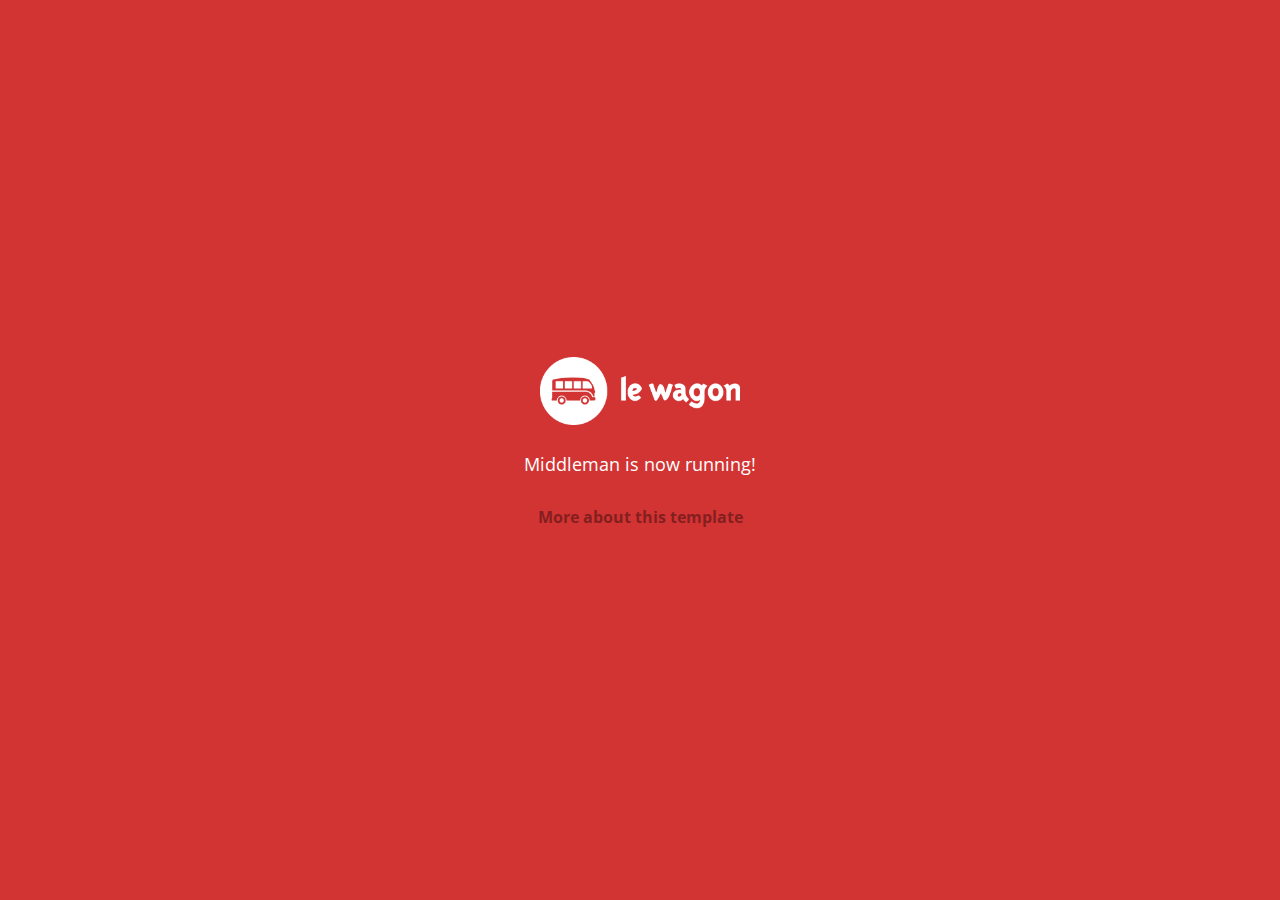
==== index.html @ ccd08929 "Automated commit at 2018-02-05 14:22:04 UTC by middleman-deploy 2.0.0-alpha" ====
<!doctype html>
<html>
  <head>
    <meta charset="utf-8">
    <meta http-equiv="x-ua-compatible" content="ie=edge">
    <meta name="viewport"
          content="width=device-width, initial-scale=1, shrink-to-fit=no">
    <!-- Use the title from a page's frontmatter if it has one -->
    <title>Le Wagon - Middleman</title>
    <link href="stylesheets/application-3c48b980.css" rel="stylesheet" />
    <script src="javascripts/application-93de88c9.js"></script>
    <link href="images/favicon-f15af148.png" rel="icon" type="image/png" />
  </head>
  <body>
    <div id="home">
  <div class="home-content">
    <img src="images/logo-acc9c0ec.png" width="200" alt="Logo" />
    <p>
      Middleman is now running!
    </p>
    <p class="about">
      <a href="about.html">More about this template</a>
    </p>
  </div>
</div>

  </body>
</html>
---- stylesheets/application-3c48b980.css ----
@import url("https://fonts.googleapis.com/css?family=Open+Sans:400,300,700|Raleway:400,100,300,700,500");/*!
 * Bootstrap v3.3.7 (http://getbootstrap.com)
 * Copyright 2011-2016 Twitter, Inc.
 * Licensed under MIT (https://github.com/twbs/bootstrap/blob/master/LICENSE)
 *//*! normalize.css v3.0.3 | MIT License | github.com/necolas/normalize.css */html{font-family:sans-serif;-ms-text-size-adjust:100%;-webkit-text-size-adjust:100%}body{margin:0}article,aside,details,figcaption,figure,footer,header,hgroup,main,menu,nav,section,summary{display:block}audio,canvas,progress,video{display:inline-block;vertical-align:baseline}audio:not([controls]){display:none;height:0}[hidden],template{display:none}a{background-color:transparent}a:active,a:hover{outline:0}abbr[title]{border-bottom:1px dotted}b,strong{font-weight:bold}dfn{font-style:italic}h1{font-size:2em;margin:0.67em 0}mark{background:#ff0;color:#000}small{font-size:80%}sub,sup{font-size:75%;line-height:0;position:relative;vertical-align:baseline}sup{top:-0.5em}sub{bottom:-0.25em}img{border:0}svg:not(:root){overflow:hidden}figure{margin:1em 40px}hr{-webkit-box-sizing:content-box;box-sizing:content-box;height:0}pre{overflow:auto}code,kbd,pre,samp{font-family:monospace, monospace;font-size:1em}button,input,optgroup,select,textarea{color:inherit;font:inherit;margin:0}button{overflow:visible}button,select{text-transform:none}button,html input[type="button"],input[type="reset"],input[type="submit"]{-webkit-appearance:button;cursor:pointer}button[disabled],html input[disabled]{cursor:default}button::-moz-focus-inner,input::-moz-focus-inner{border:0;padding:0}input{line-height:normal}input[type="checkbox"],input[type="radio"]{-webkit-box-sizing:border-box;box-sizing:border-box;padding:0}input[type="number"]::-webkit-inner-spin-button,input[type="number"]::-webkit-outer-spin-button{height:auto}input[type="search"]{-webkit-appearance:textfield;-webkit-box-sizing:content-box;box-sizing:content-box}input[type="search"]::-webkit-search-cancel-button,input[type="search"]::-webkit-search-decoration{-webkit-appearance:none}fieldset{border:1px solid #c0c0c0;margin:0 2px;padding:0.35em 0.625em 0.75em}legend{border:0;padding:0}textarea{overflow:auto}optgroup{font-weight:bold}table{border-collapse:collapse;border-spacing:0}td,th{padding:0}/*! Source: https://github.com/h5bp/html5-boilerplate/blob/master/src/css/main.css */@media print{*,*:before,*:after{background:transparent !important;color:#000 !important;-webkit-box-shadow:none !important;box-shadow:none !important;text-shadow:none !important}a,a:visited{text-decoration:underline}a[href]:after{content:" (" attr(href) ")"}abbr[title]:after{content:" (" attr(title) ")"}a[href^="#"]:after,a[href^="javascript:"]:after{content:""}pre,blockquote{border:1px solid #999;page-break-inside:avoid}thead{display:table-header-group}tr,img{page-break-inside:avoid}img{max-width:100% !important}p,h2,h3{orphans:3;widows:3}h2,h3{page-break-after:avoid}.navbar{display:none}.btn>.caret,.dropup>.btn>.caret{border-top-color:#000 !important}.label{border:1px solid #000}.table{border-collapse:collapse !important}.table td,.table th{background-color:#fff !important}.table-bordered th,.table-bordered td{border:1px solid #ddd !important}}@font-face{font-family:'Glyphicons Halflings';src:url("../assets/bootstrap/glyphicons-halflings-regular-86b6f62b.eot");src:url("../assets/bootstrap/glyphicons-halflings-regular-86b6f62b.eot?#iefix") format("embedded-opentype"),url("../assets/bootstrap/glyphicons-halflings-regular-ca35b697.woff2") format("woff2"),url("../assets/bootstrap/glyphicons-halflings-regular-278e49a8.woff") format("woff"),url("../assets/bootstrap/glyphicons-halflings-regular-44bc1850.ttf") format("truetype"),url("../assets/bootstrap/glyphicons-halflings-regular-de51a849.svg#glyphicons_halflingsregular") format("svg")}.glyphicon{position:relative;top:1px;display:inline-block;font-family:'Glyphicons Halflings';font-style:normal;font-weight:normal;line-height:1;-webkit-font-smoothing:antialiased;-moz-osx-font-smoothing:grayscale}.glyphicon-asterisk:before{content:"\002a"}.glyphicon-plus:before{content:"\002b"}.glyphicon-euro:before,.glyphicon-eur:before{content:"\20ac"}.glyphicon-minus:before{content:"\2212"}.glyphicon-cloud:before{content:"\2601"}.glyphicon-envelope:before{content:"\2709"}.glyphicon-pencil:before{content:"\270f"}.glyphicon-glass:before{content:"\e001"}.glyphicon-music:before{content:"\e002"}.glyphicon-search:before{content:"\e003"}.glyphicon-heart:before{content:"\e005"}.glyphicon-star:before{content:"\e006"}.glyphicon-star-empty:before{content:"\e007"}.glyphicon-user:before{content:"\e008"}.glyphicon-film:before{content:"\e009"}.glyphicon-th-large:before{content:"\e010"}.glyphicon-th:before{content:"\e011"}.glyphicon-th-list:before{content:"\e012"}.glyphicon-ok:before{content:"\e013"}.glyphicon-remove:before{content:"\e014"}.glyphicon-zoom-in:before{content:"\e015"}.glyphicon-zoom-out:before{content:"\e016"}.glyphicon-off:before{content:"\e017"}.glyphicon-signal:before{content:"\e018"}.glyphicon-cog:before{content:"\e019"}.glyphicon-trash:before{content:"\e020"}.glyphicon-home:before{content:"\e021"}.glyphicon-file:before{content:"\e022"}.glyphicon-time:before{content:"\e023"}.glyphicon-road:before{content:"\e024"}.glyphicon-download-alt:before{content:"\e025"}.glyphicon-download:before{content:"\e026"}.glyphicon-upload:before{content:"\e027"}.glyphicon-inbox:before{content:"\e028"}.glyphicon-play-circle:before{content:"\e029"}.glyphicon-repeat:before{content:"\e030"}.glyphicon-refresh:before{content:"\e031"}.glyphicon-list-alt:before{content:"\e032"}.glyphicon-lock:before{content:"\e033"}.glyphicon-flag:before{content:"\e034"}.glyphicon-headphones:before{content:"\e035"}.glyphicon-volume-off:before{content:"\e036"}.glyphicon-volume-down:before{content:"\e037"}.glyphicon-volume-up:before{content:"\e038"}.glyphicon-qrcode:before{content:"\e039"}.glyphicon-barcode:before{content:"\e040"}.glyphicon-tag:before{content:"\e041"}.glyphicon-tags:before{content:"\e042"}.glyphicon-book:before{content:"\e043"}.glyphicon-bookmark:before{content:"\e044"}.glyphicon-print:before{content:"\e045"}.glyphicon-camera:before{content:"\e046"}.glyphicon-font:before{content:"\e047"}.glyphicon-bold:before{content:"\e048"}.glyphicon-italic:before{content:"\e049"}.glyphicon-text-height:before{content:"\e050"}.glyphicon-text-width:before{content:"\e051"}.glyphicon-align-left:before{content:"\e052"}.glyphicon-align-center:before{content:"\e053"}.glyphicon-align-right:before{content:"\e054"}.glyphicon-align-justify:before{content:"\e055"}.glyphicon-list:before{content:"\e056"}.glyphicon-indent-left:before{content:"\e057"}.glyphicon-indent-right:before{content:"\e058"}.glyphicon-facetime-video:before{content:"\e059"}.glyphicon-picture:before{content:"\e060"}.glyphicon-map-marker:before{content:"\e062"}.glyphicon-adjust:before{content:"\e063"}.glyphicon-tint:before{content:"\e064"}.glyphicon-edit:before{content:"\e065"}.glyphicon-share:before{content:"\e066"}.glyphicon-check:before{content:"\e067"}.glyphicon-move:before{content:"\e068"}.glyphicon-step-backward:before{content:"\e069"}.glyphicon-fast-backward:before{content:"\e070"}.glyphicon-backward:before{content:"\e071"}.glyphicon-play:before{content:"\e072"}.glyphicon-pause:before{content:"\e073"}.glyphicon-stop:before{content:"\e074"}.glyphicon-forward:before{content:"\e075"}.glyphicon-fast-forward:before{content:"\e076"}.glyphicon-step-forward:before{content:"\e077"}.glyphicon-eject:before{content:"\e078"}.glyphicon-chevron-left:before{content:"\e079"}.glyphicon-chevron-right:before{content:"\e080"}.glyphicon-plus-sign:before{content:"\e081"}.glyphicon-minus-sign:before{content:"\e082"}.glyphicon-remove-sign:before{content:"\e083"}.glyphicon-ok-sign:before{content:"\e084"}.glyphicon-question-sign:before{content:"\e085"}.glyphicon-info-sign:before{content:"\e086"}.glyphicon-screenshot:before{content:"\e087"}.glyphicon-remove-circle:before{content:"\e088"}.glyphicon-ok-circle:before{content:"\e089"}.glyphicon-ban-circle:before{content:"\e090"}.glyphicon-arrow-left:before{content:"\e091"}.glyphicon-arrow-right:before{content:"\e092"}.glyphicon-arrow-up:before{content:"\e093"}.glyphicon-arrow-down:before{content:"\e094"}.glyphicon-share-alt:before{content:"\e095"}.glyphicon-resize-full:before{content:"\e096"}.glyphicon-resize-small:before{content:"\e097"}.glyphicon-exclamation-sign:before{content:"\e101"}.glyphicon-gift:before{content:"\e102"}.glyphicon-leaf:before{content:"\e103"}.glyphicon-fire:before{content:"\e104"}.glyphicon-eye-open:before{content:"\e105"}.glyphicon-eye-close:before{content:"\e106"}.glyphicon-warning-sign:before{content:"\e107"}.glyphicon-plane:before{content:"\e108"}.glyphicon-calendar:before{content:"\e109"}.glyphicon-random:before{content:"\e110"}.glyphicon-comment:before{content:"\e111"}.glyphicon-magnet:before{content:"\e112"}.glyphicon-chevron-up:before{content:"\e113"}.glyphicon-chevron-down:before{content:"\e114"}.glyphicon-retweet:before{content:"\e115"}.glyphicon-shopping-cart:before{content:"\e116"}.glyphicon-folder-close:before{content:"\e117"}.glyphicon-folder-open:before{content:"\e118"}.glyphicon-resize-vertical:before{content:"\e119"}.glyphicon-resize-horizontal:before{content:"\e120"}.glyphicon-hdd:before{content:"\e121"}.glyphicon-bullhorn:before{content:"\e122"}.glyphicon-bell:before{content:"\e123"}.glyphicon-certificate:before{content:"\e124"}.glyphicon-thumbs-up:before{content:"\e125"}.glyphicon-thumbs-down:before{content:"\e126"}.glyphicon-hand-right:before{content:"\e127"}.glyphicon-hand-left:before{content:"\e128"}.glyphicon-hand-up:before{content:"\e129"}.glyphicon-hand-down:before{content:"\e130"}.glyphicon-circle-arrow-right:before{content:"\e131"}.glyphicon-circle-arrow-left:before{content:"\e132"}.glyphicon-circle-arrow-up:before{content:"\e133"}.glyphicon-circle-arrow-down:before{content:"\e134"}.glyphicon-globe:before{content:"\e135"}.glyphicon-wrench:before{content:"\e136"}.glyphicon-tasks:before{content:"\e137"}.glyphicon-filter:before{content:"\e138"}.glyphicon-briefcase:before{content:"\e139"}.glyphicon-fullscreen:before{content:"\e140"}.glyphicon-dashboard:before{content:"\e141"}.glyphicon-paperclip:before{content:"\e142"}.glyphicon-heart-empty:before{content:"\e143"}.glyphicon-link:before{content:"\e144"}.glyphicon-phone:before{content:"\e145"}.glyphicon-pushpin:before{content:"\e146"}.glyphicon-usd:before{content:"\e148"}.glyphicon-gbp:before{content:"\e149"}.glyphicon-sort:before{content:"\e150"}.glyphicon-sort-by-alphabet:before{content:"\e151"}.glyphicon-sort-by-alphabet-alt:before{content:"\e152"}.glyphicon-sort-by-order:before{content:"\e153"}.glyphicon-sort-by-order-alt:before{content:"\e154"}.glyphicon-sort-by-attributes:before{content:"\e155"}.glyphicon-sort-by-attributes-alt:before{content:"\e156"}.glyphicon-unchecked:before{content:"\e157"}.glyphicon-expand:before{content:"\e158"}.glyphicon-collapse-down:before{content:"\e159"}.glyphicon-collapse-up:before{content:"\e160"}.glyphicon-log-in:before{content:"\e161"}.glyphicon-flash:before{content:"\e162"}.glyphicon-log-out:before{content:"\e163"}.glyphicon-new-window:before{content:"\e164"}.glyphicon-record:before{content:"\e165"}.glyphicon-save:before{content:"\e166"}.glyphicon-open:before{content:"\e167"}.glyphicon-saved:before{content:"\e168"}.glyphicon-import:before{content:"\e169"}.glyphicon-export:before{content:"\e170"}.glyphicon-send:before{content:"\e171"}.glyphicon-floppy-disk:before{content:"\e172"}.glyphicon-floppy-saved:before{content:"\e173"}.glyphicon-floppy-remove:before{content:"\e174"}.glyphicon-floppy-save:before{content:"\e175"}.glyphicon-floppy-open:before{content:"\e176"}.glyphicon-credit-card:before{content:"\e177"}.glyphicon-transfer:before{content:"\e178"}.glyphicon-cutlery:before{content:"\e179"}.glyphicon-header:before{content:"\e180"}.glyphicon-compressed:before{content:"\e181"}.glyphicon-earphone:before{content:"\e182"}.glyphicon-phone-alt:before{content:"\e183"}.glyphicon-tower:before{content:"\e184"}.glyphicon-stats:before{content:"\e185"}.glyphicon-sd-video:before{content:"\e186"}.glyphicon-hd-video:before{content:"\e187"}.glyphicon-subtitles:before{content:"\e188"}.glyphicon-sound-stereo:before{content:"\e189"}.glyphicon-sound-dolby:before{content:"\e190"}.glyphicon-sound-5-1:before{content:"\e191"}.glyphicon-sound-6-1:before{content:"\e192"}.glyphicon-sound-7-1:before{content:"\e193"}.glyphicon-copyright-mark:before{content:"\e194"}.glyphicon-registration-mark:before{content:"\e195"}.glyphicon-cloud-download:before{content:"\e197"}.glyphicon-cloud-upload:before{content:"\e198"}.glyphicon-tree-conifer:before{content:"\e199"}.glyphicon-tree-deciduous:before{content:"\e200"}.glyphicon-cd:before{content:"\e201"}.glyphicon-save-file:before{content:"\e202"}.glyphicon-open-file:before{content:"\e203"}.glyphicon-level-up:before{content:"\e204"}.glyphicon-copy:before{content:"\e205"}.glyphicon-paste:before{content:"\e206"}.glyphicon-alert:before{content:"\e209"}.glyphicon-equalizer:before{content:"\e210"}.glyphicon-king:before{content:"\e211"}.glyphicon-queen:before{content:"\e212"}.glyphicon-pawn:before{content:"\e213"}.glyphicon-bishop:before{content:"\e214"}.glyphicon-knight:before{content:"\e215"}.glyphicon-baby-formula:before{content:"\e216"}.glyphicon-tent:before{content:"\26fa"}.glyphicon-blackboard:before{content:"\e218"}.glyphicon-bed:before{content:"\e219"}.glyphicon-apple:before{content:"\f8ff"}.glyphicon-erase:before{content:"\e221"}.glyphicon-hourglass:before{content:"\231b"}.glyphicon-lamp:before{content:"\e223"}.glyphicon-duplicate:before{content:"\e224"}.glyphicon-piggy-bank:before{content:"\e225"}.glyphicon-scissors:before{content:"\e226"}.glyphicon-bitcoin:before{content:"\e227"}.glyphicon-btc:before{content:"\e227"}.glyphicon-xbt:before{content:"\e227"}.glyphicon-yen:before{content:"\00a5"}.glyphicon-jpy:before{content:"\00a5"}.glyphicon-ruble:before{content:"\20bd"}.glyphicon-rub:before{content:"\20bd"}.glyphicon-scale:before{content:"\e230"}.glyphicon-ice-lolly:before{content:"\e231"}.glyphicon-ice-lolly-tasted:before{content:"\e232"}.glyphicon-education:before{content:"\e233"}.glyphicon-option-horizontal:before{content:"\e234"}.glyphicon-option-vertical:before{content:"\e235"}.glyphicon-menu-hamburger:before{content:"\e236"}.glyphicon-modal-window:before{content:"\e237"}.glyphicon-oil:before{content:"\e238"}.glyphicon-grain:before{content:"\e239"}.glyphicon-sunglasses:before{content:"\e240"}.glyphicon-text-size:before{content:"\e241"}.glyphicon-text-color:before{content:"\e242"}.glyphicon-text-background:before{content:"\e243"}.glyphicon-object-align-top:before{content:"\e244"}.glyphicon-object-align-bottom:before{content:"\e245"}.glyphicon-object-align-horizontal:before{content:"\e246"}.glyphicon-object-align-left:before{content:"\e247"}.glyphicon-object-align-vertical:before{content:"\e248"}.glyphicon-object-align-right:before{content:"\e249"}.glyphicon-triangle-right:before{content:"\e250"}.glyphicon-triangle-left:before{content:"\e251"}.glyphicon-triangle-bottom:before{content:"\e252"}.glyphicon-triangle-top:before{content:"\e253"}.glyphicon-console:before{content:"\e254"}.glyphicon-superscript:before{content:"\e255"}.glyphicon-subscript:before{content:"\e256"}.glyphicon-menu-left:before{content:"\e257"}.glyphicon-menu-right:before{content:"\e258"}.glyphicon-menu-down:before{content:"\e259"}.glyphicon-menu-up:before{content:"\e260"}*{-webkit-box-sizing:border-box;box-sizing:border-box}*:before,*:after{-webkit-box-sizing:border-box;box-sizing:border-box}html{font-size:10px;-webkit-tap-highlight-color:transparent}body{font-family:"Open Sans", "Helvetica", "sans-serif";font-size:18px;line-height:1.42857143;color:#333333;background-color:#F4F4F4}input,button,select,textarea{font-family:inherit;font-size:inherit;line-height:inherit}a{color:#469AE0;text-decoration:none}a:hover,a:focus{color:#1f74ba;text-decoration:underline}a:focus{outline:5px auto -webkit-focus-ring-color;outline-offset:-2px}figure{margin:0}img{vertical-align:middle}.img-responsive{display:block;max-width:100%;height:auto}.img-rounded{border-radius:2px}.img-thumbnail{padding:4px;line-height:1.42857143;background-color:#F4F4F4;border:1px solid #ddd;border-radius:2px;-webkit-transition:all 0.2s ease-in-out;transition:all 0.2s ease-in-out;display:inline-block;max-width:100%;height:auto}.img-circle{border-radius:50%}hr{margin-top:25px;margin-bottom:25px;border:0;border-top:1px solid #eeeeee}.sr-only{position:absolute;width:1px;height:1px;margin:-1px;padding:0;overflow:hidden;clip:rect(0, 0, 0, 0);border:0}.sr-only-focusable:active,.sr-only-focusable:focus{position:static;width:auto;height:auto;margin:0;overflow:visible;clip:auto}[role="button"]{cursor:pointer}h1,h2,h3,h4,h5,h6,.h1,.h2,.h3,.h4,.h5,.h6{font-family:"Raleway", "Helvetica", "sans-serif";font-weight:500;line-height:1.1;color:inherit}h1 small,h1 .small,h2 small,h2 .small,h3 small,h3 .small,h4 small,h4 .small,h5 small,h5 .small,h6 small,h6 .small,.h1 small,.h1 .small,.h2 small,.h2 .small,.h3 small,.h3 .small,.h4 small,.h4 .small,.h5 small,.h5 .small,.h6 small,.h6 .small{font-weight:normal;line-height:1;color:#777777}h1,.h1,h2,.h2,h3,.h3{margin-top:25px;margin-bottom:12.5px}h1 small,h1 .small,.h1 small,.h1 .small,h2 small,h2 .small,.h2 small,.h2 .small,h3 small,h3 .small,.h3 small,.h3 .small{font-size:65%}h4,.h4,h5,.h5,h6,.h6{margin-top:12.5px;margin-bottom:12.5px}h4 small,h4 .small,.h4 small,.h4 .small,h5 small,h5 .small,.h5 small,.h5 .small,h6 small,h6 .small,.h6 small,.h6 .small{font-size:75%}h1,.h1{font-size:46px}h2,.h2{font-size:38px}h3,.h3{font-size:31px}h4,.h4{font-size:23px}h5,.h5{font-size:18px}h6,.h6{font-size:16px}p{margin:0 0 12.5px}.lead{margin-bottom:25px;font-size:20px;font-weight:300;line-height:1.4}@media (min-width: 768px){.lead{font-size:27px}}small,.small{font-size:88%}mark,.mark{background-color:#fcf8e3;padding:.2em}.text-left{text-align:left}.text-right{text-align:right}.text-center{text-align:center}.text-justify{text-align:justify}.text-nowrap{white-space:nowrap}.text-lowercase{text-transform:lowercase}.text-uppercase,.initialism{text-transform:uppercase}.text-capitalize{text-transform:capitalize}.text-muted{color:#777777}.text-primary{color:#469AE0}a.text-primary:hover,a.text-primary:focus{color:#2381d0}.text-success{color:#3c763d}a.text-success:hover,a.text-success:focus{color:#2b542c}.text-info{color:#31708f}a.text-info:hover,a.text-info:focus{color:#245269}.text-warning{color:#8a6d3b}a.text-warning:hover,a.text-warning:focus{color:#66512c}.text-danger{color:#a94442}a.text-danger:hover,a.text-danger:focus{color:#843534}.bg-primary{color:#fff}.bg-primary{background-color:#469AE0}a.bg-primary:hover,a.bg-primary:focus{background-color:#2381d0}.bg-success{background-color:#dff0d8}a.bg-success:hover,a.bg-success:focus{background-color:#c1e2b3}.bg-info{background-color:#d9edf7}a.bg-info:hover,a.bg-info:focus{background-color:#afd9ee}.bg-warning{background-color:#fcf8e3}a.bg-warning:hover,a.bg-warning:focus{background-color:#f7ecb5}.bg-danger{background-color:#f2dede}a.bg-danger:hover,a.bg-danger:focus{background-color:#e4b9b9}.page-header{padding-bottom:11.5px;margin:50px 0 25px;border-bottom:1px solid #eeeeee}ul,ol{margin-top:0;margin-bottom:12.5px}ul ul,ul ol,ol ul,ol ol{margin-bottom:0}.list-unstyled{padding-left:0;list-style:none}.list-inline{padding-left:0;list-style:none;margin-left:-5px}.list-inline>li{display:inline-block;padding-left:5px;padding-right:5px}dl{margin-top:0;margin-bottom:25px}dt,dd{line-height:1.42857143}dt{font-weight:bold}dd{margin-left:0}.dl-horizontal dd:before,.dl-horizontal dd:after{content:" ";display:table}.dl-horizontal dd:after{clear:both}@media (min-width: 768px){.dl-horizontal dt{float:left;width:160px;clear:left;text-align:right;overflow:hidden;text-overflow:ellipsis;white-space:nowrap}.dl-horizontal dd{margin-left:180px}}abbr[title],abbr[data-original-title]{cursor:help;border-bottom:1px dotted #777777}.initialism{font-size:90%}blockquote{padding:12.5px 25px;margin:0 0 25px;font-size:22.5px;border-left:5px solid #eeeeee}blockquote p:last-child,blockquote ul:last-child,blockquote ol:last-child{margin-bottom:0}blockquote footer,blockquote small,blockquote .small{display:block;font-size:80%;line-height:1.42857143;color:#777777}blockquote footer:before,blockquote small:before,blockquote .small:before{content:'\2014 \00A0'}.blockquote-reverse,blockquote.pull-right{padding-right:15px;padding-left:0;border-right:5px solid #eeeeee;border-left:0;text-align:right}.blockquote-reverse footer:before,.blockquote-reverse small:before,.blockquote-reverse .small:before,blockquote.pull-right footer:before,blockquote.pull-right small:before,blockquote.pull-right .small:before{content:''}.blockquote-reverse footer:after,.blockquote-reverse small:after,.blockquote-reverse .small:after,blockquote.pull-right footer:after,blockquote.pull-right small:after,blockquote.pull-right .small:after{content:'\00A0 \2014'}address{margin-bottom:25px;font-style:normal;line-height:1.42857143}code,kbd,pre,samp{font-family:Menlo, Monaco, Consolas, "Courier New", monospace}code{padding:2px 4px;font-size:90%;color:#c7254e;background-color:#f9f2f4;border-radius:2px}kbd{padding:2px 4px;font-size:90%;color:#fff;background-color:#333;border-radius:2px;-webkit-box-shadow:inset 0 -1px 0 rgba(0,0,0,0.25);box-shadow:inset 0 -1px 0 rgba(0,0,0,0.25)}kbd kbd{padding:0;font-size:100%;font-weight:bold;-webkit-box-shadow:none;box-shadow:none}pre{display:block;padding:12px;margin:0 0 12.5px;font-size:17px;line-height:1.42857143;word-break:break-all;word-wrap:break-word;color:#333333;background-color:#f5f5f5;border:1px solid #ccc;border-radius:2px}pre code{padding:0;font-size:inherit;color:inherit;white-space:pre-wrap;background-color:transparent;border-radius:0}.pre-scrollable{max-height:340px;overflow-y:scroll}.container{margin-right:auto;margin-left:auto;padding-left:15px;padding-right:15px}.container:before,.container:after{content:" ";display:table}.container:after{clear:both}@media (min-width: 768px){.container{width:750px}}@media (min-width: 992px){.container{width:970px}}@media (min-width: 1200px){.container{width:1170px}}.container-fluid{margin-right:auto;margin-left:auto;padding-left:15px;padding-right:15px}.container-fluid:before,.container-fluid:after{content:" ";display:table}.container-fluid:after{clear:both}.row{margin-left:-15px;margin-right:-15px}.row:before,.row:after{content:" ";display:table}.row:after{clear:both}.col-xs-1,.col-sm-1,.col-md-1,.col-lg-1,.col-xs-2,.col-sm-2,.col-md-2,.col-lg-2,.col-xs-3,.col-sm-3,.col-md-3,.col-lg-3,.col-xs-4,.col-sm-4,.col-md-4,.col-lg-4,.col-xs-5,.col-sm-5,.col-md-5,.col-lg-5,.col-xs-6,.col-sm-6,.col-md-6,.col-lg-6,.col-xs-7,.col-sm-7,.col-md-7,.col-lg-7,.col-xs-8,.col-sm-8,.col-md-8,.col-lg-8,.col-xs-9,.col-sm-9,.col-md-9,.col-lg-9,.col-xs-10,.col-sm-10,.col-md-10,.col-lg-10,.col-xs-11,.col-sm-11,.col-md-11,.col-lg-11,.col-xs-12,.col-sm-12,.col-md-12,.col-lg-12{position:relative;min-height:1px;padding-left:15px;padding-right:15px}.col-xs-1,.col-xs-2,.col-xs-3,.col-xs-4,.col-xs-5,.col-xs-6,.col-xs-7,.col-xs-8,.col-xs-9,.col-xs-10,.col-xs-11,.col-xs-12{float:left}.col-xs-1{width:8.33333333%}.col-xs-2{width:16.66666667%}.col-xs-3{width:25%}.col-xs-4{width:33.33333333%}.col-xs-5{width:41.66666667%}.col-xs-6{width:50%}.col-xs-7{width:58.33333333%}.col-xs-8{width:66.66666667%}.col-xs-9{width:75%}.col-xs-10{width:83.33333333%}.col-xs-11{width:91.66666667%}.col-xs-12{width:100%}.col-xs-pull-0{right:auto}.col-xs-pull-1{right:8.33333333%}.col-xs-pull-2{right:16.66666667%}.col-xs-pull-3{right:25%}.col-xs-pull-4{right:33.33333333%}.col-xs-pull-5{right:41.66666667%}.col-xs-pull-6{right:50%}.col-xs-pull-7{right:58.33333333%}.col-xs-pull-8{right:66.66666667%}.col-xs-pull-9{right:75%}.col-xs-pull-10{right:83.33333333%}.col-xs-pull-11{right:91.66666667%}.col-xs-pull-12{right:100%}.col-xs-push-0{left:auto}.col-xs-push-1{left:8.33333333%}.col-xs-push-2{left:16.66666667%}.col-xs-push-3{left:25%}.col-xs-push-4{left:33.33333333%}.col-xs-push-5{left:41.66666667%}.col-xs-push-6{left:50%}.col-xs-push-7{left:58.33333333%}.col-xs-push-8{left:66.66666667%}.col-xs-push-9{left:75%}.col-xs-push-10{left:83.33333333%}.col-xs-push-11{left:91.66666667%}.col-xs-push-12{left:100%}.col-xs-offset-0{margin-left:0%}.col-xs-offset-1{margin-left:8.33333333%}.col-xs-offset-2{margin-left:16.66666667%}.col-xs-offset-3{margin-left:25%}.col-xs-offset-4{margin-left:33.33333333%}.col-xs-offset-5{margin-left:41.66666667%}.col-xs-offset-6{margin-left:50%}.col-xs-offset-7{margin-left:58.33333333%}.col-xs-offset-8{margin-left:66.66666667%}.col-xs-offset-9{margin-left:75%}.col-xs-offset-10{margin-left:83.33333333%}.col-xs-offset-11{margin-left:91.66666667%}.col-xs-offset-12{margin-left:100%}@media (min-width: 768px){.col-sm-1,.col-sm-2,.col-sm-3,.col-sm-4,.col-sm-5,.col-sm-6,.col-sm-7,.col-sm-8,.col-sm-9,.col-sm-10,.col-sm-11,.col-sm-12{float:left}.col-sm-1{width:8.33333333%}.col-sm-2{width:16.66666667%}.col-sm-3{width:25%}.col-sm-4{width:33.33333333%}.col-sm-5{width:41.66666667%}.col-sm-6{width:50%}.col-sm-7{width:58.33333333%}.col-sm-8{width:66.66666667%}.col-sm-9{width:75%}.col-sm-10{width:83.33333333%}.col-sm-11{width:91.66666667%}.col-sm-12{width:100%}.col-sm-pull-0{right:auto}.col-sm-pull-1{right:8.33333333%}.col-sm-pull-2{right:16.66666667%}.col-sm-pull-3{right:25%}.col-sm-pull-4{right:33.33333333%}.col-sm-pull-5{right:41.66666667%}.col-sm-pull-6{right:50%}.col-sm-pull-7{right:58.33333333%}.col-sm-pull-8{right:66.66666667%}.col-sm-pull-9{right:75%}.col-sm-pull-10{right:83.33333333%}.col-sm-pull-11{right:91.66666667%}.col-sm-pull-12{right:100%}.col-sm-push-0{left:auto}.col-sm-push-1{left:8.33333333%}.col-sm-push-2{left:16.66666667%}.col-sm-push-3{left:25%}.col-sm-push-4{left:33.33333333%}.col-sm-push-5{left:41.66666667%}.col-sm-push-6{left:50%}.col-sm-push-7{left:58.33333333%}.col-sm-push-8{left:66.66666667%}.col-sm-push-9{left:75%}.col-sm-push-10{left:83.33333333%}.col-sm-push-11{left:91.66666667%}.col-sm-push-12{left:100%}.col-sm-offset-0{margin-left:0%}.col-sm-offset-1{margin-left:8.33333333%}.col-sm-offset-2{margin-left:16.66666667%}.col-sm-offset-3{margin-left:25%}.col-sm-offset-4{margin-left:33.33333333%}.col-sm-offset-5{margin-left:41.66666667%}.col-sm-offset-6{margin-left:50%}.col-sm-offset-7{margin-left:58.33333333%}.col-sm-offset-8{margin-left:66.66666667%}.col-sm-offset-9{margin-left:75%}.col-sm-offset-10{margin-left:83.33333333%}.col-sm-offset-11{margin-left:91.66666667%}.col-sm-offset-12{margin-left:100%}}@media (min-width: 992px){.col-md-1,.col-md-2,.col-md-3,.col-md-4,.col-md-5,.col-md-6,.col-md-7,.col-md-8,.col-md-9,.col-md-10,.col-md-11,.col-md-12{float:left}.col-md-1{width:8.33333333%}.col-md-2{width:16.66666667%}.col-md-3{width:25%}.col-md-4{width:33.33333333%}.col-md-5{width:41.66666667%}.col-md-6{width:50%}.col-md-7{width:58.33333333%}.col-md-8{width:66.66666667%}.col-md-9{width:75%}.col-md-10{width:83.33333333%}.col-md-11{width:91.66666667%}.col-md-12{width:100%}.col-md-pull-0{right:auto}.col-md-pull-1{right:8.33333333%}.col-md-pull-2{right:16.66666667%}.col-md-pull-3{right:25%}.col-md-pull-4{right:33.33333333%}.col-md-pull-5{right:41.66666667%}.col-md-pull-6{right:50%}.col-md-pull-7{right:58.33333333%}.col-md-pull-8{right:66.66666667%}.col-md-pull-9{right:75%}.col-md-pull-10{right:83.33333333%}.col-md-pull-11{right:91.66666667%}.col-md-pull-12{right:100%}.col-md-push-0{left:auto}.col-md-push-1{left:8.33333333%}.col-md-push-2{left:16.66666667%}.col-md-push-3{left:25%}.col-md-push-4{left:33.33333333%}.col-md-push-5{left:41.66666667%}.col-md-push-6{left:50%}.col-md-push-7{left:58.33333333%}.col-md-push-8{left:66.66666667%}.col-md-push-9{left:75%}.col-md-push-10{left:83.33333333%}.col-md-push-11{left:91.66666667%}.col-md-push-12{left:100%}.col-md-offset-0{margin-left:0%}.col-md-offset-1{margin-left:8.33333333%}.col-md-offset-2{margin-left:16.66666667%}.col-md-offset-3{margin-left:25%}.col-md-offset-4{margin-left:33.33333333%}.col-md-offset-5{margin-left:41.66666667%}.col-md-offset-6{margin-left:50%}.col-md-offset-7{margin-left:58.33333333%}.col-md-offset-8{margin-left:66.66666667%}.col-md-offset-9{margin-left:75%}.col-md-offset-10{margin-left:83.33333333%}.col-md-offset-11{margin-left:91.66666667%}.col-md-offset-12{margin-left:100%}}@media (min-width: 1200px){.col-lg-1,.col-lg-2,.col-lg-3,.col-lg-4,.col-lg-5,.col-lg-6,.col-lg-7,.col-lg-8,.col-lg-9,.col-lg-10,.col-lg-11,.col-lg-12{float:left}.col-lg-1{width:8.33333333%}.col-lg-2{width:16.66666667%}.col-lg-3{width:25%}.col-lg-4{width:33.33333333%}.col-lg-5{width:41.66666667%}.col-lg-6{width:50%}.col-lg-7{width:58.33333333%}.col-lg-8{width:66.66666667%}.col-lg-9{width:75%}.col-lg-10{width:83.33333333%}.col-lg-11{width:91.66666667%}.col-lg-12{width:100%}.col-lg-pull-0{right:auto}.col-lg-pull-1{right:8.33333333%}.col-lg-pull-2{right:16.66666667%}.col-lg-pull-3{right:25%}.col-lg-pull-4{right:33.33333333%}.col-lg-pull-5{right:41.66666667%}.col-lg-pull-6{right:50%}.col-lg-pull-7{right:58.33333333%}.col-lg-pull-8{right:66.66666667%}.col-lg-pull-9{right:75%}.col-lg-pull-10{right:83.33333333%}.col-lg-pull-11{right:91.66666667%}.col-lg-pull-12{right:100%}.col-lg-push-0{left:auto}.col-lg-push-1{left:8.33333333%}.col-lg-push-2{left:16.66666667%}.col-lg-push-3{left:25%}.col-lg-push-4{left:33.33333333%}.col-lg-push-5{left:41.66666667%}.col-lg-push-6{left:50%}.col-lg-push-7{left:58.33333333%}.col-lg-push-8{left:66.66666667%}.col-lg-push-9{left:75%}.col-lg-push-10{left:83.33333333%}.col-lg-push-11{left:91.66666667%}.col-lg-push-12{left:100%}.col-lg-offset-0{margin-left:0%}.col-lg-offset-1{margin-left:8.33333333%}.col-lg-offset-2{margin-left:16.66666667%}.col-lg-offset-3{margin-left:25%}.col-lg-offset-4{margin-left:33.33333333%}.col-lg-offset-5{margin-left:41.66666667%}.col-lg-offset-6{margin-left:50%}.col-lg-offset-7{margin-left:58.33333333%}.col-lg-offset-8{margin-left:66.66666667%}.col-lg-offset-9{margin-left:75%}.col-lg-offset-10{margin-left:83.33333333%}.col-lg-offset-11{margin-left:91.66666667%}.col-lg-offset-12{margin-left:100%}}table{background-color:transparent}caption{padding-top:8px;padding-bottom:8px;color:#777777;text-align:left}th{text-align:left}.table{width:100%;max-width:100%;margin-bottom:25px}.table>thead>tr>th,.table>thead>tr>td,.table>tbody>tr>th,.table>tbody>tr>td,.table>tfoot>tr>th,.table>tfoot>tr>td{padding:8px;line-height:1.42857143;vertical-align:top;border-top:1px solid #ddd}.table>thead>tr>th{vertical-align:bottom;border-bottom:2px solid #ddd}.table>caption+thead>tr:first-child>th,.table>caption+thead>tr:first-child>td,.table>colgroup+thead>tr:first-child>th,.table>colgroup+thead>tr:first-child>td,.table>thead:first-child>tr:first-child>th,.table>thead:first-child>tr:first-child>td{border-top:0}.table>tbody+tbody{border-top:2px solid #ddd}.table .table{background-color:#F4F4F4}.table-condensed>thead>tr>th,.table-condensed>thead>tr>td,.table-condensed>tbody>tr>th,.table-condensed>tbody>tr>td,.table-condensed>tfoot>tr>th,.table-condensed>tfoot>tr>td{padding:5px}.table-bordered{border:1px solid #ddd}.table-bordered>thead>tr>th,.table-bordered>thead>tr>td,.table-bordered>tbody>tr>th,.table-bordered>tbody>tr>td,.table-bordered>tfoot>tr>th,.table-bordered>tfoot>tr>td{border:1px solid #ddd}.table-bordered>thead>tr>th,.table-bordered>thead>tr>td{border-bottom-width:2px}.table-striped>tbody>tr:nth-of-type(odd){background-color:#f9f9f9}.table-hover>tbody>tr:hover{background-color:#f5f5f5}table col[class*="col-"]{position:static;float:none;display:table-column}table td[class*="col-"],table th[class*="col-"]{position:static;float:none;display:table-cell}.table>thead>tr>td.active,.table>thead>tr>th.active,.table>thead>tr.active>td,.table>thead>tr.active>th,.table>tbody>tr>td.active,.table>tbody>tr>th.active,.table>tbody>tr.active>td,.table>tbody>tr.active>th,.table>tfoot>tr>td.active,.table>tfoot>tr>th.active,.table>tfoot>tr.active>td,.table>tfoot>tr.active>th{background-color:#f5f5f5}.table-hover>tbody>tr>td.active:hover,.table-hover>tbody>tr>th.active:hover,.table-hover>tbody>tr.active:hover>td,.table-hover>tbody>tr:hover>.active,.table-hover>tbody>tr.active:hover>th{background-color:#e8e8e8}.table>thead>tr>td.success,.table>thead>tr>th.success,.table>thead>tr.success>td,.table>thead>tr.success>th,.table>tbody>tr>td.success,.table>tbody>tr>th.success,.table>tbody>tr.success>td,.table>tbody>tr.success>th,.table>tfoot>tr>td.success,.table>tfoot>tr>th.success,.table>tfoot>tr.success>td,.table>tfoot>tr.success>th{background-color:#dff0d8}.table-hover>tbody>tr>td.success:hover,.table-hover>tbody>tr>th.success:hover,.table-hover>tbody>tr.success:hover>td,.table-hover>tbody>tr:hover>.success,.table-hover>tbody>tr.success:hover>th{background-color:#d0e9c6}.table>thead>tr>td.info,.table>thead>tr>th.info,.table>thead>tr.info>td,.table>thead>tr.info>th,.table>tbody>tr>td.info,.table>tbody>tr>th.info,.table>tbody>tr.info>td,.table>tbody>tr.info>th,.table>tfoot>tr>td.info,.table>tfoot>tr>th.info,.table>tfoot>tr.info>td,.table>tfoot>tr.info>th{background-color:#d9edf7}.table-hover>tbody>tr>td.info:hover,.table-hover>tbody>tr>th.info:hover,.table-hover>tbody>tr.info:hover>td,.table-hover>tbody>tr:hover>.info,.table-hover>tbody>tr.info:hover>th{background-color:#c4e3f3}.table>thead>tr>td.warning,.table>thead>tr>th.warning,.table>thead>tr.warning>td,.table>thead>tr.warning>th,.table>tbody>tr>td.warning,.table>tbody>tr>th.warning,.table>tbody>tr.warning>td,.table>tbody>tr.warning>th,.table>tfoot>tr>td.warning,.table>tfoot>tr>th.warning,.table>tfoot>tr.warning>td,.table>tfoot>tr.warning>th{background-color:#fcf8e3}.table-hover>tbody>tr>td.warning:hover,.table-hover>tbody>tr>th.warning:hover,.table-hover>tbody>tr.warning:hover>td,.table-hover>tbody>tr:hover>.warning,.table-hover>tbody>tr.warning:hover>th{background-color:#faf2cc}.table>thead>tr>td.danger,.table>thead>tr>th.danger,.table>thead>tr.danger>td,.table>thead>tr.danger>th,.table>tbody>tr>td.danger,.table>tbody>tr>th.danger,.table>tbody>tr.danger>td,.table>tbody>tr.danger>th,.table>tfoot>tr>td.danger,.table>tfoot>tr>th.danger,.table>tfoot>tr.danger>td,.table>tfoot>tr.danger>th{background-color:#f2dede}.table-hover>tbody>tr>td.danger:hover,.table-hover>tbody>tr>th.danger:hover,.table-hover>tbody>tr.danger:hover>td,.table-hover>tbody>tr:hover>.danger,.table-hover>tbody>tr.danger:hover>th{background-color:#ebcccc}.table-responsive{overflow-x:auto;min-height:0.01%}@media screen and (max-width: 767px){.table-responsive{width:100%;margin-bottom:18.75px;overflow-y:hidden;-ms-overflow-style:-ms-autohiding-scrollbar;border:1px solid #ddd}.table-responsive>.table{margin-bottom:0}.table-responsive>.table>thead>tr>th,.table-responsive>.table>thead>tr>td,.table-responsive>.table>tbody>tr>th,.table-responsive>.table>tbody>tr>td,.table-responsive>.table>tfoot>tr>th,.table-responsive>.table>tfoot>tr>td{white-space:nowrap}.table-responsive>.table-bordered{border:0}.table-responsive>.table-bordered>thead>tr>th:first-child,.table-responsive>.table-bordered>thead>tr>td:first-child,.table-responsive>.table-bordered>tbody>tr>th:first-child,.table-responsive>.table-bordered>tbody>tr>td:first-child,.table-responsive>.table-bordered>tfoot>tr>th:first-child,.table-responsive>.table-bordered>tfoot>tr>td:first-child{border-left:0}.table-responsive>.table-bordered>thead>tr>th:last-child,.table-responsive>.table-bordered>thead>tr>td:last-child,.table-responsive>.table-bordered>tbody>tr>th:last-child,.table-responsive>.table-bordered>tbody>tr>td:last-child,.table-responsive>.table-bordered>tfoot>tr>th:last-child,.table-responsive>.table-bordered>tfoot>tr>td:last-child{border-right:0}.table-responsive>.table-bordered>tbody>tr:last-child>th,.table-responsive>.table-bordered>tbody>tr:last-child>td,.table-responsive>.table-bordered>tfoot>tr:last-child>th,.table-responsive>.table-bordered>tfoot>tr:last-child>td{border-bottom:0}}fieldset{padding:0;margin:0;border:0;min-width:0}legend{display:block;width:100%;padding:0;margin-bottom:25px;font-size:27px;line-height:inherit;color:#333333;border:0;border-bottom:1px solid #e5e5e5}label{display:inline-block;max-width:100%;margin-bottom:5px;font-weight:bold}input[type="search"]{-webkit-box-sizing:border-box;box-sizing:border-box}input[type="radio"],input[type="checkbox"]{margin:4px 0 0;margin-top:1px \9;line-height:normal}input[type="file"]{display:block}input[type="range"]{display:block;width:100%}select[multiple],select[size]{height:auto}input[type="file"]:focus,input[type="radio"]:focus,input[type="checkbox"]:focus{outline:5px auto -webkit-focus-ring-color;outline-offset:-2px}output{display:block;padding-top:7px;font-size:18px;line-height:1.42857143;color:#000000}.form-control{display:block;width:100%;height:39px;padding:6px 12px;font-size:18px;line-height:1.42857143;color:#000000;background-color:#fff;background-image:none;border:1px solid #ccc;border-radius:2px;-webkit-box-shadow:inset 0 1px 1px rgba(0,0,0,0.075);box-shadow:inset 0 1px 1px rgba(0,0,0,0.075);-webkit-transition:border-color ease-in-out 0.15s, box-shadow ease-in-out 0.15s;-webkit-transition:border-color ease-in-out 0.15s, -webkit-box-shadow ease-in-out 0.15s;transition:border-color ease-in-out 0.15s, -webkit-box-shadow ease-in-out 0.15s;transition:border-color ease-in-out 0.15s, box-shadow ease-in-out 0.15s;transition:border-color ease-in-out 0.15s, box-shadow ease-in-out 0.15s, -webkit-box-shadow ease-in-out 0.15s}.form-control:focus{border-color:#66afe9;outline:0;-webkit-box-shadow:inset 0 1px 1px rgba(0,0,0,0.075),0 0 8px rgba(102,175,233,0.6);box-shadow:inset 0 1px 1px rgba(0,0,0,0.075),0 0 8px rgba(102,175,233,0.6)}.form-control::-moz-placeholder{color:#999;opacity:1}.form-control:-ms-input-placeholder{color:#999}.form-control::-webkit-input-placeholder{color:#999}.form-control::-ms-expand{border:0;background-color:transparent}.form-control[disabled],.form-control[readonly],fieldset[disabled] .form-control{background-color:#eeeeee;opacity:1}.form-control[disabled],fieldset[disabled] .form-control{cursor:not-allowed}textarea.form-control{height:auto}input[type="search"]{-webkit-appearance:none}@media screen and (-webkit-min-device-pixel-ratio: 0){input[type="date"].form-control,input[type="time"].form-control,input[type="datetime-local"].form-control,input[type="month"].form-control{line-height:39px}input[type="date"].input-sm,.input-group-sm>input[type="date"].form-control,.input-group-sm>input[type="date"].input-group-addon,.input-group-sm>.input-group-btn>input[type="date"].btn,.input-group-sm input[type="date"],input[type="time"].input-sm,.input-group-sm>input[type="time"].form-control,.input-group-sm>input[type="time"].input-group-addon,.input-group-sm>.input-group-btn>input[type="time"].btn,.input-group-sm input[type="time"],input[type="datetime-local"].input-sm,.input-group-sm>input[type="datetime-local"].form-control,.input-group-sm>input[type="datetime-local"].input-group-addon,.input-group-sm>.input-group-btn>input[type="datetime-local"].btn,.input-group-sm input[type="datetime-local"],input[type="month"].input-sm,.input-group-sm>input[type="month"].form-control,.input-group-sm>input[type="month"].input-group-addon,.input-group-sm>.input-group-btn>input[type="month"].btn,.input-group-sm input[type="month"]{line-height:36px}input[type="date"].input-lg,.input-group-lg>input[type="date"].form-control,.input-group-lg>input[type="date"].input-group-addon,.input-group-lg>.input-group-btn>input[type="date"].btn,.input-group-lg input[type="date"],input[type="time"].input-lg,.input-group-lg>input[type="time"].form-control,.input-group-lg>input[type="time"].input-group-addon,.input-group-lg>.input-group-btn>input[type="time"].btn,.input-group-lg input[type="time"],input[type="datetime-local"].input-lg,.input-group-lg>input[type="datetime-local"].form-control,.input-group-lg>input[type="datetime-local"].input-group-addon,.input-group-lg>.input-group-btn>input[type="datetime-local"].btn,.input-group-lg input[type="datetime-local"],input[type="month"].input-lg,.input-group-lg>input[type="month"].form-control,.input-group-lg>input[type="month"].input-group-addon,.input-group-lg>.input-group-btn>input[type="month"].btn,.input-group-lg input[type="month"]{line-height:53px}}.form-group{margin-bottom:15px}.radio,.checkbox{position:relative;display:block;margin-top:10px;margin-bottom:10px}.radio label,.checkbox label{min-height:25px;padding-left:20px;margin-bottom:0;font-weight:normal;cursor:pointer}.radio input[type="radio"],.radio-inline input[type="radio"],.checkbox input[type="checkbox"],.checkbox-inline input[type="checkbox"]{position:absolute;margin-left:-20px;margin-top:4px \9}.radio+.radio,.checkbox+.checkbox{margin-top:-5px}.radio-inline,.checkbox-inline{position:relative;display:inline-block;padding-left:20px;margin-bottom:0;vertical-align:middle;font-weight:normal;cursor:pointer}.radio-inline+.radio-inline,.checkbox-inline+.checkbox-inline{margin-top:0;margin-left:10px}input[type="radio"][disabled],input[type="radio"].disabled,fieldset[disabled] input[type="radio"],input[type="checkbox"][disabled],input[type="checkbox"].disabled,fieldset[disabled] input[type="checkbox"]{cursor:not-allowed}.radio-inline.disabled,fieldset[disabled] .radio-inline,.checkbox-inline.disabled,fieldset[disabled] .checkbox-inline{cursor:not-allowed}.radio.disabled label,fieldset[disabled] .radio label,.checkbox.disabled label,fieldset[disabled] .checkbox label{cursor:not-allowed}.form-control-static{padding-top:7px;padding-bottom:7px;margin-bottom:0;min-height:43px}.form-control-static.input-lg,.input-group-lg>.form-control-static.form-control,.input-group-lg>.form-control-static.input-group-addon,.input-group-lg>.input-group-btn>.form-control-static.btn,.form-control-static.input-sm,.input-group-sm>.form-control-static.form-control,.input-group-sm>.form-control-static.input-group-addon,.input-group-sm>.input-group-btn>.form-control-static.btn{padding-left:0;padding-right:0}.input-sm,.input-group-sm>.form-control,.input-group-sm>.input-group-addon,.input-group-sm>.input-group-btn>.btn{height:36px;padding:5px 10px;font-size:16px;line-height:1.5;border-radius:2px}select.input-sm,.input-group-sm>select.form-control,.input-group-sm>select.input-group-addon,.input-group-sm>.input-group-btn>select.btn{height:36px;line-height:36px}textarea.input-sm,.input-group-sm>textarea.form-control,.input-group-sm>textarea.input-group-addon,.input-group-sm>.input-group-btn>textarea.btn,select[multiple].input-sm,.input-group-sm>select[multiple].form-control,.input-group-sm>select[multiple].input-group-addon,.input-group-sm>.input-group-btn>select[multiple].btn{height:auto}.form-group-sm .form-control{height:36px;padding:5px 10px;font-size:16px;line-height:1.5;border-radius:2px}.form-group-sm select.form-control{height:36px;line-height:36px}.form-group-sm textarea.form-control,.form-group-sm select[multiple].form-control{height:auto}.form-group-sm .form-control-static{height:36px;min-height:41px;padding:6px 10px;font-size:16px;line-height:1.5}.input-lg,.input-group-lg>.form-control,.input-group-lg>.input-group-addon,.input-group-lg>.input-group-btn>.btn{height:53px;padding:10px 16px;font-size:23px;line-height:1.3333333;border-radius:2px}select.input-lg,.input-group-lg>select.form-control,.input-group-lg>select.input-group-addon,.input-group-lg>.input-group-btn>select.btn{height:53px;line-height:53px}textarea.input-lg,.input-group-lg>textarea.form-control,.input-group-lg>textarea.input-group-addon,.input-group-lg>.input-group-btn>textarea.btn,select[multiple].input-lg,.input-group-lg>select[multiple].form-control,.input-group-lg>select[multiple].input-group-addon,.input-group-lg>.input-group-btn>select[multiple].btn{height:auto}.form-group-lg .form-control{height:53px;padding:10px 16px;font-size:23px;line-height:1.3333333;border-radius:2px}.form-group-lg select.form-control{height:53px;line-height:53px}.form-group-lg textarea.form-control,.form-group-lg select[multiple].form-control{height:auto}.form-group-lg .form-control-static{height:53px;min-height:48px;padding:11px 16px;font-size:23px;line-height:1.3333333}.has-feedback{position:relative}.has-feedback .form-control{padding-right:48.75px}.form-control-feedback{position:absolute;top:0;right:0;z-index:2;display:block;width:39px;height:39px;line-height:39px;text-align:center;pointer-events:none}.input-lg+.form-control-feedback,.input-group-lg>.form-control+.form-control-feedback,.input-group-lg>.input-group-addon+.form-control-feedback,.input-group-lg>.input-group-btn>.btn+.form-control-feedback,.input-group-lg+.form-control-feedback,.form-group-lg .form-control+.form-control-feedback{width:53px;height:53px;line-height:53px}.input-sm+.form-control-feedback,.input-group-sm>.form-control+.form-control-feedback,.input-group-sm>.input-group-addon+.form-control-feedback,.input-group-sm>.input-group-btn>.btn+.form-control-feedback,.input-group-sm+.form-control-feedback,.form-group-sm .form-control+.form-control-feedback{width:36px;height:36px;line-height:36px}.has-success .help-block,.has-success .control-label,.has-success .radio,.has-success .checkbox,.has-success .radio-inline,.has-success .checkbox-inline,.has-success.radio label,.has-success.checkbox label,.has-success.radio-inline label,.has-success.checkbox-inline label{color:#3c763d}.has-success .form-control{border-color:#3c763d;-webkit-box-shadow:inset 0 1px 1px rgba(0,0,0,0.075);box-shadow:inset 0 1px 1px rgba(0,0,0,0.075)}.has-success .form-control:focus{border-color:#2b542c;-webkit-box-shadow:inset 0 1px 1px rgba(0,0,0,0.075),0 0 6px #67b168;box-shadow:inset 0 1px 1px rgba(0,0,0,0.075),0 0 6px #67b168}.has-success .input-group-addon{color:#3c763d;border-color:#3c763d;background-color:#dff0d8}.has-success .form-control-feedback{color:#3c763d}.has-warning .help-block,.has-warning .control-label,.has-warning .radio,.has-warning .checkbox,.has-warning .radio-inline,.has-warning .checkbox-inline,.has-warning.radio label,.has-warning.checkbox label,.has-warning.radio-inline label,.has-warning.checkbox-inline label{color:#8a6d3b}.has-warning .form-control{border-color:#8a6d3b;-webkit-box-shadow:inset 0 1px 1px rgba(0,0,0,0.075);box-shadow:inset 0 1px 1px rgba(0,0,0,0.075)}.has-warning .form-control:focus{border-color:#66512c;-webkit-box-shadow:inset 0 1px 1px rgba(0,0,0,0.075),0 0 6px #c0a16b;box-shadow:inset 0 1px 1px rgba(0,0,0,0.075),0 0 6px #c0a16b}.has-warning .input-group-addon{color:#8a6d3b;border-color:#8a6d3b;background-color:#fcf8e3}.has-warning .form-control-feedback{color:#8a6d3b}.has-error .help-block,.has-error .control-label,.has-error .radio,.has-error .checkbox,.has-error .radio-inline,.has-error .checkbox-inline,.has-error.radio label,.has-error.checkbox label,.has-error.radio-inline label,.has-error.checkbox-inline label{color:#a94442}.has-error .form-control{border-color:#a94442;-webkit-box-shadow:inset 0 1px 1px rgba(0,0,0,0.075);box-shadow:inset 0 1px 1px rgba(0,0,0,0.075)}.has-error .form-control:focus{border-color:#843534;-webkit-box-shadow:inset 0 1px 1px rgba(0,0,0,0.075),0 0 6px #ce8483;box-shadow:inset 0 1px 1px rgba(0,0,0,0.075),0 0 6px #ce8483}.has-error .input-group-addon{color:#a94442;border-color:#a94442;background-color:#f2dede}.has-error .form-control-feedback{color:#a94442}.has-feedback label ~ .form-control-feedback{top:30px}.has-feedback label.sr-only ~ .form-control-feedback{top:0}.help-block{display:block;margin-top:5px;margin-bottom:10px;color:#737373}@media (min-width: 768px){.form-inline .form-group{display:inline-block;margin-bottom:0;vertical-align:middle}.form-inline .form-control{display:inline-block;width:auto;vertical-align:middle}.form-inline .form-control-static{display:inline-block}.form-inline .input-group{display:inline-table;vertical-align:middle}.form-inline .input-group .input-group-addon,.form-inline .input-group .input-group-btn,.form-inline .input-group .form-control{width:auto}.form-inline .input-group>.form-control{width:100%}.form-inline .control-label{margin-bottom:0;vertical-align:middle}.form-inline .radio,.form-inline .checkbox{display:inline-block;margin-top:0;margin-bottom:0;vertical-align:middle}.form-inline .radio label,.form-inline .checkbox label{padding-left:0}.form-inline .radio input[type="radio"],.form-inline .checkbox input[type="checkbox"]{position:relative;margin-left:0}.form-inline .has-feedback .form-control-feedback{top:0}}.form-horizontal .radio,.form-horizontal .checkbox,.form-horizontal .radio-inline,.form-horizontal .checkbox-inline{margin-top:0;margin-bottom:0;padding-top:7px}.form-horizontal .radio,.form-horizontal .checkbox{min-height:32px}.form-horizontal .form-group{margin-left:-15px;margin-right:-15px}.form-horizontal .form-group:before,.form-horizontal .form-group:after{content:" ";display:table}.form-horizontal .form-group:after{clear:both}@media (min-width: 768px){.form-horizontal .control-label{text-align:right;margin-bottom:0;padding-top:7px}}.form-horizontal .has-feedback .form-control-feedback{right:15px}@media (min-width: 768px){.form-horizontal .form-group-lg .control-label{padding-top:11px;font-size:23px}}@media (min-width: 768px){.form-horizontal .form-group-sm .control-label{padding-top:6px;font-size:16px}}.btn{display:inline-block;margin-bottom:0;font-weight:normal;text-align:center;vertical-align:middle;-ms-touch-action:manipulation;touch-action:manipulation;cursor:pointer;background-image:none;border:1px solid transparent;white-space:nowrap;padding:6px 12px;font-size:18px;line-height:1.42857143;border-radius:2px;-webkit-user-select:none;-moz-user-select:none;-ms-user-select:none;user-select:none}.btn:focus,.btn.focus,.btn:active:focus,.btn:active.focus,.btn.active:focus,.btn.active.focus{outline:5px auto -webkit-focus-ring-color;outline-offset:-2px}.btn:hover,.btn:focus,.btn.focus{color:#333;text-decoration:none}.btn:active,.btn.active{outline:0;background-image:none;-webkit-box-shadow:inset 0 3px 5px rgba(0,0,0,0.125);box-shadow:inset 0 3px 5px rgba(0,0,0,0.125)}.btn.disabled,.btn[disabled],fieldset[disabled] .btn{cursor:not-allowed;opacity:0.65;filter:alpha(opacity=65);-webkit-box-shadow:none;box-shadow:none}a.btn.disabled,fieldset[disabled] a.btn{pointer-events:none}.btn-default{color:#333;background-color:#fff;border-color:#ccc}.btn-default:focus,.btn-default.focus{color:#333;background-color:#e6e6e6;border-color:#8c8c8c}.btn-default:hover{color:#333;background-color:#e6e6e6;border-color:#adadad}.btn-default:active,.btn-default.active,.open>.btn-default.dropdown-toggle{color:#333;background-color:#e6e6e6;border-color:#adadad}.btn-default:active:hover,.btn-default:active:focus,.btn-default:active.focus,.btn-default.active:hover,.btn-default.active:focus,.btn-default.active.focus,.open>.btn-default.dropdown-toggle:hover,.open>.btn-default.dropdown-toggle:focus,.open>.btn-default.dropdown-toggle.focus{color:#333;background-color:#d4d4d4;border-color:#8c8c8c}.btn-default:active,.btn-default.active,.open>.btn-default.dropdown-toggle{background-image:none}.btn-default.disabled:hover,.btn-default.disabled:focus,.btn-default.disabled.focus,.btn-default[disabled]:hover,.btn-default[disabled]:focus,.btn-default[disabled].focus,fieldset[disabled] .btn-default:hover,fieldset[disabled] .btn-default:focus,fieldset[disabled] .btn-default.focus{background-color:#fff;border-color:#ccc}.btn-default .badge{color:#fff;background-color:#333}.btn-primary{color:#fff;background-color:#469AE0;border-color:#308edc}.btn-primary:focus,.btn-primary.focus{color:#fff;background-color:#2381d0;border-color:#144b79}.btn-primary:hover{color:#fff;background-color:#2381d0;border-color:#1e6eb2}.btn-primary:active,.btn-primary.active,.open>.btn-primary.dropdown-toggle{color:#fff;background-color:#2381d0;border-color:#1e6eb2}.btn-primary:active:hover,.btn-primary:active:focus,.btn-primary:active.focus,.btn-primary.active:hover,.btn-primary.active:focus,.btn-primary.active.focus,.open>.btn-primary.dropdown-toggle:hover,.open>.btn-primary.dropdown-toggle:focus,.open>.btn-primary.dropdown-toggle.focus{color:#fff;background-color:#1e6eb2;border-color:#144b79}.btn-primary:active,.btn-primary.active,.open>.btn-primary.dropdown-toggle{background-image:none}.btn-primary.disabled:hover,.btn-primary.disabled:focus,.btn-primary.disabled.focus,.btn-primary[disabled]:hover,.btn-primary[disabled]:focus,.btn-primary[disabled].focus,fieldset[disabled] .btn-primary:hover,fieldset[disabled] .btn-primary:focus,fieldset[disabled] .btn-primary.focus{background-color:#469AE0;border-color:#308edc}.btn-primary .badge{color:#469AE0;background-color:#fff}.btn-success{color:#fff;background-color:#32B796;border-color:#2da386}.btn-success:focus,.btn-success.focus{color:#fff;background-color:#278f75;border-color:#113f34}.btn-success:hover{color:#fff;background-color:#278f75;border-color:#1f735e}.btn-success:active,.btn-success.active,.open>.btn-success.dropdown-toggle{color:#fff;background-color:#278f75;border-color:#1f735e}.btn-success:active:hover,.btn-success:active:focus,.btn-success:active.focus,.btn-success.active:hover,.btn-success.active:focus,.btn-success.active.focus,.open>.btn-success.dropdown-toggle:hover,.open>.btn-success.dropdown-toggle:focus,.open>.btn-success.dropdown-toggle.focus{color:#fff;background-color:#1f735e;border-color:#113f34}.btn-success:active,.btn-success.active,.open>.btn-success.dropdown-toggle{background-image:none}.btn-success.disabled:hover,.btn-success.disabled:focus,.btn-success.disabled.focus,.btn-success[disabled]:hover,.btn-success[disabled]:focus,.btn-success[disabled].focus,fieldset[disabled] .btn-success:hover,fieldset[disabled] .btn-success:focus,fieldset[disabled] .btn-success.focus{background-color:#32B796;border-color:#2da386}.btn-success .badge{color:#32B796;background-color:#fff}.btn-info{color:#fff;background-color:#FDB631;border-color:#fdad18}.btn-info:focus,.btn-info.focus{color:#fff;background-color:#f9a302;border-color:#946101}.btn-info:hover{color:#fff;background-color:#f9a302;border-color:#d58c02}.btn-info:active,.btn-info.active,.open>.btn-info.dropdown-toggle{color:#fff;background-color:#f9a302;border-color:#d58c02}.btn-info:active:hover,.btn-info:active:focus,.btn-info:active.focus,.btn-info.active:hover,.btn-info.active:focus,.btn-info.active.focus,.open>.btn-info.dropdown-toggle:hover,.open>.btn-info.dropdown-toggle:focus,.open>.btn-info.dropdown-toggle.focus{color:#fff;background-color:#d58c02;border-color:#946101}.btn-info:active,.btn-info.active,.open>.btn-info.dropdown-toggle{background-image:none}.btn-info.disabled:hover,.btn-info.disabled:focus,.btn-info.disabled.focus,.btn-info[disabled]:hover,.btn-info[disabled]:focus,.btn-info[disabled].focus,fieldset[disabled] .btn-info:hover,fieldset[disabled] .btn-info:focus,fieldset[disabled] .btn-info.focus{background-color:#FDB631;border-color:#fdad18}.btn-info .badge{color:#FDB631;background-color:#fff}.btn-warning{color:#fff;background-color:#E67E22;border-color:#d67118}.btn-warning:focus,.btn-warning.focus{color:#fff;background-color:#bf6516;border-color:#64350b}.btn-warning:hover{color:#fff;background-color:#bf6516;border-color:#9f5412}.btn-warning:active,.btn-warning.active,.open>.btn-warning.dropdown-toggle{color:#fff;background-color:#bf6516;border-color:#9f5412}.btn-warning:active:hover,.btn-warning:active:focus,.btn-warning:active.focus,.btn-warning.active:hover,.btn-warning.active:focus,.btn-warning.active.focus,.open>.btn-warning.dropdown-toggle:hover,.open>.btn-warning.dropdown-toggle:focus,.open>.btn-warning.dropdown-toggle.focus{color:#fff;background-color:#9f5412;border-color:#64350b}.btn-warning:active,.btn-warning.active,.open>.btn-warning.dropdown-toggle{background-image:none}.btn-warning.disabled:hover,.btn-warning.disabled:focus,.btn-warning.disabled.focus,.btn-warning[disabled]:hover,.btn-warning[disabled]:focus,.btn-warning[disabled].focus,fieldset[disabled] .btn-warning:hover,fieldset[disabled] .btn-warning:focus,fieldset[disabled] .btn-warning.focus{background-color:#E67E22;border-color:#d67118}.btn-warning .badge{color:#E67E22;background-color:#fff}.btn-danger{color:#fff;background-color:#EE5F5B;border-color:#ec4844}.btn-danger:focus,.btn-danger.focus{color:#fff;background-color:#e9322d;border-color:#9f1411}.btn-danger:hover{color:#fff;background-color:#e9322d;border-color:#dc1c17}.btn-danger:active,.btn-danger.active,.open>.btn-danger.dropdown-toggle{color:#fff;background-color:#e9322d;border-color:#dc1c17}.btn-danger:active:hover,.btn-danger:active:focus,.btn-danger:active.focus,.btn-danger.active:hover,.btn-danger.active:focus,.btn-danger.active.focus,.open>.btn-danger.dropdown-toggle:hover,.open>.btn-danger.dropdown-toggle:focus,.open>.btn-danger.dropdown-toggle.focus{color:#fff;background-color:#dc1c17;border-color:#9f1411}.btn-danger:active,.btn-danger.active,.open>.btn-danger.dropdown-toggle{background-image:none}.btn-danger.disabled:hover,.btn-danger.disabled:focus,.btn-danger.disabled.focus,.btn-danger[disabled]:hover,.btn-danger[disabled]:focus,.btn-danger[disabled].focus,fieldset[disabled] .btn-danger:hover,fieldset[disabled] .btn-danger:focus,fieldset[disabled] .btn-danger.focus{background-color:#EE5F5B;border-color:#ec4844}.btn-danger .badge{color:#EE5F5B;background-color:#fff}.btn-link{color:#469AE0;font-weight:normal;border-radius:0}.btn-link,.btn-link:active,.btn-link.active,.btn-link[disabled],fieldset[disabled] .btn-link{background-color:transparent;-webkit-box-shadow:none;box-shadow:none}.btn-link,.btn-link:hover,.btn-link:focus,.btn-link:active{border-color:transparent}.btn-link:hover,.btn-link:focus{color:#1f74ba;text-decoration:underline;background-color:transparent}.btn-link[disabled]:hover,.btn-link[disabled]:focus,fieldset[disabled] .btn-link:hover,fieldset[disabled] .btn-link:focus{color:#777777;text-decoration:none}.btn-lg,.btn-group-lg>.btn{padding:10px 16px;font-size:23px;line-height:1.3333333;border-radius:2px}.btn-sm,.btn-group-sm>.btn{padding:5px 10px;font-size:16px;line-height:1.5;border-radius:2px}.btn-xs,.btn-group-xs>.btn{padding:1px 5px;font-size:16px;line-height:1.5;border-radius:2px}.btn-block{display:block;width:100%}.btn-block+.btn-block{margin-top:5px}input[type="submit"].btn-block,input[type="reset"].btn-block,input[type="button"].btn-block{width:100%}.fade{opacity:0;-webkit-transition:opacity 0.15s linear;transition:opacity 0.15s linear}.fade.in{opacity:1}.collapse{display:none}.collapse.in{display:block}tr.collapse.in{display:table-row}tbody.collapse.in{display:table-row-group}.collapsing{position:relative;height:0;overflow:hidden;-webkit-transition-property:height, visibility;transition-property:height, visibility;-webkit-transition-duration:0.35s;transition-duration:0.35s;-webkit-transition-timing-function:ease;transition-timing-function:ease}.caret{display:inline-block;width:0;height:0;margin-left:2px;vertical-align:middle;border-top:4px dashed;border-top:4px solid \9;border-right:4px solid transparent;border-left:4px solid transparent}.dropup,.dropdown{position:relative}.dropdown-toggle:focus{outline:0}.dropdown-menu{position:absolute;top:100%;left:0;z-index:1000;display:none;float:left;min-width:160px;padding:5px 0;margin:2px 0 0;list-style:none;font-size:18px;text-align:left;background-color:#fff;border:1px solid #ccc;border:1px solid rgba(0,0,0,0.15);border-radius:2px;-webkit-box-shadow:0 6px 12px rgba(0,0,0,0.175);box-shadow:0 6px 12px rgba(0,0,0,0.175);background-clip:padding-box}.dropdown-menu.pull-right{right:0;left:auto}.dropdown-menu .divider{height:1px;margin:11.5px 0;overflow:hidden;background-color:#e5e5e5}.dropdown-menu>li>a{display:block;padding:3px 20px;clear:both;font-weight:normal;line-height:1.42857143;color:#333333;white-space:nowrap}.dropdown-menu>li>a:hover,.dropdown-menu>li>a:focus{text-decoration:none;color:#262626;background-color:#f5f5f5}.dropdown-menu>.active>a,.dropdown-menu>.active>a:hover,.dropdown-menu>.active>a:focus{color:#fff;text-decoration:none;outline:0;background-color:#469AE0}.dropdown-menu>.disabled>a,.dropdown-menu>.disabled>a:hover,.dropdown-menu>.disabled>a:focus{color:#777777}.dropdown-menu>.disabled>a:hover,.dropdown-menu>.disabled>a:focus{text-decoration:none;background-color:transparent;background-image:none;filter:progid:DXImageTransform.Microsoft.gradient(enabled = false);cursor:not-allowed}.open>.dropdown-menu{display:block}.open>a{outline:0}.dropdown-menu-right{left:auto;right:0}.dropdown-menu-left{left:0;right:auto}.dropdown-header{display:block;padding:3px 20px;font-size:16px;line-height:1.42857143;color:#777777;white-space:nowrap}.dropdown-backdrop{position:fixed;left:0;right:0;bottom:0;top:0;z-index:990}.pull-right>.dropdown-menu{right:0;left:auto}.dropup .caret,.navbar-fixed-bottom .dropdown .caret{border-top:0;border-bottom:4px dashed;border-bottom:4px solid \9;content:""}.dropup .dropdown-menu,.navbar-fixed-bottom .dropdown .dropdown-menu{top:auto;bottom:100%;margin-bottom:2px}@media (min-width: 768px){.navbar-right .dropdown-menu{right:0;left:auto}.navbar-right .dropdown-menu-left{left:0;right:auto}}.btn-group,.btn-group-vertical{position:relative;display:inline-block;vertical-align:middle}.btn-group>.btn,.btn-group-vertical>.btn{position:relative;float:left}.btn-group>.btn:hover,.btn-group>.btn:focus,.btn-group>.btn:active,.btn-group>.btn.active,.btn-group-vertical>.btn:hover,.btn-group-vertical>.btn:focus,.btn-group-vertical>.btn:active,.btn-group-vertical>.btn.active{z-index:2}.btn-group .btn+.btn,.btn-group .btn+.btn-group,.btn-group .btn-group+.btn,.btn-group .btn-group+.btn-group{margin-left:-1px}.btn-toolbar{margin-left:-5px}.btn-toolbar:before,.btn-toolbar:after{content:" ";display:table}.btn-toolbar:after{clear:both}.btn-toolbar .btn,.btn-toolbar .btn-group,.btn-toolbar .input-group{float:left}.btn-toolbar>.btn,.btn-toolbar>.btn-group,.btn-toolbar>.input-group{margin-left:5px}.btn-group>.btn:not(:first-child):not(:last-child):not(.dropdown-toggle){border-radius:0}.btn-group>.btn:first-child{margin-left:0}.btn-group>.btn:first-child:not(:last-child):not(.dropdown-toggle){border-bottom-right-radius:0;border-top-right-radius:0}.btn-group>.btn:last-child:not(:first-child),.btn-group>.dropdown-toggle:not(:first-child){border-bottom-left-radius:0;border-top-left-radius:0}.btn-group>.btn-group{float:left}.btn-group>.btn-group:not(:first-child):not(:last-child)>.btn{border-radius:0}.btn-group>.btn-group:first-child:not(:last-child)>.btn:last-child,.btn-group>.btn-group:first-child:not(:last-child)>.dropdown-toggle{border-bottom-right-radius:0;border-top-right-radius:0}.btn-group>.btn-group:last-child:not(:first-child)>.btn:first-child{border-bottom-left-radius:0;border-top-left-radius:0}.btn-group .dropdown-toggle:active,.btn-group.open .dropdown-toggle{outline:0}.btn-group>.btn+.dropdown-toggle{padding-left:8px;padding-right:8px}.btn-group>.btn-lg+.dropdown-toggle,.btn-group-lg.btn-group>.btn+.dropdown-toggle{padding-left:12px;padding-right:12px}.btn-group.open .dropdown-toggle{-webkit-box-shadow:inset 0 3px 5px rgba(0,0,0,0.125);box-shadow:inset 0 3px 5px rgba(0,0,0,0.125)}.btn-group.open .dropdown-toggle.btn-link{-webkit-box-shadow:none;box-shadow:none}.btn .caret{margin-left:0}.btn-lg .caret,.btn-group-lg>.btn .caret{border-width:5px 5px 0;border-bottom-width:0}.dropup .btn-lg .caret,.dropup .btn-group-lg>.btn .caret{border-width:0 5px 5px}.btn-group-vertical>.btn,.btn-group-vertical>.btn-group,.btn-group-vertical>.btn-group>.btn{display:block;float:none;width:100%;max-width:100%}.btn-group-vertical>.btn-group:before,.btn-group-vertical>.btn-group:after{content:" ";display:table}.btn-group-vertical>.btn-group:after{clear:both}.btn-group-vertical>.btn-group>.btn{float:none}.btn-group-vertical>.btn+.btn,.btn-group-vertical>.btn+.btn-group,.btn-group-vertical>.btn-group+.btn,.btn-group-vertical>.btn-group+.btn-group{margin-top:-1px;margin-left:0}.btn-group-vertical>.btn:not(:first-child):not(:last-child){border-radius:0}.btn-group-vertical>.btn:first-child:not(:last-child){border-top-right-radius:2px;border-top-left-radius:2px;border-bottom-right-radius:0;border-bottom-left-radius:0}.btn-group-vertical>.btn:last-child:not(:first-child){border-top-right-radius:0;border-top-left-radius:0;border-bottom-right-radius:2px;border-bottom-left-radius:2px}.btn-group-vertical>.btn-group:not(:first-child):not(:last-child)>.btn{border-radius:0}.btn-group-vertical>.btn-group:first-child:not(:last-child)>.btn:last-child,.btn-group-vertical>.btn-group:first-child:not(:last-child)>.dropdown-toggle{border-bottom-right-radius:0;border-bottom-left-radius:0}.btn-group-vertical>.btn-group:last-child:not(:first-child)>.btn:first-child{border-top-right-radius:0;border-top-left-radius:0}.btn-group-justified{display:table;width:100%;table-layout:fixed;border-collapse:separate}.btn-group-justified>.btn,.btn-group-justified>.btn-group{float:none;display:table-cell;width:1%}.btn-group-justified>.btn-group .btn{width:100%}.btn-group-justified>.btn-group .dropdown-menu{left:auto}[data-toggle="buttons"]>.btn input[type="radio"],[data-toggle="buttons"]>.btn input[type="checkbox"],[data-toggle="buttons"]>.btn-group>.btn input[type="radio"],[data-toggle="buttons"]>.btn-group>.btn input[type="checkbox"]{position:absolute;clip:rect(0, 0, 0, 0);pointer-events:none}.input-group{position:relative;display:table;border-collapse:separate}.input-group[class*="col-"]{float:none;padding-left:0;padding-right:0}.input-group .form-control{position:relative;z-index:2;float:left;width:100%;margin-bottom:0}.input-group .form-control:focus{z-index:3}.input-group-addon,.input-group-btn,.input-group .form-control{display:table-cell}.input-group-addon:not(:first-child):not(:last-child),.input-group-btn:not(:first-child):not(:last-child),.input-group .form-control:not(:first-child):not(:last-child){border-radius:0}.input-group-addon,.input-group-btn{width:1%;white-space:nowrap;vertical-align:middle}.input-group-addon{padding:6px 12px;font-size:18px;font-weight:normal;line-height:1;color:#000000;text-align:center;background-color:#eeeeee;border:1px solid #ccc;border-radius:2px}.input-group-addon.input-sm,.input-group-sm>.input-group-addon,.input-group-sm>.input-group-btn>.input-group-addon.btn{padding:5px 10px;font-size:16px;border-radius:2px}.input-group-addon.input-lg,.input-group-lg>.input-group-addon,.input-group-lg>.input-group-btn>.input-group-addon.btn{padding:10px 16px;font-size:23px;border-radius:2px}.input-group-addon input[type="radio"],.input-group-addon input[type="checkbox"]{margin-top:0}.input-group .form-control:first-child,.input-group-addon:first-child,.input-group-btn:first-child>.btn,.input-group-btn:first-child>.btn-group>.btn,.input-group-btn:first-child>.dropdown-toggle,.input-group-btn:last-child>.btn:not(:last-child):not(.dropdown-toggle),.input-group-btn:last-child>.btn-group:not(:last-child)>.btn{border-bottom-right-radius:0;border-top-right-radius:0}.input-group-addon:first-child{border-right:0}.input-group .form-control:last-child,.input-group-addon:last-child,.input-group-btn:last-child>.btn,.input-group-btn:last-child>.btn-group>.btn,.input-group-btn:last-child>.dropdown-toggle,.input-group-btn:first-child>.btn:not(:first-child),.input-group-btn:first-child>.btn-group:not(:first-child)>.btn{border-bottom-left-radius:0;border-top-left-radius:0}.input-group-addon:last-child{border-left:0}.input-group-btn{position:relative;font-size:0;white-space:nowrap}.input-group-btn>.btn{position:relative}.input-group-btn>.btn+.btn{margin-left:-1px}.input-group-btn>.btn:hover,.input-group-btn>.btn:focus,.input-group-btn>.btn:active{z-index:2}.input-group-btn:first-child>.btn,.input-group-btn:first-child>.btn-group{margin-right:-1px}.input-group-btn:last-child>.btn,.input-group-btn:last-child>.btn-group{z-index:2;margin-left:-1px}.nav{margin-bottom:0;padding-left:0;list-style:none}.nav:before,.nav:after{content:" ";display:table}.nav:after{clear:both}.nav>li{position:relative;display:block}.nav>li>a{position:relative;display:block;padding:10px 15px}.nav>li>a:hover,.nav>li>a:focus{text-decoration:none;background-color:#eeeeee}.nav>li.disabled>a{color:#777777}.nav>li.disabled>a:hover,.nav>li.disabled>a:focus{color:#777777;text-decoration:none;background-color:transparent;cursor:not-allowed}.nav .open>a,.nav .open>a:hover,.nav .open>a:focus{background-color:#eeeeee;border-color:#469AE0}.nav .nav-divider{height:1px;margin:11.5px 0;overflow:hidden;background-color:#e5e5e5}.nav>li>a>img{max-width:none}.nav-tabs{border-bottom:1px solid #ddd}.nav-tabs>li{float:left;margin-bottom:-1px}.nav-tabs>li>a{margin-right:2px;line-height:1.42857143;border:1px solid transparent;border-radius:2px 2px 0 0}.nav-tabs>li>a:hover{border-color:#eeeeee #eeeeee #ddd}.nav-tabs>li.active>a,.nav-tabs>li.active>a:hover,.nav-tabs>li.active>a:focus{color:#000000;background-color:#F4F4F4;border:1px solid #ddd;border-bottom-color:transparent;cursor:default}.nav-pills>li{float:left}.nav-pills>li>a{border-radius:2px}.nav-pills>li+li{margin-left:2px}.nav-pills>li.active>a,.nav-pills>li.active>a:hover,.nav-pills>li.active>a:focus{color:#fff;background-color:#469AE0}.nav-stacked>li{float:none}.nav-stacked>li+li{margin-top:2px;margin-left:0}.nav-justified,.nav-tabs.nav-justified{width:100%}.nav-justified>li,.nav-tabs.nav-justified>li{float:none}.nav-justified>li>a,.nav-tabs.nav-justified>li>a{text-align:center;margin-bottom:5px}.nav-justified>.dropdown .dropdown-menu{top:auto;left:auto}@media (min-width: 768px){.nav-justified>li,.nav-tabs.nav-justified>li{display:table-cell;width:1%}.nav-justified>li>a,.nav-tabs.nav-justified>li>a{margin-bottom:0}}.nav-tabs-justified,.nav-tabs.nav-justified{border-bottom:0}.nav-tabs-justified>li>a,.nav-tabs.nav-justified>li>a{margin-right:0;border-radius:2px}.nav-tabs-justified>.active>a,.nav-tabs.nav-justified>.active>a,.nav-tabs-justified>.active>a:hover,.nav-tabs.nav-justified>.active>a:hover,.nav-tabs-justified>.active>a:focus,.nav-tabs.nav-justified>.active>a:focus{border:1px solid #ddd}@media (min-width: 768px){.nav-tabs-justified>li>a,.nav-tabs.nav-justified>li>a{border-bottom:1px solid #ddd;border-radius:2px 2px 0 0}.nav-tabs-justified>.active>a,.nav-tabs.nav-justified>.active>a,.nav-tabs-justified>.active>a:hover,.nav-tabs.nav-justified>.active>a:hover,.nav-tabs-justified>.active>a:focus,.nav-tabs.nav-justified>.active>a:focus{border-bottom-color:#F4F4F4}}.tab-content>.tab-pane{display:none}.tab-content>.active{display:block}.nav-tabs .dropdown-menu{margin-top:-1px;border-top-right-radius:0;border-top-left-radius:0}.navbar{position:relative;min-height:50px;margin-bottom:25px;border:1px solid transparent}.navbar:before,.navbar:after{content:" ";display:table}.navbar:after{clear:both}@media (min-width: 768px){.navbar{border-radius:2px}}.navbar-header:before,.navbar-header:after{content:" ";display:table}.navbar-header:after{clear:both}@media (min-width: 768px){.navbar-header{float:left}}.navbar-collapse{overflow-x:visible;padding-right:15px;padding-left:15px;border-top:1px solid transparent;-webkit-box-shadow:inset 0 1px 0 rgba(255,255,255,0.1);box-shadow:inset 0 1px 0 rgba(255,255,255,0.1);-webkit-overflow-scrolling:touch}.navbar-collapse:before,.navbar-collapse:after{content:" ";display:table}.navbar-collapse:after{clear:both}.navbar-collapse.in{overflow-y:auto}@media (min-width: 768px){.navbar-collapse{width:auto;border-top:0;-webkit-box-shadow:none;box-shadow:none}.navbar-collapse.collapse{display:block !important;height:auto !important;padding-bottom:0;overflow:visible !important}.navbar-collapse.in{overflow-y:visible}.navbar-fixed-top .navbar-collapse,.navbar-static-top .navbar-collapse,.navbar-fixed-bottom .navbar-collapse{padding-left:0;padding-right:0}}.navbar-fixed-top .navbar-collapse,.navbar-fixed-bottom .navbar-collapse{max-height:340px}@media (max-device-width: 480px) and (orientation: landscape){.navbar-fixed-top .navbar-collapse,.navbar-fixed-bottom .navbar-collapse{max-height:200px}}.container>.navbar-header,.container>.navbar-collapse,.container-fluid>.navbar-header,.container-fluid>.navbar-collapse{margin-right:-15px;margin-left:-15px}@media (min-width: 768px){.container>.navbar-header,.container>.navbar-collapse,.container-fluid>.navbar-header,.container-fluid>.navbar-collapse{margin-right:0;margin-left:0}}.navbar-static-top{z-index:1000;border-width:0 0 1px}@media (min-width: 768px){.navbar-static-top{border-radius:0}}.navbar-fixed-top,.navbar-fixed-bottom{position:fixed;right:0;left:0;z-index:1030}@media (min-width: 768px){.navbar-fixed-top,.navbar-fixed-bottom{border-radius:0}}.navbar-fixed-top{top:0;border-width:0 0 1px}.navbar-fixed-bottom{bottom:0;margin-bottom:0;border-width:1px 0 0}.navbar-brand{float:left;padding:12.5px 15px;font-size:23px;line-height:25px;height:50px}.navbar-brand:hover,.navbar-brand:focus{text-decoration:none}.navbar-brand>img{display:block}@media (min-width: 768px){.navbar>.container .navbar-brand,.navbar>.container-fluid .navbar-brand{margin-left:-15px}}.navbar-toggle{position:relative;float:right;margin-right:15px;padding:9px 10px;margin-top:8px;margin-bottom:8px;background-color:transparent;background-image:none;border:1px solid transparent;border-radius:2px}.navbar-toggle:focus{outline:0}.navbar-toggle .icon-bar{display:block;width:22px;height:2px;border-radius:1px}.navbar-toggle .icon-bar+.icon-bar{margin-top:4px}@media (min-width: 768px){.navbar-toggle{display:none}}.navbar-nav{margin:6.25px -15px}.navbar-nav>li>a{padding-top:10px;padding-bottom:10px;line-height:25px}@media (max-width: 767px){.navbar-nav .open .dropdown-menu{position:static;float:none;width:auto;margin-top:0;background-color:transparent;border:0;-webkit-box-shadow:none;box-shadow:none}.navbar-nav .open .dropdown-menu>li>a,.navbar-nav .open .dropdown-menu .dropdown-header{padding:5px 15px 5px 25px}.navbar-nav .open .dropdown-menu>li>a{line-height:25px}.navbar-nav .open .dropdown-menu>li>a:hover,.navbar-nav .open .dropdown-menu>li>a:focus{background-image:none}}@media (min-width: 768px){.navbar-nav{float:left;margin:0}.navbar-nav>li{float:left}.navbar-nav>li>a{padding-top:12.5px;padding-bottom:12.5px}}.navbar-form{margin-left:-15px;margin-right:-15px;padding:10px 15px;border-top:1px solid transparent;border-bottom:1px solid transparent;-webkit-box-shadow:inset 0 1px 0 rgba(255,255,255,0.1),0 1px 0 rgba(255,255,255,0.1);box-shadow:inset 0 1px 0 rgba(255,255,255,0.1),0 1px 0 rgba(255,255,255,0.1);margin-top:5.5px;margin-bottom:5.5px}@media (min-width: 768px){.navbar-form .form-group{display:inline-block;margin-bottom:0;vertical-align:middle}.navbar-form .form-control{display:inline-block;width:auto;vertical-align:middle}.navbar-form .form-control-static{display:inline-block}.navbar-form .input-group{display:inline-table;vertical-align:middle}.navbar-form .input-group .input-group-addon,.navbar-form .input-group .input-group-btn,.navbar-form .input-group .form-control{width:auto}.navbar-form .input-group>.form-control{width:100%}.navbar-form .control-label{margin-bottom:0;vertical-align:middle}.navbar-form .radio,.navbar-form .checkbox{display:inline-block;margin-top:0;margin-bottom:0;vertical-align:middle}.navbar-form .radio label,.navbar-form .checkbox label{padding-left:0}.navbar-form .radio input[type="radio"],.navbar-form .checkbox input[type="checkbox"]{position:relative;margin-left:0}.navbar-form .has-feedback .form-control-feedback{top:0}}@media (max-width: 767px){.navbar-form .form-group{margin-bottom:5px}.navbar-form .form-group:last-child{margin-bottom:0}}@media (min-width: 768px){.navbar-form{width:auto;border:0;margin-left:0;margin-right:0;padding-top:0;padding-bottom:0;-webkit-box-shadow:none;box-shadow:none}}.navbar-nav>li>.dropdown-menu{margin-top:0;border-top-right-radius:0;border-top-left-radius:0}.navbar-fixed-bottom .navbar-nav>li>.dropdown-menu{margin-bottom:0;border-top-right-radius:2px;border-top-left-radius:2px;border-bottom-right-radius:0;border-bottom-left-radius:0}.navbar-btn{margin-top:5.5px;margin-bottom:5.5px}.navbar-btn.btn-sm,.btn-group-sm>.navbar-btn.btn{margin-top:7px;margin-bottom:7px}.navbar-btn.btn-xs,.btn-group-xs>.navbar-btn.btn{margin-top:14px;margin-bottom:14px}.navbar-text{margin-top:12.5px;margin-bottom:12.5px}@media (min-width: 768px){.navbar-text{float:left;margin-left:15px;margin-right:15px}}@media (min-width: 768px){.navbar-left{float:left !important}.navbar-right{float:right !important;margin-right:-15px}.navbar-right ~ .navbar-right{margin-right:0}}.navbar-default{background-color:#f8f8f8;border-color:#e7e7e7}.navbar-default .navbar-brand{color:#777}.navbar-default .navbar-brand:hover,.navbar-default .navbar-brand:focus{color:#5e5e5e;background-color:transparent}.navbar-default .navbar-text{color:#777}.navbar-default .navbar-nav>li>a{color:#777}.navbar-default .navbar-nav>li>a:hover,.navbar-default .navbar-nav>li>a:focus{color:#333;background-color:transparent}.navbar-default .navbar-nav>.active>a,.navbar-default .navbar-nav>.active>a:hover,.navbar-default .navbar-nav>.active>a:focus{color:#555;background-color:#e7e7e7}.navbar-default .navbar-nav>.disabled>a,.navbar-default .navbar-nav>.disabled>a:hover,.navbar-default .navbar-nav>.disabled>a:focus{color:#ccc;background-color:transparent}.navbar-default .navbar-toggle{border-color:#ddd}.navbar-default .navbar-toggle:hover,.navbar-default .navbar-toggle:focus{background-color:#ddd}.navbar-default .navbar-toggle .icon-bar{background-color:#888}.navbar-default .navbar-collapse,.navbar-default .navbar-form{border-color:#e7e7e7}.navbar-default .navbar-nav>.open>a,.navbar-default .navbar-nav>.open>a:hover,.navbar-default .navbar-nav>.open>a:focus{background-color:#e7e7e7;color:#555}@media (max-width: 767px){.navbar-default .navbar-nav .open .dropdown-menu>li>a{color:#777}.navbar-default .navbar-nav .open .dropdown-menu>li>a:hover,.navbar-default .navbar-nav .open .dropdown-menu>li>a:focus{color:#333;background-color:transparent}.navbar-default .navbar-nav .open .dropdown-menu>.active>a,.navbar-default .navbar-nav .open .dropdown-menu>.active>a:hover,.navbar-default .navbar-nav .open .dropdown-menu>.active>a:focus{color:#555;background-color:#e7e7e7}.navbar-default .navbar-nav .open .dropdown-menu>.disabled>a,.navbar-default .navbar-nav .open .dropdown-menu>.disabled>a:hover,.navbar-default .navbar-nav .open .dropdown-menu>.disabled>a:focus{color:#ccc;background-color:transparent}}.navbar-default .navbar-link{color:#777}.navbar-default .navbar-link:hover{color:#333}.navbar-default .btn-link{color:#777}.navbar-default .btn-link:hover,.navbar-default .btn-link:focus{color:#333}.navbar-default .btn-link[disabled]:hover,.navbar-default .btn-link[disabled]:focus,fieldset[disabled] .navbar-default .btn-link:hover,fieldset[disabled] .navbar-default .btn-link:focus{color:#ccc}.navbar-inverse{background-color:#222;border-color:#090909}.navbar-inverse .navbar-brand{color:#9d9d9d}.navbar-inverse .navbar-brand:hover,.navbar-inverse .navbar-brand:focus{color:#fff;background-color:transparent}.navbar-inverse .navbar-text{color:#9d9d9d}.navbar-inverse .navbar-nav>li>a{color:#9d9d9d}.navbar-inverse .navbar-nav>li>a:hover,.navbar-inverse .navbar-nav>li>a:focus{color:#fff;background-color:transparent}.navbar-inverse .navbar-nav>.active>a,.navbar-inverse .navbar-nav>.active>a:hover,.navbar-inverse .navbar-nav>.active>a:focus{color:#fff;background-color:#090909}.navbar-inverse .navbar-nav>.disabled>a,.navbar-inverse .navbar-nav>.disabled>a:hover,.navbar-inverse .navbar-nav>.disabled>a:focus{color:#444;background-color:transparent}.navbar-inverse .navbar-toggle{border-color:#333}.navbar-inverse .navbar-toggle:hover,.navbar-inverse .navbar-toggle:focus{background-color:#333}.navbar-inverse .navbar-toggle .icon-bar{background-color:#fff}.navbar-inverse .navbar-collapse,.navbar-inverse .navbar-form{border-color:#101010}.navbar-inverse .navbar-nav>.open>a,.navbar-inverse .navbar-nav>.open>a:hover,.navbar-inverse .navbar-nav>.open>a:focus{background-color:#090909;color:#fff}@media (max-width: 767px){.navbar-inverse .navbar-nav .open .dropdown-menu>.dropdown-header{border-color:#090909}.navbar-inverse .navbar-nav .open .dropdown-menu .divider{background-color:#090909}.navbar-inverse .navbar-nav .open .dropdown-menu>li>a{color:#9d9d9d}.navbar-inverse .navbar-nav .open .dropdown-menu>li>a:hover,.navbar-inverse .navbar-nav .open .dropdown-menu>li>a:focus{color:#fff;background-color:transparent}.navbar-inverse .navbar-nav .open .dropdown-menu>.active>a,.navbar-inverse .navbar-nav .open .dropdown-menu>.active>a:hover,.navbar-inverse .navbar-nav .open .dropdown-menu>.active>a:focus{color:#fff;background-color:#090909}.navbar-inverse .navbar-nav .open .dropdown-menu>.disabled>a,.navbar-inverse .navbar-nav .open .dropdown-menu>.disabled>a:hover,.navbar-inverse .navbar-nav .open .dropdown-menu>.disabled>a:focus{color:#444;background-color:transparent}}.navbar-inverse .navbar-link{color:#9d9d9d}.navbar-inverse .navbar-link:hover{color:#fff}.navbar-inverse .btn-link{color:#9d9d9d}.navbar-inverse .btn-link:hover,.navbar-inverse .btn-link:focus{color:#fff}.navbar-inverse .btn-link[disabled]:hover,.navbar-inverse .btn-link[disabled]:focus,fieldset[disabled] .navbar-inverse .btn-link:hover,fieldset[disabled] .navbar-inverse .btn-link:focus{color:#444}.breadcrumb{padding:8px 15px;margin-bottom:25px;list-style:none;background-color:#f5f5f5;border-radius:2px}.breadcrumb>li{display:inline-block}.breadcrumb>li+li:before{content:"/ ";padding:0 5px;color:#ccc}.breadcrumb>.active{color:#777777}.pagination{display:inline-block;padding-left:0;margin:25px 0;border-radius:2px}.pagination>li{display:inline}.pagination>li>a,.pagination>li>span{position:relative;float:left;padding:6px 12px;line-height:1.42857143;text-decoration:none;color:#469AE0;background-color:#fff;border:1px solid #ddd;margin-left:-1px}.pagination>li:first-child>a,.pagination>li:first-child>span{margin-left:0;border-bottom-left-radius:2px;border-top-left-radius:2px}.pagination>li:last-child>a,.pagination>li:last-child>span{border-bottom-right-radius:2px;border-top-right-radius:2px}.pagination>li>a:hover,.pagination>li>a:focus,.pagination>li>span:hover,.pagination>li>span:focus{z-index:2;color:#1f74ba;background-color:#eeeeee;border-color:#ddd}.pagination>.active>a,.pagination>.active>a:hover,.pagination>.active>a:focus,.pagination>.active>span,.pagination>.active>span:hover,.pagination>.active>span:focus{z-index:3;color:#fff;background-color:#469AE0;border-color:#469AE0;cursor:default}.pagination>.disabled>span,.pagination>.disabled>span:hover,.pagination>.disabled>span:focus,.pagination>.disabled>a,.pagination>.disabled>a:hover,.pagination>.disabled>a:focus{color:#777777;background-color:#fff;border-color:#ddd;cursor:not-allowed}.pagination-lg>li>a,.pagination-lg>li>span{padding:10px 16px;font-size:23px;line-height:1.3333333}.pagination-lg>li:first-child>a,.pagination-lg>li:first-child>span{border-bottom-left-radius:2px;border-top-left-radius:2px}.pagination-lg>li:last-child>a,.pagination-lg>li:last-child>span{border-bottom-right-radius:2px;border-top-right-radius:2px}.pagination-sm>li>a,.pagination-sm>li>span{padding:5px 10px;font-size:16px;line-height:1.5}.pagination-sm>li:first-child>a,.pagination-sm>li:first-child>span{border-bottom-left-radius:2px;border-top-left-radius:2px}.pagination-sm>li:last-child>a,.pagination-sm>li:last-child>span{border-bottom-right-radius:2px;border-top-right-radius:2px}.pager{padding-left:0;margin:25px 0;list-style:none;text-align:center}.pager:before,.pager:after{content:" ";display:table}.pager:after{clear:both}.pager li{display:inline}.pager li>a,.pager li>span{display:inline-block;padding:5px 14px;background-color:#fff;border:1px solid #ddd;border-radius:15px}.pager li>a:hover,.pager li>a:focus{text-decoration:none;background-color:#eeeeee}.pager .next>a,.pager .next>span{float:right}.pager .previous>a,.pager .previous>span{float:left}.pager .disabled>a,.pager .disabled>a:hover,.pager .disabled>a:focus,.pager .disabled>span{color:#777777;background-color:#fff;cursor:not-allowed}.label{display:inline;padding:.2em .6em .3em;font-size:75%;font-weight:bold;line-height:1;color:#fff;text-align:center;white-space:nowrap;vertical-align:baseline;border-radius:.25em}.label:empty{display:none}.btn .label{position:relative;top:-1px}a.label:hover,a.label:focus{color:#fff;text-decoration:none;cursor:pointer}.label-default{background-color:#777777}.label-default[href]:hover,.label-default[href]:focus{background-color:#5e5e5e}.label-primary{background-color:#469AE0}.label-primary[href]:hover,.label-primary[href]:focus{background-color:#2381d0}.label-success{background-color:#32B796}.label-success[href]:hover,.label-success[href]:focus{background-color:#278f75}.label-info{background-color:#FDB631}.label-info[href]:hover,.label-info[href]:focus{background-color:#f9a302}.label-warning{background-color:#E67E22}.label-warning[href]:hover,.label-warning[href]:focus{background-color:#bf6516}.label-danger{background-color:#EE5F5B}.label-danger[href]:hover,.label-danger[href]:focus{background-color:#e9322d}.badge{display:inline-block;min-width:10px;padding:3px 7px;font-size:16px;font-weight:bold;color:#fff;line-height:1;vertical-align:middle;white-space:nowrap;text-align:center;background-color:#777777;border-radius:10px}.badge:empty{display:none}.btn .badge{position:relative;top:-1px}.btn-xs .badge,.btn-group-xs>.btn .badge,.btn-group-xs>.btn .badge{top:0;padding:1px 5px}.list-group-item.active>.badge,.nav-pills>.active>a>.badge{color:#469AE0;background-color:#fff}.list-group-item>.badge{float:right}.list-group-item>.badge+.badge{margin-right:5px}.nav-pills>li>a>.badge{margin-left:3px}a.badge:hover,a.badge:focus{color:#fff;text-decoration:none;cursor:pointer}.jumbotron{padding-top:30px;padding-bottom:30px;margin-bottom:30px;color:inherit;background-color:#eeeeee}.jumbotron h1,.jumbotron .h1{color:inherit}.jumbotron p{margin-bottom:15px;font-size:27px;font-weight:200}.jumbotron>hr{border-top-color:#d5d5d5}.container .jumbotron,.container-fluid .jumbotron{border-radius:2px;padding-left:15px;padding-right:15px}.jumbotron .container{max-width:100%}@media screen and (min-width: 768px){.jumbotron{padding-top:48px;padding-bottom:48px}.container .jumbotron,.container-fluid .jumbotron{padding-left:60px;padding-right:60px}.jumbotron h1,.jumbotron .h1{font-size:81px}}.thumbnail{display:block;padding:4px;margin-bottom:25px;line-height:1.42857143;background-color:#F4F4F4;border:1px solid #ddd;border-radius:2px;-webkit-transition:border 0.2s ease-in-out;transition:border 0.2s ease-in-out}.thumbnail>img,.thumbnail a>img{display:block;max-width:100%;height:auto;margin-left:auto;margin-right:auto}.thumbnail .caption{padding:9px;color:#333333}a.thumbnail:hover,a.thumbnail:focus,a.thumbnail.active{border-color:#469AE0}.alert{padding:15px;margin-bottom:25px;border:1px solid transparent;border-radius:2px}.alert h4{margin-top:0;color:inherit}.alert .alert-link{font-weight:bold}.alert>p,.alert>ul{margin-bottom:0}.alert>p+p{margin-top:5px}.alert-dismissable,.alert-dismissible{padding-right:35px}.alert-dismissable .close,.alert-dismissible .close{position:relative;top:-2px;right:-21px;color:inherit}.alert-success{background-color:#dff0d8;border-color:#d6e9c6;color:#3c763d}.alert-success hr{border-top-color:#c9e2b3}.alert-success .alert-link{color:#2b542c}.alert-info{background-color:#d9edf7;border-color:#bce8f1;color:#31708f}.alert-info hr{border-top-color:#a6e1ec}.alert-info .alert-link{color:#245269}.alert-warning{background-color:#fcf8e3;border-color:#faebcc;color:#8a6d3b}.alert-warning hr{border-top-color:#f7e1b5}.alert-warning .alert-link{color:#66512c}.alert-danger{background-color:#f2dede;border-color:#ebccd1;color:#a94442}.alert-danger hr{border-top-color:#e4b9c0}.alert-danger .alert-link{color:#843534}@-webkit-keyframes progress-bar-stripes{from{background-position:40px 0}to{background-position:0 0}}@keyframes progress-bar-stripes{from{background-position:40px 0}to{background-position:0 0}}.progress{overflow:hidden;height:25px;margin-bottom:25px;background-color:#f5f5f5;border-radius:2px;-webkit-box-shadow:inset 0 1px 2px rgba(0,0,0,0.1);box-shadow:inset 0 1px 2px rgba(0,0,0,0.1)}.progress-bar{float:left;width:0%;height:100%;font-size:16px;line-height:25px;color:#fff;text-align:center;background-color:#469AE0;-webkit-box-shadow:inset 0 -1px 0 rgba(0,0,0,0.15);box-shadow:inset 0 -1px 0 rgba(0,0,0,0.15);-webkit-transition:width 0.6s ease;transition:width 0.6s ease}.progress-striped .progress-bar,.progress-bar-striped{background-image:linear-gradient(45deg, rgba(255,255,255,0.15) 25%, transparent 25%, transparent 50%, rgba(255,255,255,0.15) 50%, rgba(255,255,255,0.15) 75%, transparent 75%, transparent);background-size:40px 40px}.progress.active .progress-bar,.progress-bar.active{-webkit-animation:progress-bar-stripes 2s linear infinite;animation:progress-bar-stripes 2s linear infinite}.progress-bar-success{background-color:#32B796}.progress-striped .progress-bar-success{background-image:linear-gradient(45deg, rgba(255,255,255,0.15) 25%, transparent 25%, transparent 50%, rgba(255,255,255,0.15) 50%, rgba(255,255,255,0.15) 75%, transparent 75%, transparent)}.progress-bar-info{background-color:#FDB631}.progress-striped .progress-bar-info{background-image:linear-gradient(45deg, rgba(255,255,255,0.15) 25%, transparent 25%, transparent 50%, rgba(255,255,255,0.15) 50%, rgba(255,255,255,0.15) 75%, transparent 75%, transparent)}.progress-bar-warning{background-color:#E67E22}.progress-striped .progress-bar-warning{background-image:linear-gradient(45deg, rgba(255,255,255,0.15) 25%, transparent 25%, transparent 50%, rgba(255,255,255,0.15) 50%, rgba(255,255,255,0.15) 75%, transparent 75%, transparent)}.progress-bar-danger{background-color:#EE5F5B}.progress-striped .progress-bar-danger{background-image:linear-gradient(45deg, rgba(255,255,255,0.15) 25%, transparent 25%, transparent 50%, rgba(255,255,255,0.15) 50%, rgba(255,255,255,0.15) 75%, transparent 75%, transparent)}.media{margin-top:15px}.media:first-child{margin-top:0}.media,.media-body{zoom:1;overflow:hidden}.media-body{width:10000px}.media-object{display:block}.media-object.img-thumbnail{max-width:none}.media-right,.media>.pull-right{padding-left:10px}.media-left,.media>.pull-left{padding-right:10px}.media-left,.media-right,.media-body{display:table-cell;vertical-align:top}.media-middle{vertical-align:middle}.media-bottom{vertical-align:bottom}.media-heading{margin-top:0;margin-bottom:5px}.media-list{padding-left:0;list-style:none}.list-group{margin-bottom:20px;padding-left:0}.list-group-item{position:relative;display:block;padding:10px 15px;margin-bottom:-1px;background-color:#fff;border:1px solid #ddd}.list-group-item:first-child{border-top-right-radius:2px;border-top-left-radius:2px}.list-group-item:last-child{margin-bottom:0;border-bottom-right-radius:2px;border-bottom-left-radius:2px}a.list-group-item,button.list-group-item{color:#555}a.list-group-item .list-group-item-heading,button.list-group-item .list-group-item-heading{color:#333}a.list-group-item:hover,a.list-group-item:focus,button.list-group-item:hover,button.list-group-item:focus{text-decoration:none;color:#555;background-color:#f5f5f5}button.list-group-item{width:100%;text-align:left}.list-group-item.disabled,.list-group-item.disabled:hover,.list-group-item.disabled:focus{background-color:#eeeeee;color:#777777;cursor:not-allowed}.list-group-item.disabled .list-group-item-heading,.list-group-item.disabled:hover .list-group-item-heading,.list-group-item.disabled:focus .list-group-item-heading{color:inherit}.list-group-item.disabled .list-group-item-text,.list-group-item.disabled:hover .list-group-item-text,.list-group-item.disabled:focus .list-group-item-text{color:#777777}.list-group-item.active,.list-group-item.active:hover,.list-group-item.active:focus{z-index:2;color:#fff;background-color:#469AE0;border-color:#469AE0}.list-group-item.active .list-group-item-heading,.list-group-item.active .list-group-item-heading>small,.list-group-item.active .list-group-item-heading>.small,.list-group-item.active:hover .list-group-item-heading,.list-group-item.active:hover .list-group-item-heading>small,.list-group-item.active:hover .list-group-item-heading>.small,.list-group-item.active:focus .list-group-item-heading,.list-group-item.active:focus .list-group-item-heading>small,.list-group-item.active:focus .list-group-item-heading>.small{color:inherit}.list-group-item.active .list-group-item-text,.list-group-item.active:hover .list-group-item-text,.list-group-item.active:focus .list-group-item-text{color:#f5f9fd}.list-group-item-success{color:#3c763d;background-color:#dff0d8}a.list-group-item-success,button.list-group-item-success{color:#3c763d}a.list-group-item-success .list-group-item-heading,button.list-group-item-success .list-group-item-heading{color:inherit}a.list-group-item-success:hover,a.list-group-item-success:focus,button.list-group-item-success:hover,button.list-group-item-success:focus{color:#3c763d;background-color:#d0e9c6}a.list-group-item-success.active,a.list-group-item-success.active:hover,a.list-group-item-success.active:focus,button.list-group-item-success.active,button.list-group-item-success.active:hover,button.list-group-item-success.active:focus{color:#fff;background-color:#3c763d;border-color:#3c763d}.list-group-item-info{color:#31708f;background-color:#d9edf7}a.list-group-item-info,button.list-group-item-info{color:#31708f}a.list-group-item-info .list-group-item-heading,button.list-group-item-info .list-group-item-heading{color:inherit}a.list-group-item-info:hover,a.list-group-item-info:focus,button.list-group-item-info:hover,button.list-group-item-info:focus{color:#31708f;background-color:#c4e3f3}a.list-group-item-info.active,a.list-group-item-info.active:hover,a.list-group-item-info.active:focus,button.list-group-item-info.active,button.list-group-item-info.active:hover,button.list-group-item-info.active:focus{color:#fff;background-color:#31708f;border-color:#31708f}.list-group-item-warning{color:#8a6d3b;background-color:#fcf8e3}a.list-group-item-warning,button.list-group-item-warning{color:#8a6d3b}a.list-group-item-warning .list-group-item-heading,button.list-group-item-warning .list-group-item-heading{color:inherit}a.list-group-item-warning:hover,a.list-group-item-warning:focus,button.list-group-item-warning:hover,button.list-group-item-warning:focus{color:#8a6d3b;background-color:#faf2cc}a.list-group-item-warning.active,a.list-group-item-warning.active:hover,a.list-group-item-warning.active:focus,button.list-group-item-warning.active,button.list-group-item-warning.active:hover,button.list-group-item-warning.active:focus{color:#fff;background-color:#8a6d3b;border-color:#8a6d3b}.list-group-item-danger{color:#a94442;background-color:#f2dede}a.list-group-item-danger,button.list-group-item-danger{color:#a94442}a.list-group-item-danger .list-group-item-heading,button.list-group-item-danger .list-group-item-heading{color:inherit}a.list-group-item-danger:hover,a.list-group-item-danger:focus,button.list-group-item-danger:hover,button.list-group-item-danger:focus{color:#a94442;background-color:#ebcccc}a.list-group-item-danger.active,a.list-group-item-danger.active:hover,a.list-group-item-danger.active:focus,button.list-group-item-danger.active,button.list-group-item-danger.active:hover,button.list-group-item-danger.active:focus{color:#fff;background-color:#a94442;border-color:#a94442}.list-group-item-heading{margin-top:0;margin-bottom:5px}.list-group-item-text{margin-bottom:0;line-height:1.3}.panel{margin-bottom:25px;background-color:#fff;border:1px solid transparent;border-radius:2px;-webkit-box-shadow:0 1px 1px rgba(0,0,0,0.05);box-shadow:0 1px 1px rgba(0,0,0,0.05)}.panel-body{padding:15px}.panel-body:before,.panel-body:after{content:" ";display:table}.panel-body:after{clear:both}.panel-heading{padding:10px 15px;border-bottom:1px solid transparent;border-top-right-radius:1px;border-top-left-radius:1px}.panel-heading>.dropdown .dropdown-toggle{color:inherit}.panel-title{margin-top:0;margin-bottom:0;font-size:21px;color:inherit}.panel-title>a,.panel-title>small,.panel-title>.small,.panel-title>small>a,.panel-title>.small>a{color:inherit}.panel-footer{padding:10px 15px;background-color:#f5f5f5;border-top:1px solid #ddd;border-bottom-right-radius:1px;border-bottom-left-radius:1px}.panel>.list-group,.panel>.panel-collapse>.list-group{margin-bottom:0}.panel>.list-group .list-group-item,.panel>.panel-collapse>.list-group .list-group-item{border-width:1px 0;border-radius:0}.panel>.list-group:first-child .list-group-item:first-child,.panel>.panel-collapse>.list-group:first-child .list-group-item:first-child{border-top:0;border-top-right-radius:1px;border-top-left-radius:1px}.panel>.list-group:last-child .list-group-item:last-child,.panel>.panel-collapse>.list-group:last-child .list-group-item:last-child{border-bottom:0;border-bottom-right-radius:1px;border-bottom-left-radius:1px}.panel>.panel-heading+.panel-collapse>.list-group .list-group-item:first-child{border-top-right-radius:0;border-top-left-radius:0}.panel-heading+.list-group .list-group-item:first-child{border-top-width:0}.list-group+.panel-footer{border-top-width:0}.panel>.table,.panel>.table-responsive>.table,.panel>.panel-collapse>.table{margin-bottom:0}.panel>.table caption,.panel>.table-responsive>.table caption,.panel>.panel-collapse>.table caption{padding-left:15px;padding-right:15px}.panel>.table:first-child,.panel>.table-responsive:first-child>.table:first-child{border-top-right-radius:1px;border-top-left-radius:1px}.panel>.table:first-child>thead:first-child>tr:first-child,.panel>.table:first-child>tbody:first-child>tr:first-child,.panel>.table-responsive:first-child>.table:first-child>thead:first-child>tr:first-child,.panel>.table-responsive:first-child>.table:first-child>tbody:first-child>tr:first-child{border-top-left-radius:1px;border-top-right-radius:1px}.panel>.table:first-child>thead:first-child>tr:first-child td:first-child,.panel>.table:first-child>thead:first-child>tr:first-child th:first-child,.panel>.table:first-child>tbody:first-child>tr:first-child td:first-child,.panel>.table:first-child>tbody:first-child>tr:first-child th:first-child,.panel>.table-responsive:first-child>.table:first-child>thead:first-child>tr:first-child td:first-child,.panel>.table-responsive:first-child>.table:first-child>thead:first-child>tr:first-child th:first-child,.panel>.table-responsive:first-child>.table:first-child>tbody:first-child>tr:first-child td:first-child,.panel>.table-responsive:first-child>.table:first-child>tbody:first-child>tr:first-child th:first-child{border-top-left-radius:1px}.panel>.table:first-child>thead:first-child>tr:first-child td:last-child,.panel>.table:first-child>thead:first-child>tr:first-child th:last-child,.panel>.table:first-child>tbody:first-child>tr:first-child td:last-child,.panel>.table:first-child>tbody:first-child>tr:first-child th:last-child,.panel>.table-responsive:first-child>.table:first-child>thead:first-child>tr:first-child td:last-child,.panel>.table-responsive:first-child>.table:first-child>thead:first-child>tr:first-child th:last-child,.panel>.table-responsive:first-child>.table:first-child>tbody:first-child>tr:first-child td:last-child,.panel>.table-responsive:first-child>.table:first-child>tbody:first-child>tr:first-child th:last-child{border-top-right-radius:1px}.panel>.table:last-child,.panel>.table-responsive:last-child>.table:last-child{border-bottom-right-radius:1px;border-bottom-left-radius:1px}.panel>.table:last-child>tbody:last-child>tr:last-child,.panel>.table:last-child>tfoot:last-child>tr:last-child,.panel>.table-responsive:last-child>.table:last-child>tbody:last-child>tr:last-child,.panel>.table-responsive:last-child>.table:last-child>tfoot:last-child>tr:last-child{border-bottom-left-radius:1px;border-bottom-right-radius:1px}.panel>.table:last-child>tbody:last-child>tr:last-child td:first-child,.panel>.table:last-child>tbody:last-child>tr:last-child th:first-child,.panel>.table:last-child>tfoot:last-child>tr:last-child td:first-child,.panel>.table:last-child>tfoot:last-child>tr:last-child th:first-child,.panel>.table-responsive:last-child>.table:last-child>tbody:last-child>tr:last-child td:first-child,.panel>.table-responsive:last-child>.table:last-child>tbody:last-child>tr:last-child th:first-child,.panel>.table-responsive:last-child>.table:last-child>tfoot:last-child>tr:last-child td:first-child,.panel>.table-responsive:last-child>.table:last-child>tfoot:last-child>tr:last-child th:first-child{border-bottom-left-radius:1px}.panel>.table:last-child>tbody:last-child>tr:last-child td:last-child,.panel>.table:last-child>tbody:last-child>tr:last-child th:last-child,.panel>.table:last-child>tfoot:last-child>tr:last-child td:last-child,.panel>.table:last-child>tfoot:last-child>tr:last-child th:last-child,.panel>.table-responsive:last-child>.table:last-child>tbody:last-child>tr:last-child td:last-child,.panel>.table-responsive:last-child>.table:last-child>tbody:last-child>tr:last-child th:last-child,.panel>.table-responsive:last-child>.table:last-child>tfoot:last-child>tr:last-child td:last-child,.panel>.table-responsive:last-child>.table:last-child>tfoot:last-child>tr:last-child th:last-child{border-bottom-right-radius:1px}.panel>.panel-body+.table,.panel>.panel-body+.table-responsive,.panel>.table+.panel-body,.panel>.table-responsive+.panel-body{border-top:1px solid #ddd}.panel>.table>tbody:first-child>tr:first-child th,.panel>.table>tbody:first-child>tr:first-child td{border-top:0}.panel>.table-bordered,.panel>.table-responsive>.table-bordered{border:0}.panel>.table-bordered>thead>tr>th:first-child,.panel>.table-bordered>thead>tr>td:first-child,.panel>.table-bordered>tbody>tr>th:first-child,.panel>.table-bordered>tbody>tr>td:first-child,.panel>.table-bordered>tfoot>tr>th:first-child,.panel>.table-bordered>tfoot>tr>td:first-child,.panel>.table-responsive>.table-bordered>thead>tr>th:first-child,.panel>.table-responsive>.table-bordered>thead>tr>td:first-child,.panel>.table-responsive>.table-bordered>tbody>tr>th:first-child,.panel>.table-responsive>.table-bordered>tbody>tr>td:first-child,.panel>.table-responsive>.table-bordered>tfoot>tr>th:first-child,.panel>.table-responsive>.table-bordered>tfoot>tr>td:first-child{border-left:0}.panel>.table-bordered>thead>tr>th:last-child,.panel>.table-bordered>thead>tr>td:last-child,.panel>.table-bordered>tbody>tr>th:last-child,.panel>.table-bordered>tbody>tr>td:last-child,.panel>.table-bordered>tfoot>tr>th:last-child,.panel>.table-bordered>tfoot>tr>td:last-child,.panel>.table-responsive>.table-bordered>thead>tr>th:last-child,.panel>.table-responsive>.table-bordered>thead>tr>td:last-child,.panel>.table-responsive>.table-bordered>tbody>tr>th:last-child,.panel>.table-responsive>.table-bordered>tbody>tr>td:last-child,.panel>.table-responsive>.table-bordered>tfoot>tr>th:last-child,.panel>.table-responsive>.table-bordered>tfoot>tr>td:last-child{border-right:0}.panel>.table-bordered>thead>tr:first-child>td,.panel>.table-bordered>thead>tr:first-child>th,.panel>.table-bordered>tbody>tr:first-child>td,.panel>.table-bordered>tbody>tr:first-child>th,.panel>.table-responsive>.table-bordered>thead>tr:first-child>td,.panel>.table-responsive>.table-bordered>thead>tr:first-child>th,.panel>.table-responsive>.table-bordered>tbody>tr:first-child>td,.panel>.table-responsive>.table-bordered>tbody>tr:first-child>th{border-bottom:0}.panel>.table-bordered>tbody>tr:last-child>td,.panel>.table-bordered>tbody>tr:last-child>th,.panel>.table-bordered>tfoot>tr:last-child>td,.panel>.table-bordered>tfoot>tr:last-child>th,.panel>.table-responsive>.table-bordered>tbody>tr:last-child>td,.panel>.table-responsive>.table-bordered>tbody>tr:last-child>th,.panel>.table-responsive>.table-bordered>tfoot>tr:last-child>td,.panel>.table-responsive>.table-bordered>tfoot>tr:last-child>th{border-bottom:0}.panel>.table-responsive{border:0;margin-bottom:0}.panel-group{margin-bottom:25px}.panel-group .panel{margin-bottom:0;border-radius:2px}.panel-group .panel+.panel{margin-top:5px}.panel-group .panel-heading{border-bottom:0}.panel-group .panel-heading+.panel-collapse>.panel-body,.panel-group .panel-heading+.panel-collapse>.list-group{border-top:1px solid #ddd}.panel-group .panel-footer{border-top:0}.panel-group .panel-footer+.panel-collapse .panel-body{border-bottom:1px solid #ddd}.panel-default{border-color:#ddd}.panel-default>.panel-heading{color:#333333;background-color:#f5f5f5;border-color:#ddd}.panel-default>.panel-heading+.panel-collapse>.panel-body{border-top-color:#ddd}.panel-default>.panel-heading .badge{color:#f5f5f5;background-color:#333333}.panel-default>.panel-footer+.panel-collapse>.panel-body{border-bottom-color:#ddd}.panel-primary{border-color:#469AE0}.panel-primary>.panel-heading{color:#fff;background-color:#469AE0;border-color:#469AE0}.panel-primary>.panel-heading+.panel-collapse>.panel-body{border-top-color:#469AE0}.panel-primary>.panel-heading .badge{color:#469AE0;background-color:#fff}.panel-primary>.panel-footer+.panel-collapse>.panel-body{border-bottom-color:#469AE0}.panel-success{border-color:#d6e9c6}.panel-success>.panel-heading{color:#3c763d;background-color:#dff0d8;border-color:#d6e9c6}.panel-success>.panel-heading+.panel-collapse>.panel-body{border-top-color:#d6e9c6}.panel-success>.panel-heading .badge{color:#dff0d8;background-color:#3c763d}.panel-success>.panel-footer+.panel-collapse>.panel-body{border-bottom-color:#d6e9c6}.panel-info{border-color:#bce8f1}.panel-info>.panel-heading{color:#31708f;background-color:#d9edf7;border-color:#bce8f1}.panel-info>.panel-heading+.panel-collapse>.panel-body{border-top-color:#bce8f1}.panel-info>.panel-heading .badge{color:#d9edf7;background-color:#31708f}.panel-info>.panel-footer+.panel-collapse>.panel-body{border-bottom-color:#bce8f1}.panel-warning{border-color:#faebcc}.panel-warning>.panel-heading{color:#8a6d3b;background-color:#fcf8e3;border-color:#faebcc}.panel-warning>.panel-heading+.panel-collapse>.panel-body{border-top-color:#faebcc}.panel-warning>.panel-heading .badge{color:#fcf8e3;background-color:#8a6d3b}.panel-warning>.panel-footer+.panel-collapse>.panel-body{border-bottom-color:#faebcc}.panel-danger{border-color:#ebccd1}.panel-danger>.panel-heading{color:#a94442;background-color:#f2dede;border-color:#ebccd1}.panel-danger>.panel-heading+.panel-collapse>.panel-body{border-top-color:#ebccd1}.panel-danger>.panel-heading .badge{color:#f2dede;background-color:#a94442}.panel-danger>.panel-footer+.panel-collapse>.panel-body{border-bottom-color:#ebccd1}.embed-responsive{position:relative;display:block;height:0;padding:0;overflow:hidden}.embed-responsive .embed-responsive-item,.embed-responsive iframe,.embed-responsive embed,.embed-responsive object,.embed-responsive video{position:absolute;top:0;left:0;bottom:0;height:100%;width:100%;border:0}.embed-responsive-16by9{padding-bottom:56.25%}.embed-responsive-4by3{padding-bottom:75%}.well{min-height:20px;padding:19px;margin-bottom:20px;background-color:#f5f5f5;border:1px solid #e3e3e3;border-radius:2px;-webkit-box-shadow:inset 0 1px 1px rgba(0,0,0,0.05);box-shadow:inset 0 1px 1px rgba(0,0,0,0.05)}.well blockquote{border-color:#ddd;border-color:rgba(0,0,0,0.15)}.well-lg{padding:24px;border-radius:2px}.well-sm{padding:9px;border-radius:2px}.close{float:right;font-size:27px;font-weight:bold;line-height:1;color:#000;text-shadow:0 1px 0 #fff;opacity:0.2;filter:alpha(opacity=20)}.close:hover,.close:focus{color:#000;text-decoration:none;cursor:pointer;opacity:0.5;filter:alpha(opacity=50)}button.close{padding:0;cursor:pointer;background:transparent;border:0;-webkit-appearance:none}.modal-open{overflow:hidden}.modal{display:none;overflow:hidden;position:fixed;top:0;right:0;bottom:0;left:0;z-index:1050;-webkit-overflow-scrolling:touch;outline:0}.modal.fade .modal-dialog{-webkit-transform:translate(0, -25%);transform:translate(0, -25%);-webkit-transition:-webkit-transform 0.3s ease-out;transition:-webkit-transform 0.3s ease-out;transition:transform 0.3s ease-out;transition:transform 0.3s ease-out, -webkit-transform 0.3s ease-out}.modal.in .modal-dialog{-webkit-transform:translate(0, 0);transform:translate(0, 0)}.modal-open .modal{overflow-x:hidden;overflow-y:auto}.modal-dialog{position:relative;width:auto;margin:10px}.modal-content{position:relative;background-color:#fff;border:1px solid #999;border:1px solid rgba(0,0,0,0.2);border-radius:2px;-webkit-box-shadow:0 3px 9px rgba(0,0,0,0.5);box-shadow:0 3px 9px rgba(0,0,0,0.5);background-clip:padding-box;outline:0}.modal-backdrop{position:fixed;top:0;right:0;bottom:0;left:0;z-index:1040;background-color:#000}.modal-backdrop.fade{opacity:0;filter:alpha(opacity=0)}.modal-backdrop.in{opacity:0.5;filter:alpha(opacity=50)}.modal-header{padding:15px;border-bottom:1px solid #e5e5e5}.modal-header:before,.modal-header:after{content:" ";display:table}.modal-header:after{clear:both}.modal-header .close{margin-top:-2px}.modal-title{margin:0;line-height:1.42857143}.modal-body{position:relative;padding:15px}.modal-footer{padding:15px;text-align:right;border-top:1px solid #e5e5e5}.modal-footer:before,.modal-footer:after{content:" ";display:table}.modal-footer:after{clear:both}.modal-footer .btn+.btn{margin-left:5px;margin-bottom:0}.modal-footer .btn-group .btn+.btn{margin-left:-1px}.modal-footer .btn-block+.btn-block{margin-left:0}.modal-scrollbar-measure{position:absolute;top:-9999px;width:50px;height:50px;overflow:scroll}@media (min-width: 768px){.modal-dialog{width:600px;margin:30px auto}.modal-content{-webkit-box-shadow:0 5px 15px rgba(0,0,0,0.5);box-shadow:0 5px 15px rgba(0,0,0,0.5)}.modal-sm{width:300px}}@media (min-width: 992px){.modal-lg{width:900px}}.tooltip{position:absolute;z-index:1070;display:block;font-family:"Open Sans", "Helvetica", "sans-serif";font-style:normal;font-weight:normal;letter-spacing:normal;line-break:auto;line-height:1.42857143;text-align:left;text-align:start;text-decoration:none;text-shadow:none;text-transform:none;white-space:normal;word-break:normal;word-spacing:normal;word-wrap:normal;font-size:16px;opacity:0;filter:alpha(opacity=0)}.tooltip.in{opacity:0.9;filter:alpha(opacity=90)}.tooltip.top{margin-top:-3px;padding:5px 0}.tooltip.right{margin-left:3px;padding:0 5px}.tooltip.bottom{margin-top:3px;padding:5px 0}.tooltip.left{margin-left:-3px;padding:0 5px}.tooltip-inner{max-width:200px;padding:3px 8px;color:#fff;text-align:center;background-color:#000;border-radius:2px}.tooltip-arrow{position:absolute;width:0;height:0;border-color:transparent;border-style:solid}.tooltip.top .tooltip-arrow{bottom:0;left:50%;margin-left:-5px;border-width:5px 5px 0;border-top-color:#000}.tooltip.top-left .tooltip-arrow{bottom:0;right:5px;margin-bottom:-5px;border-width:5px 5px 0;border-top-color:#000}.tooltip.top-right .tooltip-arrow{bottom:0;left:5px;margin-bottom:-5px;border-width:5px 5px 0;border-top-color:#000}.tooltip.right .tooltip-arrow{top:50%;left:0;margin-top:-5px;border-width:5px 5px 5px 0;border-right-color:#000}.tooltip.left .tooltip-arrow{top:50%;right:0;margin-top:-5px;border-width:5px 0 5px 5px;border-left-color:#000}.tooltip.bottom .tooltip-arrow{top:0;left:50%;margin-left:-5px;border-width:0 5px 5px;border-bottom-color:#000}.tooltip.bottom-left .tooltip-arrow{top:0;right:5px;margin-top:-5px;border-width:0 5px 5px;border-bottom-color:#000}.tooltip.bottom-right .tooltip-arrow{top:0;left:5px;margin-top:-5px;border-width:0 5px 5px;border-bottom-color:#000}.popover{position:absolute;top:0;left:0;z-index:1060;display:none;max-width:276px;padding:1px;font-family:"Open Sans", "Helvetica", "sans-serif";font-style:normal;font-weight:normal;letter-spacing:normal;line-break:auto;line-height:1.42857143;text-align:left;text-align:start;text-decoration:none;text-shadow:none;text-transform:none;white-space:normal;word-break:normal;word-spacing:normal;word-wrap:normal;font-size:18px;background-color:#fff;background-clip:padding-box;border:1px solid #ccc;border:1px solid rgba(0,0,0,0.2);border-radius:2px;-webkit-box-shadow:0 5px 10px rgba(0,0,0,0.2);box-shadow:0 5px 10px rgba(0,0,0,0.2)}.popover.top{margin-top:-10px}.popover.right{margin-left:10px}.popover.bottom{margin-top:10px}.popover.left{margin-left:-10px}.popover-title{margin:0;padding:8px 14px;font-size:18px;background-color:#f7f7f7;border-bottom:1px solid #ebebeb;border-radius:1px 1px 0 0}.popover-content{padding:9px 14px}.popover>.arrow,.popover>.arrow:after{position:absolute;display:block;width:0;height:0;border-color:transparent;border-style:solid}.popover>.arrow{border-width:11px}.popover>.arrow:after{border-width:10px;content:""}.popover.top>.arrow{left:50%;margin-left:-11px;border-bottom-width:0;border-top-color:#999999;border-top-color:rgba(0,0,0,0.25);bottom:-11px}.popover.top>.arrow:after{content:" ";bottom:1px;margin-left:-10px;border-bottom-width:0;border-top-color:#fff}.popover.right>.arrow{top:50%;left:-11px;margin-top:-11px;border-left-width:0;border-right-color:#999999;border-right-color:rgba(0,0,0,0.25)}.popover.right>.arrow:after{content:" ";left:1px;bottom:-10px;border-left-width:0;border-right-color:#fff}.popover.bottom>.arrow{left:50%;margin-left:-11px;border-top-width:0;border-bottom-color:#999999;border-bottom-color:rgba(0,0,0,0.25);top:-11px}.popover.bottom>.arrow:after{content:" ";top:1px;margin-left:-10px;border-top-width:0;border-bottom-color:#fff}.popover.left>.arrow{top:50%;right:-11px;margin-top:-11px;border-right-width:0;border-left-color:#999999;border-left-color:rgba(0,0,0,0.25)}.popover.left>.arrow:after{content:" ";right:1px;border-right-width:0;border-left-color:#fff;bottom:-10px}.carousel{position:relative}.carousel-inner{position:relative;overflow:hidden;width:100%}.carousel-inner>.item{display:none;position:relative;-webkit-transition:0.6s ease-in-out left;transition:0.6s ease-in-out left}.carousel-inner>.item>img,.carousel-inner>.item>a>img{display:block;max-width:100%;height:auto;line-height:1}@media all and (transform-3d), (-webkit-transform-3d){.carousel-inner>.item{-webkit-transition:-webkit-transform 0.6s ease-in-out;transition:-webkit-transform 0.6s ease-in-out;transition:transform 0.6s ease-in-out;transition:transform 0.6s ease-in-out, -webkit-transform 0.6s ease-in-out;-webkit-backface-visibility:hidden;backface-visibility:hidden;-webkit-perspective:1000px;perspective:1000px}.carousel-inner>.item.next,.carousel-inner>.item.active.right{-webkit-transform:translate3d(100%, 0, 0);transform:translate3d(100%, 0, 0);left:0}.carousel-inner>.item.prev,.carousel-inner>.item.active.left{-webkit-transform:translate3d(-100%, 0, 0);transform:translate3d(-100%, 0, 0);left:0}.carousel-inner>.item.next.left,.carousel-inner>.item.prev.right,.carousel-inner>.item.active{-webkit-transform:translate3d(0, 0, 0);transform:translate3d(0, 0, 0);left:0}}.carousel-inner>.active,.carousel-inner>.next,.carousel-inner>.prev{display:block}.carousel-inner>.active{left:0}.carousel-inner>.next,.carousel-inner>.prev{position:absolute;top:0;width:100%}.carousel-inner>.next{left:100%}.carousel-inner>.prev{left:-100%}.carousel-inner>.next.left,.carousel-inner>.prev.right{left:0}.carousel-inner>.active.left{left:-100%}.carousel-inner>.active.right{left:100%}.carousel-control{position:absolute;top:0;left:0;bottom:0;width:15%;opacity:0.5;filter:alpha(opacity=50);font-size:20px;color:#fff;text-align:center;text-shadow:0 1px 2px rgba(0,0,0,0.6);background-color:transparent}.carousel-control.left{background-image:-webkit-gradient(linear, left top, right top, from(rgba(0,0,0,0.5)), to(rgba(0,0,0,0.0001)));background-image:linear-gradient(to right, rgba(0,0,0,0.5) 0%, rgba(0,0,0,0.0001) 100%);background-repeat:repeat-x;filter:progid:DXImageTransform.Microsoft.gradient(startColorstr='#80000000', endColorstr='#00000000', GradientType=1)}.carousel-control.right{left:auto;right:0;background-image:-webkit-gradient(linear, left top, right top, from(rgba(0,0,0,0.0001)), to(rgba(0,0,0,0.5)));background-image:linear-gradient(to right, rgba(0,0,0,0.0001) 0%, rgba(0,0,0,0.5) 100%);background-repeat:repeat-x;filter:progid:DXImageTransform.Microsoft.gradient(startColorstr='#00000000', endColorstr='#80000000', GradientType=1)}.carousel-control:hover,.carousel-control:focus{outline:0;color:#fff;text-decoration:none;opacity:0.9;filter:alpha(opacity=90)}.carousel-control .icon-prev,.carousel-control .icon-next,.carousel-control .glyphicon-chevron-left,.carousel-control .glyphicon-chevron-right{position:absolute;top:50%;margin-top:-10px;z-index:5;display:inline-block}.carousel-control .icon-prev,.carousel-control .glyphicon-chevron-left{left:50%;margin-left:-10px}.carousel-control .icon-next,.carousel-control .glyphicon-chevron-right{right:50%;margin-right:-10px}.carousel-control .icon-prev,.carousel-control .icon-next{width:20px;height:20px;line-height:1;font-family:serif}.carousel-control .icon-prev:before{content:'\2039'}.carousel-control .icon-next:before{content:'\203a'}.carousel-indicators{position:absolute;bottom:10px;left:50%;z-index:15;width:60%;margin-left:-30%;padding-left:0;list-style:none;text-align:center}.carousel-indicators li{display:inline-block;width:10px;height:10px;margin:1px;text-indent:-999px;border:1px solid #fff;border-radius:10px;cursor:pointer;background-color:#000 \9;background-color:transparent}.carousel-indicators .active{margin:0;width:12px;height:12px;background-color:#fff}.carousel-caption{position:absolute;left:15%;right:15%;bottom:20px;z-index:10;padding-top:20px;padding-bottom:20px;color:#fff;text-align:center;text-shadow:0 1px 2px rgba(0,0,0,0.6)}.carousel-caption .btn{text-shadow:none}@media screen and (min-width: 768px){.carousel-control .glyphicon-chevron-left,.carousel-control .glyphicon-chevron-right,.carousel-control .icon-prev,.carousel-control .icon-next{width:30px;height:30px;margin-top:-10px;font-size:30px}.carousel-control .glyphicon-chevron-left,.carousel-control .icon-prev{margin-left:-10px}.carousel-control .glyphicon-chevron-right,.carousel-control .icon-next{margin-right:-10px}.carousel-caption{left:20%;right:20%;padding-bottom:30px}.carousel-indicators{bottom:20px}}.clearfix:before,.clearfix:after{content:" ";display:table}.clearfix:after{clear:both}.center-block{display:block;margin-left:auto;margin-right:auto}.pull-right{float:right !important}.pull-left{float:left !important}.hide{display:none !important}.show{display:block !important}.invisible{visibility:hidden}.text-hide{font:0/0 a;color:transparent;text-shadow:none;background-color:transparent;border:0}.hidden{display:none !important}.affix{position:fixed}@-ms-viewport{width:device-width}.visible-xs{display:none !important}.visible-sm{display:none !important}.visible-md{display:none !important}.visible-lg{display:none !important}.visible-xs-block,.visible-xs-inline,.visible-xs-inline-block,.visible-sm-block,.visible-sm-inline,.visible-sm-inline-block,.visible-md-block,.visible-md-inline,.visible-md-inline-block,.visible-lg-block,.visible-lg-inline,.visible-lg-inline-block{display:none !important}@media (max-width: 767px){.visible-xs{display:block !important}table.visible-xs{display:table !important}tr.visible-xs{display:table-row !important}th.visible-xs,td.visible-xs{display:table-cell !important}}@media (max-width: 767px){.visible-xs-block{display:block !important}}@media (max-width: 767px){.visible-xs-inline{display:inline !important}}@media (max-width: 767px){.visible-xs-inline-block{display:inline-block !important}}@media (min-width: 768px) and (max-width: 991px){.visible-sm{display:block !important}table.visible-sm{display:table !important}tr.visible-sm{display:table-row !important}th.visible-sm,td.visible-sm{display:table-cell !important}}@media (min-width: 768px) and (max-width: 991px){.visible-sm-block{display:block !important}}@media (min-width: 768px) and (max-width: 991px){.visible-sm-inline{display:inline !important}}@media (min-width: 768px) and (max-width: 991px){.visible-sm-inline-block{display:inline-block !important}}@media (min-width: 992px) and (max-width: 1199px){.visible-md{display:block !important}table.visible-md{display:table !important}tr.visible-md{display:table-row !important}th.visible-md,td.visible-md{display:table-cell !important}}@media (min-width: 992px) and (max-width: 1199px){.visible-md-block{display:block !important}}@media (min-width: 992px) and (max-width: 1199px){.visible-md-inline{display:inline !important}}@media (min-width: 992px) and (max-width: 1199px){.visible-md-inline-block{display:inline-block !important}}@media (min-width: 1200px){.visible-lg{display:block !important}table.visible-lg{display:table !important}tr.visible-lg{display:table-row !important}th.visible-lg,td.visible-lg{display:table-cell !important}}@media (min-width: 1200px){.visible-lg-block{display:block !important}}@media (min-width: 1200px){.visible-lg-inline{display:inline !important}}@media (min-width: 1200px){.visible-lg-inline-block{display:inline-block !important}}@media (max-width: 767px){.hidden-xs{display:none !important}}@media (min-width: 768px) and (max-width: 991px){.hidden-sm{display:none !important}}@media (min-width: 992px) and (max-width: 1199px){.hidden-md{display:none !important}}@media (min-width: 1200px){.hidden-lg{display:none !important}}.visible-print{display:none !important}@media print{.visible-print{display:block !important}table.visible-print{display:table !important}tr.visible-print{display:table-row !important}th.visible-print,td.visible-print{display:table-cell !important}}.visible-print-block{display:none !important}@media print{.visible-print-block{display:block !important}}.visible-print-inline{display:none !important}@media print{.visible-print-inline{display:inline !important}}.visible-print-inline-block{display:none !important}@media print{.visible-print-inline-block{display:inline-block !important}}@media print{.hidden-print{display:none !important}}/*!
 *  Font Awesome 4.2.0 by @davegandy - http://fontawesome.io - @fontawesome
 *  License - http://fontawesome.io/license (Font: SIL OFL 1.1, CSS: MIT License)
 */@font-face{font-family:'FontAwesome';src:url(../assets/fontawesome-webfont-01839790.eot?v=4.2.0);src:url(../assets/fontawesome-webfont-01839790.eot?#iefix&v=4.2.0) format("embedded-opentype"),url(../assets/fontawesome-webfont-7d65e022.woff?v=4.2.0) format("woff"),url(../assets/fontawesome-webfont-6225ccc4.ttf?v=4.2.0) format("truetype"),url(../assets/fontawesome-webfont-cd980eab.svg?v=4.2.0#fontawesomeregular) format("svg");font-weight:normal;font-style:normal}.fa{display:inline-block;font:normal normal normal 14px/1 FontAwesome;font-size:inherit;text-rendering:auto;-webkit-font-smoothing:antialiased;-moz-osx-font-smoothing:grayscale}.fa-lg{font-size:1.33333333em;line-height:0.75em;vertical-align:-15%}.fa-2x{font-size:2em}.fa-3x{font-size:3em}.fa-4x{font-size:4em}.fa-5x{font-size:5em}.fa-fw{width:1.28571429em;text-align:center}.fa-ul{padding-left:0;margin-left:2.14285714em;list-style-type:none}.fa-ul>li{position:relative}.fa-li{position:absolute;left:-2.14285714em;width:2.14285714em;top:0.14285714em;text-align:center}.fa-li.fa-lg{left:-1.85714286em}.fa-border{padding:.2em .25em .15em;border:solid 0.08em #eee;border-radius:.1em}.pull-right{float:right}.pull-left{float:left}.fa.pull-left{margin-right:.3em}.fa.pull-right{margin-left:.3em}.fa-spin{-webkit-animation:fa-spin 2s infinite linear;animation:fa-spin 2s infinite linear}@-webkit-keyframes fa-spin{0%{-webkit-transform:rotate(0deg);transform:rotate(0deg)}100%{-webkit-transform:rotate(359deg);transform:rotate(359deg)}}@keyframes fa-spin{0%{-webkit-transform:rotate(0deg);transform:rotate(0deg)}100%{-webkit-transform:rotate(359deg);transform:rotate(359deg)}}.fa-rotate-90{filter:progid:DXImageTransform.Microsoft.BasicImage(rotation=1);-webkit-transform:rotate(90deg);transform:rotate(90deg)}.fa-rotate-180{filter:progid:DXImageTransform.Microsoft.BasicImage(rotation=2);-webkit-transform:rotate(180deg);transform:rotate(180deg)}.fa-rotate-270{filter:progid:DXImageTransform.Microsoft.BasicImage(rotation=3);-webkit-transform:rotate(270deg);transform:rotate(270deg)}.fa-flip-horizontal{filter:progid:DXImageTransform.Microsoft.BasicImage(rotation=0);-webkit-transform:scale(-1, 1);transform:scale(-1, 1)}.fa-flip-vertical{filter:progid:DXImageTransform.Microsoft.BasicImage(rotation=2);-webkit-transform:scale(1, -1);transform:scale(1, -1)}:root .fa-rotate-90,:root .fa-rotate-180,:root .fa-rotate-270,:root .fa-flip-horizontal,:root .fa-flip-vertical{-webkit-filter:none;filter:none}.fa-stack{position:relative;display:inline-block;width:2em;height:2em;line-height:2em;vertical-align:middle}.fa-stack-1x,.fa-stack-2x{position:absolute;left:0;width:100%;text-align:center}.fa-stack-1x{line-height:inherit}.fa-stack-2x{font-size:2em}.fa-inverse{color:#fff}.fa-glass:before{content:""}.fa-music:before{content:""}.fa-search:before{content:""}.fa-envelope-o:before{content:""}.fa-heart:before{content:""}.fa-star:before{content:""}.fa-star-o:before{content:""}.fa-user:before{content:""}.fa-film:before{content:""}.fa-th-large:before{content:""}.fa-th:before{content:""}.fa-th-list:before{content:""}.fa-check:before{content:""}.fa-remove:before,.fa-close:before,.fa-times:before{content:""}.fa-search-plus:before{content:""}.fa-search-minus:before{content:""}.fa-power-off:before{content:""}.fa-signal:before{content:""}.fa-gear:before,.fa-cog:before{content:""}.fa-trash-o:before{content:""}.fa-home:before{content:""}.fa-file-o:before{content:""}.fa-clock-o:before{content:""}.fa-road:before{content:""}.fa-download:before{content:""}.fa-arrow-circle-o-down:before{content:""}.fa-arrow-circle-o-up:before{content:""}.fa-inbox:before{content:""}.fa-play-circle-o:before{content:""}.fa-rotate-right:before,.fa-repeat:before{content:""}.fa-refresh:before{content:""}.fa-list-alt:before{content:""}.fa-lock:before{content:""}.fa-flag:before{content:""}.fa-headphones:before{content:""}.fa-volume-off:before{content:""}.fa-volume-down:before{content:""}.fa-volume-up:before{content:""}.fa-qrcode:before{content:""}.fa-barcode:before{content:""}.fa-tag:before{content:""}.fa-tags:before{content:""}.fa-book:before{content:""}.fa-bookmark:before{content:""}.fa-print:before{content:""}.fa-camera:before{content:""}.fa-font:before{content:""}.fa-bold:before{content:""}.fa-italic:before{content:""}.fa-text-height:before{content:""}.fa-text-width:before{content:""}.fa-align-left:before{content:""}.fa-align-center:before{content:""}.fa-align-right:before{content:""}.fa-align-justify:before{content:""}.fa-list:before{content:""}.fa-dedent:before,.fa-outdent:before{content:""}.fa-indent:before{content:""}.fa-video-camera:before{content:""}.fa-photo:before,.fa-image:before,.fa-picture-o:before{content:""}.fa-pencil:before{content:""}.fa-map-marker:before{content:""}.fa-adjust:before{content:""}.fa-tint:before{content:""}.fa-edit:before,.fa-pencil-square-o:before{content:""}.fa-share-square-o:before{content:""}.fa-check-square-o:before{content:""}.fa-arrows:before{content:""}.fa-step-backward:before{content:""}.fa-fast-backward:before{content:""}.fa-backward:before{content:""}.fa-play:before{content:""}.fa-pause:before{content:""}.fa-stop:before{content:""}.fa-forward:before{content:""}.fa-fast-forward:before{content:""}.fa-step-forward:before{content:""}.fa-eject:before{content:""}.fa-chevron-left:before{content:""}.fa-chevron-right:before{content:""}.fa-plus-circle:before{content:""}.fa-minus-circle:before{content:""}.fa-times-circle:before{content:""}.fa-check-circle:before{content:""}.fa-question-circle:before{content:""}.fa-info-circle:before{content:""}.fa-crosshairs:before{content:""}.fa-times-circle-o:before{content:""}.fa-check-circle-o:before{content:""}.fa-ban:before{content:""}.fa-arrow-left:before{content:""}.fa-arrow-right:before{content:""}.fa-arrow-up:before{content:""}.fa-arrow-down:before{content:""}.fa-mail-forward:before,.fa-share:before{content:""}.fa-expand:before{content:""}.fa-compress:before{content:""}.fa-plus:before{content:""}.fa-minus:before{content:""}.fa-asterisk:before{content:""}.fa-exclamation-circle:before{content:""}.fa-gift:before{content:""}.fa-leaf:before{content:""}.fa-fire:before{content:""}.fa-eye:before{content:""}.fa-eye-slash:before{content:""}.fa-warning:before,.fa-exclamation-triangle:before{content:""}.fa-plane:before{content:""}.fa-calendar:before{content:""}.fa-random:before{content:""}.fa-comment:before{content:""}.fa-magnet:before{content:""}.fa-chevron-up:before{content:""}.fa-chevron-down:before{content:""}.fa-retweet:before{content:""}.fa-shopping-cart:before{content:""}.fa-folder:before{content:""}.fa-folder-open:before{content:""}.fa-arrows-v:before{content:""}.fa-arrows-h:before{content:""}.fa-bar-chart-o:before,.fa-bar-chart:before{content:""}.fa-twitter-square:before{content:""}.fa-facebook-square:before{content:""}.fa-camera-retro:before{content:""}.fa-key:before{content:""}.fa-gears:before,.fa-cogs:before{content:""}.fa-comments:before{content:""}.fa-thumbs-o-up:before{content:""}.fa-thumbs-o-down:before{content:""}.fa-star-half:before{content:""}.fa-heart-o:before{content:""}.fa-sign-out:before{content:""}.fa-linkedin-square:before{content:""}.fa-thumb-tack:before{content:""}.fa-external-link:before{content:""}.fa-sign-in:before{content:""}.fa-trophy:before{content:""}.fa-github-square:before{content:""}.fa-upload:before{content:""}.fa-lemon-o:before{content:""}.fa-phone:before{content:""}.fa-square-o:before{content:""}.fa-bookmark-o:before{content:""}.fa-phone-square:before{content:""}.fa-twitter:before{content:""}.fa-facebook:before{content:""}.fa-github:before{content:""}.fa-unlock:before{content:""}.fa-credit-card:before{content:""}.fa-rss:before{content:""}.fa-hdd-o:before{content:""}.fa-bullhorn:before{content:""}.fa-bell:before{content:""}.fa-certificate:before{content:""}.fa-hand-o-right:before{content:""}.fa-hand-o-left:before{content:""}.fa-hand-o-up:before{content:""}.fa-hand-o-down:before{content:""}.fa-arrow-circle-left:before{content:""}.fa-arrow-circle-right:before{content:""}.fa-arrow-circle-up:before{content:""}.fa-arrow-circle-down:before{content:""}.fa-globe:before{content:""}.fa-wrench:before{content:""}.fa-tasks:before{content:""}.fa-filter:before{content:""}.fa-briefcase:before{content:""}.fa-arrows-alt:before{content:""}.fa-group:before,.fa-users:before{content:""}.fa-chain:before,.fa-link:before{content:""}.fa-cloud:before{content:""}.fa-flask:before{content:""}.fa-cut:before,.fa-scissors:before{content:""}.fa-copy:before,.fa-files-o:before{content:""}.fa-paperclip:before{content:""}.fa-save:before,.fa-floppy-o:before{content:""}.fa-square:before{content:""}.fa-navicon:before,.fa-reorder:before,.fa-bars:before{content:""}.fa-list-ul:before{content:""}.fa-list-ol:before{content:""}.fa-strikethrough:before{content:""}.fa-underline:before{content:""}.fa-table:before{content:""}.fa-magic:before{content:""}.fa-truck:before{content:""}.fa-pinterest:before{content:""}.fa-pinterest-square:before{content:""}.fa-google-plus-square:before{content:""}.fa-google-plus:before{content:""}.fa-money:before{content:""}.fa-caret-down:before{content:""}.fa-caret-up:before{content:""}.fa-caret-left:before{content:""}.fa-caret-right:before{content:""}.fa-columns:before{content:""}.fa-unsorted:before,.fa-sort:before{content:""}.fa-sort-down:before,.fa-sort-desc:before{content:""}.fa-sort-up:before,.fa-sort-asc:before{content:""}.fa-envelope:before{content:""}.fa-linkedin:before{content:""}.fa-rotate-left:before,.fa-undo:before{content:""}.fa-legal:before,.fa-gavel:before{content:""}.fa-dashboard:before,.fa-tachometer:before{content:""}.fa-comment-o:before{content:""}.fa-comments-o:before{content:""}.fa-flash:before,.fa-bolt:before{content:""}.fa-sitemap:before{content:""}.fa-umbrella:before{content:""}.fa-paste:before,.fa-clipboard:before{content:""}.fa-lightbulb-o:before{content:""}.fa-exchange:before{content:""}.fa-cloud-download:before{content:""}.fa-cloud-upload:before{content:""}.fa-user-md:before{content:""}.fa-stethoscope:before{content:""}.fa-suitcase:before{content:""}.fa-bell-o:before{content:""}.fa-coffee:before{content:""}.fa-cutlery:before{content:""}.fa-file-text-o:before{content:""}.fa-building-o:before{content:""}.fa-hospital-o:before{content:""}.fa-ambulance:before{content:""}.fa-medkit:before{content:""}.fa-fighter-jet:before{content:""}.fa-beer:before{content:""}.fa-h-square:before{content:""}.fa-plus-square:before{content:""}.fa-angle-double-left:before{content:""}.fa-angle-double-right:before{content:""}.fa-angle-double-up:before{content:""}.fa-angle-double-down:before{content:""}.fa-angle-left:before{content:""}.fa-angle-right:before{content:""}.fa-angle-up:before{content:""}.fa-angle-down:before{content:""}.fa-desktop:before{content:""}.fa-laptop:before{content:""}.fa-tablet:before{content:""}.fa-mobile-phone:before,.fa-mobile:before{content:""}.fa-circle-o:before{content:""}.fa-quote-left:before{content:""}.fa-quote-right:before{content:""}.fa-spinner:before{content:""}.fa-circle:before{content:""}.fa-mail-reply:before,.fa-reply:before{content:""}.fa-github-alt:before{content:""}.fa-folder-o:before{content:""}.fa-folder-open-o:before{content:""}.fa-smile-o:before{content:""}.fa-frown-o:before{content:""}.fa-meh-o:before{content:""}.fa-gamepad:before{content:""}.fa-keyboard-o:before{content:""}.fa-flag-o:before{content:""}.fa-flag-checkered:before{content:""}.fa-terminal:before{content:""}.fa-code:before{content:""}.fa-mail-reply-all:before,.fa-reply-all:before{content:""}.fa-star-half-empty:before,.fa-star-half-full:before,.fa-star-half-o:before{content:""}.fa-location-arrow:before{content:""}.fa-crop:before{content:""}.fa-code-fork:before{content:""}.fa-unlink:before,.fa-chain-broken:before{content:""}.fa-question:before{content:""}.fa-info:before{content:""}.fa-exclamation:before{content:""}.fa-superscript:before{content:""}.fa-subscript:before{content:""}.fa-eraser:before{content:""}.fa-puzzle-piece:before{content:""}.fa-microphone:before{content:""}.fa-microphone-slash:before{content:""}.fa-shield:before{content:""}.fa-calendar-o:before{content:""}.fa-fire-extinguisher:before{content:""}.fa-rocket:before{content:""}.fa-maxcdn:before{content:""}.fa-chevron-circle-left:before{content:""}.fa-chevron-circle-right:before{content:""}.fa-chevron-circle-up:before{content:""}.fa-chevron-circle-down:before{content:""}.fa-html5:before{content:""}.fa-css3:before{content:""}.fa-anchor:before{content:""}.fa-unlock-alt:before{content:""}.fa-bullseye:before{content:""}.fa-ellipsis-h:before{content:""}.fa-ellipsis-v:before{content:""}.fa-rss-square:before{content:""}.fa-play-circle:before{content:""}.fa-ticket:before{content:""}.fa-minus-square:before{content:""}.fa-minus-square-o:before{content:""}.fa-level-up:before{content:""}.fa-level-down:before{content:""}.fa-check-square:before{content:""}.fa-pencil-square:before{content:""}.fa-external-link-square:before{content:""}.fa-share-square:before{content:""}.fa-compass:before{content:""}.fa-toggle-down:before,.fa-caret-square-o-down:before{content:""}.fa-toggle-up:before,.fa-caret-square-o-up:before{content:""}.fa-toggle-right:before,.fa-caret-square-o-right:before{content:""}.fa-euro:before,.fa-eur:before{content:""}.fa-gbp:before{content:""}.fa-dollar:before,.fa-usd:before{content:""}.fa-rupee:before,.fa-inr:before{content:""}.fa-cny:before,.fa-rmb:before,.fa-yen:before,.fa-jpy:before{content:""}.fa-ruble:before,.fa-rouble:before,.fa-rub:before{content:""}.fa-won:before,.fa-krw:before{content:""}.fa-bitcoin:before,.fa-btc:before{content:""}.fa-file:before{content:""}.fa-file-text:before{content:""}.fa-sort-alpha-asc:before{content:""}.fa-sort-alpha-desc:before{content:""}.fa-sort-amount-asc:before{content:""}.fa-sort-amount-desc:before{content:""}.fa-sort-numeric-asc:before{content:""}.fa-sort-numeric-desc:before{content:""}.fa-thumbs-up:before{content:""}.fa-thumbs-down:before{content:""}.fa-youtube-square:before{content:""}.fa-youtube:before{content:""}.fa-xing:before{content:""}.fa-xing-square:before{content:""}.fa-youtube-play:before{content:""}.fa-dropbox:before{content:""}.fa-stack-overflow:before{content:""}.fa-instagram:before{content:""}.fa-flickr:before{content:""}.fa-adn:before{content:""}.fa-bitbucket:before{content:""}.fa-bitbucket-square:before{content:""}.fa-tumblr:before{content:""}.fa-tumblr-square:before{content:""}.fa-long-arrow-down:before{content:""}.fa-long-arrow-up:before{content:""}.fa-long-arrow-left:before{content:""}.fa-long-arrow-right:before{content:""}.fa-apple:before{content:""}.fa-windows:before{content:""}.fa-android:before{content:""}.fa-linux:before{content:""}.fa-dribbble:before{content:""}.fa-skype:before{content:""}.fa-foursquare:before{content:""}.fa-trello:before{content:""}.fa-female:before{content:""}.fa-male:before{content:""}.fa-gittip:before{content:""}.fa-sun-o:before{content:""}.fa-moon-o:before{content:""}.fa-archive:before{content:""}.fa-bug:before{content:""}.fa-vk:before{content:""}.fa-weibo:before{content:""}.fa-renren:before{content:""}.fa-pagelines:before{content:""}.fa-stack-exchange:before{content:""}.fa-arrow-circle-o-right:before{content:""}.fa-arrow-circle-o-left:before{content:""}.fa-toggle-left:before,.fa-caret-square-o-left:before{content:""}.fa-dot-circle-o:before{content:""}.fa-wheelchair:before{content:""}.fa-vimeo-square:before{content:""}.fa-turkish-lira:before,.fa-try:before{content:""}.fa-plus-square-o:before{content:""}.fa-space-shuttle:before{content:""}.fa-slack:before{content:""}.fa-envelope-square:before{content:""}.fa-wordpress:before{content:""}.fa-openid:before{content:""}.fa-institution:before,.fa-bank:before,.fa-university:before{content:""}.fa-mortar-board:before,.fa-graduation-cap:before{content:""}.fa-yahoo:before{content:""}.fa-google:before{content:""}.fa-reddit:before{content:""}.fa-reddit-square:before{content:""}.fa-stumbleupon-circle:before{content:""}.fa-stumbleupon:before{content:""}.fa-delicious:before{content:""}.fa-digg:before{content:""}.fa-pied-piper:before{content:""}.fa-pied-piper-alt:before{content:""}.fa-drupal:before{content:""}.fa-joomla:before{content:""}.fa-language:before{content:""}.fa-fax:before{content:""}.fa-building:before{content:""}.fa-child:before{content:""}.fa-paw:before{content:""}.fa-spoon:before{content:""}.fa-cube:before{content:""}.fa-cubes:before{content:""}.fa-behance:before{content:""}.fa-behance-square:before{content:""}.fa-steam:before{content:""}.fa-steam-square:before{content:""}.fa-recycle:before{content:""}.fa-automobile:before,.fa-car:before{content:""}.fa-cab:before,.fa-taxi:before{content:""}.fa-tree:before{content:""}.fa-spotify:before{content:""}.fa-deviantart:before{content:""}.fa-soundcloud:before{content:""}.fa-database:before{content:""}.fa-file-pdf-o:before{content:""}.fa-file-word-o:before{content:""}.fa-file-excel-o:before{content:""}.fa-file-powerpoint-o:before{content:""}.fa-file-photo-o:before,.fa-file-picture-o:before,.fa-file-image-o:before{content:""}.fa-file-zip-o:before,.fa-file-archive-o:before{content:""}.fa-file-sound-o:before,.fa-file-audio-o:before{content:""}.fa-file-movie-o:before,.fa-file-video-o:before{content:""}.fa-file-code-o:before{content:""}.fa-vine:before{content:""}.fa-codepen:before{content:""}.fa-jsfiddle:before{content:""}.fa-life-bouy:before,.fa-life-buoy:before,.fa-life-saver:before,.fa-support:before,.fa-life-ring:before{content:""}.fa-circle-o-notch:before{content:""}.fa-ra:before,.fa-rebel:before{content:""}.fa-ge:before,.fa-empire:before{content:""}.fa-git-square:before{content:""}.fa-git:before{content:""}.fa-hacker-news:before{content:""}.fa-tencent-weibo:before{content:""}.fa-qq:before{content:""}.fa-wechat:before,.fa-weixin:before{content:""}.fa-send:before,.fa-paper-plane:before{content:""}.fa-send-o:before,.fa-paper-plane-o:before{content:""}.fa-history:before{content:""}.fa-circle-thin:before{content:""}.fa-header:before{content:""}.fa-paragraph:before{content:""}.fa-sliders:before{content:""}.fa-share-alt:before{content:""}.fa-share-alt-square:before{content:""}.fa-bomb:before{content:""}.fa-soccer-ball-o:before,.fa-futbol-o:before{content:""}.fa-tty:before{content:""}.fa-binoculars:before{content:""}.fa-plug:before{content:""}.fa-slideshare:before{content:""}.fa-twitch:before{content:""}.fa-yelp:before{content:""}.fa-newspaper-o:before{content:""}.fa-wifi:before{content:""}.fa-calculator:before{content:""}.fa-paypal:before{content:""}.fa-google-wallet:before{content:""}.fa-cc-visa:before{content:""}.fa-cc-mastercard:before{content:""}.fa-cc-discover:before{content:""}.fa-cc-amex:before{content:""}.fa-cc-paypal:before{content:""}.fa-cc-stripe:before{content:""}.fa-bell-slash:before{content:""}.fa-bell-slash-o:before{content:""}.fa-trash:before{content:""}.fa-copyright:before{content:""}.fa-at:before{content:""}.fa-eyedropper:before{content:""}.fa-paint-brush:before{content:""}.fa-birthday-cake:before{content:""}.fa-area-chart:before{content:""}.fa-pie-chart:before{content:""}.fa-line-chart:before{content:""}.fa-lastfm:before{content:""}.fa-lastfm-square:before{content:""}.fa-toggle-off:before{content:""}.fa-toggle-on:before{content:""}.fa-bicycle:before{content:""}.fa-bus:before{content:""}.fa-ioxhost:before{content:""}.fa-angellist:before{content:""}.fa-cc:before{content:""}.fa-shekel:before,.fa-sheqel:before,.fa-ils:before{content:""}.fa-meanpath:before{content:""}.alert{margin:0;text-align:center;color:white}.alert-info{background:#32B796}.alert-warning{background:#EE5F5B}.navbar-wagon{-webkit-box-shadow:0 1px 5px 0 rgba(0,0,0,0.07),0 1px 0 0 rgba(0,0,0,0.03);box-shadow:0 1px 5px 0 rgba(0,0,0,0.07),0 1px 0 0 rgba(0,0,0,0.03);background:white;-webkit-transition:all 0.3s ease;transition:all 0.3s ease;height:70px;padding:0px 30px;display:-webkit-box;display:-ms-flexbox;display:flex;-webkit-box-align:center;-ms-flex-align:center;align-items:center;-webkit-box-pack:justify;-ms-flex-pack:justify;justify-content:space-between}.navbar-wagon-brand img{height:50px}.navbar-wagon .avatar{height:35px;width:35px;border-radius:50%}.navbar-wagon-right{display:-webkit-box;display:-ms-flexbox;display:flex;-webkit-box-align:center;-ms-flex-align:center;align-items:center;-webkit-box-pack:justify;-ms-flex-pack:justify;justify-content:space-between}.navbar-wagon-item{cursor:pointer;padding:0 20px}.navbar-wagon-link{color:#616668;font-size:14px}.navbar-wagon-link:hover{color:#da552f;text-decoration:none}.navbar-wagon-dropdown-menu{margin-top:15px;-webkit-box-shadow:1px 1px 4px #E6E6E6;box-shadow:1px 1px 4px #E6E6E6;border-color:#E6E6E6}.navbar-wagon-dropdown-menu li>a{-webkit-transition:color 0.3s ease;transition:color 0.3s ease;font-weight:lighter !important;color:#999999 !important;font-size:15px !important;line-height:22px !important;padding:10px 20px}.navbar-wagon-dropdown-menu li>a:hover{background:transparent !important;color:black !important}.navbar-wagon-dropdown-menu:before{content:' ';height:10px;width:10px;position:absolute;right:10px;top:-6px;background-color:white;-webkit-transform:rotate(45deg);transform:rotate(45deg);border-left:1px solid #E6E6E6;border-top:1px solid #E6E6E6}#home{background-color:#D23333;color:white;height:100vh;display:-webkit-box;display:-ms-flexbox;display:flex;-webkit-box-align:center;-ms-flex-align:center;align-items:center;-ms-flex-pack:distribute;justify-content:space-around;text-align:center}#home p{margin-top:1.5em}#home a{color:rgba(0,0,0,0.4);font-weight:bold;font-size:16px}#about{height:100vh;display:-webkit-box;display:-ms-flexbox;display:flex;-webkit-box-align:center;-ms-flex-align:center;align-items:center;-ms-flex-pack:distribute;justify-content:space-around;text-align:center;background-image:-webkit-gradient(linear, left bottom, left top, color-stop(50%, #fff), color-stop(50%, #F4F4F4));background-image:linear-gradient(0deg, #fff 50%, #F4F4F4 50%)}#about img{width:150px;-webkit-box-shadow:1px 1px 5px rgba(0,0,0,0.2);box-shadow:1px 1px 5px rgba(0,0,0,0.2)}#about h1{font-size:30px;font-weight:bolder;margin-bottom:30px;margin-top:0px;color:rgba(0,0,0,0.7)}#about h2{font-size:17px;font-weight:bold;color:rgba(0,0,0,0.6)}#about a{color:rgba(0,0,0,0.25);font-weight:bold;letter-spacing:-0.5px;font-size:15px}#about .fa-heart{color:#D23333}
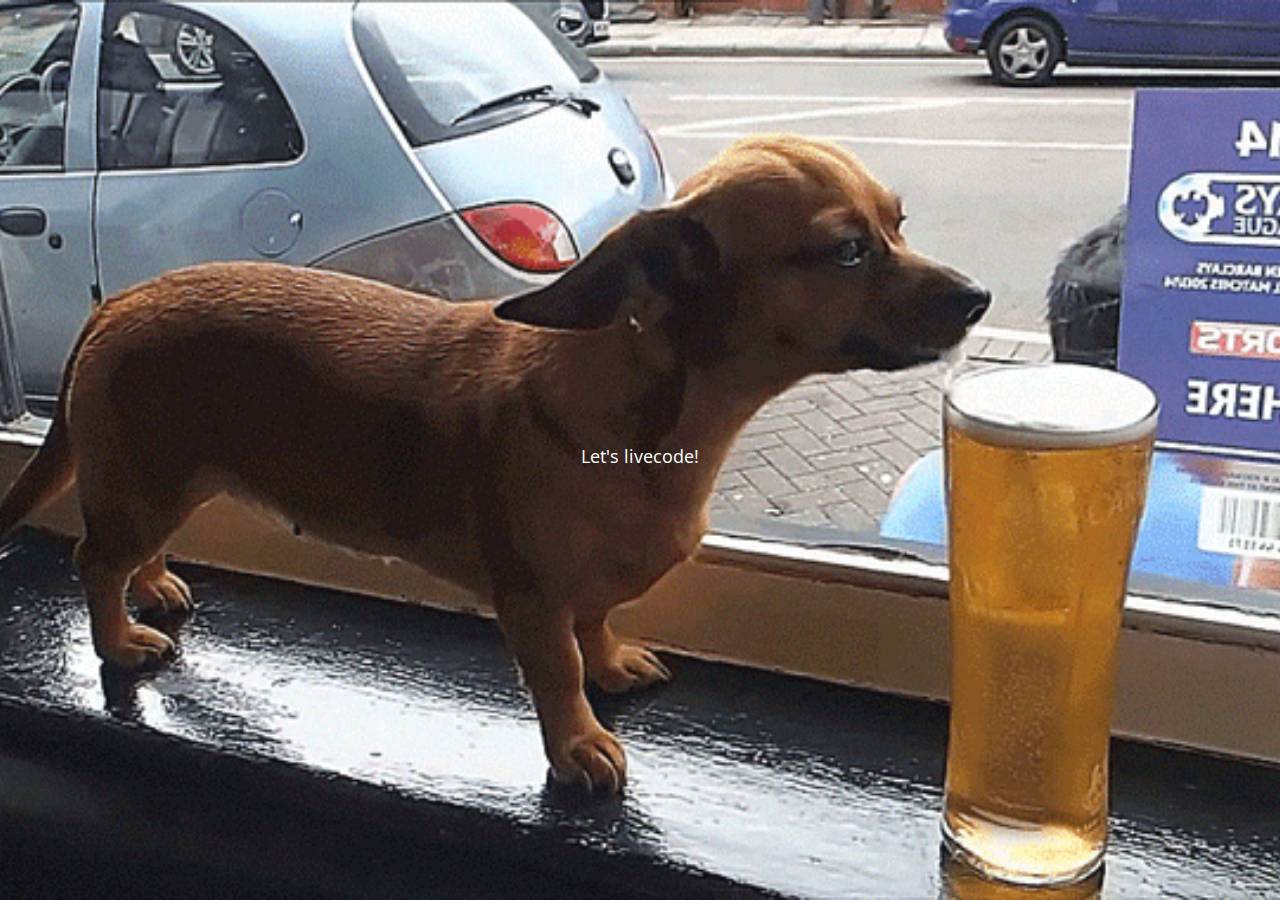
==== commit fde98bd0: "Automated commit at 2018-02-06 10:44:36 UTC by middleman-deploy 2.0.0-alpha" ====
--- a/index.html
+++ b/index.html
@@ -6,20 +6,47 @@
     <meta name="viewport"
           content="width=device-width, initial-scale=1, shrink-to-fit=no">
     <!-- Use the title from a page's frontmatter if it has one -->
+      <meta name="description"           content="Beer 'o' clock" />
+
+  <!-- Geocoding -->
+  <meta name="geo.placename"         content="Berlin" />
+  <meta name="geo.position"          content="52.509857;13.389000" />
+  <meta name="geo.region"            content="DE" />
+
+  <!-- Microdata -->
+  <meta itemprop="name"              content="Let's livecode" />
+  <meta itemprop="description"       content="Beer 'o' clock" />
+  <meta itemprop="image"             content="images/social-b20bfedf.jpg" />
+
+  <!-- Facebook Open Graph data -->
+  <meta property="og:site_name"      content="Let's livecode" />
+  <meta property="og:title"          content="Let's livecode" />
+  <meta property="og:description"    content="Beer 'o' clock" />
+  <meta property="og:image"          content="images/social-b20bfedf.jpg" />
+  <meta property="og:type"           content="Website" />
+  <meta property="og:url"            content="http://letslivecode.space/" />
+
+  <!-- Google+ -->
+  <meta itemprop="name"              content="Let's livecode" />
+  <meta itemprop="description"       content="Beer 'o' clock" />
+  <meta itemprop="image"             content="images/social-b20bfedf.jpg" />
+
+  <!-- Twitter Card data -->
+  <meta name="twitter:card"          content="summary_large_image" />
+  <meta name="twitter:site"          content="" />
+  <meta name="twitter:title"         content="Let's livecode" />
+  <meta name="twitter:description"   content="Beer 'o' clock" />
+  <meta name="twitter:image:src"     content="images/social-b20bfedf.jpg" />
     <title>Le Wagon - Middleman</title>
-    <link href="stylesheets/application-3c48b980.css" rel="stylesheet" />
+    <link href="stylesheets/application-f613a60d.css" rel="stylesheet" />
     <script src="javascripts/application-93de88c9.js"></script>
     <link href="images/favicon-f15af148.png" rel="icon" type="image/png" />
   </head>
   <body>
     <div id="home">
   <div class="home-content">
-    <img src="images/logo-acc9c0ec.png" width="200" alt="Logo" />
     <p>
-      Middleman is now running!
-    </p>
-    <p class="about">
-      <a href="about.html">More about this template</a>
+      Let's livecode!
     </p>
   </div>
 </div>
--- a/stylesheets/application-f613a60d.css
+++ b/stylesheets/application-f613a60d.css
@@ -0,0 +1,8 @@
+@import url("https://fonts.googleapis.com/css?family=Open+Sans:400,300,700|Raleway:400,100,300,700,500");/*!
+ * Bootstrap v3.3.7 (http://getbootstrap.com)
+ * Copyright 2011-2016 Twitter, Inc.
+ * Licensed under MIT (https://github.com/twbs/bootstrap/blob/master/LICENSE)
+ *//*! normalize.css v3.0.3 | MIT License | github.com/necolas/normalize.css */html{font-family:sans-serif;-ms-text-size-adjust:100%;-webkit-text-size-adjust:100%}body{margin:0}article,aside,details,figcaption,figure,footer,header,hgroup,main,menu,nav,section,summary{display:block}audio,canvas,progress,video{display:inline-block;vertical-align:baseline}audio:not([controls]){display:none;height:0}[hidden],template{display:none}a{background-color:transparent}a:active,a:hover{outline:0}abbr[title]{border-bottom:1px dotted}b,strong{font-weight:bold}dfn{font-style:italic}h1{font-size:2em;margin:0.67em 0}mark{background:#ff0;color:#000}small{font-size:80%}sub,sup{font-size:75%;line-height:0;position:relative;vertical-align:baseline}sup{top:-0.5em}sub{bottom:-0.25em}img{border:0}svg:not(:root){overflow:hidden}figure{margin:1em 40px}hr{-webkit-box-sizing:content-box;box-sizing:content-box;height:0}pre{overflow:auto}code,kbd,pre,samp{font-family:monospace, monospace;font-size:1em}button,input,optgroup,select,textarea{color:inherit;font:inherit;margin:0}button{overflow:visible}button,select{text-transform:none}button,html input[type="button"],input[type="reset"],input[type="submit"]{-webkit-appearance:button;cursor:pointer}button[disabled],html input[disabled]{cursor:default}button::-moz-focus-inner,input::-moz-focus-inner{border:0;padding:0}input{line-height:normal}input[type="checkbox"],input[type="radio"]{-webkit-box-sizing:border-box;box-sizing:border-box;padding:0}input[type="number"]::-webkit-inner-spin-button,input[type="number"]::-webkit-outer-spin-button{height:auto}input[type="search"]{-webkit-appearance:textfield;-webkit-box-sizing:content-box;box-sizing:content-box}input[type="search"]::-webkit-search-cancel-button,input[type="search"]::-webkit-search-decoration{-webkit-appearance:none}fieldset{border:1px solid #c0c0c0;margin:0 2px;padding:0.35em 0.625em 0.75em}legend{border:0;padding:0}textarea{overflow:auto}optgroup{font-weight:bold}table{border-collapse:collapse;border-spacing:0}td,th{padding:0}/*! Source: https://github.com/h5bp/html5-boilerplate/blob/master/src/css/main.css */@media print{*,*:before,*:after{background:transparent !important;color:#000 !important;-webkit-box-shadow:none !important;box-shadow:none !important;text-shadow:none !important}a,a:visited{text-decoration:underline}a[href]:after{content:" (" attr(href) ")"}abbr[title]:after{content:" (" attr(title) ")"}a[href^="#"]:after,a[href^="javascript:"]:after{content:""}pre,blockquote{border:1px solid #999;page-break-inside:avoid}thead{display:table-header-group}tr,img{page-break-inside:avoid}img{max-width:100% !important}p,h2,h3{orphans:3;widows:3}h2,h3{page-break-after:avoid}.navbar{display:none}.btn>.caret,.dropup>.btn>.caret{border-top-color:#000 !important}.label{border:1px solid #000}.table{border-collapse:collapse !important}.table td,.table th{background-color:#fff !important}.table-bordered th,.table-bordered td{border:1px solid #ddd !important}}@font-face{font-family:'Glyphicons Halflings';src:url("../assets/bootstrap/glyphicons-halflings-regular-86b6f62b.eot");src:url("../assets/bootstrap/glyphicons-halflings-regular-86b6f62b.eot?#iefix") format("embedded-opentype"),url("../assets/bootstrap/glyphicons-halflings-regular-ca35b697.woff2") format("woff2"),url("../assets/bootstrap/glyphicons-halflings-regular-278e49a8.woff") format("woff"),url("../assets/bootstrap/glyphicons-halflings-regular-44bc1850.ttf") format("truetype"),url("../assets/bootstrap/glyphicons-halflings-regular-de51a849.svg#glyphicons_halflingsregular") format("svg")}.glyphicon{position:relative;top:1px;display:inline-block;font-family:'Glyphicons Halflings';font-style:normal;font-weight:normal;line-height:1;-webkit-font-smoothing:antialiased;-moz-osx-font-smoothing:grayscale}.glyphicon-asterisk:before{content:"\002a"}.glyphicon-plus:before{content:"\002b"}.glyphicon-euro:before,.glyphicon-eur:before{content:"\20ac"}.glyphicon-minus:before{content:"\2212"}.glyphicon-cloud:before{content:"\2601"}.glyphicon-envelope:before{content:"\2709"}.glyphicon-pencil:before{content:"\270f"}.glyphicon-glass:before{content:"\e001"}.glyphicon-music:before{content:"\e002"}.glyphicon-search:before{content:"\e003"}.glyphicon-heart:before{content:"\e005"}.glyphicon-star:before{content:"\e006"}.glyphicon-star-empty:before{content:"\e007"}.glyphicon-user:before{content:"\e008"}.glyphicon-film:before{content:"\e009"}.glyphicon-th-large:before{content:"\e010"}.glyphicon-th:before{content:"\e011"}.glyphicon-th-list:before{content:"\e012"}.glyphicon-ok:before{content:"\e013"}.glyphicon-remove:before{content:"\e014"}.glyphicon-zoom-in:before{content:"\e015"}.glyphicon-zoom-out:before{content:"\e016"}.glyphicon-off:before{content:"\e017"}.glyphicon-signal:before{content:"\e018"}.glyphicon-cog:before{content:"\e019"}.glyphicon-trash:before{content:"\e020"}.glyphicon-home:before{content:"\e021"}.glyphicon-file:before{content:"\e022"}.glyphicon-time:before{content:"\e023"}.glyphicon-road:before{content:"\e024"}.glyphicon-download-alt:before{content:"\e025"}.glyphicon-download:before{content:"\e026"}.glyphicon-upload:before{content:"\e027"}.glyphicon-inbox:before{content:"\e028"}.glyphicon-play-circle:before{content:"\e029"}.glyphicon-repeat:before{content:"\e030"}.glyphicon-refresh:before{content:"\e031"}.glyphicon-list-alt:before{content:"\e032"}.glyphicon-lock:before{content:"\e033"}.glyphicon-flag:before{content:"\e034"}.glyphicon-headphones:before{content:"\e035"}.glyphicon-volume-off:before{content:"\e036"}.glyphicon-volume-down:before{content:"\e037"}.glyphicon-volume-up:before{content:"\e038"}.glyphicon-qrcode:before{content:"\e039"}.glyphicon-barcode:before{content:"\e040"}.glyphicon-tag:before{content:"\e041"}.glyphicon-tags:before{content:"\e042"}.glyphicon-book:before{content:"\e043"}.glyphicon-bookmark:before{content:"\e044"}.glyphicon-print:before{content:"\e045"}.glyphicon-camera:before{content:"\e046"}.glyphicon-font:before{content:"\e047"}.glyphicon-bold:before{content:"\e048"}.glyphicon-italic:before{content:"\e049"}.glyphicon-text-height:before{content:"\e050"}.glyphicon-text-width:before{content:"\e051"}.glyphicon-align-left:before{content:"\e052"}.glyphicon-align-center:before{content:"\e053"}.glyphicon-align-right:before{content:"\e054"}.glyphicon-align-justify:before{content:"\e055"}.glyphicon-list:before{content:"\e056"}.glyphicon-indent-left:before{content:"\e057"}.glyphicon-indent-right:before{content:"\e058"}.glyphicon-facetime-video:before{content:"\e059"}.glyphicon-picture:before{content:"\e060"}.glyphicon-map-marker:before{content:"\e062"}.glyphicon-adjust:before{content:"\e063"}.glyphicon-tint:before{content:"\e064"}.glyphicon-edit:before{content:"\e065"}.glyphicon-share:before{content:"\e066"}.glyphicon-check:before{content:"\e067"}.glyphicon-move:before{content:"\e068"}.glyphicon-step-backward:before{content:"\e069"}.glyphicon-fast-backward:before{content:"\e070"}.glyphicon-backward:before{content:"\e071"}.glyphicon-play:before{content:"\e072"}.glyphicon-pause:before{content:"\e073"}.glyphicon-stop:before{content:"\e074"}.glyphicon-forward:before{content:"\e075"}.glyphicon-fast-forward:before{content:"\e076"}.glyphicon-step-forward:before{content:"\e077"}.glyphicon-eject:before{content:"\e078"}.glyphicon-chevron-left:before{content:"\e079"}.glyphicon-chevron-right:before{content:"\e080"}.glyphicon-plus-sign:before{content:"\e081"}.glyphicon-minus-sign:before{content:"\e082"}.glyphicon-remove-sign:before{content:"\e083"}.glyphicon-ok-sign:before{content:"\e084"}.glyphicon-question-sign:before{content:"\e085"}.glyphicon-info-sign:before{content:"\e086"}.glyphicon-screenshot:before{content:"\e087"}.glyphicon-remove-circle:before{content:"\e088"}.glyphicon-ok-circle:before{content:"\e089"}.glyphicon-ban-circle:before{content:"\e090"}.glyphicon-arrow-left:before{content:"\e091"}.glyphicon-arrow-right:before{content:"\e092"}.glyphicon-arrow-up:before{content:"\e093"}.glyphicon-arrow-down:before{content:"\e094"}.glyphicon-share-alt:before{content:"\e095"}.glyphicon-resize-full:before{content:"\e096"}.glyphicon-resize-small:before{content:"\e097"}.glyphicon-exclamation-sign:before{content:"\e101"}.glyphicon-gift:before{content:"\e102"}.glyphicon-leaf:before{content:"\e103"}.glyphicon-fire:before{content:"\e104"}.glyphicon-eye-open:before{content:"\e105"}.glyphicon-eye-close:before{content:"\e106"}.glyphicon-warning-sign:before{content:"\e107"}.glyphicon-plane:before{content:"\e108"}.glyphicon-calendar:before{content:"\e109"}.glyphicon-random:before{content:"\e110"}.glyphicon-comment:before{content:"\e111"}.glyphicon-magnet:before{content:"\e112"}.glyphicon-chevron-up:before{content:"\e113"}.glyphicon-chevron-down:before{content:"\e114"}.glyphicon-retweet:before{content:"\e115"}.glyphicon-shopping-cart:before{content:"\e116"}.glyphicon-folder-close:before{content:"\e117"}.glyphicon-folder-open:before{content:"\e118"}.glyphicon-resize-vertical:before{content:"\e119"}.glyphicon-resize-horizontal:before{content:"\e120"}.glyphicon-hdd:before{content:"\e121"}.glyphicon-bullhorn:before{content:"\e122"}.glyphicon-bell:before{content:"\e123"}.glyphicon-certificate:before{content:"\e124"}.glyphicon-thumbs-up:before{content:"\e125"}.glyphicon-thumbs-down:before{content:"\e126"}.glyphicon-hand-right:before{content:"\e127"}.glyphicon-hand-left:before{content:"\e128"}.glyphicon-hand-up:before{content:"\e129"}.glyphicon-hand-down:before{content:"\e130"}.glyphicon-circle-arrow-right:before{content:"\e131"}.glyphicon-circle-arrow-left:before{content:"\e132"}.glyphicon-circle-arrow-up:before{content:"\e133"}.glyphicon-circle-arrow-down:before{content:"\e134"}.glyphicon-globe:before{content:"\e135"}.glyphicon-wrench:before{content:"\e136"}.glyphicon-tasks:before{content:"\e137"}.glyphicon-filter:before{content:"\e138"}.glyphicon-briefcase:before{content:"\e139"}.glyphicon-fullscreen:before{content:"\e140"}.glyphicon-dashboard:before{content:"\e141"}.glyphicon-paperclip:before{content:"\e142"}.glyphicon-heart-empty:before{content:"\e143"}.glyphicon-link:before{content:"\e144"}.glyphicon-phone:before{content:"\e145"}.glyphicon-pushpin:before{content:"\e146"}.glyphicon-usd:before{content:"\e148"}.glyphicon-gbp:before{content:"\e149"}.glyphicon-sort:before{content:"\e150"}.glyphicon-sort-by-alphabet:before{content:"\e151"}.glyphicon-sort-by-alphabet-alt:before{content:"\e152"}.glyphicon-sort-by-order:before{content:"\e153"}.glyphicon-sort-by-order-alt:before{content:"\e154"}.glyphicon-sort-by-attributes:before{content:"\e155"}.glyphicon-sort-by-attributes-alt:before{content:"\e156"}.glyphicon-unchecked:before{content:"\e157"}.glyphicon-expand:before{content:"\e158"}.glyphicon-collapse-down:before{content:"\e159"}.glyphicon-collapse-up:before{content:"\e160"}.glyphicon-log-in:before{content:"\e161"}.glyphicon-flash:before{content:"\e162"}.glyphicon-log-out:before{content:"\e163"}.glyphicon-new-window:before{content:"\e164"}.glyphicon-record:before{content:"\e165"}.glyphicon-save:before{content:"\e166"}.glyphicon-open:before{content:"\e167"}.glyphicon-saved:before{content:"\e168"}.glyphicon-import:before{content:"\e169"}.glyphicon-export:before{content:"\e170"}.glyphicon-send:before{content:"\e171"}.glyphicon-floppy-disk:before{content:"\e172"}.glyphicon-floppy-saved:before{content:"\e173"}.glyphicon-floppy-remove:before{content:"\e174"}.glyphicon-floppy-save:before{content:"\e175"}.glyphicon-floppy-open:before{content:"\e176"}.glyphicon-credit-card:before{content:"\e177"}.glyphicon-transfer:before{content:"\e178"}.glyphicon-cutlery:before{content:"\e179"}.glyphicon-header:before{content:"\e180"}.glyphicon-compressed:before{content:"\e181"}.glyphicon-earphone:before{content:"\e182"}.glyphicon-phone-alt:before{content:"\e183"}.glyphicon-tower:before{content:"\e184"}.glyphicon-stats:before{content:"\e185"}.glyphicon-sd-video:before{content:"\e186"}.glyphicon-hd-video:before{content:"\e187"}.glyphicon-subtitles:before{content:"\e188"}.glyphicon-sound-stereo:before{content:"\e189"}.glyphicon-sound-dolby:before{content:"\e190"}.glyphicon-sound-5-1:before{content:"\e191"}.glyphicon-sound-6-1:before{content:"\e192"}.glyphicon-sound-7-1:before{content:"\e193"}.glyphicon-copyright-mark:before{content:"\e194"}.glyphicon-registration-mark:before{content:"\e195"}.glyphicon-cloud-download:before{content:"\e197"}.glyphicon-cloud-upload:before{content:"\e198"}.glyphicon-tree-conifer:before{content:"\e199"}.glyphicon-tree-deciduous:before{content:"\e200"}.glyphicon-cd:before{content:"\e201"}.glyphicon-save-file:before{content:"\e202"}.glyphicon-open-file:before{content:"\e203"}.glyphicon-level-up:before{content:"\e204"}.glyphicon-copy:before{content:"\e205"}.glyphicon-paste:before{content:"\e206"}.glyphicon-alert:before{content:"\e209"}.glyphicon-equalizer:before{content:"\e210"}.glyphicon-king:before{content:"\e211"}.glyphicon-queen:before{content:"\e212"}.glyphicon-pawn:before{content:"\e213"}.glyphicon-bishop:before{content:"\e214"}.glyphicon-knight:before{content:"\e215"}.glyphicon-baby-formula:before{content:"\e216"}.glyphicon-tent:before{content:"\26fa"}.glyphicon-blackboard:before{content:"\e218"}.glyphicon-bed:before{content:"\e219"}.glyphicon-apple:before{content:"\f8ff"}.glyphicon-erase:before{content:"\e221"}.glyphicon-hourglass:before{content:"\231b"}.glyphicon-lamp:before{content:"\e223"}.glyphicon-duplicate:before{content:"\e224"}.glyphicon-piggy-bank:before{content:"\e225"}.glyphicon-scissors:before{content:"\e226"}.glyphicon-bitcoin:before{content:"\e227"}.glyphicon-btc:before{content:"\e227"}.glyphicon-xbt:before{content:"\e227"}.glyphicon-yen:before{content:"\00a5"}.glyphicon-jpy:before{content:"\00a5"}.glyphicon-ruble:before{content:"\20bd"}.glyphicon-rub:before{content:"\20bd"}.glyphicon-scale:before{content:"\e230"}.glyphicon-ice-lolly:before{content:"\e231"}.glyphicon-ice-lolly-tasted:before{content:"\e232"}.glyphicon-education:before{content:"\e233"}.glyphicon-option-horizontal:before{content:"\e234"}.glyphicon-option-vertical:before{content:"\e235"}.glyphicon-menu-hamburger:before{content:"\e236"}.glyphicon-modal-window:before{content:"\e237"}.glyphicon-oil:before{content:"\e238"}.glyphicon-grain:before{content:"\e239"}.glyphicon-sunglasses:before{content:"\e240"}.glyphicon-text-size:before{content:"\e241"}.glyphicon-text-color:before{content:"\e242"}.glyphicon-text-background:before{content:"\e243"}.glyphicon-object-align-top:before{content:"\e244"}.glyphicon-object-align-bottom:before{content:"\e245"}.glyphicon-object-align-horizontal:before{content:"\e246"}.glyphicon-object-align-left:before{content:"\e247"}.glyphicon-object-align-vertical:before{content:"\e248"}.glyphicon-object-align-right:before{content:"\e249"}.glyphicon-triangle-right:before{content:"\e250"}.glyphicon-triangle-left:before{content:"\e251"}.glyphicon-triangle-bottom:before{content:"\e252"}.glyphicon-triangle-top:before{content:"\e253"}.glyphicon-console:before{content:"\e254"}.glyphicon-superscript:before{content:"\e255"}.glyphicon-subscript:before{content:"\e256"}.glyphicon-menu-left:before{content:"\e257"}.glyphicon-menu-right:before{content:"\e258"}.glyphicon-menu-down:before{content:"\e259"}.glyphicon-menu-up:before{content:"\e260"}*{-webkit-box-sizing:border-box;box-sizing:border-box}*:before,*:after{-webkit-box-sizing:border-box;box-sizing:border-box}html{font-size:10px;-webkit-tap-highlight-color:transparent}body{font-family:"Open Sans", "Helvetica", "sans-serif";font-size:18px;line-height:1.42857143;color:#333333;background-color:#F4F4F4}input,button,select,textarea{font-family:inherit;font-size:inherit;line-height:inherit}a{color:#469AE0;text-decoration:none}a:hover,a:focus{color:#1f74ba;text-decoration:underline}a:focus{outline:5px auto -webkit-focus-ring-color;outline-offset:-2px}figure{margin:0}img{vertical-align:middle}.img-responsive{display:block;max-width:100%;height:auto}.img-rounded{border-radius:2px}.img-thumbnail{padding:4px;line-height:1.42857143;background-color:#F4F4F4;border:1px solid #ddd;border-radius:2px;-webkit-transition:all 0.2s ease-in-out;transition:all 0.2s ease-in-out;display:inline-block;max-width:100%;height:auto}.img-circle{border-radius:50%}hr{margin-top:25px;margin-bottom:25px;border:0;border-top:1px solid #eeeeee}.sr-only{position:absolute;width:1px;height:1px;margin:-1px;padding:0;overflow:hidden;clip:rect(0, 0, 0, 0);border:0}.sr-only-focusable:active,.sr-only-focusable:focus{position:static;width:auto;height:auto;margin:0;overflow:visible;clip:auto}[role="button"]{cursor:pointer}h1,h2,h3,h4,h5,h6,.h1,.h2,.h3,.h4,.h5,.h6{font-family:"Raleway", "Helvetica", "sans-serif";font-weight:500;line-height:1.1;color:inherit}h1 small,h1 .small,h2 small,h2 .small,h3 small,h3 .small,h4 small,h4 .small,h5 small,h5 .small,h6 small,h6 .small,.h1 small,.h1 .small,.h2 small,.h2 .small,.h3 small,.h3 .small,.h4 small,.h4 .small,.h5 small,.h5 .small,.h6 small,.h6 .small{font-weight:normal;line-height:1;color:#777777}h1,.h1,h2,.h2,h3,.h3{margin-top:25px;margin-bottom:12.5px}h1 small,h1 .small,.h1 small,.h1 .small,h2 small,h2 .small,.h2 small,.h2 .small,h3 small,h3 .small,.h3 small,.h3 .small{font-size:65%}h4,.h4,h5,.h5,h6,.h6{margin-top:12.5px;margin-bottom:12.5px}h4 small,h4 .small,.h4 small,.h4 .small,h5 small,h5 .small,.h5 small,.h5 .small,h6 small,h6 .small,.h6 small,.h6 .small{font-size:75%}h1,.h1{font-size:46px}h2,.h2{font-size:38px}h3,.h3{font-size:31px}h4,.h4{font-size:23px}h5,.h5{font-size:18px}h6,.h6{font-size:16px}p{margin:0 0 12.5px}.lead{margin-bottom:25px;font-size:20px;font-weight:300;line-height:1.4}@media (min-width: 768px){.lead{font-size:27px}}small,.small{font-size:88%}mark,.mark{background-color:#fcf8e3;padding:.2em}.text-left{text-align:left}.text-right{text-align:right}.text-center{text-align:center}.text-justify{text-align:justify}.text-nowrap{white-space:nowrap}.text-lowercase{text-transform:lowercase}.text-uppercase,.initialism{text-transform:uppercase}.text-capitalize{text-transform:capitalize}.text-muted{color:#777777}.text-primary{color:#469AE0}a.text-primary:hover,a.text-primary:focus{color:#2381d0}.text-success{color:#3c763d}a.text-success:hover,a.text-success:focus{color:#2b542c}.text-info{color:#31708f}a.text-info:hover,a.text-info:focus{color:#245269}.text-warning{color:#8a6d3b}a.text-warning:hover,a.text-warning:focus{color:#66512c}.text-danger{color:#a94442}a.text-danger:hover,a.text-danger:focus{color:#843534}.bg-primary{color:#fff}.bg-primary{background-color:#469AE0}a.bg-primary:hover,a.bg-primary:focus{background-color:#2381d0}.bg-success{background-color:#dff0d8}a.bg-success:hover,a.bg-success:focus{background-color:#c1e2b3}.bg-info{background-color:#d9edf7}a.bg-info:hover,a.bg-info:focus{background-color:#afd9ee}.bg-warning{background-color:#fcf8e3}a.bg-warning:hover,a.bg-warning:focus{background-color:#f7ecb5}.bg-danger{background-color:#f2dede}a.bg-danger:hover,a.bg-danger:focus{background-color:#e4b9b9}.page-header{padding-bottom:11.5px;margin:50px 0 25px;border-bottom:1px solid #eeeeee}ul,ol{margin-top:0;margin-bottom:12.5px}ul ul,ul ol,ol ul,ol ol{margin-bottom:0}.list-unstyled{padding-left:0;list-style:none}.list-inline{padding-left:0;list-style:none;margin-left:-5px}.list-inline>li{display:inline-block;padding-left:5px;padding-right:5px}dl{margin-top:0;margin-bottom:25px}dt,dd{line-height:1.42857143}dt{font-weight:bold}dd{margin-left:0}.dl-horizontal dd:before,.dl-horizontal dd:after{content:" ";display:table}.dl-horizontal dd:after{clear:both}@media (min-width: 768px){.dl-horizontal dt{float:left;width:160px;clear:left;text-align:right;overflow:hidden;text-overflow:ellipsis;white-space:nowrap}.dl-horizontal dd{margin-left:180px}}abbr[title],abbr[data-original-title]{cursor:help;border-bottom:1px dotted #777777}.initialism{font-size:90%}blockquote{padding:12.5px 25px;margin:0 0 25px;font-size:22.5px;border-left:5px solid #eeeeee}blockquote p:last-child,blockquote ul:last-child,blockquote ol:last-child{margin-bottom:0}blockquote footer,blockquote small,blockquote .small{display:block;font-size:80%;line-height:1.42857143;color:#777777}blockquote footer:before,blockquote small:before,blockquote .small:before{content:'\2014 \00A0'}.blockquote-reverse,blockquote.pull-right{padding-right:15px;padding-left:0;border-right:5px solid #eeeeee;border-left:0;text-align:right}.blockquote-reverse footer:before,.blockquote-reverse small:before,.blockquote-reverse .small:before,blockquote.pull-right footer:before,blockquote.pull-right small:before,blockquote.pull-right .small:before{content:''}.blockquote-reverse footer:after,.blockquote-reverse small:after,.blockquote-reverse .small:after,blockquote.pull-right footer:after,blockquote.pull-right small:after,blockquote.pull-right .small:after{content:'\00A0 \2014'}address{margin-bottom:25px;font-style:normal;line-height:1.42857143}code,kbd,pre,samp{font-family:Menlo, Monaco, Consolas, "Courier New", monospace}code{padding:2px 4px;font-size:90%;color:#c7254e;background-color:#f9f2f4;border-radius:2px}kbd{padding:2px 4px;font-size:90%;color:#fff;background-color:#333;border-radius:2px;-webkit-box-shadow:inset 0 -1px 0 rgba(0,0,0,0.25);box-shadow:inset 0 -1px 0 rgba(0,0,0,0.25)}kbd kbd{padding:0;font-size:100%;font-weight:bold;-webkit-box-shadow:none;box-shadow:none}pre{display:block;padding:12px;margin:0 0 12.5px;font-size:17px;line-height:1.42857143;word-break:break-all;word-wrap:break-word;color:#333333;background-color:#f5f5f5;border:1px solid #ccc;border-radius:2px}pre code{padding:0;font-size:inherit;color:inherit;white-space:pre-wrap;background-color:transparent;border-radius:0}.pre-scrollable{max-height:340px;overflow-y:scroll}.container{margin-right:auto;margin-left:auto;padding-left:15px;padding-right:15px}.container:before,.container:after{content:" ";display:table}.container:after{clear:both}@media (min-width: 768px){.container{width:750px}}@media (min-width: 992px){.container{width:970px}}@media (min-width: 1200px){.container{width:1170px}}.container-fluid{margin-right:auto;margin-left:auto;padding-left:15px;padding-right:15px}.container-fluid:before,.container-fluid:after{content:" ";display:table}.container-fluid:after{clear:both}.row{margin-left:-15px;margin-right:-15px}.row:before,.row:after{content:" ";display:table}.row:after{clear:both}.col-xs-1,.col-sm-1,.col-md-1,.col-lg-1,.col-xs-2,.col-sm-2,.col-md-2,.col-lg-2,.col-xs-3,.col-sm-3,.col-md-3,.col-lg-3,.col-xs-4,.col-sm-4,.col-md-4,.col-lg-4,.col-xs-5,.col-sm-5,.col-md-5,.col-lg-5,.col-xs-6,.col-sm-6,.col-md-6,.col-lg-6,.col-xs-7,.col-sm-7,.col-md-7,.col-lg-7,.col-xs-8,.col-sm-8,.col-md-8,.col-lg-8,.col-xs-9,.col-sm-9,.col-md-9,.col-lg-9,.col-xs-10,.col-sm-10,.col-md-10,.col-lg-10,.col-xs-11,.col-sm-11,.col-md-11,.col-lg-11,.col-xs-12,.col-sm-12,.col-md-12,.col-lg-12{position:relative;min-height:1px;padding-left:15px;padding-right:15px}.col-xs-1,.col-xs-2,.col-xs-3,.col-xs-4,.col-xs-5,.col-xs-6,.col-xs-7,.col-xs-8,.col-xs-9,.col-xs-10,.col-xs-11,.col-xs-12{float:left}.col-xs-1{width:8.33333333%}.col-xs-2{width:16.66666667%}.col-xs-3{width:25%}.col-xs-4{width:33.33333333%}.col-xs-5{width:41.66666667%}.col-xs-6{width:50%}.col-xs-7{width:58.33333333%}.col-xs-8{width:66.66666667%}.col-xs-9{width:75%}.col-xs-10{width:83.33333333%}.col-xs-11{width:91.66666667%}.col-xs-12{width:100%}.col-xs-pull-0{right:auto}.col-xs-pull-1{right:8.33333333%}.col-xs-pull-2{right:16.66666667%}.col-xs-pull-3{right:25%}.col-xs-pull-4{right:33.33333333%}.col-xs-pull-5{right:41.66666667%}.col-xs-pull-6{right:50%}.col-xs-pull-7{right:58.33333333%}.col-xs-pull-8{right:66.66666667%}.col-xs-pull-9{right:75%}.col-xs-pull-10{right:83.33333333%}.col-xs-pull-11{right:91.66666667%}.col-xs-pull-12{right:100%}.col-xs-push-0{left:auto}.col-xs-push-1{left:8.33333333%}.col-xs-push-2{left:16.66666667%}.col-xs-push-3{left:25%}.col-xs-push-4{left:33.33333333%}.col-xs-push-5{left:41.66666667%}.col-xs-push-6{left:50%}.col-xs-push-7{left:58.33333333%}.col-xs-push-8{left:66.66666667%}.col-xs-push-9{left:75%}.col-xs-push-10{left:83.33333333%}.col-xs-push-11{left:91.66666667%}.col-xs-push-12{left:100%}.col-xs-offset-0{margin-left:0%}.col-xs-offset-1{margin-left:8.33333333%}.col-xs-offset-2{margin-left:16.66666667%}.col-xs-offset-3{margin-left:25%}.col-xs-offset-4{margin-left:33.33333333%}.col-xs-offset-5{margin-left:41.66666667%}.col-xs-offset-6{margin-left:50%}.col-xs-offset-7{margin-left:58.33333333%}.col-xs-offset-8{margin-left:66.66666667%}.col-xs-offset-9{margin-left:75%}.col-xs-offset-10{margin-left:83.33333333%}.col-xs-offset-11{margin-left:91.66666667%}.col-xs-offset-12{margin-left:100%}@media (min-width: 768px){.col-sm-1,.col-sm-2,.col-sm-3,.col-sm-4,.col-sm-5,.col-sm-6,.col-sm-7,.col-sm-8,.col-sm-9,.col-sm-10,.col-sm-11,.col-sm-12{float:left}.col-sm-1{width:8.33333333%}.col-sm-2{width:16.66666667%}.col-sm-3{width:25%}.col-sm-4{width:33.33333333%}.col-sm-5{width:41.66666667%}.col-sm-6{width:50%}.col-sm-7{width:58.33333333%}.col-sm-8{width:66.66666667%}.col-sm-9{width:75%}.col-sm-10{width:83.33333333%}.col-sm-11{width:91.66666667%}.col-sm-12{width:100%}.col-sm-pull-0{right:auto}.col-sm-pull-1{right:8.33333333%}.col-sm-pull-2{right:16.66666667%}.col-sm-pull-3{right:25%}.col-sm-pull-4{right:33.33333333%}.col-sm-pull-5{right:41.66666667%}.col-sm-pull-6{right:50%}.col-sm-pull-7{right:58.33333333%}.col-sm-pull-8{right:66.66666667%}.col-sm-pull-9{right:75%}.col-sm-pull-10{right:83.33333333%}.col-sm-pull-11{right:91.66666667%}.col-sm-pull-12{right:100%}.col-sm-push-0{left:auto}.col-sm-push-1{left:8.33333333%}.col-sm-push-2{left:16.66666667%}.col-sm-push-3{left:25%}.col-sm-push-4{left:33.33333333%}.col-sm-push-5{left:41.66666667%}.col-sm-push-6{left:50%}.col-sm-push-7{left:58.33333333%}.col-sm-push-8{left:66.66666667%}.col-sm-push-9{left:75%}.col-sm-push-10{left:83.33333333%}.col-sm-push-11{left:91.66666667%}.col-sm-push-12{left:100%}.col-sm-offset-0{margin-left:0%}.col-sm-offset-1{margin-left:8.33333333%}.col-sm-offset-2{margin-left:16.66666667%}.col-sm-offset-3{margin-left:25%}.col-sm-offset-4{margin-left:33.33333333%}.col-sm-offset-5{margin-left:41.66666667%}.col-sm-offset-6{margin-left:50%}.col-sm-offset-7{margin-left:58.33333333%}.col-sm-offset-8{margin-left:66.66666667%}.col-sm-offset-9{margin-left:75%}.col-sm-offset-10{margin-left:83.33333333%}.col-sm-offset-11{margin-left:91.66666667%}.col-sm-offset-12{margin-left:100%}}@media (min-width: 992px){.col-md-1,.col-md-2,.col-md-3,.col-md-4,.col-md-5,.col-md-6,.col-md-7,.col-md-8,.col-md-9,.col-md-10,.col-md-11,.col-md-12{float:left}.col-md-1{width:8.33333333%}.col-md-2{width:16.66666667%}.col-md-3{width:25%}.col-md-4{width:33.33333333%}.col-md-5{width:41.66666667%}.col-md-6{width:50%}.col-md-7{width:58.33333333%}.col-md-8{width:66.66666667%}.col-md-9{width:75%}.col-md-10{width:83.33333333%}.col-md-11{width:91.66666667%}.col-md-12{width:100%}.col-md-pull-0{right:auto}.col-md-pull-1{right:8.33333333%}.col-md-pull-2{right:16.66666667%}.col-md-pull-3{right:25%}.col-md-pull-4{right:33.33333333%}.col-md-pull-5{right:41.66666667%}.col-md-pull-6{right:50%}.col-md-pull-7{right:58.33333333%}.col-md-pull-8{right:66.66666667%}.col-md-pull-9{right:75%}.col-md-pull-10{right:83.33333333%}.col-md-pull-11{right:91.66666667%}.col-md-pull-12{right:100%}.col-md-push-0{left:auto}.col-md-push-1{left:8.33333333%}.col-md-push-2{left:16.66666667%}.col-md-push-3{left:25%}.col-md-push-4{left:33.33333333%}.col-md-push-5{left:41.66666667%}.col-md-push-6{left:50%}.col-md-push-7{left:58.33333333%}.col-md-push-8{left:66.66666667%}.col-md-push-9{left:75%}.col-md-push-10{left:83.33333333%}.col-md-push-11{left:91.66666667%}.col-md-push-12{left:100%}.col-md-offset-0{margin-left:0%}.col-md-offset-1{margin-left:8.33333333%}.col-md-offset-2{margin-left:16.66666667%}.col-md-offset-3{margin-left:25%}.col-md-offset-4{margin-left:33.33333333%}.col-md-offset-5{margin-left:41.66666667%}.col-md-offset-6{margin-left:50%}.col-md-offset-7{margin-left:58.33333333%}.col-md-offset-8{margin-left:66.66666667%}.col-md-offset-9{margin-left:75%}.col-md-offset-10{margin-left:83.33333333%}.col-md-offset-11{margin-left:91.66666667%}.col-md-offset-12{margin-left:100%}}@media (min-width: 1200px){.col-lg-1,.col-lg-2,.col-lg-3,.col-lg-4,.col-lg-5,.col-lg-6,.col-lg-7,.col-lg-8,.col-lg-9,.col-lg-10,.col-lg-11,.col-lg-12{float:left}.col-lg-1{width:8.33333333%}.col-lg-2{width:16.66666667%}.col-lg-3{width:25%}.col-lg-4{width:33.33333333%}.col-lg-5{width:41.66666667%}.col-lg-6{width:50%}.col-lg-7{width:58.33333333%}.col-lg-8{width:66.66666667%}.col-lg-9{width:75%}.col-lg-10{width:83.33333333%}.col-lg-11{width:91.66666667%}.col-lg-12{width:100%}.col-lg-pull-0{right:auto}.col-lg-pull-1{right:8.33333333%}.col-lg-pull-2{right:16.66666667%}.col-lg-pull-3{right:25%}.col-lg-pull-4{right:33.33333333%}.col-lg-pull-5{right:41.66666667%}.col-lg-pull-6{right:50%}.col-lg-pull-7{right:58.33333333%}.col-lg-pull-8{right:66.66666667%}.col-lg-pull-9{right:75%}.col-lg-pull-10{right:83.33333333%}.col-lg-pull-11{right:91.66666667%}.col-lg-pull-12{right:100%}.col-lg-push-0{left:auto}.col-lg-push-1{left:8.33333333%}.col-lg-push-2{left:16.66666667%}.col-lg-push-3{left:25%}.col-lg-push-4{left:33.33333333%}.col-lg-push-5{left:41.66666667%}.col-lg-push-6{left:50%}.col-lg-push-7{left:58.33333333%}.col-lg-push-8{left:66.66666667%}.col-lg-push-9{left:75%}.col-lg-push-10{left:83.33333333%}.col-lg-push-11{left:91.66666667%}.col-lg-push-12{left:100%}.col-lg-offset-0{margin-left:0%}.col-lg-offset-1{margin-left:8.33333333%}.col-lg-offset-2{margin-left:16.66666667%}.col-lg-offset-3{margin-left:25%}.col-lg-offset-4{margin-left:33.33333333%}.col-lg-offset-5{margin-left:41.66666667%}.col-lg-offset-6{margin-left:50%}.col-lg-offset-7{margin-left:58.33333333%}.col-lg-offset-8{margin-left:66.66666667%}.col-lg-offset-9{margin-left:75%}.col-lg-offset-10{margin-left:83.33333333%}.col-lg-offset-11{margin-left:91.66666667%}.col-lg-offset-12{margin-left:100%}}table{background-color:transparent}caption{padding-top:8px;padding-bottom:8px;color:#777777;text-align:left}th{text-align:left}.table{width:100%;max-width:100%;margin-bottom:25px}.table>thead>tr>th,.table>thead>tr>td,.table>tbody>tr>th,.table>tbody>tr>td,.table>tfoot>tr>th,.table>tfoot>tr>td{padding:8px;line-height:1.42857143;vertical-align:top;border-top:1px solid #ddd}.table>thead>tr>th{vertical-align:bottom;border-bottom:2px solid #ddd}.table>caption+thead>tr:first-child>th,.table>caption+thead>tr:first-child>td,.table>colgroup+thead>tr:first-child>th,.table>colgroup+thead>tr:first-child>td,.table>thead:first-child>tr:first-child>th,.table>thead:first-child>tr:first-child>td{border-top:0}.table>tbody+tbody{border-top:2px solid #ddd}.table .table{background-color:#F4F4F4}.table-condensed>thead>tr>th,.table-condensed>thead>tr>td,.table-condensed>tbody>tr>th,.table-condensed>tbody>tr>td,.table-condensed>tfoot>tr>th,.table-condensed>tfoot>tr>td{padding:5px}.table-bordered{border:1px solid #ddd}.table-bordered>thead>tr>th,.table-bordered>thead>tr>td,.table-bordered>tbody>tr>th,.table-bordered>tbody>tr>td,.table-bordered>tfoot>tr>th,.table-bordered>tfoot>tr>td{border:1px solid #ddd}.table-bordered>thead>tr>th,.table-bordered>thead>tr>td{border-bottom-width:2px}.table-striped>tbody>tr:nth-of-type(odd){background-color:#f9f9f9}.table-hover>tbody>tr:hover{background-color:#f5f5f5}table col[class*="col-"]{position:static;float:none;display:table-column}table td[class*="col-"],table th[class*="col-"]{position:static;float:none;display:table-cell}.table>thead>tr>td.active,.table>thead>tr>th.active,.table>thead>tr.active>td,.table>thead>tr.active>th,.table>tbody>tr>td.active,.table>tbody>tr>th.active,.table>tbody>tr.active>td,.table>tbody>tr.active>th,.table>tfoot>tr>td.active,.table>tfoot>tr>th.active,.table>tfoot>tr.active>td,.table>tfoot>tr.active>th{background-color:#f5f5f5}.table-hover>tbody>tr>td.active:hover,.table-hover>tbody>tr>th.active:hover,.table-hover>tbody>tr.active:hover>td,.table-hover>tbody>tr:hover>.active,.table-hover>tbody>tr.active:hover>th{background-color:#e8e8e8}.table>thead>tr>td.success,.table>thead>tr>th.success,.table>thead>tr.success>td,.table>thead>tr.success>th,.table>tbody>tr>td.success,.table>tbody>tr>th.success,.table>tbody>tr.success>td,.table>tbody>tr.success>th,.table>tfoot>tr>td.success,.table>tfoot>tr>th.success,.table>tfoot>tr.success>td,.table>tfoot>tr.success>th{background-color:#dff0d8}.table-hover>tbody>tr>td.success:hover,.table-hover>tbody>tr>th.success:hover,.table-hover>tbody>tr.success:hover>td,.table-hover>tbody>tr:hover>.success,.table-hover>tbody>tr.success:hover>th{background-color:#d0e9c6}.table>thead>tr>td.info,.table>thead>tr>th.info,.table>thead>tr.info>td,.table>thead>tr.info>th,.table>tbody>tr>td.info,.table>tbody>tr>th.info,.table>tbody>tr.info>td,.table>tbody>tr.info>th,.table>tfoot>tr>td.info,.table>tfoot>tr>th.info,.table>tfoot>tr.info>td,.table>tfoot>tr.info>th{background-color:#d9edf7}.table-hover>tbody>tr>td.info:hover,.table-hover>tbody>tr>th.info:hover,.table-hover>tbody>tr.info:hover>td,.table-hover>tbody>tr:hover>.info,.table-hover>tbody>tr.info:hover>th{background-color:#c4e3f3}.table>thead>tr>td.warning,.table>thead>tr>th.warning,.table>thead>tr.warning>td,.table>thead>tr.warning>th,.table>tbody>tr>td.warning,.table>tbody>tr>th.warning,.table>tbody>tr.warning>td,.table>tbody>tr.warning>th,.table>tfoot>tr>td.warning,.table>tfoot>tr>th.warning,.table>tfoot>tr.warning>td,.table>tfoot>tr.warning>th{background-color:#fcf8e3}.table-hover>tbody>tr>td.warning:hover,.table-hover>tbody>tr>th.warning:hover,.table-hover>tbody>tr.warning:hover>td,.table-hover>tbody>tr:hover>.warning,.table-hover>tbody>tr.warning:hover>th{background-color:#faf2cc}.table>thead>tr>td.danger,.table>thead>tr>th.danger,.table>thead>tr.danger>td,.table>thead>tr.danger>th,.table>tbody>tr>td.danger,.table>tbody>tr>th.danger,.table>tbody>tr.danger>td,.table>tbody>tr.danger>th,.table>tfoot>tr>td.danger,.table>tfoot>tr>th.danger,.table>tfoot>tr.danger>td,.table>tfoot>tr.danger>th{background-color:#f2dede}.table-hover>tbody>tr>td.danger:hover,.table-hover>tbody>tr>th.danger:hover,.table-hover>tbody>tr.danger:hover>td,.table-hover>tbody>tr:hover>.danger,.table-hover>tbody>tr.danger:hover>th{background-color:#ebcccc}.table-responsive{overflow-x:auto;min-height:0.01%}@media screen and (max-width: 767px){.table-responsive{width:100%;margin-bottom:18.75px;overflow-y:hidden;-ms-overflow-style:-ms-autohiding-scrollbar;border:1px solid #ddd}.table-responsive>.table{margin-bottom:0}.table-responsive>.table>thead>tr>th,.table-responsive>.table>thead>tr>td,.table-responsive>.table>tbody>tr>th,.table-responsive>.table>tbody>tr>td,.table-responsive>.table>tfoot>tr>th,.table-responsive>.table>tfoot>tr>td{white-space:nowrap}.table-responsive>.table-bordered{border:0}.table-responsive>.table-bordered>thead>tr>th:first-child,.table-responsive>.table-bordered>thead>tr>td:first-child,.table-responsive>.table-bordered>tbody>tr>th:first-child,.table-responsive>.table-bordered>tbody>tr>td:first-child,.table-responsive>.table-bordered>tfoot>tr>th:first-child,.table-responsive>.table-bordered>tfoot>tr>td:first-child{border-left:0}.table-responsive>.table-bordered>thead>tr>th:last-child,.table-responsive>.table-bordered>thead>tr>td:last-child,.table-responsive>.table-bordered>tbody>tr>th:last-child,.table-responsive>.table-bordered>tbody>tr>td:last-child,.table-responsive>.table-bordered>tfoot>tr>th:last-child,.table-responsive>.table-bordered>tfoot>tr>td:last-child{border-right:0}.table-responsive>.table-bordered>tbody>tr:last-child>th,.table-responsive>.table-bordered>tbody>tr:last-child>td,.table-responsive>.table-bordered>tfoot>tr:last-child>th,.table-responsive>.table-bordered>tfoot>tr:last-child>td{border-bottom:0}}fieldset{padding:0;margin:0;border:0;min-width:0}legend{display:block;width:100%;padding:0;margin-bottom:25px;font-size:27px;line-height:inherit;color:#333333;border:0;border-bottom:1px solid #e5e5e5}label{display:inline-block;max-width:100%;margin-bottom:5px;font-weight:bold}input[type="search"]{-webkit-box-sizing:border-box;box-sizing:border-box}input[type="radio"],input[type="checkbox"]{margin:4px 0 0;margin-top:1px \9;line-height:normal}input[type="file"]{display:block}input[type="range"]{display:block;width:100%}select[multiple],select[size]{height:auto}input[type="file"]:focus,input[type="radio"]:focus,input[type="checkbox"]:focus{outline:5px auto -webkit-focus-ring-color;outline-offset:-2px}output{display:block;padding-top:7px;font-size:18px;line-height:1.42857143;color:#000000}.form-control{display:block;width:100%;height:39px;padding:6px 12px;font-size:18px;line-height:1.42857143;color:#000000;background-color:#fff;background-image:none;border:1px solid #ccc;border-radius:2px;-webkit-box-shadow:inset 0 1px 1px rgba(0,0,0,0.075);box-shadow:inset 0 1px 1px rgba(0,0,0,0.075);-webkit-transition:border-color ease-in-out 0.15s, box-shadow ease-in-out 0.15s;-webkit-transition:border-color ease-in-out 0.15s, -webkit-box-shadow ease-in-out 0.15s;transition:border-color ease-in-out 0.15s, -webkit-box-shadow ease-in-out 0.15s;transition:border-color ease-in-out 0.15s, box-shadow ease-in-out 0.15s;transition:border-color ease-in-out 0.15s, box-shadow ease-in-out 0.15s, -webkit-box-shadow ease-in-out 0.15s}.form-control:focus{border-color:#66afe9;outline:0;-webkit-box-shadow:inset 0 1px 1px rgba(0,0,0,0.075),0 0 8px rgba(102,175,233,0.6);box-shadow:inset 0 1px 1px rgba(0,0,0,0.075),0 0 8px rgba(102,175,233,0.6)}.form-control::-moz-placeholder{color:#999;opacity:1}.form-control:-ms-input-placeholder{color:#999}.form-control::-webkit-input-placeholder{color:#999}.form-control::-ms-expand{border:0;background-color:transparent}.form-control[disabled],.form-control[readonly],fieldset[disabled] .form-control{background-color:#eeeeee;opacity:1}.form-control[disabled],fieldset[disabled] .form-control{cursor:not-allowed}textarea.form-control{height:auto}input[type="search"]{-webkit-appearance:none}@media screen and (-webkit-min-device-pixel-ratio: 0){input[type="date"].form-control,input[type="time"].form-control,input[type="datetime-local"].form-control,input[type="month"].form-control{line-height:39px}input[type="date"].input-sm,.input-group-sm>input[type="date"].form-control,.input-group-sm>input[type="date"].input-group-addon,.input-group-sm>.input-group-btn>input[type="date"].btn,.input-group-sm input[type="date"],input[type="time"].input-sm,.input-group-sm>input[type="time"].form-control,.input-group-sm>input[type="time"].input-group-addon,.input-group-sm>.input-group-btn>input[type="time"].btn,.input-group-sm input[type="time"],input[type="datetime-local"].input-sm,.input-group-sm>input[type="datetime-local"].form-control,.input-group-sm>input[type="datetime-local"].input-group-addon,.input-group-sm>.input-group-btn>input[type="datetime-local"].btn,.input-group-sm input[type="datetime-local"],input[type="month"].input-sm,.input-group-sm>input[type="month"].form-control,.input-group-sm>input[type="month"].input-group-addon,.input-group-sm>.input-group-btn>input[type="month"].btn,.input-group-sm input[type="month"]{line-height:36px}input[type="date"].input-lg,.input-group-lg>input[type="date"].form-control,.input-group-lg>input[type="date"].input-group-addon,.input-group-lg>.input-group-btn>input[type="date"].btn,.input-group-lg input[type="date"],input[type="time"].input-lg,.input-group-lg>input[type="time"].form-control,.input-group-lg>input[type="time"].input-group-addon,.input-group-lg>.input-group-btn>input[type="time"].btn,.input-group-lg input[type="time"],input[type="datetime-local"].input-lg,.input-group-lg>input[type="datetime-local"].form-control,.input-group-lg>input[type="datetime-local"].input-group-addon,.input-group-lg>.input-group-btn>input[type="datetime-local"].btn,.input-group-lg input[type="datetime-local"],input[type="month"].input-lg,.input-group-lg>input[type="month"].form-control,.input-group-lg>input[type="month"].input-group-addon,.input-group-lg>.input-group-btn>input[type="month"].btn,.input-group-lg input[type="month"]{line-height:53px}}.form-group{margin-bottom:15px}.radio,.checkbox{position:relative;display:block;margin-top:10px;margin-bottom:10px}.radio label,.checkbox label{min-height:25px;padding-left:20px;margin-bottom:0;font-weight:normal;cursor:pointer}.radio input[type="radio"],.radio-inline input[type="radio"],.checkbox input[type="checkbox"],.checkbox-inline input[type="checkbox"]{position:absolute;margin-left:-20px;margin-top:4px \9}.radio+.radio,.checkbox+.checkbox{margin-top:-5px}.radio-inline,.checkbox-inline{position:relative;display:inline-block;padding-left:20px;margin-bottom:0;vertical-align:middle;font-weight:normal;cursor:pointer}.radio-inline+.radio-inline,.checkbox-inline+.checkbox-inline{margin-top:0;margin-left:10px}input[type="radio"][disabled],input[type="radio"].disabled,fieldset[disabled] input[type="radio"],input[type="checkbox"][disabled],input[type="checkbox"].disabled,fieldset[disabled] input[type="checkbox"]{cursor:not-allowed}.radio-inline.disabled,fieldset[disabled] .radio-inline,.checkbox-inline.disabled,fieldset[disabled] .checkbox-inline{cursor:not-allowed}.radio.disabled label,fieldset[disabled] .radio label,.checkbox.disabled label,fieldset[disabled] .checkbox label{cursor:not-allowed}.form-control-static{padding-top:7px;padding-bottom:7px;margin-bottom:0;min-height:43px}.form-control-static.input-lg,.input-group-lg>.form-control-static.form-control,.input-group-lg>.form-control-static.input-group-addon,.input-group-lg>.input-group-btn>.form-control-static.btn,.form-control-static.input-sm,.input-group-sm>.form-control-static.form-control,.input-group-sm>.form-control-static.input-group-addon,.input-group-sm>.input-group-btn>.form-control-static.btn{padding-left:0;padding-right:0}.input-sm,.input-group-sm>.form-control,.input-group-sm>.input-group-addon,.input-group-sm>.input-group-btn>.btn{height:36px;padding:5px 10px;font-size:16px;line-height:1.5;border-radius:2px}select.input-sm,.input-group-sm>select.form-control,.input-group-sm>select.input-group-addon,.input-group-sm>.input-group-btn>select.btn{height:36px;line-height:36px}textarea.input-sm,.input-group-sm>textarea.form-control,.input-group-sm>textarea.input-group-addon,.input-group-sm>.input-group-btn>textarea.btn,select[multiple].input-sm,.input-group-sm>select[multiple].form-control,.input-group-sm>select[multiple].input-group-addon,.input-group-sm>.input-group-btn>select[multiple].btn{height:auto}.form-group-sm .form-control{height:36px;padding:5px 10px;font-size:16px;line-height:1.5;border-radius:2px}.form-group-sm select.form-control{height:36px;line-height:36px}.form-group-sm textarea.form-control,.form-group-sm select[multiple].form-control{height:auto}.form-group-sm .form-control-static{height:36px;min-height:41px;padding:6px 10px;font-size:16px;line-height:1.5}.input-lg,.input-group-lg>.form-control,.input-group-lg>.input-group-addon,.input-group-lg>.input-group-btn>.btn{height:53px;padding:10px 16px;font-size:23px;line-height:1.3333333;border-radius:2px}select.input-lg,.input-group-lg>select.form-control,.input-group-lg>select.input-group-addon,.input-group-lg>.input-group-btn>select.btn{height:53px;line-height:53px}textarea.input-lg,.input-group-lg>textarea.form-control,.input-group-lg>textarea.input-group-addon,.input-group-lg>.input-group-btn>textarea.btn,select[multiple].input-lg,.input-group-lg>select[multiple].form-control,.input-group-lg>select[multiple].input-group-addon,.input-group-lg>.input-group-btn>select[multiple].btn{height:auto}.form-group-lg .form-control{height:53px;padding:10px 16px;font-size:23px;line-height:1.3333333;border-radius:2px}.form-group-lg select.form-control{height:53px;line-height:53px}.form-group-lg textarea.form-control,.form-group-lg select[multiple].form-control{height:auto}.form-group-lg .form-control-static{height:53px;min-height:48px;padding:11px 16px;font-size:23px;line-height:1.3333333}.has-feedback{position:relative}.has-feedback .form-control{padding-right:48.75px}.form-control-feedback{position:absolute;top:0;right:0;z-index:2;display:block;width:39px;height:39px;line-height:39px;text-align:center;pointer-events:none}.input-lg+.form-control-feedback,.input-group-lg>.form-control+.form-control-feedback,.input-group-lg>.input-group-addon+.form-control-feedback,.input-group-lg>.input-group-btn>.btn+.form-control-feedback,.input-group-lg+.form-control-feedback,.form-group-lg .form-control+.form-control-feedback{width:53px;height:53px;line-height:53px}.input-sm+.form-control-feedback,.input-group-sm>.form-control+.form-control-feedback,.input-group-sm>.input-group-addon+.form-control-feedback,.input-group-sm>.input-group-btn>.btn+.form-control-feedback,.input-group-sm+.form-control-feedback,.form-group-sm .form-control+.form-control-feedback{width:36px;height:36px;line-height:36px}.has-success .help-block,.has-success .control-label,.has-success .radio,.has-success .checkbox,.has-success .radio-inline,.has-success .checkbox-inline,.has-success.radio label,.has-success.checkbox label,.has-success.radio-inline label,.has-success.checkbox-inline label{color:#3c763d}.has-success .form-control{border-color:#3c763d;-webkit-box-shadow:inset 0 1px 1px rgba(0,0,0,0.075);box-shadow:inset 0 1px 1px rgba(0,0,0,0.075)}.has-success .form-control:focus{border-color:#2b542c;-webkit-box-shadow:inset 0 1px 1px rgba(0,0,0,0.075),0 0 6px #67b168;box-shadow:inset 0 1px 1px rgba(0,0,0,0.075),0 0 6px #67b168}.has-success .input-group-addon{color:#3c763d;border-color:#3c763d;background-color:#dff0d8}.has-success .form-control-feedback{color:#3c763d}.has-warning .help-block,.has-warning .control-label,.has-warning .radio,.has-warning .checkbox,.has-warning .radio-inline,.has-warning .checkbox-inline,.has-warning.radio label,.has-warning.checkbox label,.has-warning.radio-inline label,.has-warning.checkbox-inline label{color:#8a6d3b}.has-warning .form-control{border-color:#8a6d3b;-webkit-box-shadow:inset 0 1px 1px rgba(0,0,0,0.075);box-shadow:inset 0 1px 1px rgba(0,0,0,0.075)}.has-warning .form-control:focus{border-color:#66512c;-webkit-box-shadow:inset 0 1px 1px rgba(0,0,0,0.075),0 0 6px #c0a16b;box-shadow:inset 0 1px 1px rgba(0,0,0,0.075),0 0 6px #c0a16b}.has-warning .input-group-addon{color:#8a6d3b;border-color:#8a6d3b;background-color:#fcf8e3}.has-warning .form-control-feedback{color:#8a6d3b}.has-error .help-block,.has-error .control-label,.has-error .radio,.has-error .checkbox,.has-error .radio-inline,.has-error .checkbox-inline,.has-error.radio label,.has-error.checkbox label,.has-error.radio-inline label,.has-error.checkbox-inline label{color:#a94442}.has-error .form-control{border-color:#a94442;-webkit-box-shadow:inset 0 1px 1px rgba(0,0,0,0.075);box-shadow:inset 0 1px 1px rgba(0,0,0,0.075)}.has-error .form-control:focus{border-color:#843534;-webkit-box-shadow:inset 0 1px 1px rgba(0,0,0,0.075),0 0 6px #ce8483;box-shadow:inset 0 1px 1px rgba(0,0,0,0.075),0 0 6px #ce8483}.has-error .input-group-addon{color:#a94442;border-color:#a94442;background-color:#f2dede}.has-error .form-control-feedback{color:#a94442}.has-feedback label ~ .form-control-feedback{top:30px}.has-feedback label.sr-only ~ .form-control-feedback{top:0}.help-block{display:block;margin-top:5px;margin-bottom:10px;color:#737373}@media (min-width: 768px){.form-inline .form-group{display:inline-block;margin-bottom:0;vertical-align:middle}.form-inline .form-control{display:inline-block;width:auto;vertical-align:middle}.form-inline .form-control-static{display:inline-block}.form-inline .input-group{display:inline-table;vertical-align:middle}.form-inline .input-group .input-group-addon,.form-inline .input-group .input-group-btn,.form-inline .input-group .form-control{width:auto}.form-inline .input-group>.form-control{width:100%}.form-inline .control-label{margin-bottom:0;vertical-align:middle}.form-inline .radio,.form-inline .checkbox{display:inline-block;margin-top:0;margin-bottom:0;vertical-align:middle}.form-inline .radio label,.form-inline .checkbox label{padding-left:0}.form-inline .radio input[type="radio"],.form-inline .checkbox input[type="checkbox"]{position:relative;margin-left:0}.form-inline .has-feedback .form-control-feedback{top:0}}.form-horizontal .radio,.form-horizontal .checkbox,.form-horizontal .radio-inline,.form-horizontal .checkbox-inline{margin-top:0;margin-bottom:0;padding-top:7px}.form-horizontal .radio,.form-horizontal .checkbox{min-height:32px}.form-horizontal .form-group{margin-left:-15px;margin-right:-15px}.form-horizontal .form-group:before,.form-horizontal .form-group:after{content:" ";display:table}.form-horizontal .form-group:after{clear:both}@media (min-width: 768px){.form-horizontal .control-label{text-align:right;margin-bottom:0;padding-top:7px}}.form-horizontal .has-feedback .form-control-feedback{right:15px}@media (min-width: 768px){.form-horizontal .form-group-lg .control-label{padding-top:11px;font-size:23px}}@media (min-width: 768px){.form-horizontal .form-group-sm .control-label{padding-top:6px;font-size:16px}}.btn{display:inline-block;margin-bottom:0;font-weight:normal;text-align:center;vertical-align:middle;-ms-touch-action:manipulation;touch-action:manipulation;cursor:pointer;background-image:none;border:1px solid transparent;white-space:nowrap;padding:6px 12px;font-size:18px;line-height:1.42857143;border-radius:2px;-webkit-user-select:none;-moz-user-select:none;-ms-user-select:none;user-select:none}.btn:focus,.btn.focus,.btn:active:focus,.btn:active.focus,.btn.active:focus,.btn.active.focus{outline:5px auto -webkit-focus-ring-color;outline-offset:-2px}.btn:hover,.btn:focus,.btn.focus{color:#333;text-decoration:none}.btn:active,.btn.active{outline:0;background-image:none;-webkit-box-shadow:inset 0 3px 5px rgba(0,0,0,0.125);box-shadow:inset 0 3px 5px rgba(0,0,0,0.125)}.btn.disabled,.btn[disabled],fieldset[disabled] .btn{cursor:not-allowed;opacity:0.65;filter:alpha(opacity=65);-webkit-box-shadow:none;box-shadow:none}a.btn.disabled,fieldset[disabled] a.btn{pointer-events:none}.btn-default{color:#333;background-color:#fff;border-color:#ccc}.btn-default:focus,.btn-default.focus{color:#333;background-color:#e6e6e6;border-color:#8c8c8c}.btn-default:hover{color:#333;background-color:#e6e6e6;border-color:#adadad}.btn-default:active,.btn-default.active,.open>.btn-default.dropdown-toggle{color:#333;background-color:#e6e6e6;border-color:#adadad}.btn-default:active:hover,.btn-default:active:focus,.btn-default:active.focus,.btn-default.active:hover,.btn-default.active:focus,.btn-default.active.focus,.open>.btn-default.dropdown-toggle:hover,.open>.btn-default.dropdown-toggle:focus,.open>.btn-default.dropdown-toggle.focus{color:#333;background-color:#d4d4d4;border-color:#8c8c8c}.btn-default:active,.btn-default.active,.open>.btn-default.dropdown-toggle{background-image:none}.btn-default.disabled:hover,.btn-default.disabled:focus,.btn-default.disabled.focus,.btn-default[disabled]:hover,.btn-default[disabled]:focus,.btn-default[disabled].focus,fieldset[disabled] .btn-default:hover,fieldset[disabled] .btn-default:focus,fieldset[disabled] .btn-default.focus{background-color:#fff;border-color:#ccc}.btn-default .badge{color:#fff;background-color:#333}.btn-primary{color:#fff;background-color:#469AE0;border-color:#308edc}.btn-primary:focus,.btn-primary.focus{color:#fff;background-color:#2381d0;border-color:#144b79}.btn-primary:hover{color:#fff;background-color:#2381d0;border-color:#1e6eb2}.btn-primary:active,.btn-primary.active,.open>.btn-primary.dropdown-toggle{color:#fff;background-color:#2381d0;border-color:#1e6eb2}.btn-primary:active:hover,.btn-primary:active:focus,.btn-primary:active.focus,.btn-primary.active:hover,.btn-primary.active:focus,.btn-primary.active.focus,.open>.btn-primary.dropdown-toggle:hover,.open>.btn-primary.dropdown-toggle:focus,.open>.btn-primary.dropdown-toggle.focus{color:#fff;background-color:#1e6eb2;border-color:#144b79}.btn-primary:active,.btn-primary.active,.open>.btn-primary.dropdown-toggle{background-image:none}.btn-primary.disabled:hover,.btn-primary.disabled:focus,.btn-primary.disabled.focus,.btn-primary[disabled]:hover,.btn-primary[disabled]:focus,.btn-primary[disabled].focus,fieldset[disabled] .btn-primary:hover,fieldset[disabled] .btn-primary:focus,fieldset[disabled] .btn-primary.focus{background-color:#469AE0;border-color:#308edc}.btn-primary .badge{color:#469AE0;background-color:#fff}.btn-success{color:#fff;background-color:#32B796;border-color:#2da386}.btn-success:focus,.btn-success.focus{color:#fff;background-color:#278f75;border-color:#113f34}.btn-success:hover{color:#fff;background-color:#278f75;border-color:#1f735e}.btn-success:active,.btn-success.active,.open>.btn-success.dropdown-toggle{color:#fff;background-color:#278f75;border-color:#1f735e}.btn-success:active:hover,.btn-success:active:focus,.btn-success:active.focus,.btn-success.active:hover,.btn-success.active:focus,.btn-success.active.focus,.open>.btn-success.dropdown-toggle:hover,.open>.btn-success.dropdown-toggle:focus,.open>.btn-success.dropdown-toggle.focus{color:#fff;background-color:#1f735e;border-color:#113f34}.btn-success:active,.btn-success.active,.open>.btn-success.dropdown-toggle{background-image:none}.btn-success.disabled:hover,.btn-success.disabled:focus,.btn-success.disabled.focus,.btn-success[disabled]:hover,.btn-success[disabled]:focus,.btn-success[disabled].focus,fieldset[disabled] .btn-success:hover,fieldset[disabled] .btn-success:focus,fieldset[disabled] .btn-success.focus{background-color:#32B796;border-color:#2da386}.btn-success .badge{color:#32B796;background-color:#fff}.btn-info{color:#fff;background-color:#FDB631;border-color:#fdad18}.btn-info:focus,.btn-info.focus{color:#fff;background-color:#f9a302;border-color:#946101}.btn-info:hover{color:#fff;background-color:#f9a302;border-color:#d58c02}.btn-info:active,.btn-info.active,.open>.btn-info.dropdown-toggle{color:#fff;background-color:#f9a302;border-color:#d58c02}.btn-info:active:hover,.btn-info:active:focus,.btn-info:active.focus,.btn-info.active:hover,.btn-info.active:focus,.btn-info.active.focus,.open>.btn-info.dropdown-toggle:hover,.open>.btn-info.dropdown-toggle:focus,.open>.btn-info.dropdown-toggle.focus{color:#fff;background-color:#d58c02;border-color:#946101}.btn-info:active,.btn-info.active,.open>.btn-info.dropdown-toggle{background-image:none}.btn-info.disabled:hover,.btn-info.disabled:focus,.btn-info.disabled.focus,.btn-info[disabled]:hover,.btn-info[disabled]:focus,.btn-info[disabled].focus,fieldset[disabled] .btn-info:hover,fieldset[disabled] .btn-info:focus,fieldset[disabled] .btn-info.focus{background-color:#FDB631;border-color:#fdad18}.btn-info .badge{color:#FDB631;background-color:#fff}.btn-warning{color:#fff;background-color:#E67E22;border-color:#d67118}.btn-warning:focus,.btn-warning.focus{color:#fff;background-color:#bf6516;border-color:#64350b}.btn-warning:hover{color:#fff;background-color:#bf6516;border-color:#9f5412}.btn-warning:active,.btn-warning.active,.open>.btn-warning.dropdown-toggle{color:#fff;background-color:#bf6516;border-color:#9f5412}.btn-warning:active:hover,.btn-warning:active:focus,.btn-warning:active.focus,.btn-warning.active:hover,.btn-warning.active:focus,.btn-warning.active.focus,.open>.btn-warning.dropdown-toggle:hover,.open>.btn-warning.dropdown-toggle:focus,.open>.btn-warning.dropdown-toggle.focus{color:#fff;background-color:#9f5412;border-color:#64350b}.btn-warning:active,.btn-warning.active,.open>.btn-warning.dropdown-toggle{background-image:none}.btn-warning.disabled:hover,.btn-warning.disabled:focus,.btn-warning.disabled.focus,.btn-warning[disabled]:hover,.btn-warning[disabled]:focus,.btn-warning[disabled].focus,fieldset[disabled] .btn-warning:hover,fieldset[disabled] .btn-warning:focus,fieldset[disabled] .btn-warning.focus{background-color:#E67E22;border-color:#d67118}.btn-warning .badge{color:#E67E22;background-color:#fff}.btn-danger{color:#fff;background-color:#EE5F5B;border-color:#ec4844}.btn-danger:focus,.btn-danger.focus{color:#fff;background-color:#e9322d;border-color:#9f1411}.btn-danger:hover{color:#fff;background-color:#e9322d;border-color:#dc1c17}.btn-danger:active,.btn-danger.active,.open>.btn-danger.dropdown-toggle{color:#fff;background-color:#e9322d;border-color:#dc1c17}.btn-danger:active:hover,.btn-danger:active:focus,.btn-danger:active.focus,.btn-danger.active:hover,.btn-danger.active:focus,.btn-danger.active.focus,.open>.btn-danger.dropdown-toggle:hover,.open>.btn-danger.dropdown-toggle:focus,.open>.btn-danger.dropdown-toggle.focus{color:#fff;background-color:#dc1c17;border-color:#9f1411}.btn-danger:active,.btn-danger.active,.open>.btn-danger.dropdown-toggle{background-image:none}.btn-danger.disabled:hover,.btn-danger.disabled:focus,.btn-danger.disabled.focus,.btn-danger[disabled]:hover,.btn-danger[disabled]:focus,.btn-danger[disabled].focus,fieldset[disabled] .btn-danger:hover,fieldset[disabled] .btn-danger:focus,fieldset[disabled] .btn-danger.focus{background-color:#EE5F5B;border-color:#ec4844}.btn-danger .badge{color:#EE5F5B;background-color:#fff}.btn-link{color:#469AE0;font-weight:normal;border-radius:0}.btn-link,.btn-link:active,.btn-link.active,.btn-link[disabled],fieldset[disabled] .btn-link{background-color:transparent;-webkit-box-shadow:none;box-shadow:none}.btn-link,.btn-link:hover,.btn-link:focus,.btn-link:active{border-color:transparent}.btn-link:hover,.btn-link:focus{color:#1f74ba;text-decoration:underline;background-color:transparent}.btn-link[disabled]:hover,.btn-link[disabled]:focus,fieldset[disabled] .btn-link:hover,fieldset[disabled] .btn-link:focus{color:#777777;text-decoration:none}.btn-lg,.btn-group-lg>.btn{padding:10px 16px;font-size:23px;line-height:1.3333333;border-radius:2px}.btn-sm,.btn-group-sm>.btn{padding:5px 10px;font-size:16px;line-height:1.5;border-radius:2px}.btn-xs,.btn-group-xs>.btn{padding:1px 5px;font-size:16px;line-height:1.5;border-radius:2px}.btn-block{display:block;width:100%}.btn-block+.btn-block{margin-top:5px}input[type="submit"].btn-block,input[type="reset"].btn-block,input[type="button"].btn-block{width:100%}.fade{opacity:0;-webkit-transition:opacity 0.15s linear;transition:opacity 0.15s linear}.fade.in{opacity:1}.collapse{display:none}.collapse.in{display:block}tr.collapse.in{display:table-row}tbody.collapse.in{display:table-row-group}.collapsing{position:relative;height:0;overflow:hidden;-webkit-transition-property:height, visibility;transition-property:height, visibility;-webkit-transition-duration:0.35s;transition-duration:0.35s;-webkit-transition-timing-function:ease;transition-timing-function:ease}.caret{display:inline-block;width:0;height:0;margin-left:2px;vertical-align:middle;border-top:4px dashed;border-top:4px solid \9;border-right:4px solid transparent;border-left:4px solid transparent}.dropup,.dropdown{position:relative}.dropdown-toggle:focus{outline:0}.dropdown-menu{position:absolute;top:100%;left:0;z-index:1000;display:none;float:left;min-width:160px;padding:5px 0;margin:2px 0 0;list-style:none;font-size:18px;text-align:left;background-color:#fff;border:1px solid #ccc;border:1px solid rgba(0,0,0,0.15);border-radius:2px;-webkit-box-shadow:0 6px 12px rgba(0,0,0,0.175);box-shadow:0 6px 12px rgba(0,0,0,0.175);background-clip:padding-box}.dropdown-menu.pull-right{right:0;left:auto}.dropdown-menu .divider{height:1px;margin:11.5px 0;overflow:hidden;background-color:#e5e5e5}.dropdown-menu>li>a{display:block;padding:3px 20px;clear:both;font-weight:normal;line-height:1.42857143;color:#333333;white-space:nowrap}.dropdown-menu>li>a:hover,.dropdown-menu>li>a:focus{text-decoration:none;color:#262626;background-color:#f5f5f5}.dropdown-menu>.active>a,.dropdown-menu>.active>a:hover,.dropdown-menu>.active>a:focus{color:#fff;text-decoration:none;outline:0;background-color:#469AE0}.dropdown-menu>.disabled>a,.dropdown-menu>.disabled>a:hover,.dropdown-menu>.disabled>a:focus{color:#777777}.dropdown-menu>.disabled>a:hover,.dropdown-menu>.disabled>a:focus{text-decoration:none;background-color:transparent;background-image:none;filter:progid:DXImageTransform.Microsoft.gradient(enabled = false);cursor:not-allowed}.open>.dropdown-menu{display:block}.open>a{outline:0}.dropdown-menu-right{left:auto;right:0}.dropdown-menu-left{left:0;right:auto}.dropdown-header{display:block;padding:3px 20px;font-size:16px;line-height:1.42857143;color:#777777;white-space:nowrap}.dropdown-backdrop{position:fixed;left:0;right:0;bottom:0;top:0;z-index:990}.pull-right>.dropdown-menu{right:0;left:auto}.dropup .caret,.navbar-fixed-bottom .dropdown .caret{border-top:0;border-bottom:4px dashed;border-bottom:4px solid \9;content:""}.dropup .dropdown-menu,.navbar-fixed-bottom .dropdown .dropdown-menu{top:auto;bottom:100%;margin-bottom:2px}@media (min-width: 768px){.navbar-right .dropdown-menu{right:0;left:auto}.navbar-right .dropdown-menu-left{left:0;right:auto}}.btn-group,.btn-group-vertical{position:relative;display:inline-block;vertical-align:middle}.btn-group>.btn,.btn-group-vertical>.btn{position:relative;float:left}.btn-group>.btn:hover,.btn-group>.btn:focus,.btn-group>.btn:active,.btn-group>.btn.active,.btn-group-vertical>.btn:hover,.btn-group-vertical>.btn:focus,.btn-group-vertical>.btn:active,.btn-group-vertical>.btn.active{z-index:2}.btn-group .btn+.btn,.btn-group .btn+.btn-group,.btn-group .btn-group+.btn,.btn-group .btn-group+.btn-group{margin-left:-1px}.btn-toolbar{margin-left:-5px}.btn-toolbar:before,.btn-toolbar:after{content:" ";display:table}.btn-toolbar:after{clear:both}.btn-toolbar .btn,.btn-toolbar .btn-group,.btn-toolbar .input-group{float:left}.btn-toolbar>.btn,.btn-toolbar>.btn-group,.btn-toolbar>.input-group{margin-left:5px}.btn-group>.btn:not(:first-child):not(:last-child):not(.dropdown-toggle){border-radius:0}.btn-group>.btn:first-child{margin-left:0}.btn-group>.btn:first-child:not(:last-child):not(.dropdown-toggle){border-bottom-right-radius:0;border-top-right-radius:0}.btn-group>.btn:last-child:not(:first-child),.btn-group>.dropdown-toggle:not(:first-child){border-bottom-left-radius:0;border-top-left-radius:0}.btn-group>.btn-group{float:left}.btn-group>.btn-group:not(:first-child):not(:last-child)>.btn{border-radius:0}.btn-group>.btn-group:first-child:not(:last-child)>.btn:last-child,.btn-group>.btn-group:first-child:not(:last-child)>.dropdown-toggle{border-bottom-right-radius:0;border-top-right-radius:0}.btn-group>.btn-group:last-child:not(:first-child)>.btn:first-child{border-bottom-left-radius:0;border-top-left-radius:0}.btn-group .dropdown-toggle:active,.btn-group.open .dropdown-toggle{outline:0}.btn-group>.btn+.dropdown-toggle{padding-left:8px;padding-right:8px}.btn-group>.btn-lg+.dropdown-toggle,.btn-group-lg.btn-group>.btn+.dropdown-toggle{padding-left:12px;padding-right:12px}.btn-group.open .dropdown-toggle{-webkit-box-shadow:inset 0 3px 5px rgba(0,0,0,0.125);box-shadow:inset 0 3px 5px rgba(0,0,0,0.125)}.btn-group.open .dropdown-toggle.btn-link{-webkit-box-shadow:none;box-shadow:none}.btn .caret{margin-left:0}.btn-lg .caret,.btn-group-lg>.btn .caret{border-width:5px 5px 0;border-bottom-width:0}.dropup .btn-lg .caret,.dropup .btn-group-lg>.btn .caret{border-width:0 5px 5px}.btn-group-vertical>.btn,.btn-group-vertical>.btn-group,.btn-group-vertical>.btn-group>.btn{display:block;float:none;width:100%;max-width:100%}.btn-group-vertical>.btn-group:before,.btn-group-vertical>.btn-group:after{content:" ";display:table}.btn-group-vertical>.btn-group:after{clear:both}.btn-group-vertical>.btn-group>.btn{float:none}.btn-group-vertical>.btn+.btn,.btn-group-vertical>.btn+.btn-group,.btn-group-vertical>.btn-group+.btn,.btn-group-vertical>.btn-group+.btn-group{margin-top:-1px;margin-left:0}.btn-group-vertical>.btn:not(:first-child):not(:last-child){border-radius:0}.btn-group-vertical>.btn:first-child:not(:last-child){border-top-right-radius:2px;border-top-left-radius:2px;border-bottom-right-radius:0;border-bottom-left-radius:0}.btn-group-vertical>.btn:last-child:not(:first-child){border-top-right-radius:0;border-top-left-radius:0;border-bottom-right-radius:2px;border-bottom-left-radius:2px}.btn-group-vertical>.btn-group:not(:first-child):not(:last-child)>.btn{border-radius:0}.btn-group-vertical>.btn-group:first-child:not(:last-child)>.btn:last-child,.btn-group-vertical>.btn-group:first-child:not(:last-child)>.dropdown-toggle{border-bottom-right-radius:0;border-bottom-left-radius:0}.btn-group-vertical>.btn-group:last-child:not(:first-child)>.btn:first-child{border-top-right-radius:0;border-top-left-radius:0}.btn-group-justified{display:table;width:100%;table-layout:fixed;border-collapse:separate}.btn-group-justified>.btn,.btn-group-justified>.btn-group{float:none;display:table-cell;width:1%}.btn-group-justified>.btn-group .btn{width:100%}.btn-group-justified>.btn-group .dropdown-menu{left:auto}[data-toggle="buttons"]>.btn input[type="radio"],[data-toggle="buttons"]>.btn input[type="checkbox"],[data-toggle="buttons"]>.btn-group>.btn input[type="radio"],[data-toggle="buttons"]>.btn-group>.btn input[type="checkbox"]{position:absolute;clip:rect(0, 0, 0, 0);pointer-events:none}.input-group{position:relative;display:table;border-collapse:separate}.input-group[class*="col-"]{float:none;padding-left:0;padding-right:0}.input-group .form-control{position:relative;z-index:2;float:left;width:100%;margin-bottom:0}.input-group .form-control:focus{z-index:3}.input-group-addon,.input-group-btn,.input-group .form-control{display:table-cell}.input-group-addon:not(:first-child):not(:last-child),.input-group-btn:not(:first-child):not(:last-child),.input-group .form-control:not(:first-child):not(:last-child){border-radius:0}.input-group-addon,.input-group-btn{width:1%;white-space:nowrap;vertical-align:middle}.input-group-addon{padding:6px 12px;font-size:18px;font-weight:normal;line-height:1;color:#000000;text-align:center;background-color:#eeeeee;border:1px solid #ccc;border-radius:2px}.input-group-addon.input-sm,.input-group-sm>.input-group-addon,.input-group-sm>.input-group-btn>.input-group-addon.btn{padding:5px 10px;font-size:16px;border-radius:2px}.input-group-addon.input-lg,.input-group-lg>.input-group-addon,.input-group-lg>.input-group-btn>.input-group-addon.btn{padding:10px 16px;font-size:23px;border-radius:2px}.input-group-addon input[type="radio"],.input-group-addon input[type="checkbox"]{margin-top:0}.input-group .form-control:first-child,.input-group-addon:first-child,.input-group-btn:first-child>.btn,.input-group-btn:first-child>.btn-group>.btn,.input-group-btn:first-child>.dropdown-toggle,.input-group-btn:last-child>.btn:not(:last-child):not(.dropdown-toggle),.input-group-btn:last-child>.btn-group:not(:last-child)>.btn{border-bottom-right-radius:0;border-top-right-radius:0}.input-group-addon:first-child{border-right:0}.input-group .form-control:last-child,.input-group-addon:last-child,.input-group-btn:last-child>.btn,.input-group-btn:last-child>.btn-group>.btn,.input-group-btn:last-child>.dropdown-toggle,.input-group-btn:first-child>.btn:not(:first-child),.input-group-btn:first-child>.btn-group:not(:first-child)>.btn{border-bottom-left-radius:0;border-top-left-radius:0}.input-group-addon:last-child{border-left:0}.input-group-btn{position:relative;font-size:0;white-space:nowrap}.input-group-btn>.btn{position:relative}.input-group-btn>.btn+.btn{margin-left:-1px}.input-group-btn>.btn:hover,.input-group-btn>.btn:focus,.input-group-btn>.btn:active{z-index:2}.input-group-btn:first-child>.btn,.input-group-btn:first-child>.btn-group{margin-right:-1px}.input-group-btn:last-child>.btn,.input-group-btn:last-child>.btn-group{z-index:2;margin-left:-1px}.nav{margin-bottom:0;padding-left:0;list-style:none}.nav:before,.nav:after{content:" ";display:table}.nav:after{clear:both}.nav>li{position:relative;display:block}.nav>li>a{position:relative;display:block;padding:10px 15px}.nav>li>a:hover,.nav>li>a:focus{text-decoration:none;background-color:#eeeeee}.nav>li.disabled>a{color:#777777}.nav>li.disabled>a:hover,.nav>li.disabled>a:focus{color:#777777;text-decoration:none;background-color:transparent;cursor:not-allowed}.nav .open>a,.nav .open>a:hover,.nav .open>a:focus{background-color:#eeeeee;border-color:#469AE0}.nav .nav-divider{height:1px;margin:11.5px 0;overflow:hidden;background-color:#e5e5e5}.nav>li>a>img{max-width:none}.nav-tabs{border-bottom:1px solid #ddd}.nav-tabs>li{float:left;margin-bottom:-1px}.nav-tabs>li>a{margin-right:2px;line-height:1.42857143;border:1px solid transparent;border-radius:2px 2px 0 0}.nav-tabs>li>a:hover{border-color:#eeeeee #eeeeee #ddd}.nav-tabs>li.active>a,.nav-tabs>li.active>a:hover,.nav-tabs>li.active>a:focus{color:#000000;background-color:#F4F4F4;border:1px solid #ddd;border-bottom-color:transparent;cursor:default}.nav-pills>li{float:left}.nav-pills>li>a{border-radius:2px}.nav-pills>li+li{margin-left:2px}.nav-pills>li.active>a,.nav-pills>li.active>a:hover,.nav-pills>li.active>a:focus{color:#fff;background-color:#469AE0}.nav-stacked>li{float:none}.nav-stacked>li+li{margin-top:2px;margin-left:0}.nav-justified,.nav-tabs.nav-justified{width:100%}.nav-justified>li,.nav-tabs.nav-justified>li{float:none}.nav-justified>li>a,.nav-tabs.nav-justified>li>a{text-align:center;margin-bottom:5px}.nav-justified>.dropdown .dropdown-menu{top:auto;left:auto}@media (min-width: 768px){.nav-justified>li,.nav-tabs.nav-justified>li{display:table-cell;width:1%}.nav-justified>li>a,.nav-tabs.nav-justified>li>a{margin-bottom:0}}.nav-tabs-justified,.nav-tabs.nav-justified{border-bottom:0}.nav-tabs-justified>li>a,.nav-tabs.nav-justified>li>a{margin-right:0;border-radius:2px}.nav-tabs-justified>.active>a,.nav-tabs.nav-justified>.active>a,.nav-tabs-justified>.active>a:hover,.nav-tabs.nav-justified>.active>a:hover,.nav-tabs-justified>.active>a:focus,.nav-tabs.nav-justified>.active>a:focus{border:1px solid #ddd}@media (min-width: 768px){.nav-tabs-justified>li>a,.nav-tabs.nav-justified>li>a{border-bottom:1px solid #ddd;border-radius:2px 2px 0 0}.nav-tabs-justified>.active>a,.nav-tabs.nav-justified>.active>a,.nav-tabs-justified>.active>a:hover,.nav-tabs.nav-justified>.active>a:hover,.nav-tabs-justified>.active>a:focus,.nav-tabs.nav-justified>.active>a:focus{border-bottom-color:#F4F4F4}}.tab-content>.tab-pane{display:none}.tab-content>.active{display:block}.nav-tabs .dropdown-menu{margin-top:-1px;border-top-right-radius:0;border-top-left-radius:0}.navbar{position:relative;min-height:50px;margin-bottom:25px;border:1px solid transparent}.navbar:before,.navbar:after{content:" ";display:table}.navbar:after{clear:both}@media (min-width: 768px){.navbar{border-radius:2px}}.navbar-header:before,.navbar-header:after{content:" ";display:table}.navbar-header:after{clear:both}@media (min-width: 768px){.navbar-header{float:left}}.navbar-collapse{overflow-x:visible;padding-right:15px;padding-left:15px;border-top:1px solid transparent;-webkit-box-shadow:inset 0 1px 0 rgba(255,255,255,0.1);box-shadow:inset 0 1px 0 rgba(255,255,255,0.1);-webkit-overflow-scrolling:touch}.navbar-collapse:before,.navbar-collapse:after{content:" ";display:table}.navbar-collapse:after{clear:both}.navbar-collapse.in{overflow-y:auto}@media (min-width: 768px){.navbar-collapse{width:auto;border-top:0;-webkit-box-shadow:none;box-shadow:none}.navbar-collapse.collapse{display:block !important;height:auto !important;padding-bottom:0;overflow:visible !important}.navbar-collapse.in{overflow-y:visible}.navbar-fixed-top .navbar-collapse,.navbar-static-top .navbar-collapse,.navbar-fixed-bottom .navbar-collapse{padding-left:0;padding-right:0}}.navbar-fixed-top .navbar-collapse,.navbar-fixed-bottom .navbar-collapse{max-height:340px}@media (max-device-width: 480px) and (orientation: landscape){.navbar-fixed-top .navbar-collapse,.navbar-fixed-bottom .navbar-collapse{max-height:200px}}.container>.navbar-header,.container>.navbar-collapse,.container-fluid>.navbar-header,.container-fluid>.navbar-collapse{margin-right:-15px;margin-left:-15px}@media (min-width: 768px){.container>.navbar-header,.container>.navbar-collapse,.container-fluid>.navbar-header,.container-fluid>.navbar-collapse{margin-right:0;margin-left:0}}.navbar-static-top{z-index:1000;border-width:0 0 1px}@media (min-width: 768px){.navbar-static-top{border-radius:0}}.navbar-fixed-top,.navbar-fixed-bottom{position:fixed;right:0;left:0;z-index:1030}@media (min-width: 768px){.navbar-fixed-top,.navbar-fixed-bottom{border-radius:0}}.navbar-fixed-top{top:0;border-width:0 0 1px}.navbar-fixed-bottom{bottom:0;margin-bottom:0;border-width:1px 0 0}.navbar-brand{float:left;padding:12.5px 15px;font-size:23px;line-height:25px;height:50px}.navbar-brand:hover,.navbar-brand:focus{text-decoration:none}.navbar-brand>img{display:block}@media (min-width: 768px){.navbar>.container .navbar-brand,.navbar>.container-fluid .navbar-brand{margin-left:-15px}}.navbar-toggle{position:relative;float:right;margin-right:15px;padding:9px 10px;margin-top:8px;margin-bottom:8px;background-color:transparent;background-image:none;border:1px solid transparent;border-radius:2px}.navbar-toggle:focus{outline:0}.navbar-toggle .icon-bar{display:block;width:22px;height:2px;border-radius:1px}.navbar-toggle .icon-bar+.icon-bar{margin-top:4px}@media (min-width: 768px){.navbar-toggle{display:none}}.navbar-nav{margin:6.25px -15px}.navbar-nav>li>a{padding-top:10px;padding-bottom:10px;line-height:25px}@media (max-width: 767px){.navbar-nav .open .dropdown-menu{position:static;float:none;width:auto;margin-top:0;background-color:transparent;border:0;-webkit-box-shadow:none;box-shadow:none}.navbar-nav .open .dropdown-menu>li>a,.navbar-nav .open .dropdown-menu .dropdown-header{padding:5px 15px 5px 25px}.navbar-nav .open .dropdown-menu>li>a{line-height:25px}.navbar-nav .open .dropdown-menu>li>a:hover,.navbar-nav .open .dropdown-menu>li>a:focus{background-image:none}}@media (min-width: 768px){.navbar-nav{float:left;margin:0}.navbar-nav>li{float:left}.navbar-nav>li>a{padding-top:12.5px;padding-bottom:12.5px}}.navbar-form{margin-left:-15px;margin-right:-15px;padding:10px 15px;border-top:1px solid transparent;border-bottom:1px solid transparent;-webkit-box-shadow:inset 0 1px 0 rgba(255,255,255,0.1),0 1px 0 rgba(255,255,255,0.1);box-shadow:inset 0 1px 0 rgba(255,255,255,0.1),0 1px 0 rgba(255,255,255,0.1);margin-top:5.5px;margin-bottom:5.5px}@media (min-width: 768px){.navbar-form .form-group{display:inline-block;margin-bottom:0;vertical-align:middle}.navbar-form .form-control{display:inline-block;width:auto;vertical-align:middle}.navbar-form .form-control-static{display:inline-block}.navbar-form .input-group{display:inline-table;vertical-align:middle}.navbar-form .input-group .input-group-addon,.navbar-form .input-group .input-group-btn,.navbar-form .input-group .form-control{width:auto}.navbar-form .input-group>.form-control{width:100%}.navbar-form .control-label{margin-bottom:0;vertical-align:middle}.navbar-form .radio,.navbar-form .checkbox{display:inline-block;margin-top:0;margin-bottom:0;vertical-align:middle}.navbar-form .radio label,.navbar-form .checkbox label{padding-left:0}.navbar-form .radio input[type="radio"],.navbar-form .checkbox input[type="checkbox"]{position:relative;margin-left:0}.navbar-form .has-feedback .form-control-feedback{top:0}}@media (max-width: 767px){.navbar-form .form-group{margin-bottom:5px}.navbar-form .form-group:last-child{margin-bottom:0}}@media (min-width: 768px){.navbar-form{width:auto;border:0;margin-left:0;margin-right:0;padding-top:0;padding-bottom:0;-webkit-box-shadow:none;box-shadow:none}}.navbar-nav>li>.dropdown-menu{margin-top:0;border-top-right-radius:0;border-top-left-radius:0}.navbar-fixed-bottom .navbar-nav>li>.dropdown-menu{margin-bottom:0;border-top-right-radius:2px;border-top-left-radius:2px;border-bottom-right-radius:0;border-bottom-left-radius:0}.navbar-btn{margin-top:5.5px;margin-bottom:5.5px}.navbar-btn.btn-sm,.btn-group-sm>.navbar-btn.btn{margin-top:7px;margin-bottom:7px}.navbar-btn.btn-xs,.btn-group-xs>.navbar-btn.btn{margin-top:14px;margin-bottom:14px}.navbar-text{margin-top:12.5px;margin-bottom:12.5px}@media (min-width: 768px){.navbar-text{float:left;margin-left:15px;margin-right:15px}}@media (min-width: 768px){.navbar-left{float:left !important}.navbar-right{float:right !important;margin-right:-15px}.navbar-right ~ .navbar-right{margin-right:0}}.navbar-default{background-color:#f8f8f8;border-color:#e7e7e7}.navbar-default .navbar-brand{color:#777}.navbar-default .navbar-brand:hover,.navbar-default .navbar-brand:focus{color:#5e5e5e;background-color:transparent}.navbar-default .navbar-text{color:#777}.navbar-default .navbar-nav>li>a{color:#777}.navbar-default .navbar-nav>li>a:hover,.navbar-default .navbar-nav>li>a:focus{color:#333;background-color:transparent}.navbar-default .navbar-nav>.active>a,.navbar-default .navbar-nav>.active>a:hover,.navbar-default .navbar-nav>.active>a:focus{color:#555;background-color:#e7e7e7}.navbar-default .navbar-nav>.disabled>a,.navbar-default .navbar-nav>.disabled>a:hover,.navbar-default .navbar-nav>.disabled>a:focus{color:#ccc;background-color:transparent}.navbar-default .navbar-toggle{border-color:#ddd}.navbar-default .navbar-toggle:hover,.navbar-default .navbar-toggle:focus{background-color:#ddd}.navbar-default .navbar-toggle .icon-bar{background-color:#888}.navbar-default .navbar-collapse,.navbar-default .navbar-form{border-color:#e7e7e7}.navbar-default .navbar-nav>.open>a,.navbar-default .navbar-nav>.open>a:hover,.navbar-default .navbar-nav>.open>a:focus{background-color:#e7e7e7;color:#555}@media (max-width: 767px){.navbar-default .navbar-nav .open .dropdown-menu>li>a{color:#777}.navbar-default .navbar-nav .open .dropdown-menu>li>a:hover,.navbar-default .navbar-nav .open .dropdown-menu>li>a:focus{color:#333;background-color:transparent}.navbar-default .navbar-nav .open .dropdown-menu>.active>a,.navbar-default .navbar-nav .open .dropdown-menu>.active>a:hover,.navbar-default .navbar-nav .open .dropdown-menu>.active>a:focus{color:#555;background-color:#e7e7e7}.navbar-default .navbar-nav .open .dropdown-menu>.disabled>a,.navbar-default .navbar-nav .open .dropdown-menu>.disabled>a:hover,.navbar-default .navbar-nav .open .dropdown-menu>.disabled>a:focus{color:#ccc;background-color:transparent}}.navbar-default .navbar-link{color:#777}.navbar-default .navbar-link:hover{color:#333}.navbar-default .btn-link{color:#777}.navbar-default .btn-link:hover,.navbar-default .btn-link:focus{color:#333}.navbar-default .btn-link[disabled]:hover,.navbar-default .btn-link[disabled]:focus,fieldset[disabled] .navbar-default .btn-link:hover,fieldset[disabled] .navbar-default .btn-link:focus{color:#ccc}.navbar-inverse{background-color:#222;border-color:#090909}.navbar-inverse .navbar-brand{color:#9d9d9d}.navbar-inverse .navbar-brand:hover,.navbar-inverse .navbar-brand:focus{color:#fff;background-color:transparent}.navbar-inverse .navbar-text{color:#9d9d9d}.navbar-inverse .navbar-nav>li>a{color:#9d9d9d}.navbar-inverse .navbar-nav>li>a:hover,.navbar-inverse .navbar-nav>li>a:focus{color:#fff;background-color:transparent}.navbar-inverse .navbar-nav>.active>a,.navbar-inverse .navbar-nav>.active>a:hover,.navbar-inverse .navbar-nav>.active>a:focus{color:#fff;background-color:#090909}.navbar-inverse .navbar-nav>.disabled>a,.navbar-inverse .navbar-nav>.disabled>a:hover,.navbar-inverse .navbar-nav>.disabled>a:focus{color:#444;background-color:transparent}.navbar-inverse .navbar-toggle{border-color:#333}.navbar-inverse .navbar-toggle:hover,.navbar-inverse .navbar-toggle:focus{background-color:#333}.navbar-inverse .navbar-toggle .icon-bar{background-color:#fff}.navbar-inverse .navbar-collapse,.navbar-inverse .navbar-form{border-color:#101010}.navbar-inverse .navbar-nav>.open>a,.navbar-inverse .navbar-nav>.open>a:hover,.navbar-inverse .navbar-nav>.open>a:focus{background-color:#090909;color:#fff}@media (max-width: 767px){.navbar-inverse .navbar-nav .open .dropdown-menu>.dropdown-header{border-color:#090909}.navbar-inverse .navbar-nav .open .dropdown-menu .divider{background-color:#090909}.navbar-inverse .navbar-nav .open .dropdown-menu>li>a{color:#9d9d9d}.navbar-inverse .navbar-nav .open .dropdown-menu>li>a:hover,.navbar-inverse .navbar-nav .open .dropdown-menu>li>a:focus{color:#fff;background-color:transparent}.navbar-inverse .navbar-nav .open .dropdown-menu>.active>a,.navbar-inverse .navbar-nav .open .dropdown-menu>.active>a:hover,.navbar-inverse .navbar-nav .open .dropdown-menu>.active>a:focus{color:#fff;background-color:#090909}.navbar-inverse .navbar-nav .open .dropdown-menu>.disabled>a,.navbar-inverse .navbar-nav .open .dropdown-menu>.disabled>a:hover,.navbar-inverse .navbar-nav .open .dropdown-menu>.disabled>a:focus{color:#444;background-color:transparent}}.navbar-inverse .navbar-link{color:#9d9d9d}.navbar-inverse .navbar-link:hover{color:#fff}.navbar-inverse .btn-link{color:#9d9d9d}.navbar-inverse .btn-link:hover,.navbar-inverse .btn-link:focus{color:#fff}.navbar-inverse .btn-link[disabled]:hover,.navbar-inverse .btn-link[disabled]:focus,fieldset[disabled] .navbar-inverse .btn-link:hover,fieldset[disabled] .navbar-inverse .btn-link:focus{color:#444}.breadcrumb{padding:8px 15px;margin-bottom:25px;list-style:none;background-color:#f5f5f5;border-radius:2px}.breadcrumb>li{display:inline-block}.breadcrumb>li+li:before{content:"/ ";padding:0 5px;color:#ccc}.breadcrumb>.active{color:#777777}.pagination{display:inline-block;padding-left:0;margin:25px 0;border-radius:2px}.pagination>li{display:inline}.pagination>li>a,.pagination>li>span{position:relative;float:left;padding:6px 12px;line-height:1.42857143;text-decoration:none;color:#469AE0;background-color:#fff;border:1px solid #ddd;margin-left:-1px}.pagination>li:first-child>a,.pagination>li:first-child>span{margin-left:0;border-bottom-left-radius:2px;border-top-left-radius:2px}.pagination>li:last-child>a,.pagination>li:last-child>span{border-bottom-right-radius:2px;border-top-right-radius:2px}.pagination>li>a:hover,.pagination>li>a:focus,.pagination>li>span:hover,.pagination>li>span:focus{z-index:2;color:#1f74ba;background-color:#eeeeee;border-color:#ddd}.pagination>.active>a,.pagination>.active>a:hover,.pagination>.active>a:focus,.pagination>.active>span,.pagination>.active>span:hover,.pagination>.active>span:focus{z-index:3;color:#fff;background-color:#469AE0;border-color:#469AE0;cursor:default}.pagination>.disabled>span,.pagination>.disabled>span:hover,.pagination>.disabled>span:focus,.pagination>.disabled>a,.pagination>.disabled>a:hover,.pagination>.disabled>a:focus{color:#777777;background-color:#fff;border-color:#ddd;cursor:not-allowed}.pagination-lg>li>a,.pagination-lg>li>span{padding:10px 16px;font-size:23px;line-height:1.3333333}.pagination-lg>li:first-child>a,.pagination-lg>li:first-child>span{border-bottom-left-radius:2px;border-top-left-radius:2px}.pagination-lg>li:last-child>a,.pagination-lg>li:last-child>span{border-bottom-right-radius:2px;border-top-right-radius:2px}.pagination-sm>li>a,.pagination-sm>li>span{padding:5px 10px;font-size:16px;line-height:1.5}.pagination-sm>li:first-child>a,.pagination-sm>li:first-child>span{border-bottom-left-radius:2px;border-top-left-radius:2px}.pagination-sm>li:last-child>a,.pagination-sm>li:last-child>span{border-bottom-right-radius:2px;border-top-right-radius:2px}.pager{padding-left:0;margin:25px 0;list-style:none;text-align:center}.pager:before,.pager:after{content:" ";display:table}.pager:after{clear:both}.pager li{display:inline}.pager li>a,.pager li>span{display:inline-block;padding:5px 14px;background-color:#fff;border:1px solid #ddd;border-radius:15px}.pager li>a:hover,.pager li>a:focus{text-decoration:none;background-color:#eeeeee}.pager .next>a,.pager .next>span{float:right}.pager .previous>a,.pager .previous>span{float:left}.pager .disabled>a,.pager .disabled>a:hover,.pager .disabled>a:focus,.pager .disabled>span{color:#777777;background-color:#fff;cursor:not-allowed}.label{display:inline;padding:.2em .6em .3em;font-size:75%;font-weight:bold;line-height:1;color:#fff;text-align:center;white-space:nowrap;vertical-align:baseline;border-radius:.25em}.label:empty{display:none}.btn .label{position:relative;top:-1px}a.label:hover,a.label:focus{color:#fff;text-decoration:none;cursor:pointer}.label-default{background-color:#777777}.label-default[href]:hover,.label-default[href]:focus{background-color:#5e5e5e}.label-primary{background-color:#469AE0}.label-primary[href]:hover,.label-primary[href]:focus{background-color:#2381d0}.label-success{background-color:#32B796}.label-success[href]:hover,.label-success[href]:focus{background-color:#278f75}.label-info{background-color:#FDB631}.label-info[href]:hover,.label-info[href]:focus{background-color:#f9a302}.label-warning{background-color:#E67E22}.label-warning[href]:hover,.label-warning[href]:focus{background-color:#bf6516}.label-danger{background-color:#EE5F5B}.label-danger[href]:hover,.label-danger[href]:focus{background-color:#e9322d}.badge{display:inline-block;min-width:10px;padding:3px 7px;font-size:16px;font-weight:bold;color:#fff;line-height:1;vertical-align:middle;white-space:nowrap;text-align:center;background-color:#777777;border-radius:10px}.badge:empty{display:none}.btn .badge{position:relative;top:-1px}.btn-xs .badge,.btn-group-xs>.btn .badge,.btn-group-xs>.btn .badge{top:0;padding:1px 5px}.list-group-item.active>.badge,.nav-pills>.active>a>.badge{color:#469AE0;background-color:#fff}.list-group-item>.badge{float:right}.list-group-item>.badge+.badge{margin-right:5px}.nav-pills>li>a>.badge{margin-left:3px}a.badge:hover,a.badge:focus{color:#fff;text-decoration:none;cursor:pointer}.jumbotron{padding-top:30px;padding-bottom:30px;margin-bottom:30px;color:inherit;background-color:#eeeeee}.jumbotron h1,.jumbotron .h1{color:inherit}.jumbotron p{margin-bottom:15px;font-size:27px;font-weight:200}.jumbotron>hr{border-top-color:#d5d5d5}.container .jumbotron,.container-fluid .jumbotron{border-radius:2px;padding-left:15px;padding-right:15px}.jumbotron .container{max-width:100%}@media screen and (min-width: 768px){.jumbotron{padding-top:48px;padding-bottom:48px}.container .jumbotron,.container-fluid .jumbotron{padding-left:60px;padding-right:60px}.jumbotron h1,.jumbotron .h1{font-size:81px}}.thumbnail{display:block;padding:4px;margin-bottom:25px;line-height:1.42857143;background-color:#F4F4F4;border:1px solid #ddd;border-radius:2px;-webkit-transition:border 0.2s ease-in-out;transition:border 0.2s ease-in-out}.thumbnail>img,.thumbnail a>img{display:block;max-width:100%;height:auto;margin-left:auto;margin-right:auto}.thumbnail .caption{padding:9px;color:#333333}a.thumbnail:hover,a.thumbnail:focus,a.thumbnail.active{border-color:#469AE0}.alert{padding:15px;margin-bottom:25px;border:1px solid transparent;border-radius:2px}.alert h4{margin-top:0;color:inherit}.alert .alert-link{font-weight:bold}.alert>p,.alert>ul{margin-bottom:0}.alert>p+p{margin-top:5px}.alert-dismissable,.alert-dismissible{padding-right:35px}.alert-dismissable .close,.alert-dismissible .close{position:relative;top:-2px;right:-21px;color:inherit}.alert-success{background-color:#dff0d8;border-color:#d6e9c6;color:#3c763d}.alert-success hr{border-top-color:#c9e2b3}.alert-success .alert-link{color:#2b542c}.alert-info{background-color:#d9edf7;border-color:#bce8f1;color:#31708f}.alert-info hr{border-top-color:#a6e1ec}.alert-info .alert-link{color:#245269}.alert-warning{background-color:#fcf8e3;border-color:#faebcc;color:#8a6d3b}.alert-warning hr{border-top-color:#f7e1b5}.alert-warning .alert-link{color:#66512c}.alert-danger{background-color:#f2dede;border-color:#ebccd1;color:#a94442}.alert-danger hr{border-top-color:#e4b9c0}.alert-danger .alert-link{color:#843534}@-webkit-keyframes progress-bar-stripes{from{background-position:40px 0}to{background-position:0 0}}@keyframes progress-bar-stripes{from{background-position:40px 0}to{background-position:0 0}}.progress{overflow:hidden;height:25px;margin-bottom:25px;background-color:#f5f5f5;border-radius:2px;-webkit-box-shadow:inset 0 1px 2px rgba(0,0,0,0.1);box-shadow:inset 0 1px 2px rgba(0,0,0,0.1)}.progress-bar{float:left;width:0%;height:100%;font-size:16px;line-height:25px;color:#fff;text-align:center;background-color:#469AE0;-webkit-box-shadow:inset 0 -1px 0 rgba(0,0,0,0.15);box-shadow:inset 0 -1px 0 rgba(0,0,0,0.15);-webkit-transition:width 0.6s ease;transition:width 0.6s ease}.progress-striped .progress-bar,.progress-bar-striped{background-image:linear-gradient(45deg, rgba(255,255,255,0.15) 25%, transparent 25%, transparent 50%, rgba(255,255,255,0.15) 50%, rgba(255,255,255,0.15) 75%, transparent 75%, transparent);background-size:40px 40px}.progress.active .progress-bar,.progress-bar.active{-webkit-animation:progress-bar-stripes 2s linear infinite;animation:progress-bar-stripes 2s linear infinite}.progress-bar-success{background-color:#32B796}.progress-striped .progress-bar-success{background-image:linear-gradient(45deg, rgba(255,255,255,0.15) 25%, transparent 25%, transparent 50%, rgba(255,255,255,0.15) 50%, rgba(255,255,255,0.15) 75%, transparent 75%, transparent)}.progress-bar-info{background-color:#FDB631}.progress-striped .progress-bar-info{background-image:linear-gradient(45deg, rgba(255,255,255,0.15) 25%, transparent 25%, transparent 50%, rgba(255,255,255,0.15) 50%, rgba(255,255,255,0.15) 75%, transparent 75%, transparent)}.progress-bar-warning{background-color:#E67E22}.progress-striped .progress-bar-warning{background-image:linear-gradient(45deg, rgba(255,255,255,0.15) 25%, transparent 25%, transparent 50%, rgba(255,255,255,0.15) 50%, rgba(255,255,255,0.15) 75%, transparent 75%, transparent)}.progress-bar-danger{background-color:#EE5F5B}.progress-striped .progress-bar-danger{background-image:linear-gradient(45deg, rgba(255,255,255,0.15) 25%, transparent 25%, transparent 50%, rgba(255,255,255,0.15) 50%, rgba(255,255,255,0.15) 75%, transparent 75%, transparent)}.media{margin-top:15px}.media:first-child{margin-top:0}.media,.media-body{zoom:1;overflow:hidden}.media-body{width:10000px}.media-object{display:block}.media-object.img-thumbnail{max-width:none}.media-right,.media>.pull-right{padding-left:10px}.media-left,.media>.pull-left{padding-right:10px}.media-left,.media-right,.media-body{display:table-cell;vertical-align:top}.media-middle{vertical-align:middle}.media-bottom{vertical-align:bottom}.media-heading{margin-top:0;margin-bottom:5px}.media-list{padding-left:0;list-style:none}.list-group{margin-bottom:20px;padding-left:0}.list-group-item{position:relative;display:block;padding:10px 15px;margin-bottom:-1px;background-color:#fff;border:1px solid #ddd}.list-group-item:first-child{border-top-right-radius:2px;border-top-left-radius:2px}.list-group-item:last-child{margin-bottom:0;border-bottom-right-radius:2px;border-bottom-left-radius:2px}a.list-group-item,button.list-group-item{color:#555}a.list-group-item .list-group-item-heading,button.list-group-item .list-group-item-heading{color:#333}a.list-group-item:hover,a.list-group-item:focus,button.list-group-item:hover,button.list-group-item:focus{text-decoration:none;color:#555;background-color:#f5f5f5}button.list-group-item{width:100%;text-align:left}.list-group-item.disabled,.list-group-item.disabled:hover,.list-group-item.disabled:focus{background-color:#eeeeee;color:#777777;cursor:not-allowed}.list-group-item.disabled .list-group-item-heading,.list-group-item.disabled:hover .list-group-item-heading,.list-group-item.disabled:focus .list-group-item-heading{color:inherit}.list-group-item.disabled .list-group-item-text,.list-group-item.disabled:hover .list-group-item-text,.list-group-item.disabled:focus .list-group-item-text{color:#777777}.list-group-item.active,.list-group-item.active:hover,.list-group-item.active:focus{z-index:2;color:#fff;background-color:#469AE0;border-color:#469AE0}.list-group-item.active .list-group-item-heading,.list-group-item.active .list-group-item-heading>small,.list-group-item.active .list-group-item-heading>.small,.list-group-item.active:hover .list-group-item-heading,.list-group-item.active:hover .list-group-item-heading>small,.list-group-item.active:hover .list-group-item-heading>.small,.list-group-item.active:focus .list-group-item-heading,.list-group-item.active:focus .list-group-item-heading>small,.list-group-item.active:focus .list-group-item-heading>.small{color:inherit}.list-group-item.active .list-group-item-text,.list-group-item.active:hover .list-group-item-text,.list-group-item.active:focus .list-group-item-text{color:#f5f9fd}.list-group-item-success{color:#3c763d;background-color:#dff0d8}a.list-group-item-success,button.list-group-item-success{color:#3c763d}a.list-group-item-success .list-group-item-heading,button.list-group-item-success .list-group-item-heading{color:inherit}a.list-group-item-success:hover,a.list-group-item-success:focus,button.list-group-item-success:hover,button.list-group-item-success:focus{color:#3c763d;background-color:#d0e9c6}a.list-group-item-success.active,a.list-group-item-success.active:hover,a.list-group-item-success.active:focus,button.list-group-item-success.active,button.list-group-item-success.active:hover,button.list-group-item-success.active:focus{color:#fff;background-color:#3c763d;border-color:#3c763d}.list-group-item-info{color:#31708f;background-color:#d9edf7}a.list-group-item-info,button.list-group-item-info{color:#31708f}a.list-group-item-info .list-group-item-heading,button.list-group-item-info .list-group-item-heading{color:inherit}a.list-group-item-info:hover,a.list-group-item-info:focus,button.list-group-item-info:hover,button.list-group-item-info:focus{color:#31708f;background-color:#c4e3f3}a.list-group-item-info.active,a.list-group-item-info.active:hover,a.list-group-item-info.active:focus,button.list-group-item-info.active,button.list-group-item-info.active:hover,button.list-group-item-info.active:focus{color:#fff;background-color:#31708f;border-color:#31708f}.list-group-item-warning{color:#8a6d3b;background-color:#fcf8e3}a.list-group-item-warning,button.list-group-item-warning{color:#8a6d3b}a.list-group-item-warning .list-group-item-heading,button.list-group-item-warning .list-group-item-heading{color:inherit}a.list-group-item-warning:hover,a.list-group-item-warning:focus,button.list-group-item-warning:hover,button.list-group-item-warning:focus{color:#8a6d3b;background-color:#faf2cc}a.list-group-item-warning.active,a.list-group-item-warning.active:hover,a.list-group-item-warning.active:focus,button.list-group-item-warning.active,button.list-group-item-warning.active:hover,button.list-group-item-warning.active:focus{color:#fff;background-color:#8a6d3b;border-color:#8a6d3b}.list-group-item-danger{color:#a94442;background-color:#f2dede}a.list-group-item-danger,button.list-group-item-danger{color:#a94442}a.list-group-item-danger .list-group-item-heading,button.list-group-item-danger .list-group-item-heading{color:inherit}a.list-group-item-danger:hover,a.list-group-item-danger:focus,button.list-group-item-danger:hover,button.list-group-item-danger:focus{color:#a94442;background-color:#ebcccc}a.list-group-item-danger.active,a.list-group-item-danger.active:hover,a.list-group-item-danger.active:focus,button.list-group-item-danger.active,button.list-group-item-danger.active:hover,button.list-group-item-danger.active:focus{color:#fff;background-color:#a94442;border-color:#a94442}.list-group-item-heading{margin-top:0;margin-bottom:5px}.list-group-item-text{margin-bottom:0;line-height:1.3}.panel{margin-bottom:25px;background-color:#fff;border:1px solid transparent;border-radius:2px;-webkit-box-shadow:0 1px 1px rgba(0,0,0,0.05);box-shadow:0 1px 1px rgba(0,0,0,0.05)}.panel-body{padding:15px}.panel-body:before,.panel-body:after{content:" ";display:table}.panel-body:after{clear:both}.panel-heading{padding:10px 15px;border-bottom:1px solid transparent;border-top-right-radius:1px;border-top-left-radius:1px}.panel-heading>.dropdown .dropdown-toggle{color:inherit}.panel-title{margin-top:0;margin-bottom:0;font-size:21px;color:inherit}.panel-title>a,.panel-title>small,.panel-title>.small,.panel-title>small>a,.panel-title>.small>a{color:inherit}.panel-footer{padding:10px 15px;background-color:#f5f5f5;border-top:1px solid #ddd;border-bottom-right-radius:1px;border-bottom-left-radius:1px}.panel>.list-group,.panel>.panel-collapse>.list-group{margin-bottom:0}.panel>.list-group .list-group-item,.panel>.panel-collapse>.list-group .list-group-item{border-width:1px 0;border-radius:0}.panel>.list-group:first-child .list-group-item:first-child,.panel>.panel-collapse>.list-group:first-child .list-group-item:first-child{border-top:0;border-top-right-radius:1px;border-top-left-radius:1px}.panel>.list-group:last-child .list-group-item:last-child,.panel>.panel-collapse>.list-group:last-child .list-group-item:last-child{border-bottom:0;border-bottom-right-radius:1px;border-bottom-left-radius:1px}.panel>.panel-heading+.panel-collapse>.list-group .list-group-item:first-child{border-top-right-radius:0;border-top-left-radius:0}.panel-heading+.list-group .list-group-item:first-child{border-top-width:0}.list-group+.panel-footer{border-top-width:0}.panel>.table,.panel>.table-responsive>.table,.panel>.panel-collapse>.table{margin-bottom:0}.panel>.table caption,.panel>.table-responsive>.table caption,.panel>.panel-collapse>.table caption{padding-left:15px;padding-right:15px}.panel>.table:first-child,.panel>.table-responsive:first-child>.table:first-child{border-top-right-radius:1px;border-top-left-radius:1px}.panel>.table:first-child>thead:first-child>tr:first-child,.panel>.table:first-child>tbody:first-child>tr:first-child,.panel>.table-responsive:first-child>.table:first-child>thead:first-child>tr:first-child,.panel>.table-responsive:first-child>.table:first-child>tbody:first-child>tr:first-child{border-top-left-radius:1px;border-top-right-radius:1px}.panel>.table:first-child>thead:first-child>tr:first-child td:first-child,.panel>.table:first-child>thead:first-child>tr:first-child th:first-child,.panel>.table:first-child>tbody:first-child>tr:first-child td:first-child,.panel>.table:first-child>tbody:first-child>tr:first-child th:first-child,.panel>.table-responsive:first-child>.table:first-child>thead:first-child>tr:first-child td:first-child,.panel>.table-responsive:first-child>.table:first-child>thead:first-child>tr:first-child th:first-child,.panel>.table-responsive:first-child>.table:first-child>tbody:first-child>tr:first-child td:first-child,.panel>.table-responsive:first-child>.table:first-child>tbody:first-child>tr:first-child th:first-child{border-top-left-radius:1px}.panel>.table:first-child>thead:first-child>tr:first-child td:last-child,.panel>.table:first-child>thead:first-child>tr:first-child th:last-child,.panel>.table:first-child>tbody:first-child>tr:first-child td:last-child,.panel>.table:first-child>tbody:first-child>tr:first-child th:last-child,.panel>.table-responsive:first-child>.table:first-child>thead:first-child>tr:first-child td:last-child,.panel>.table-responsive:first-child>.table:first-child>thead:first-child>tr:first-child th:last-child,.panel>.table-responsive:first-child>.table:first-child>tbody:first-child>tr:first-child td:last-child,.panel>.table-responsive:first-child>.table:first-child>tbody:first-child>tr:first-child th:last-child{border-top-right-radius:1px}.panel>.table:last-child,.panel>.table-responsive:last-child>.table:last-child{border-bottom-right-radius:1px;border-bottom-left-radius:1px}.panel>.table:last-child>tbody:last-child>tr:last-child,.panel>.table:last-child>tfoot:last-child>tr:last-child,.panel>.table-responsive:last-child>.table:last-child>tbody:last-child>tr:last-child,.panel>.table-responsive:last-child>.table:last-child>tfoot:last-child>tr:last-child{border-bottom-left-radius:1px;border-bottom-right-radius:1px}.panel>.table:last-child>tbody:last-child>tr:last-child td:first-child,.panel>.table:last-child>tbody:last-child>tr:last-child th:first-child,.panel>.table:last-child>tfoot:last-child>tr:last-child td:first-child,.panel>.table:last-child>tfoot:last-child>tr:last-child th:first-child,.panel>.table-responsive:last-child>.table:last-child>tbody:last-child>tr:last-child td:first-child,.panel>.table-responsive:last-child>.table:last-child>tbody:last-child>tr:last-child th:first-child,.panel>.table-responsive:last-child>.table:last-child>tfoot:last-child>tr:last-child td:first-child,.panel>.table-responsive:last-child>.table:last-child>tfoot:last-child>tr:last-child th:first-child{border-bottom-left-radius:1px}.panel>.table:last-child>tbody:last-child>tr:last-child td:last-child,.panel>.table:last-child>tbody:last-child>tr:last-child th:last-child,.panel>.table:last-child>tfoot:last-child>tr:last-child td:last-child,.panel>.table:last-child>tfoot:last-child>tr:last-child th:last-child,.panel>.table-responsive:last-child>.table:last-child>tbody:last-child>tr:last-child td:last-child,.panel>.table-responsive:last-child>.table:last-child>tbody:last-child>tr:last-child th:last-child,.panel>.table-responsive:last-child>.table:last-child>tfoot:last-child>tr:last-child td:last-child,.panel>.table-responsive:last-child>.table:last-child>tfoot:last-child>tr:last-child th:last-child{border-bottom-right-radius:1px}.panel>.panel-body+.table,.panel>.panel-body+.table-responsive,.panel>.table+.panel-body,.panel>.table-responsive+.panel-body{border-top:1px solid #ddd}.panel>.table>tbody:first-child>tr:first-child th,.panel>.table>tbody:first-child>tr:first-child td{border-top:0}.panel>.table-bordered,.panel>.table-responsive>.table-bordered{border:0}.panel>.table-bordered>thead>tr>th:first-child,.panel>.table-bordered>thead>tr>td:first-child,.panel>.table-bordered>tbody>tr>th:first-child,.panel>.table-bordered>tbody>tr>td:first-child,.panel>.table-bordered>tfoot>tr>th:first-child,.panel>.table-bordered>tfoot>tr>td:first-child,.panel>.table-responsive>.table-bordered>thead>tr>th:first-child,.panel>.table-responsive>.table-bordered>thead>tr>td:first-child,.panel>.table-responsive>.table-bordered>tbody>tr>th:first-child,.panel>.table-responsive>.table-bordered>tbody>tr>td:first-child,.panel>.table-responsive>.table-bordered>tfoot>tr>th:first-child,.panel>.table-responsive>.table-bordered>tfoot>tr>td:first-child{border-left:0}.panel>.table-bordered>thead>tr>th:last-child,.panel>.table-bordered>thead>tr>td:last-child,.panel>.table-bordered>tbody>tr>th:last-child,.panel>.table-bordered>tbody>tr>td:last-child,.panel>.table-bordered>tfoot>tr>th:last-child,.panel>.table-bordered>tfoot>tr>td:last-child,.panel>.table-responsive>.table-bordered>thead>tr>th:last-child,.panel>.table-responsive>.table-bordered>thead>tr>td:last-child,.panel>.table-responsive>.table-bordered>tbody>tr>th:last-child,.panel>.table-responsive>.table-bordered>tbody>tr>td:last-child,.panel>.table-responsive>.table-bordered>tfoot>tr>th:last-child,.panel>.table-responsive>.table-bordered>tfoot>tr>td:last-child{border-right:0}.panel>.table-bordered>thead>tr:first-child>td,.panel>.table-bordered>thead>tr:first-child>th,.panel>.table-bordered>tbody>tr:first-child>td,.panel>.table-bordered>tbody>tr:first-child>th,.panel>.table-responsive>.table-bordered>thead>tr:first-child>td,.panel>.table-responsive>.table-bordered>thead>tr:first-child>th,.panel>.table-responsive>.table-bordered>tbody>tr:first-child>td,.panel>.table-responsive>.table-bordered>tbody>tr:first-child>th{border-bottom:0}.panel>.table-bordered>tbody>tr:last-child>td,.panel>.table-bordered>tbody>tr:last-child>th,.panel>.table-bordered>tfoot>tr:last-child>td,.panel>.table-bordered>tfoot>tr:last-child>th,.panel>.table-responsive>.table-bordered>tbody>tr:last-child>td,.panel>.table-responsive>.table-bordered>tbody>tr:last-child>th,.panel>.table-responsive>.table-bordered>tfoot>tr:last-child>td,.panel>.table-responsive>.table-bordered>tfoot>tr:last-child>th{border-bottom:0}.panel>.table-responsive{border:0;margin-bottom:0}.panel-group{margin-bottom:25px}.panel-group .panel{margin-bottom:0;border-radius:2px}.panel-group .panel+.panel{margin-top:5px}.panel-group .panel-heading{border-bottom:0}.panel-group .panel-heading+.panel-collapse>.panel-body,.panel-group .panel-heading+.panel-collapse>.list-group{border-top:1px solid #ddd}.panel-group .panel-footer{border-top:0}.panel-group .panel-footer+.panel-collapse .panel-body{border-bottom:1px solid #ddd}.panel-default{border-color:#ddd}.panel-default>.panel-heading{color:#333333;background-color:#f5f5f5;border-color:#ddd}.panel-default>.panel-heading+.panel-collapse>.panel-body{border-top-color:#ddd}.panel-default>.panel-heading .badge{color:#f5f5f5;background-color:#333333}.panel-default>.panel-footer+.panel-collapse>.panel-body{border-bottom-color:#ddd}.panel-primary{border-color:#469AE0}.panel-primary>.panel-heading{color:#fff;background-color:#469AE0;border-color:#469AE0}.panel-primary>.panel-heading+.panel-collapse>.panel-body{border-top-color:#469AE0}.panel-primary>.panel-heading .badge{color:#469AE0;background-color:#fff}.panel-primary>.panel-footer+.panel-collapse>.panel-body{border-bottom-color:#469AE0}.panel-success{border-color:#d6e9c6}.panel-success>.panel-heading{color:#3c763d;background-color:#dff0d8;border-color:#d6e9c6}.panel-success>.panel-heading+.panel-collapse>.panel-body{border-top-color:#d6e9c6}.panel-success>.panel-heading .badge{color:#dff0d8;background-color:#3c763d}.panel-success>.panel-footer+.panel-collapse>.panel-body{border-bottom-color:#d6e9c6}.panel-info{border-color:#bce8f1}.panel-info>.panel-heading{color:#31708f;background-color:#d9edf7;border-color:#bce8f1}.panel-info>.panel-heading+.panel-collapse>.panel-body{border-top-color:#bce8f1}.panel-info>.panel-heading .badge{color:#d9edf7;background-color:#31708f}.panel-info>.panel-footer+.panel-collapse>.panel-body{border-bottom-color:#bce8f1}.panel-warning{border-color:#faebcc}.panel-warning>.panel-heading{color:#8a6d3b;background-color:#fcf8e3;border-color:#faebcc}.panel-warning>.panel-heading+.panel-collapse>.panel-body{border-top-color:#faebcc}.panel-warning>.panel-heading .badge{color:#fcf8e3;background-color:#8a6d3b}.panel-warning>.panel-footer+.panel-collapse>.panel-body{border-bottom-color:#faebcc}.panel-danger{border-color:#ebccd1}.panel-danger>.panel-heading{color:#a94442;background-color:#f2dede;border-color:#ebccd1}.panel-danger>.panel-heading+.panel-collapse>.panel-body{border-top-color:#ebccd1}.panel-danger>.panel-heading .badge{color:#f2dede;background-color:#a94442}.panel-danger>.panel-footer+.panel-collapse>.panel-body{border-bottom-color:#ebccd1}.embed-responsive{position:relative;display:block;height:0;padding:0;overflow:hidden}.embed-responsive .embed-responsive-item,.embed-responsive iframe,.embed-responsive embed,.embed-responsive object,.embed-responsive video{position:absolute;top:0;left:0;bottom:0;height:100%;width:100%;border:0}.embed-responsive-16by9{padding-bottom:56.25%}.embed-responsive-4by3{padding-bottom:75%}.well{min-height:20px;padding:19px;margin-bottom:20px;background-color:#f5f5f5;border:1px solid #e3e3e3;border-radius:2px;-webkit-box-shadow:inset 0 1px 1px rgba(0,0,0,0.05);box-shadow:inset 0 1px 1px rgba(0,0,0,0.05)}.well blockquote{border-color:#ddd;border-color:rgba(0,0,0,0.15)}.well-lg{padding:24px;border-radius:2px}.well-sm{padding:9px;border-radius:2px}.close{float:right;font-size:27px;font-weight:bold;line-height:1;color:#000;text-shadow:0 1px 0 #fff;opacity:0.2;filter:alpha(opacity=20)}.close:hover,.close:focus{color:#000;text-decoration:none;cursor:pointer;opacity:0.5;filter:alpha(opacity=50)}button.close{padding:0;cursor:pointer;background:transparent;border:0;-webkit-appearance:none}.modal-open{overflow:hidden}.modal{display:none;overflow:hidden;position:fixed;top:0;right:0;bottom:0;left:0;z-index:1050;-webkit-overflow-scrolling:touch;outline:0}.modal.fade .modal-dialog{-webkit-transform:translate(0, -25%);transform:translate(0, -25%);-webkit-transition:-webkit-transform 0.3s ease-out;transition:-webkit-transform 0.3s ease-out;transition:transform 0.3s ease-out;transition:transform 0.3s ease-out, -webkit-transform 0.3s ease-out}.modal.in .modal-dialog{-webkit-transform:translate(0, 0);transform:translate(0, 0)}.modal-open .modal{overflow-x:hidden;overflow-y:auto}.modal-dialog{position:relative;width:auto;margin:10px}.modal-content{position:relative;background-color:#fff;border:1px solid #999;border:1px solid rgba(0,0,0,0.2);border-radius:2px;-webkit-box-shadow:0 3px 9px rgba(0,0,0,0.5);box-shadow:0 3px 9px rgba(0,0,0,0.5);background-clip:padding-box;outline:0}.modal-backdrop{position:fixed;top:0;right:0;bottom:0;left:0;z-index:1040;background-color:#000}.modal-backdrop.fade{opacity:0;filter:alpha(opacity=0)}.modal-backdrop.in{opacity:0.5;filter:alpha(opacity=50)}.modal-header{padding:15px;border-bottom:1px solid #e5e5e5}.modal-header:before,.modal-header:after{content:" ";display:table}.modal-header:after{clear:both}.modal-header .close{margin-top:-2px}.modal-title{margin:0;line-height:1.42857143}.modal-body{position:relative;padding:15px}.modal-footer{padding:15px;text-align:right;border-top:1px solid #e5e5e5}.modal-footer:before,.modal-footer:after{content:" ";display:table}.modal-footer:after{clear:both}.modal-footer .btn+.btn{margin-left:5px;margin-bottom:0}.modal-footer .btn-group .btn+.btn{margin-left:-1px}.modal-footer .btn-block+.btn-block{margin-left:0}.modal-scrollbar-measure{position:absolute;top:-9999px;width:50px;height:50px;overflow:scroll}@media (min-width: 768px){.modal-dialog{width:600px;margin:30px auto}.modal-content{-webkit-box-shadow:0 5px 15px rgba(0,0,0,0.5);box-shadow:0 5px 15px rgba(0,0,0,0.5)}.modal-sm{width:300px}}@media (min-width: 992px){.modal-lg{width:900px}}.tooltip{position:absolute;z-index:1070;display:block;font-family:"Open Sans", "Helvetica", "sans-serif";font-style:normal;font-weight:normal;letter-spacing:normal;line-break:auto;line-height:1.42857143;text-align:left;text-align:start;text-decoration:none;text-shadow:none;text-transform:none;white-space:normal;word-break:normal;word-spacing:normal;word-wrap:normal;font-size:16px;opacity:0;filter:alpha(opacity=0)}.tooltip.in{opacity:0.9;filter:alpha(opacity=90)}.tooltip.top{margin-top:-3px;padding:5px 0}.tooltip.right{margin-left:3px;padding:0 5px}.tooltip.bottom{margin-top:3px;padding:5px 0}.tooltip.left{margin-left:-3px;padding:0 5px}.tooltip-inner{max-width:200px;padding:3px 8px;color:#fff;text-align:center;background-color:#000;border-radius:2px}.tooltip-arrow{position:absolute;width:0;height:0;border-color:transparent;border-style:solid}.tooltip.top .tooltip-arrow{bottom:0;left:50%;margin-left:-5px;border-width:5px 5px 0;border-top-color:#000}.tooltip.top-left .tooltip-arrow{bottom:0;right:5px;margin-bottom:-5px;border-width:5px 5px 0;border-top-color:#000}.tooltip.top-right .tooltip-arrow{bottom:0;left:5px;margin-bottom:-5px;border-width:5px 5px 0;border-top-color:#000}.tooltip.right .tooltip-arrow{top:50%;left:0;margin-top:-5px;border-width:5px 5px 5px 0;border-right-color:#000}.tooltip.left .tooltip-arrow{top:50%;right:0;margin-top:-5px;border-width:5px 0 5px 5px;border-left-color:#000}.tooltip.bottom .tooltip-arrow{top:0;left:50%;margin-left:-5px;border-width:0 5px 5px;border-bottom-color:#000}.tooltip.bottom-left .tooltip-arrow{top:0;right:5px;margin-top:-5px;border-width:0 5px 5px;border-bottom-color:#000}.tooltip.bottom-right .tooltip-arrow{top:0;left:5px;margin-top:-5px;border-width:0 5px 5px;border-bottom-color:#000}.popover{position:absolute;top:0;left:0;z-index:1060;display:none;max-width:276px;padding:1px;font-family:"Open Sans", "Helvetica", "sans-serif";font-style:normal;font-weight:normal;letter-spacing:normal;line-break:auto;line-height:1.42857143;text-align:left;text-align:start;text-decoration:none;text-shadow:none;text-transform:none;white-space:normal;word-break:normal;word-spacing:normal;word-wrap:normal;font-size:18px;background-color:#fff;background-clip:padding-box;border:1px solid #ccc;border:1px solid rgba(0,0,0,0.2);border-radius:2px;-webkit-box-shadow:0 5px 10px rgba(0,0,0,0.2);box-shadow:0 5px 10px rgba(0,0,0,0.2)}.popover.top{margin-top:-10px}.popover.right{margin-left:10px}.popover.bottom{margin-top:10px}.popover.left{margin-left:-10px}.popover-title{margin:0;padding:8px 14px;font-size:18px;background-color:#f7f7f7;border-bottom:1px solid #ebebeb;border-radius:1px 1px 0 0}.popover-content{padding:9px 14px}.popover>.arrow,.popover>.arrow:after{position:absolute;display:block;width:0;height:0;border-color:transparent;border-style:solid}.popover>.arrow{border-width:11px}.popover>.arrow:after{border-width:10px;content:""}.popover.top>.arrow{left:50%;margin-left:-11px;border-bottom-width:0;border-top-color:#999999;border-top-color:rgba(0,0,0,0.25);bottom:-11px}.popover.top>.arrow:after{content:" ";bottom:1px;margin-left:-10px;border-bottom-width:0;border-top-color:#fff}.popover.right>.arrow{top:50%;left:-11px;margin-top:-11px;border-left-width:0;border-right-color:#999999;border-right-color:rgba(0,0,0,0.25)}.popover.right>.arrow:after{content:" ";left:1px;bottom:-10px;border-left-width:0;border-right-color:#fff}.popover.bottom>.arrow{left:50%;margin-left:-11px;border-top-width:0;border-bottom-color:#999999;border-bottom-color:rgba(0,0,0,0.25);top:-11px}.popover.bottom>.arrow:after{content:" ";top:1px;margin-left:-10px;border-top-width:0;border-bottom-color:#fff}.popover.left>.arrow{top:50%;right:-11px;margin-top:-11px;border-right-width:0;border-left-color:#999999;border-left-color:rgba(0,0,0,0.25)}.popover.left>.arrow:after{content:" ";right:1px;border-right-width:0;border-left-color:#fff;bottom:-10px}.carousel{position:relative}.carousel-inner{position:relative;overflow:hidden;width:100%}.carousel-inner>.item{display:none;position:relative;-webkit-transition:0.6s ease-in-out left;transition:0.6s ease-in-out left}.carousel-inner>.item>img,.carousel-inner>.item>a>img{display:block;max-width:100%;height:auto;line-height:1}@media all and (transform-3d), (-webkit-transform-3d){.carousel-inner>.item{-webkit-transition:-webkit-transform 0.6s ease-in-out;transition:-webkit-transform 0.6s ease-in-out;transition:transform 0.6s ease-in-out;transition:transform 0.6s ease-in-out, -webkit-transform 0.6s ease-in-out;-webkit-backface-visibility:hidden;backface-visibility:hidden;-webkit-perspective:1000px;perspective:1000px}.carousel-inner>.item.next,.carousel-inner>.item.active.right{-webkit-transform:translate3d(100%, 0, 0);transform:translate3d(100%, 0, 0);left:0}.carousel-inner>.item.prev,.carousel-inner>.item.active.left{-webkit-transform:translate3d(-100%, 0, 0);transform:translate3d(-100%, 0, 0);left:0}.carousel-inner>.item.next.left,.carousel-inner>.item.prev.right,.carousel-inner>.item.active{-webkit-transform:translate3d(0, 0, 0);transform:translate3d(0, 0, 0);left:0}}.carousel-inner>.active,.carousel-inner>.next,.carousel-inner>.prev{display:block}.carousel-inner>.active{left:0}.carousel-inner>.next,.carousel-inner>.prev{position:absolute;top:0;width:100%}.carousel-inner>.next{left:100%}.carousel-inner>.prev{left:-100%}.carousel-inner>.next.left,.carousel-inner>.prev.right{left:0}.carousel-inner>.active.left{left:-100%}.carousel-inner>.active.right{left:100%}.carousel-control{position:absolute;top:0;left:0;bottom:0;width:15%;opacity:0.5;filter:alpha(opacity=50);font-size:20px;color:#fff;text-align:center;text-shadow:0 1px 2px rgba(0,0,0,0.6);background-color:transparent}.carousel-control.left{background-image:-webkit-gradient(linear, left top, right top, from(rgba(0,0,0,0.5)), to(rgba(0,0,0,0.0001)));background-image:linear-gradient(to right, rgba(0,0,0,0.5) 0%, rgba(0,0,0,0.0001) 100%);background-repeat:repeat-x;filter:progid:DXImageTransform.Microsoft.gradient(startColorstr='#80000000', endColorstr='#00000000', GradientType=1)}.carousel-control.right{left:auto;right:0;background-image:-webkit-gradient(linear, left top, right top, from(rgba(0,0,0,0.0001)), to(rgba(0,0,0,0.5)));background-image:linear-gradient(to right, rgba(0,0,0,0.0001) 0%, rgba(0,0,0,0.5) 100%);background-repeat:repeat-x;filter:progid:DXImageTransform.Microsoft.gradient(startColorstr='#00000000', endColorstr='#80000000', GradientType=1)}.carousel-control:hover,.carousel-control:focus{outline:0;color:#fff;text-decoration:none;opacity:0.9;filter:alpha(opacity=90)}.carousel-control .icon-prev,.carousel-control .icon-next,.carousel-control .glyphicon-chevron-left,.carousel-control .glyphicon-chevron-right{position:absolute;top:50%;margin-top:-10px;z-index:5;display:inline-block}.carousel-control .icon-prev,.carousel-control .glyphicon-chevron-left{left:50%;margin-left:-10px}.carousel-control .icon-next,.carousel-control .glyphicon-chevron-right{right:50%;margin-right:-10px}.carousel-control .icon-prev,.carousel-control .icon-next{width:20px;height:20px;line-height:1;font-family:serif}.carousel-control .icon-prev:before{content:'\2039'}.carousel-control .icon-next:before{content:'\203a'}.carousel-indicators{position:absolute;bottom:10px;left:50%;z-index:15;width:60%;margin-left:-30%;padding-left:0;list-style:none;text-align:center}.carousel-indicators li{display:inline-block;width:10px;height:10px;margin:1px;text-indent:-999px;border:1px solid #fff;border-radius:10px;cursor:pointer;background-color:#000 \9;background-color:transparent}.carousel-indicators .active{margin:0;width:12px;height:12px;background-color:#fff}.carousel-caption{position:absolute;left:15%;right:15%;bottom:20px;z-index:10;padding-top:20px;padding-bottom:20px;color:#fff;text-align:center;text-shadow:0 1px 2px rgba(0,0,0,0.6)}.carousel-caption .btn{text-shadow:none}@media screen and (min-width: 768px){.carousel-control .glyphicon-chevron-left,.carousel-control .glyphicon-chevron-right,.carousel-control .icon-prev,.carousel-control .icon-next{width:30px;height:30px;margin-top:-10px;font-size:30px}.carousel-control .glyphicon-chevron-left,.carousel-control .icon-prev{margin-left:-10px}.carousel-control .glyphicon-chevron-right,.carousel-control .icon-next{margin-right:-10px}.carousel-caption{left:20%;right:20%;padding-bottom:30px}.carousel-indicators{bottom:20px}}.clearfix:before,.clearfix:after{content:" ";display:table}.clearfix:after{clear:both}.center-block{display:block;margin-left:auto;margin-right:auto}.pull-right{float:right !important}.pull-left{float:left !important}.hide{display:none !important}.show{display:block !important}.invisible{visibility:hidden}.text-hide{font:0/0 a;color:transparent;text-shadow:none;background-color:transparent;border:0}.hidden{display:none !important}.affix{position:fixed}@-ms-viewport{width:device-width}.visible-xs{display:none !important}.visible-sm{display:none !important}.visible-md{display:none !important}.visible-lg{display:none !important}.visible-xs-block,.visible-xs-inline,.visible-xs-inline-block,.visible-sm-block,.visible-sm-inline,.visible-sm-inline-block,.visible-md-block,.visible-md-inline,.visible-md-inline-block,.visible-lg-block,.visible-lg-inline,.visible-lg-inline-block{display:none !important}@media (max-width: 767px){.visible-xs{display:block !important}table.visible-xs{display:table !important}tr.visible-xs{display:table-row !important}th.visible-xs,td.visible-xs{display:table-cell !important}}@media (max-width: 767px){.visible-xs-block{display:block !important}}@media (max-width: 767px){.visible-xs-inline{display:inline !important}}@media (max-width: 767px){.visible-xs-inline-block{display:inline-block !important}}@media (min-width: 768px) and (max-width: 991px){.visible-sm{display:block !important}table.visible-sm{display:table !important}tr.visible-sm{display:table-row !important}th.visible-sm,td.visible-sm{display:table-cell !important}}@media (min-width: 768px) and (max-width: 991px){.visible-sm-block{display:block !important}}@media (min-width: 768px) and (max-width: 991px){.visible-sm-inline{display:inline !important}}@media (min-width: 768px) and (max-width: 991px){.visible-sm-inline-block{display:inline-block !important}}@media (min-width: 992px) and (max-width: 1199px){.visible-md{display:block !important}table.visible-md{display:table !important}tr.visible-md{display:table-row !important}th.visible-md,td.visible-md{display:table-cell !important}}@media (min-width: 992px) and (max-width: 1199px){.visible-md-block{display:block !important}}@media (min-width: 992px) and (max-width: 1199px){.visible-md-inline{display:inline !important}}@media (min-width: 992px) and (max-width: 1199px){.visible-md-inline-block{display:inline-block !important}}@media (min-width: 1200px){.visible-lg{display:block !important}table.visible-lg{display:table !important}tr.visible-lg{display:table-row !important}th.visible-lg,td.visible-lg{display:table-cell !important}}@media (min-width: 1200px){.visible-lg-block{display:block !important}}@media (min-width: 1200px){.visible-lg-inline{display:inline !important}}@media (min-width: 1200px){.visible-lg-inline-block{display:inline-block !important}}@media (max-width: 767px){.hidden-xs{display:none !important}}@media (min-width: 768px) and (max-width: 991px){.hidden-sm{display:none !important}}@media (min-width: 992px) and (max-width: 1199px){.hidden-md{display:none !important}}@media (min-width: 1200px){.hidden-lg{display:none !important}}.visible-print{display:none !important}@media print{.visible-print{display:block !important}table.visible-print{display:table !important}tr.visible-print{display:table-row !important}th.visible-print,td.visible-print{display:table-cell !important}}.visible-print-block{display:none !important}@media print{.visible-print-block{display:block !important}}.visible-print-inline{display:none !important}@media print{.visible-print-inline{display:inline !important}}.visible-print-inline-block{display:none !important}@media print{.visible-print-inline-block{display:inline-block !important}}@media print{.hidden-print{display:none !important}}/*!
+ *  Font Awesome 4.2.0 by @davegandy - http://fontawesome.io - @fontawesome
+ *  License - http://fontawesome.io/license (Font: SIL OFL 1.1, CSS: MIT License)
+ */@font-face{font-family:'FontAwesome';src:url(../assets/fontawesome-webfont-01839790.eot?v=4.2.0);src:url(../assets/fontawesome-webfont-01839790.eot?#iefix&v=4.2.0) format("embedded-opentype"),url(../assets/fontawesome-webfont-7d65e022.woff?v=4.2.0) format("woff"),url(../assets/fontawesome-webfont-6225ccc4.ttf?v=4.2.0) format("truetype"),url(../assets/fontawesome-webfont-cd980eab.svg?v=4.2.0#fontawesomeregular) format("svg");font-weight:normal;font-style:normal}.fa{display:inline-block;font:normal normal normal 14px/1 FontAwesome;font-size:inherit;text-rendering:auto;-webkit-font-smoothing:antialiased;-moz-osx-font-smoothing:grayscale}.fa-lg{font-size:1.33333333em;line-height:0.75em;vertical-align:-15%}.fa-2x{font-size:2em}.fa-3x{font-size:3em}.fa-4x{font-size:4em}.fa-5x{font-size:5em}.fa-fw{width:1.28571429em;text-align:center}.fa-ul{padding-left:0;margin-left:2.14285714em;list-style-type:none}.fa-ul>li{position:relative}.fa-li{position:absolute;left:-2.14285714em;width:2.14285714em;top:0.14285714em;text-align:center}.fa-li.fa-lg{left:-1.85714286em}.fa-border{padding:.2em .25em .15em;border:solid 0.08em #eee;border-radius:.1em}.pull-right{float:right}.pull-left{float:left}.fa.pull-left{margin-right:.3em}.fa.pull-right{margin-left:.3em}.fa-spin{-webkit-animation:fa-spin 2s infinite linear;animation:fa-spin 2s infinite linear}@-webkit-keyframes fa-spin{0%{-webkit-transform:rotate(0deg);transform:rotate(0deg)}100%{-webkit-transform:rotate(359deg);transform:rotate(359deg)}}@keyframes fa-spin{0%{-webkit-transform:rotate(0deg);transform:rotate(0deg)}100%{-webkit-transform:rotate(359deg);transform:rotate(359deg)}}.fa-rotate-90{filter:progid:DXImageTransform.Microsoft.BasicImage(rotation=1);-webkit-transform:rotate(90deg);transform:rotate(90deg)}.fa-rotate-180{filter:progid:DXImageTransform.Microsoft.BasicImage(rotation=2);-webkit-transform:rotate(180deg);transform:rotate(180deg)}.fa-rotate-270{filter:progid:DXImageTransform.Microsoft.BasicImage(rotation=3);-webkit-transform:rotate(270deg);transform:rotate(270deg)}.fa-flip-horizontal{filter:progid:DXImageTransform.Microsoft.BasicImage(rotation=0);-webkit-transform:scale(-1, 1);transform:scale(-1, 1)}.fa-flip-vertical{filter:progid:DXImageTransform.Microsoft.BasicImage(rotation=2);-webkit-transform:scale(1, -1);transform:scale(1, -1)}:root .fa-rotate-90,:root .fa-rotate-180,:root .fa-rotate-270,:root .fa-flip-horizontal,:root .fa-flip-vertical{-webkit-filter:none;filter:none}.fa-stack{position:relative;display:inline-block;width:2em;height:2em;line-height:2em;vertical-align:middle}.fa-stack-1x,.fa-stack-2x{position:absolute;left:0;width:100%;text-align:center}.fa-stack-1x{line-height:inherit}.fa-stack-2x{font-size:2em}.fa-inverse{color:#fff}.fa-glass:before{content:""}.fa-music:before{content:""}.fa-search:before{content:""}.fa-envelope-o:before{content:""}.fa-heart:before{content:""}.fa-star:before{content:""}.fa-star-o:before{content:""}.fa-user:before{content:""}.fa-film:before{content:""}.fa-th-large:before{content:""}.fa-th:before{content:""}.fa-th-list:before{content:""}.fa-check:before{content:""}.fa-remove:before,.fa-close:before,.fa-times:before{content:""}.fa-search-plus:before{content:""}.fa-search-minus:before{content:""}.fa-power-off:before{content:""}.fa-signal:before{content:""}.fa-gear:before,.fa-cog:before{content:""}.fa-trash-o:before{content:""}.fa-home:before{content:""}.fa-file-o:before{content:""}.fa-clock-o:before{content:""}.fa-road:before{content:""}.fa-download:before{content:""}.fa-arrow-circle-o-down:before{content:""}.fa-arrow-circle-o-up:before{content:""}.fa-inbox:before{content:""}.fa-play-circle-o:before{content:""}.fa-rotate-right:before,.fa-repeat:before{content:""}.fa-refresh:before{content:""}.fa-list-alt:before{content:""}.fa-lock:before{content:""}.fa-flag:before{content:""}.fa-headphones:before{content:""}.fa-volume-off:before{content:""}.fa-volume-down:before{content:""}.fa-volume-up:before{content:""}.fa-qrcode:before{content:""}.fa-barcode:before{content:""}.fa-tag:before{content:""}.fa-tags:before{content:""}.fa-book:before{content:""}.fa-bookmark:before{content:""}.fa-print:before{content:""}.fa-camera:before{content:""}.fa-font:before{content:""}.fa-bold:before{content:""}.fa-italic:before{content:""}.fa-text-height:before{content:""}.fa-text-width:before{content:""}.fa-align-left:before{content:""}.fa-align-center:before{content:""}.fa-align-right:before{content:""}.fa-align-justify:before{content:""}.fa-list:before{content:""}.fa-dedent:before,.fa-outdent:before{content:""}.fa-indent:before{content:""}.fa-video-camera:before{content:""}.fa-photo:before,.fa-image:before,.fa-picture-o:before{content:""}.fa-pencil:before{content:""}.fa-map-marker:before{content:""}.fa-adjust:before{content:""}.fa-tint:before{content:""}.fa-edit:before,.fa-pencil-square-o:before{content:""}.fa-share-square-o:before{content:""}.fa-check-square-o:before{content:""}.fa-arrows:before{content:""}.fa-step-backward:before{content:""}.fa-fast-backward:before{content:""}.fa-backward:before{content:""}.fa-play:before{content:""}.fa-pause:before{content:""}.fa-stop:before{content:""}.fa-forward:before{content:""}.fa-fast-forward:before{content:""}.fa-step-forward:before{content:""}.fa-eject:before{content:""}.fa-chevron-left:before{content:""}.fa-chevron-right:before{content:""}.fa-plus-circle:before{content:""}.fa-minus-circle:before{content:""}.fa-times-circle:before{content:""}.fa-check-circle:before{content:""}.fa-question-circle:before{content:""}.fa-info-circle:before{content:""}.fa-crosshairs:before{content:""}.fa-times-circle-o:before{content:""}.fa-check-circle-o:before{content:""}.fa-ban:before{content:""}.fa-arrow-left:before{content:""}.fa-arrow-right:before{content:""}.fa-arrow-up:before{content:""}.fa-arrow-down:before{content:""}.fa-mail-forward:before,.fa-share:before{content:""}.fa-expand:before{content:""}.fa-compress:before{content:""}.fa-plus:before{content:""}.fa-minus:before{content:""}.fa-asterisk:before{content:""}.fa-exclamation-circle:before{content:""}.fa-gift:before{content:""}.fa-leaf:before{content:""}.fa-fire:before{content:""}.fa-eye:before{content:""}.fa-eye-slash:before{content:""}.fa-warning:before,.fa-exclamation-triangle:before{content:""}.fa-plane:before{content:""}.fa-calendar:before{content:""}.fa-random:before{content:""}.fa-comment:before{content:""}.fa-magnet:before{content:""}.fa-chevron-up:before{content:""}.fa-chevron-down:before{content:""}.fa-retweet:before{content:""}.fa-shopping-cart:before{content:""}.fa-folder:before{content:""}.fa-folder-open:before{content:""}.fa-arrows-v:before{content:""}.fa-arrows-h:before{content:""}.fa-bar-chart-o:before,.fa-bar-chart:before{content:""}.fa-twitter-square:before{content:""}.fa-facebook-square:before{content:""}.fa-camera-retro:before{content:""}.fa-key:before{content:""}.fa-gears:before,.fa-cogs:before{content:""}.fa-comments:before{content:""}.fa-thumbs-o-up:before{content:""}.fa-thumbs-o-down:before{content:""}.fa-star-half:before{content:""}.fa-heart-o:before{content:""}.fa-sign-out:before{content:""}.fa-linkedin-square:before{content:""}.fa-thumb-tack:before{content:""}.fa-external-link:before{content:""}.fa-sign-in:before{content:""}.fa-trophy:before{content:""}.fa-github-square:before{content:""}.fa-upload:before{content:""}.fa-lemon-o:before{content:""}.fa-phone:before{content:""}.fa-square-o:before{content:""}.fa-bookmark-o:before{content:""}.fa-phone-square:before{content:""}.fa-twitter:before{content:""}.fa-facebook:before{content:""}.fa-github:before{content:""}.fa-unlock:before{content:""}.fa-credit-card:before{content:""}.fa-rss:before{content:""}.fa-hdd-o:before{content:""}.fa-bullhorn:before{content:""}.fa-bell:before{content:""}.fa-certificate:before{content:""}.fa-hand-o-right:before{content:""}.fa-hand-o-left:before{content:""}.fa-hand-o-up:before{content:""}.fa-hand-o-down:before{content:""}.fa-arrow-circle-left:before{content:""}.fa-arrow-circle-right:before{content:""}.fa-arrow-circle-up:before{content:""}.fa-arrow-circle-down:before{content:""}.fa-globe:before{content:""}.fa-wrench:before{content:""}.fa-tasks:before{content:""}.fa-filter:before{content:""}.fa-briefcase:before{content:""}.fa-arrows-alt:before{content:""}.fa-group:before,.fa-users:before{content:""}.fa-chain:before,.fa-link:before{content:""}.fa-cloud:before{content:""}.fa-flask:before{content:""}.fa-cut:before,.fa-scissors:before{content:""}.fa-copy:before,.fa-files-o:before{content:""}.fa-paperclip:before{content:""}.fa-save:before,.fa-floppy-o:before{content:""}.fa-square:before{content:""}.fa-navicon:before,.fa-reorder:before,.fa-bars:before{content:""}.fa-list-ul:before{content:""}.fa-list-ol:before{content:""}.fa-strikethrough:before{content:""}.fa-underline:before{content:""}.fa-table:before{content:""}.fa-magic:before{content:""}.fa-truck:before{content:""}.fa-pinterest:before{content:""}.fa-pinterest-square:before{content:""}.fa-google-plus-square:before{content:""}.fa-google-plus:before{content:""}.fa-money:before{content:""}.fa-caret-down:before{content:""}.fa-caret-up:before{content:""}.fa-caret-left:before{content:""}.fa-caret-right:before{content:""}.fa-columns:before{content:""}.fa-unsorted:before,.fa-sort:before{content:""}.fa-sort-down:before,.fa-sort-desc:before{content:""}.fa-sort-up:before,.fa-sort-asc:before{content:""}.fa-envelope:before{content:""}.fa-linkedin:before{content:""}.fa-rotate-left:before,.fa-undo:before{content:""}.fa-legal:before,.fa-gavel:before{content:""}.fa-dashboard:before,.fa-tachometer:before{content:""}.fa-comment-o:before{content:""}.fa-comments-o:before{content:""}.fa-flash:before,.fa-bolt:before{content:""}.fa-sitemap:before{content:""}.fa-umbrella:before{content:""}.fa-paste:before,.fa-clipboard:before{content:""}.fa-lightbulb-o:before{content:""}.fa-exchange:before{content:""}.fa-cloud-download:before{content:""}.fa-cloud-upload:before{content:""}.fa-user-md:before{content:""}.fa-stethoscope:before{content:""}.fa-suitcase:before{content:""}.fa-bell-o:before{content:""}.fa-coffee:before{content:""}.fa-cutlery:before{content:""}.fa-file-text-o:before{content:""}.fa-building-o:before{content:""}.fa-hospital-o:before{content:""}.fa-ambulance:before{content:""}.fa-medkit:before{content:""}.fa-fighter-jet:before{content:""}.fa-beer:before{content:""}.fa-h-square:before{content:""}.fa-plus-square:before{content:""}.fa-angle-double-left:before{content:""}.fa-angle-double-right:before{content:""}.fa-angle-double-up:before{content:""}.fa-angle-double-down:before{content:""}.fa-angle-left:before{content:""}.fa-angle-right:before{content:""}.fa-angle-up:before{content:""}.fa-angle-down:before{content:""}.fa-desktop:before{content:""}.fa-laptop:before{content:""}.fa-tablet:before{content:""}.fa-mobile-phone:before,.fa-mobile:before{content:""}.fa-circle-o:before{content:""}.fa-quote-left:before{content:""}.fa-quote-right:before{content:""}.fa-spinner:before{content:""}.fa-circle:before{content:""}.fa-mail-reply:before,.fa-reply:before{content:""}.fa-github-alt:before{content:""}.fa-folder-o:before{content:""}.fa-folder-open-o:before{content:""}.fa-smile-o:before{content:""}.fa-frown-o:before{content:""}.fa-meh-o:before{content:""}.fa-gamepad:before{content:""}.fa-keyboard-o:before{content:""}.fa-flag-o:before{content:""}.fa-flag-checkered:before{content:""}.fa-terminal:before{content:""}.fa-code:before{content:""}.fa-mail-reply-all:before,.fa-reply-all:before{content:""}.fa-star-half-empty:before,.fa-star-half-full:before,.fa-star-half-o:before{content:""}.fa-location-arrow:before{content:""}.fa-crop:before{content:""}.fa-code-fork:before{content:""}.fa-unlink:before,.fa-chain-broken:before{content:""}.fa-question:before{content:""}.fa-info:before{content:""}.fa-exclamation:before{content:""}.fa-superscript:before{content:""}.fa-subscript:before{content:""}.fa-eraser:before{content:""}.fa-puzzle-piece:before{content:""}.fa-microphone:before{content:""}.fa-microphone-slash:before{content:""}.fa-shield:before{content:""}.fa-calendar-o:before{content:""}.fa-fire-extinguisher:before{content:""}.fa-rocket:before{content:""}.fa-maxcdn:before{content:""}.fa-chevron-circle-left:before{content:""}.fa-chevron-circle-right:before{content:""}.fa-chevron-circle-up:before{content:""}.fa-chevron-circle-down:before{content:""}.fa-html5:before{content:""}.fa-css3:before{content:""}.fa-anchor:before{content:""}.fa-unlock-alt:before{content:""}.fa-bullseye:before{content:""}.fa-ellipsis-h:before{content:""}.fa-ellipsis-v:before{content:""}.fa-rss-square:before{content:""}.fa-play-circle:before{content:""}.fa-ticket:before{content:""}.fa-minus-square:before{content:""}.fa-minus-square-o:before{content:""}.fa-level-up:before{content:""}.fa-level-down:before{content:""}.fa-check-square:before{content:""}.fa-pencil-square:before{content:""}.fa-external-link-square:before{content:""}.fa-share-square:before{content:""}.fa-compass:before{content:""}.fa-toggle-down:before,.fa-caret-square-o-down:before{content:""}.fa-toggle-up:before,.fa-caret-square-o-up:before{content:""}.fa-toggle-right:before,.fa-caret-square-o-right:before{content:""}.fa-euro:before,.fa-eur:before{content:""}.fa-gbp:before{content:""}.fa-dollar:before,.fa-usd:before{content:""}.fa-rupee:before,.fa-inr:before{content:""}.fa-cny:before,.fa-rmb:before,.fa-yen:before,.fa-jpy:before{content:""}.fa-ruble:before,.fa-rouble:before,.fa-rub:before{content:""}.fa-won:before,.fa-krw:before{content:""}.fa-bitcoin:before,.fa-btc:before{content:""}.fa-file:before{content:""}.fa-file-text:before{content:""}.fa-sort-alpha-asc:before{content:""}.fa-sort-alpha-desc:before{content:""}.fa-sort-amount-asc:before{content:""}.fa-sort-amount-desc:before{content:""}.fa-sort-numeric-asc:before{content:""}.fa-sort-numeric-desc:before{content:""}.fa-thumbs-up:before{content:""}.fa-thumbs-down:before{content:""}.fa-youtube-square:before{content:""}.fa-youtube:before{content:""}.fa-xing:before{content:""}.fa-xing-square:before{content:""}.fa-youtube-play:before{content:""}.fa-dropbox:before{content:""}.fa-stack-overflow:before{content:""}.fa-instagram:before{content:""}.fa-flickr:before{content:""}.fa-adn:before{content:""}.fa-bitbucket:before{content:""}.fa-bitbucket-square:before{content:""}.fa-tumblr:before{content:""}.fa-tumblr-square:before{content:""}.fa-long-arrow-down:before{content:""}.fa-long-arrow-up:before{content:""}.fa-long-arrow-left:before{content:""}.fa-long-arrow-right:before{content:""}.fa-apple:before{content:""}.fa-windows:before{content:""}.fa-android:before{content:""}.fa-linux:before{content:""}.fa-dribbble:before{content:""}.fa-skype:before{content:""}.fa-foursquare:before{content:""}.fa-trello:before{content:""}.fa-female:before{content:""}.fa-male:before{content:""}.fa-gittip:before{content:""}.fa-sun-o:before{content:""}.fa-moon-o:before{content:""}.fa-archive:before{content:""}.fa-bug:before{content:""}.fa-vk:before{content:""}.fa-weibo:before{content:""}.fa-renren:before{content:""}.fa-pagelines:before{content:""}.fa-stack-exchange:before{content:""}.fa-arrow-circle-o-right:before{content:""}.fa-arrow-circle-o-left:before{content:""}.fa-toggle-left:before,.fa-caret-square-o-left:before{content:""}.fa-dot-circle-o:before{content:""}.fa-wheelchair:before{content:""}.fa-vimeo-square:before{content:""}.fa-turkish-lira:before,.fa-try:before{content:""}.fa-plus-square-o:before{content:""}.fa-space-shuttle:before{content:""}.fa-slack:before{content:""}.fa-envelope-square:before{content:""}.fa-wordpress:before{content:""}.fa-openid:before{content:""}.fa-institution:before,.fa-bank:before,.fa-university:before{content:""}.fa-mortar-board:before,.fa-graduation-cap:before{content:""}.fa-yahoo:before{content:""}.fa-google:before{content:""}.fa-reddit:before{content:""}.fa-reddit-square:before{content:""}.fa-stumbleupon-circle:before{content:""}.fa-stumbleupon:before{content:""}.fa-delicious:before{content:""}.fa-digg:before{content:""}.fa-pied-piper:before{content:""}.fa-pied-piper-alt:before{content:""}.fa-drupal:before{content:""}.fa-joomla:before{content:""}.fa-language:before{content:""}.fa-fax:before{content:""}.fa-building:before{content:""}.fa-child:before{content:""}.fa-paw:before{content:""}.fa-spoon:before{content:""}.fa-cube:before{content:""}.fa-cubes:before{content:""}.fa-behance:before{content:""}.fa-behance-square:before{content:""}.fa-steam:before{content:""}.fa-steam-square:before{content:""}.fa-recycle:before{content:""}.fa-automobile:before,.fa-car:before{content:""}.fa-cab:before,.fa-taxi:before{content:""}.fa-tree:before{content:""}.fa-spotify:before{content:""}.fa-deviantart:before{content:""}.fa-soundcloud:before{content:""}.fa-database:before{content:""}.fa-file-pdf-o:before{content:""}.fa-file-word-o:before{content:""}.fa-file-excel-o:before{content:""}.fa-file-powerpoint-o:before{content:""}.fa-file-photo-o:before,.fa-file-picture-o:before,.fa-file-image-o:before{content:""}.fa-file-zip-o:before,.fa-file-archive-o:before{content:""}.fa-file-sound-o:before,.fa-file-audio-o:before{content:""}.fa-file-movie-o:before,.fa-file-video-o:before{content:""}.fa-file-code-o:before{content:""}.fa-vine:before{content:""}.fa-codepen:before{content:""}.fa-jsfiddle:before{content:""}.fa-life-bouy:before,.fa-life-buoy:before,.fa-life-saver:before,.fa-support:before,.fa-life-ring:before{content:""}.fa-circle-o-notch:before{content:""}.fa-ra:before,.fa-rebel:before{content:""}.fa-ge:before,.fa-empire:before{content:""}.fa-git-square:before{content:""}.fa-git:before{content:""}.fa-hacker-news:before{content:""}.fa-tencent-weibo:before{content:""}.fa-qq:before{content:""}.fa-wechat:before,.fa-weixin:before{content:""}.fa-send:before,.fa-paper-plane:before{content:""}.fa-send-o:before,.fa-paper-plane-o:before{content:""}.fa-history:before{content:""}.fa-circle-thin:before{content:""}.fa-header:before{content:""}.fa-paragraph:before{content:""}.fa-sliders:before{content:""}.fa-share-alt:before{content:""}.fa-share-alt-square:before{content:""}.fa-bomb:before{content:""}.fa-soccer-ball-o:before,.fa-futbol-o:before{content:""}.fa-tty:before{content:""}.fa-binoculars:before{content:""}.fa-plug:before{content:""}.fa-slideshare:before{content:""}.fa-twitch:before{content:""}.fa-yelp:before{content:""}.fa-newspaper-o:before{content:""}.fa-wifi:before{content:""}.fa-calculator:before{content:""}.fa-paypal:before{content:""}.fa-google-wallet:before{content:""}.fa-cc-visa:before{content:""}.fa-cc-mastercard:before{content:""}.fa-cc-discover:before{content:""}.fa-cc-amex:before{content:""}.fa-cc-paypal:before{content:""}.fa-cc-stripe:before{content:""}.fa-bell-slash:before{content:""}.fa-bell-slash-o:before{content:""}.fa-trash:before{content:""}.fa-copyright:before{content:""}.fa-at:before{content:""}.fa-eyedropper:before{content:""}.fa-paint-brush:before{content:""}.fa-birthday-cake:before{content:""}.fa-area-chart:before{content:""}.fa-pie-chart:before{content:""}.fa-line-chart:before{content:""}.fa-lastfm:before{content:""}.fa-lastfm-square:before{content:""}.fa-toggle-off:before{content:""}.fa-toggle-on:before{content:""}.fa-bicycle:before{content:""}.fa-bus:before{content:""}.fa-ioxhost:before{content:""}.fa-angellist:before{content:""}.fa-cc:before{content:""}.fa-shekel:before,.fa-sheqel:before,.fa-ils:before{content:""}.fa-meanpath:before{content:""}.alert{margin:0;text-align:center;color:white}.alert-info{background:#32B796}.alert-warning{background:#EE5F5B}.navbar-wagon{-webkit-box-shadow:0 1px 5px 0 rgba(0,0,0,0.07),0 1px 0 0 rgba(0,0,0,0.03);box-shadow:0 1px 5px 0 rgba(0,0,0,0.07),0 1px 0 0 rgba(0,0,0,0.03);background:white;-webkit-transition:all 0.3s ease;transition:all 0.3s ease;height:70px;padding:0px 30px;display:-webkit-box;display:-ms-flexbox;display:flex;-webkit-box-align:center;-ms-flex-align:center;align-items:center;-webkit-box-pack:justify;-ms-flex-pack:justify;justify-content:space-between}.navbar-wagon-brand img{height:50px}.navbar-wagon .avatar{height:35px;width:35px;border-radius:50%}.navbar-wagon-right{display:-webkit-box;display:-ms-flexbox;display:flex;-webkit-box-align:center;-ms-flex-align:center;align-items:center;-webkit-box-pack:justify;-ms-flex-pack:justify;justify-content:space-between}.navbar-wagon-item{cursor:pointer;padding:0 20px}.navbar-wagon-link{color:#616668;font-size:14px}.navbar-wagon-link:hover{color:#da552f;text-decoration:none}.navbar-wagon-dropdown-menu{margin-top:15px;-webkit-box-shadow:1px 1px 4px #E6E6E6;box-shadow:1px 1px 4px #E6E6E6;border-color:#E6E6E6}.navbar-wagon-dropdown-menu li>a{-webkit-transition:color 0.3s ease;transition:color 0.3s ease;font-weight:lighter !important;color:#999999 !important;font-size:15px !important;line-height:22px !important;padding:10px 20px}.navbar-wagon-dropdown-menu li>a:hover{background:transparent !important;color:black !important}.navbar-wagon-dropdown-menu:before{content:' ';height:10px;width:10px;position:absolute;right:10px;top:-6px;background-color:white;-webkit-transform:rotate(45deg);transform:rotate(45deg);border-left:1px solid #E6E6E6;border-top:1px solid #E6E6E6}#home{background-image:url(../images/background-30f7dff0.gif);background-size:cover;background-position:center;color:white;height:100vh;display:-webkit-box;display:-ms-flexbox;display:flex;-webkit-box-align:center;-ms-flex-align:center;align-items:center;-ms-flex-pack:distribute;justify-content:space-around;text-align:center}#home p{margin-top:1.5em}#home a{color:rgba(0,0,0,0.4);font-weight:bold;font-size:16px}#about{height:100vh;display:-webkit-box;display:-ms-flexbox;display:flex;-webkit-box-align:center;-ms-flex-align:center;align-items:center;-ms-flex-pack:distribute;justify-content:space-around;text-align:center;background-image:-webkit-gradient(linear, left bottom, left top, color-stop(50%, #fff), color-stop(50%, #F4F4F4));background-image:linear-gradient(0deg, #fff 50%, #F4F4F4 50%)}#about img{width:150px;-webkit-box-shadow:1px 1px 5px rgba(0,0,0,0.2);box-shadow:1px 1px 5px rgba(0,0,0,0.2)}#about h1{font-size:30px;font-weight:bolder;margin-bottom:30px;margin-top:0px;color:rgba(0,0,0,0.7)}#about h2{font-size:17px;font-weight:bold;color:rgba(0,0,0,0.6)}#about a{color:rgba(0,0,0,0.25);font-weight:bold;letter-spacing:-0.5px;font-size:15px}#about .fa-heart{color:#D23333}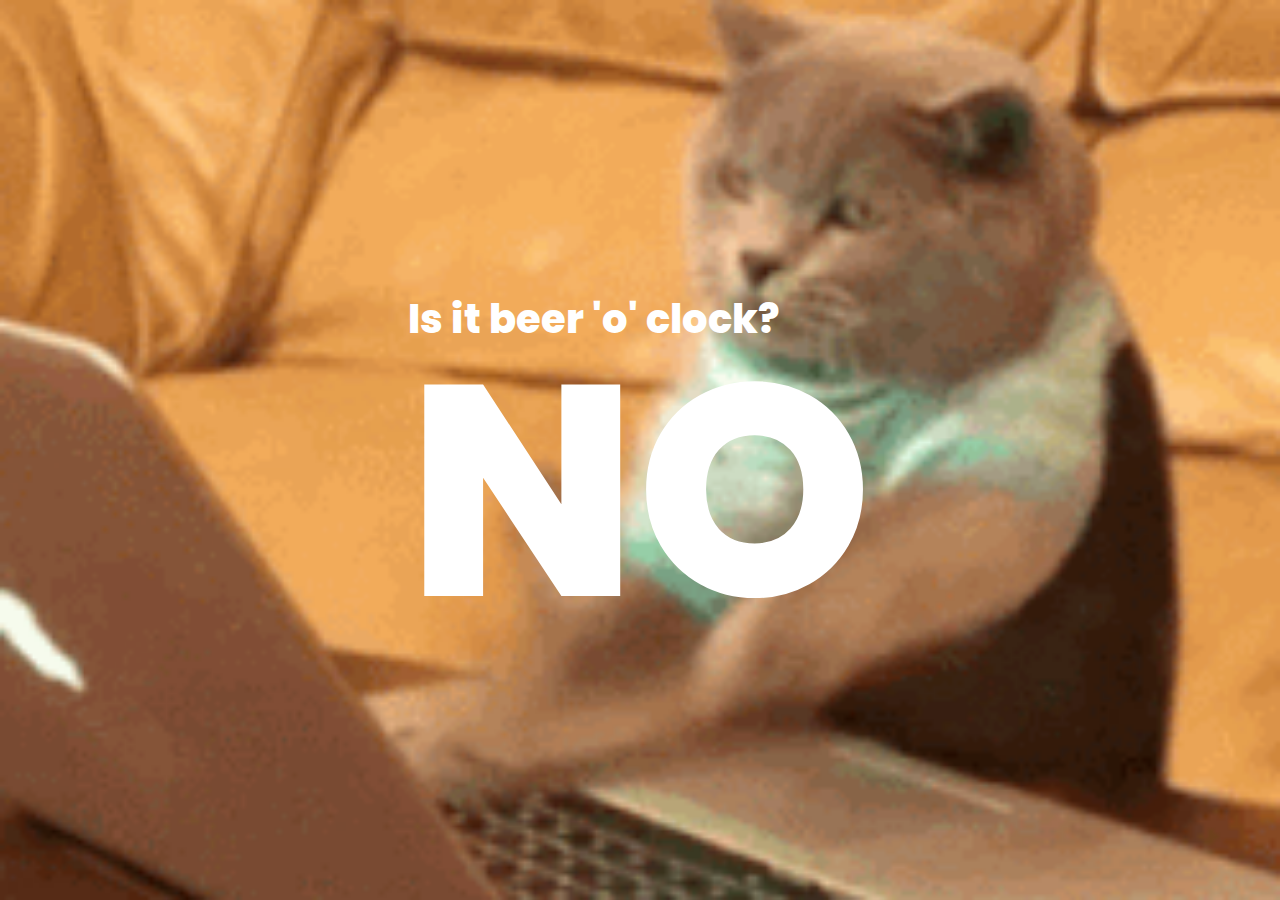
==== commit 8cf791f3: "Automated commit at 2018-02-06 16:53:16 UTC by middleman-deploy 2.0.0-alpha" ====
--- a/index.html
+++ b/index.html
@@ -6,6 +6,7 @@
     <meta name="viewport"
           content="width=device-width, initial-scale=1, shrink-to-fit=no">
     <!-- Use the title from a page's frontmatter if it has one -->
+    <link href="images/favicon-487d4b7d.png" rel="icon" type="image/png" />
       <meta name="description"           content="Beer 'o' clock" />
 
   <!-- Geocoding -->
@@ -37,19 +38,21 @@
   <meta name="twitter:title"         content="Let's livecode" />
   <meta name="twitter:description"   content="Beer 'o' clock" />
   <meta name="twitter:image:src"     content="images/social-b20bfedf.jpg" />
-    <title>Le Wagon - Middleman</title>
-    <link href="stylesheets/application-f613a60d.css" rel="stylesheet" />
-    <script src="javascripts/application-93de88c9.js"></script>
-    <link href="images/favicon-f15af148.png" rel="icon" type="image/png" />
+    <title>Let's livecode | Beer timer</title>
+    <link href="stylesheets/application-f6349d8c.css" rel="stylesheet" />
+    <script src="javascripts/application-8fe5572f.js"></script>
+    <link href="images/favicon-487d4b7d.png" rel="icon" type="image/png" />
   </head>
-  <body>
-    <div id="home">
-  <div class="home-content">
-    <p>
-      Let's livecode!
-    </p>
-  </div>
+  <body style="background-image:url('images/waiting-9b285a17.gif');">
+    <div class="content">
+  <h1>
+    Is it beer 'o' clock?
+  </h1>
+  <h2 id="beer-time" data-beer="images/beer-30f7dff0.gif" data-programming="images/programming-abac4de2.gif">
+    WAIT..
+  </h2>
 </div>
+
 
   </body>
 </html>
--- a/stylesheets/application-f6349d8c.css
+++ b/stylesheets/application-f6349d8c.css
@@ -0,0 +1,8 @@
+@import url("https://fonts.googleapis.com/css?family=Poppins:400,500,900");/*!
+ * Bootstrap v3.3.7 (http://getbootstrap.com)
+ * Copyright 2011-2016 Twitter, Inc.
+ * Licensed under MIT (https://github.com/twbs/bootstrap/blob/master/LICENSE)
+ *//*! normalize.css v3.0.3 | MIT License | github.com/necolas/normalize.css */html{font-family:sans-serif;-ms-text-size-adjust:100%;-webkit-text-size-adjust:100%}body{margin:0}article,aside,details,figcaption,figure,footer,header,hgroup,main,menu,nav,section,summary{display:block}audio,canvas,progress,video{display:inline-block;vertical-align:baseline}audio:not([controls]){display:none;height:0}[hidden],template{display:none}a{background-color:transparent}a:active,a:hover{outline:0}abbr[title]{border-bottom:1px dotted}b,strong{font-weight:bold}dfn{font-style:italic}h1{font-size:2em;margin:0.67em 0}mark{background:#ff0;color:#000}small{font-size:80%}sub,sup{font-size:75%;line-height:0;position:relative;vertical-align:baseline}sup{top:-0.5em}sub{bottom:-0.25em}img{border:0}svg:not(:root){overflow:hidden}figure{margin:1em 40px}hr{-webkit-box-sizing:content-box;box-sizing:content-box;height:0}pre{overflow:auto}code,kbd,pre,samp{font-family:monospace, monospace;font-size:1em}button,input,optgroup,select,textarea{color:inherit;font:inherit;margin:0}button{overflow:visible}button,select{text-transform:none}button,html input[type="button"],input[type="reset"],input[type="submit"]{-webkit-appearance:button;cursor:pointer}button[disabled],html input[disabled]{cursor:default}button::-moz-focus-inner,input::-moz-focus-inner{border:0;padding:0}input{line-height:normal}input[type="checkbox"],input[type="radio"]{-webkit-box-sizing:border-box;box-sizing:border-box;padding:0}input[type="number"]::-webkit-inner-spin-button,input[type="number"]::-webkit-outer-spin-button{height:auto}input[type="search"]{-webkit-appearance:textfield;-webkit-box-sizing:content-box;box-sizing:content-box}input[type="search"]::-webkit-search-cancel-button,input[type="search"]::-webkit-search-decoration{-webkit-appearance:none}fieldset{border:1px solid #c0c0c0;margin:0 2px;padding:0.35em 0.625em 0.75em}legend{border:0;padding:0}textarea{overflow:auto}optgroup{font-weight:bold}table{border-collapse:collapse;border-spacing:0}td,th{padding:0}/*! Source: https://github.com/h5bp/html5-boilerplate/blob/master/src/css/main.css */@media print{*,*:before,*:after{background:transparent !important;color:#000 !important;-webkit-box-shadow:none !important;box-shadow:none !important;text-shadow:none !important}a,a:visited{text-decoration:underline}a[href]:after{content:" (" attr(href) ")"}abbr[title]:after{content:" (" attr(title) ")"}a[href^="#"]:after,a[href^="javascript:"]:after{content:""}pre,blockquote{border:1px solid #999;page-break-inside:avoid}thead{display:table-header-group}tr,img{page-break-inside:avoid}img{max-width:100% !important}p,h2,h3{orphans:3;widows:3}h2,h3{page-break-after:avoid}.navbar{display:none}.btn>.caret,.dropup>.btn>.caret{border-top-color:#000 !important}.label{border:1px solid #000}.table{border-collapse:collapse !important}.table td,.table th{background-color:#fff !important}.table-bordered th,.table-bordered td{border:1px solid #ddd !important}}@font-face{font-family:'Glyphicons Halflings';src:url("../assets/bootstrap/glyphicons-halflings-regular-86b6f62b.eot");src:url("../assets/bootstrap/glyphicons-halflings-regular-86b6f62b.eot?#iefix") format("embedded-opentype"),url("../assets/bootstrap/glyphicons-halflings-regular-ca35b697.woff2") format("woff2"),url("../assets/bootstrap/glyphicons-halflings-regular-278e49a8.woff") format("woff"),url("../assets/bootstrap/glyphicons-halflings-regular-44bc1850.ttf") format("truetype"),url("../assets/bootstrap/glyphicons-halflings-regular-de51a849.svg#glyphicons_halflingsregular") format("svg")}.glyphicon{position:relative;top:1px;display:inline-block;font-family:'Glyphicons Halflings';font-style:normal;font-weight:normal;line-height:1;-webkit-font-smoothing:antialiased;-moz-osx-font-smoothing:grayscale}.glyphicon-asterisk:before{content:"\002a"}.glyphicon-plus:before{content:"\002b"}.glyphicon-euro:before,.glyphicon-eur:before{content:"\20ac"}.glyphicon-minus:before{content:"\2212"}.glyphicon-cloud:before{content:"\2601"}.glyphicon-envelope:before{content:"\2709"}.glyphicon-pencil:before{content:"\270f"}.glyphicon-glass:before{content:"\e001"}.glyphicon-music:before{content:"\e002"}.glyphicon-search:before{content:"\e003"}.glyphicon-heart:before{content:"\e005"}.glyphicon-star:before{content:"\e006"}.glyphicon-star-empty:before{content:"\e007"}.glyphicon-user:before{content:"\e008"}.glyphicon-film:before{content:"\e009"}.glyphicon-th-large:before{content:"\e010"}.glyphicon-th:before{content:"\e011"}.glyphicon-th-list:before{content:"\e012"}.glyphicon-ok:before{content:"\e013"}.glyphicon-remove:before{content:"\e014"}.glyphicon-zoom-in:before{content:"\e015"}.glyphicon-zoom-out:before{content:"\e016"}.glyphicon-off:before{content:"\e017"}.glyphicon-signal:before{content:"\e018"}.glyphicon-cog:before{content:"\e019"}.glyphicon-trash:before{content:"\e020"}.glyphicon-home:before{content:"\e021"}.glyphicon-file:before{content:"\e022"}.glyphicon-time:before{content:"\e023"}.glyphicon-road:before{content:"\e024"}.glyphicon-download-alt:before{content:"\e025"}.glyphicon-download:before{content:"\e026"}.glyphicon-upload:before{content:"\e027"}.glyphicon-inbox:before{content:"\e028"}.glyphicon-play-circle:before{content:"\e029"}.glyphicon-repeat:before{content:"\e030"}.glyphicon-refresh:before{content:"\e031"}.glyphicon-list-alt:before{content:"\e032"}.glyphicon-lock:before{content:"\e033"}.glyphicon-flag:before{content:"\e034"}.glyphicon-headphones:before{content:"\e035"}.glyphicon-volume-off:before{content:"\e036"}.glyphicon-volume-down:before{content:"\e037"}.glyphicon-volume-up:before{content:"\e038"}.glyphicon-qrcode:before{content:"\e039"}.glyphicon-barcode:before{content:"\e040"}.glyphicon-tag:before{content:"\e041"}.glyphicon-tags:before{content:"\e042"}.glyphicon-book:before{content:"\e043"}.glyphicon-bookmark:before{content:"\e044"}.glyphicon-print:before{content:"\e045"}.glyphicon-camera:before{content:"\e046"}.glyphicon-font:before{content:"\e047"}.glyphicon-bold:before{content:"\e048"}.glyphicon-italic:before{content:"\e049"}.glyphicon-text-height:before{content:"\e050"}.glyphicon-text-width:before{content:"\e051"}.glyphicon-align-left:before{content:"\e052"}.glyphicon-align-center:before{content:"\e053"}.glyphicon-align-right:before{content:"\e054"}.glyphicon-align-justify:before{content:"\e055"}.glyphicon-list:before{content:"\e056"}.glyphicon-indent-left:before{content:"\e057"}.glyphicon-indent-right:before{content:"\e058"}.glyphicon-facetime-video:before{content:"\e059"}.glyphicon-picture:before{content:"\e060"}.glyphicon-map-marker:before{content:"\e062"}.glyphicon-adjust:before{content:"\e063"}.glyphicon-tint:before{content:"\e064"}.glyphicon-edit:before{content:"\e065"}.glyphicon-share:before{content:"\e066"}.glyphicon-check:before{content:"\e067"}.glyphicon-move:before{content:"\e068"}.glyphicon-step-backward:before{content:"\e069"}.glyphicon-fast-backward:before{content:"\e070"}.glyphicon-backward:before{content:"\e071"}.glyphicon-play:before{content:"\e072"}.glyphicon-pause:before{content:"\e073"}.glyphicon-stop:before{content:"\e074"}.glyphicon-forward:before{content:"\e075"}.glyphicon-fast-forward:before{content:"\e076"}.glyphicon-step-forward:before{content:"\e077"}.glyphicon-eject:before{content:"\e078"}.glyphicon-chevron-left:before{content:"\e079"}.glyphicon-chevron-right:before{content:"\e080"}.glyphicon-plus-sign:before{content:"\e081"}.glyphicon-minus-sign:before{content:"\e082"}.glyphicon-remove-sign:before{content:"\e083"}.glyphicon-ok-sign:before{content:"\e084"}.glyphicon-question-sign:before{content:"\e085"}.glyphicon-info-sign:before{content:"\e086"}.glyphicon-screenshot:before{content:"\e087"}.glyphicon-remove-circle:before{content:"\e088"}.glyphicon-ok-circle:before{content:"\e089"}.glyphicon-ban-circle:before{content:"\e090"}.glyphicon-arrow-left:before{content:"\e091"}.glyphicon-arrow-right:before{content:"\e092"}.glyphicon-arrow-up:before{content:"\e093"}.glyphicon-arrow-down:before{content:"\e094"}.glyphicon-share-alt:before{content:"\e095"}.glyphicon-resize-full:before{content:"\e096"}.glyphicon-resize-small:before{content:"\e097"}.glyphicon-exclamation-sign:before{content:"\e101"}.glyphicon-gift:before{content:"\e102"}.glyphicon-leaf:before{content:"\e103"}.glyphicon-fire:before{content:"\e104"}.glyphicon-eye-open:before{content:"\e105"}.glyphicon-eye-close:before{content:"\e106"}.glyphicon-warning-sign:before{content:"\e107"}.glyphicon-plane:before{content:"\e108"}.glyphicon-calendar:before{content:"\e109"}.glyphicon-random:before{content:"\e110"}.glyphicon-comment:before{content:"\e111"}.glyphicon-magnet:before{content:"\e112"}.glyphicon-chevron-up:before{content:"\e113"}.glyphicon-chevron-down:before{content:"\e114"}.glyphicon-retweet:before{content:"\e115"}.glyphicon-shopping-cart:before{content:"\e116"}.glyphicon-folder-close:before{content:"\e117"}.glyphicon-folder-open:before{content:"\e118"}.glyphicon-resize-vertical:before{content:"\e119"}.glyphicon-resize-horizontal:before{content:"\e120"}.glyphicon-hdd:before{content:"\e121"}.glyphicon-bullhorn:before{content:"\e122"}.glyphicon-bell:before{content:"\e123"}.glyphicon-certificate:before{content:"\e124"}.glyphicon-thumbs-up:before{content:"\e125"}.glyphicon-thumbs-down:before{content:"\e126"}.glyphicon-hand-right:before{content:"\e127"}.glyphicon-hand-left:before{content:"\e128"}.glyphicon-hand-up:before{content:"\e129"}.glyphicon-hand-down:before{content:"\e130"}.glyphicon-circle-arrow-right:before{content:"\e131"}.glyphicon-circle-arrow-left:before{content:"\e132"}.glyphicon-circle-arrow-up:before{content:"\e133"}.glyphicon-circle-arrow-down:before{content:"\e134"}.glyphicon-globe:before{content:"\e135"}.glyphicon-wrench:before{content:"\e136"}.glyphicon-tasks:before{content:"\e137"}.glyphicon-filter:before{content:"\e138"}.glyphicon-briefcase:before{content:"\e139"}.glyphicon-fullscreen:before{content:"\e140"}.glyphicon-dashboard:before{content:"\e141"}.glyphicon-paperclip:before{content:"\e142"}.glyphicon-heart-empty:before{content:"\e143"}.glyphicon-link:before{content:"\e144"}.glyphicon-phone:before{content:"\e145"}.glyphicon-pushpin:before{content:"\e146"}.glyphicon-usd:before{content:"\e148"}.glyphicon-gbp:before{content:"\e149"}.glyphicon-sort:before{content:"\e150"}.glyphicon-sort-by-alphabet:before{content:"\e151"}.glyphicon-sort-by-alphabet-alt:before{content:"\e152"}.glyphicon-sort-by-order:before{content:"\e153"}.glyphicon-sort-by-order-alt:before{content:"\e154"}.glyphicon-sort-by-attributes:before{content:"\e155"}.glyphicon-sort-by-attributes-alt:before{content:"\e156"}.glyphicon-unchecked:before{content:"\e157"}.glyphicon-expand:before{content:"\e158"}.glyphicon-collapse-down:before{content:"\e159"}.glyphicon-collapse-up:before{content:"\e160"}.glyphicon-log-in:before{content:"\e161"}.glyphicon-flash:before{content:"\e162"}.glyphicon-log-out:before{content:"\e163"}.glyphicon-new-window:before{content:"\e164"}.glyphicon-record:before{content:"\e165"}.glyphicon-save:before{content:"\e166"}.glyphicon-open:before{content:"\e167"}.glyphicon-saved:before{content:"\e168"}.glyphicon-import:before{content:"\e169"}.glyphicon-export:before{content:"\e170"}.glyphicon-send:before{content:"\e171"}.glyphicon-floppy-disk:before{content:"\e172"}.glyphicon-floppy-saved:before{content:"\e173"}.glyphicon-floppy-remove:before{content:"\e174"}.glyphicon-floppy-save:before{content:"\e175"}.glyphicon-floppy-open:before{content:"\e176"}.glyphicon-credit-card:before{content:"\e177"}.glyphicon-transfer:before{content:"\e178"}.glyphicon-cutlery:before{content:"\e179"}.glyphicon-header:before{content:"\e180"}.glyphicon-compressed:before{content:"\e181"}.glyphicon-earphone:before{content:"\e182"}.glyphicon-phone-alt:before{content:"\e183"}.glyphicon-tower:before{content:"\e184"}.glyphicon-stats:before{content:"\e185"}.glyphicon-sd-video:before{content:"\e186"}.glyphicon-hd-video:before{content:"\e187"}.glyphicon-subtitles:before{content:"\e188"}.glyphicon-sound-stereo:before{content:"\e189"}.glyphicon-sound-dolby:before{content:"\e190"}.glyphicon-sound-5-1:before{content:"\e191"}.glyphicon-sound-6-1:before{content:"\e192"}.glyphicon-sound-7-1:before{content:"\e193"}.glyphicon-copyright-mark:before{content:"\e194"}.glyphicon-registration-mark:before{content:"\e195"}.glyphicon-cloud-download:before{content:"\e197"}.glyphicon-cloud-upload:before{content:"\e198"}.glyphicon-tree-conifer:before{content:"\e199"}.glyphicon-tree-deciduous:before{content:"\e200"}.glyphicon-cd:before{content:"\e201"}.glyphicon-save-file:before{content:"\e202"}.glyphicon-open-file:before{content:"\e203"}.glyphicon-level-up:before{content:"\e204"}.glyphicon-copy:before{content:"\e205"}.glyphicon-paste:before{content:"\e206"}.glyphicon-alert:before{content:"\e209"}.glyphicon-equalizer:before{content:"\e210"}.glyphicon-king:before{content:"\e211"}.glyphicon-queen:before{content:"\e212"}.glyphicon-pawn:before{content:"\e213"}.glyphicon-bishop:before{content:"\e214"}.glyphicon-knight:before{content:"\e215"}.glyphicon-baby-formula:before{content:"\e216"}.glyphicon-tent:before{content:"\26fa"}.glyphicon-blackboard:before{content:"\e218"}.glyphicon-bed:before{content:"\e219"}.glyphicon-apple:before{content:"\f8ff"}.glyphicon-erase:before{content:"\e221"}.glyphicon-hourglass:before{content:"\231b"}.glyphicon-lamp:before{content:"\e223"}.glyphicon-duplicate:before{content:"\e224"}.glyphicon-piggy-bank:before{content:"\e225"}.glyphicon-scissors:before{content:"\e226"}.glyphicon-bitcoin:before{content:"\e227"}.glyphicon-btc:before{content:"\e227"}.glyphicon-xbt:before{content:"\e227"}.glyphicon-yen:before{content:"\00a5"}.glyphicon-jpy:before{content:"\00a5"}.glyphicon-ruble:before{content:"\20bd"}.glyphicon-rub:before{content:"\20bd"}.glyphicon-scale:before{content:"\e230"}.glyphicon-ice-lolly:before{content:"\e231"}.glyphicon-ice-lolly-tasted:before{content:"\e232"}.glyphicon-education:before{content:"\e233"}.glyphicon-option-horizontal:before{content:"\e234"}.glyphicon-option-vertical:before{content:"\e235"}.glyphicon-menu-hamburger:before{content:"\e236"}.glyphicon-modal-window:before{content:"\e237"}.glyphicon-oil:before{content:"\e238"}.glyphicon-grain:before{content:"\e239"}.glyphicon-sunglasses:before{content:"\e240"}.glyphicon-text-size:before{content:"\e241"}.glyphicon-text-color:before{content:"\e242"}.glyphicon-text-background:before{content:"\e243"}.glyphicon-object-align-top:before{content:"\e244"}.glyphicon-object-align-bottom:before{content:"\e245"}.glyphicon-object-align-horizontal:before{content:"\e246"}.glyphicon-object-align-left:before{content:"\e247"}.glyphicon-object-align-vertical:before{content:"\e248"}.glyphicon-object-align-right:before{content:"\e249"}.glyphicon-triangle-right:before{content:"\e250"}.glyphicon-triangle-left:before{content:"\e251"}.glyphicon-triangle-bottom:before{content:"\e252"}.glyphicon-triangle-top:before{content:"\e253"}.glyphicon-console:before{content:"\e254"}.glyphicon-superscript:before{content:"\e255"}.glyphicon-subscript:before{content:"\e256"}.glyphicon-menu-left:before{content:"\e257"}.glyphicon-menu-right:before{content:"\e258"}.glyphicon-menu-down:before{content:"\e259"}.glyphicon-menu-up:before{content:"\e260"}*{-webkit-box-sizing:border-box;box-sizing:border-box}*:before,*:after{-webkit-box-sizing:border-box;box-sizing:border-box}html{font-size:10px;-webkit-tap-highlight-color:transparent}body{font-family:"Poppins", "Helvetica", "sans-serif";font-size:18px;line-height:1.42857143;color:#333333;background-color:#F4F4F4}input,button,select,textarea{font-family:inherit;font-size:inherit;line-height:inherit}a{color:#469AE0;text-decoration:none}a:hover,a:focus{color:#1f74ba;text-decoration:underline}a:focus{outline:5px auto -webkit-focus-ring-color;outline-offset:-2px}figure{margin:0}img{vertical-align:middle}.img-responsive{display:block;max-width:100%;height:auto}.img-rounded{border-radius:2px}.img-thumbnail{padding:4px;line-height:1.42857143;background-color:#F4F4F4;border:1px solid #ddd;border-radius:2px;-webkit-transition:all 0.2s ease-in-out;transition:all 0.2s ease-in-out;display:inline-block;max-width:100%;height:auto}.img-circle{border-radius:50%}hr{margin-top:25px;margin-bottom:25px;border:0;border-top:1px solid #eeeeee}.sr-only{position:absolute;width:1px;height:1px;margin:-1px;padding:0;overflow:hidden;clip:rect(0, 0, 0, 0);border:0}.sr-only-focusable:active,.sr-only-focusable:focus{position:static;width:auto;height:auto;margin:0;overflow:visible;clip:auto}[role="button"]{cursor:pointer}h1,h2,h3,h4,h5,h6,.h1,.h2,.h3,.h4,.h5,.h6{font-family:"Poppins", "Helvetica", "sans-serif";font-weight:500;line-height:1.1;color:inherit}h1 small,h1 .small,h2 small,h2 .small,h3 small,h3 .small,h4 small,h4 .small,h5 small,h5 .small,h6 small,h6 .small,.h1 small,.h1 .small,.h2 small,.h2 .small,.h3 small,.h3 .small,.h4 small,.h4 .small,.h5 small,.h5 .small,.h6 small,.h6 .small{font-weight:normal;line-height:1;color:#777777}h1,.h1,h2,.h2,h3,.h3{margin-top:25px;margin-bottom:12.5px}h1 small,h1 .small,.h1 small,.h1 .small,h2 small,h2 .small,.h2 small,.h2 .small,h3 small,h3 .small,.h3 small,.h3 .small{font-size:65%}h4,.h4,h5,.h5,h6,.h6{margin-top:12.5px;margin-bottom:12.5px}h4 small,h4 .small,.h4 small,.h4 .small,h5 small,h5 .small,.h5 small,.h5 .small,h6 small,h6 .small,.h6 small,.h6 .small{font-size:75%}h1,.h1{font-size:46px}h2,.h2{font-size:38px}h3,.h3{font-size:31px}h4,.h4{font-size:23px}h5,.h5{font-size:18px}h6,.h6{font-size:16px}p{margin:0 0 12.5px}.lead{margin-bottom:25px;font-size:20px;font-weight:300;line-height:1.4}@media (min-width: 768px){.lead{font-size:27px}}small,.small{font-size:88%}mark,.mark{background-color:#fcf8e3;padding:.2em}.text-left{text-align:left}.text-right{text-align:right}.text-center{text-align:center}.text-justify{text-align:justify}.text-nowrap{white-space:nowrap}.text-lowercase{text-transform:lowercase}.text-uppercase,.initialism{text-transform:uppercase}.text-capitalize{text-transform:capitalize}.text-muted{color:#777777}.text-primary{color:#469AE0}a.text-primary:hover,a.text-primary:focus{color:#2381d0}.text-success{color:#3c763d}a.text-success:hover,a.text-success:focus{color:#2b542c}.text-info{color:#31708f}a.text-info:hover,a.text-info:focus{color:#245269}.text-warning{color:#8a6d3b}a.text-warning:hover,a.text-warning:focus{color:#66512c}.text-danger{color:#a94442}a.text-danger:hover,a.text-danger:focus{color:#843534}.bg-primary{color:#fff}.bg-primary{background-color:#469AE0}a.bg-primary:hover,a.bg-primary:focus{background-color:#2381d0}.bg-success{background-color:#dff0d8}a.bg-success:hover,a.bg-success:focus{background-color:#c1e2b3}.bg-info{background-color:#d9edf7}a.bg-info:hover,a.bg-info:focus{background-color:#afd9ee}.bg-warning{background-color:#fcf8e3}a.bg-warning:hover,a.bg-warning:focus{background-color:#f7ecb5}.bg-danger{background-color:#f2dede}a.bg-danger:hover,a.bg-danger:focus{background-color:#e4b9b9}.page-header{padding-bottom:11.5px;margin:50px 0 25px;border-bottom:1px solid #eeeeee}ul,ol{margin-top:0;margin-bottom:12.5px}ul ul,ul ol,ol ul,ol ol{margin-bottom:0}.list-unstyled{padding-left:0;list-style:none}.list-inline{padding-left:0;list-style:none;margin-left:-5px}.list-inline>li{display:inline-block;padding-left:5px;padding-right:5px}dl{margin-top:0;margin-bottom:25px}dt,dd{line-height:1.42857143}dt{font-weight:bold}dd{margin-left:0}.dl-horizontal dd:before,.dl-horizontal dd:after{content:" ";display:table}.dl-horizontal dd:after{clear:both}@media (min-width: 768px){.dl-horizontal dt{float:left;width:160px;clear:left;text-align:right;overflow:hidden;text-overflow:ellipsis;white-space:nowrap}.dl-horizontal dd{margin-left:180px}}abbr[title],abbr[data-original-title]{cursor:help;border-bottom:1px dotted #777777}.initialism{font-size:90%}blockquote{padding:12.5px 25px;margin:0 0 25px;font-size:22.5px;border-left:5px solid #eeeeee}blockquote p:last-child,blockquote ul:last-child,blockquote ol:last-child{margin-bottom:0}blockquote footer,blockquote small,blockquote .small{display:block;font-size:80%;line-height:1.42857143;color:#777777}blockquote footer:before,blockquote small:before,blockquote .small:before{content:'\2014 \00A0'}.blockquote-reverse,blockquote.pull-right{padding-right:15px;padding-left:0;border-right:5px solid #eeeeee;border-left:0;text-align:right}.blockquote-reverse footer:before,.blockquote-reverse small:before,.blockquote-reverse .small:before,blockquote.pull-right footer:before,blockquote.pull-right small:before,blockquote.pull-right .small:before{content:''}.blockquote-reverse footer:after,.blockquote-reverse small:after,.blockquote-reverse .small:after,blockquote.pull-right footer:after,blockquote.pull-right small:after,blockquote.pull-right .small:after{content:'\00A0 \2014'}address{margin-bottom:25px;font-style:normal;line-height:1.42857143}code,kbd,pre,samp{font-family:Menlo, Monaco, Consolas, "Courier New", monospace}code{padding:2px 4px;font-size:90%;color:#c7254e;background-color:#f9f2f4;border-radius:2px}kbd{padding:2px 4px;font-size:90%;color:#fff;background-color:#333;border-radius:2px;-webkit-box-shadow:inset 0 -1px 0 rgba(0,0,0,0.25);box-shadow:inset 0 -1px 0 rgba(0,0,0,0.25)}kbd kbd{padding:0;font-size:100%;font-weight:bold;-webkit-box-shadow:none;box-shadow:none}pre{display:block;padding:12px;margin:0 0 12.5px;font-size:17px;line-height:1.42857143;word-break:break-all;word-wrap:break-word;color:#333333;background-color:#f5f5f5;border:1px solid #ccc;border-radius:2px}pre code{padding:0;font-size:inherit;color:inherit;white-space:pre-wrap;background-color:transparent;border-radius:0}.pre-scrollable{max-height:340px;overflow-y:scroll}.container{margin-right:auto;margin-left:auto;padding-left:15px;padding-right:15px}.container:before,.container:after{content:" ";display:table}.container:after{clear:both}@media (min-width: 768px){.container{width:750px}}@media (min-width: 992px){.container{width:970px}}@media (min-width: 1200px){.container{width:1170px}}.container-fluid{margin-right:auto;margin-left:auto;padding-left:15px;padding-right:15px}.container-fluid:before,.container-fluid:after{content:" ";display:table}.container-fluid:after{clear:both}.row{margin-left:-15px;margin-right:-15px}.row:before,.row:after{content:" ";display:table}.row:after{clear:both}.col-xs-1,.col-sm-1,.col-md-1,.col-lg-1,.col-xs-2,.col-sm-2,.col-md-2,.col-lg-2,.col-xs-3,.col-sm-3,.col-md-3,.col-lg-3,.col-xs-4,.col-sm-4,.col-md-4,.col-lg-4,.col-xs-5,.col-sm-5,.col-md-5,.col-lg-5,.col-xs-6,.col-sm-6,.col-md-6,.col-lg-6,.col-xs-7,.col-sm-7,.col-md-7,.col-lg-7,.col-xs-8,.col-sm-8,.col-md-8,.col-lg-8,.col-xs-9,.col-sm-9,.col-md-9,.col-lg-9,.col-xs-10,.col-sm-10,.col-md-10,.col-lg-10,.col-xs-11,.col-sm-11,.col-md-11,.col-lg-11,.col-xs-12,.col-sm-12,.col-md-12,.col-lg-12{position:relative;min-height:1px;padding-left:15px;padding-right:15px}.col-xs-1,.col-xs-2,.col-xs-3,.col-xs-4,.col-xs-5,.col-xs-6,.col-xs-7,.col-xs-8,.col-xs-9,.col-xs-10,.col-xs-11,.col-xs-12{float:left}.col-xs-1{width:8.33333333%}.col-xs-2{width:16.66666667%}.col-xs-3{width:25%}.col-xs-4{width:33.33333333%}.col-xs-5{width:41.66666667%}.col-xs-6{width:50%}.col-xs-7{width:58.33333333%}.col-xs-8{width:66.66666667%}.col-xs-9{width:75%}.col-xs-10{width:83.33333333%}.col-xs-11{width:91.66666667%}.col-xs-12{width:100%}.col-xs-pull-0{right:auto}.col-xs-pull-1{right:8.33333333%}.col-xs-pull-2{right:16.66666667%}.col-xs-pull-3{right:25%}.col-xs-pull-4{right:33.33333333%}.col-xs-pull-5{right:41.66666667%}.col-xs-pull-6{right:50%}.col-xs-pull-7{right:58.33333333%}.col-xs-pull-8{right:66.66666667%}.col-xs-pull-9{right:75%}.col-xs-pull-10{right:83.33333333%}.col-xs-pull-11{right:91.66666667%}.col-xs-pull-12{right:100%}.col-xs-push-0{left:auto}.col-xs-push-1{left:8.33333333%}.col-xs-push-2{left:16.66666667%}.col-xs-push-3{left:25%}.col-xs-push-4{left:33.33333333%}.col-xs-push-5{left:41.66666667%}.col-xs-push-6{left:50%}.col-xs-push-7{left:58.33333333%}.col-xs-push-8{left:66.66666667%}.col-xs-push-9{left:75%}.col-xs-push-10{left:83.33333333%}.col-xs-push-11{left:91.66666667%}.col-xs-push-12{left:100%}.col-xs-offset-0{margin-left:0%}.col-xs-offset-1{margin-left:8.33333333%}.col-xs-offset-2{margin-left:16.66666667%}.col-xs-offset-3{margin-left:25%}.col-xs-offset-4{margin-left:33.33333333%}.col-xs-offset-5{margin-left:41.66666667%}.col-xs-offset-6{margin-left:50%}.col-xs-offset-7{margin-left:58.33333333%}.col-xs-offset-8{margin-left:66.66666667%}.col-xs-offset-9{margin-left:75%}.col-xs-offset-10{margin-left:83.33333333%}.col-xs-offset-11{margin-left:91.66666667%}.col-xs-offset-12{margin-left:100%}@media (min-width: 768px){.col-sm-1,.col-sm-2,.col-sm-3,.col-sm-4,.col-sm-5,.col-sm-6,.col-sm-7,.col-sm-8,.col-sm-9,.col-sm-10,.col-sm-11,.col-sm-12{float:left}.col-sm-1{width:8.33333333%}.col-sm-2{width:16.66666667%}.col-sm-3{width:25%}.col-sm-4{width:33.33333333%}.col-sm-5{width:41.66666667%}.col-sm-6{width:50%}.col-sm-7{width:58.33333333%}.col-sm-8{width:66.66666667%}.col-sm-9{width:75%}.col-sm-10{width:83.33333333%}.col-sm-11{width:91.66666667%}.col-sm-12{width:100%}.col-sm-pull-0{right:auto}.col-sm-pull-1{right:8.33333333%}.col-sm-pull-2{right:16.66666667%}.col-sm-pull-3{right:25%}.col-sm-pull-4{right:33.33333333%}.col-sm-pull-5{right:41.66666667%}.col-sm-pull-6{right:50%}.col-sm-pull-7{right:58.33333333%}.col-sm-pull-8{right:66.66666667%}.col-sm-pull-9{right:75%}.col-sm-pull-10{right:83.33333333%}.col-sm-pull-11{right:91.66666667%}.col-sm-pull-12{right:100%}.col-sm-push-0{left:auto}.col-sm-push-1{left:8.33333333%}.col-sm-push-2{left:16.66666667%}.col-sm-push-3{left:25%}.col-sm-push-4{left:33.33333333%}.col-sm-push-5{left:41.66666667%}.col-sm-push-6{left:50%}.col-sm-push-7{left:58.33333333%}.col-sm-push-8{left:66.66666667%}.col-sm-push-9{left:75%}.col-sm-push-10{left:83.33333333%}.col-sm-push-11{left:91.66666667%}.col-sm-push-12{left:100%}.col-sm-offset-0{margin-left:0%}.col-sm-offset-1{margin-left:8.33333333%}.col-sm-offset-2{margin-left:16.66666667%}.col-sm-offset-3{margin-left:25%}.col-sm-offset-4{margin-left:33.33333333%}.col-sm-offset-5{margin-left:41.66666667%}.col-sm-offset-6{margin-left:50%}.col-sm-offset-7{margin-left:58.33333333%}.col-sm-offset-8{margin-left:66.66666667%}.col-sm-offset-9{margin-left:75%}.col-sm-offset-10{margin-left:83.33333333%}.col-sm-offset-11{margin-left:91.66666667%}.col-sm-offset-12{margin-left:100%}}@media (min-width: 992px){.col-md-1,.col-md-2,.col-md-3,.col-md-4,.col-md-5,.col-md-6,.col-md-7,.col-md-8,.col-md-9,.col-md-10,.col-md-11,.col-md-12{float:left}.col-md-1{width:8.33333333%}.col-md-2{width:16.66666667%}.col-md-3{width:25%}.col-md-4{width:33.33333333%}.col-md-5{width:41.66666667%}.col-md-6{width:50%}.col-md-7{width:58.33333333%}.col-md-8{width:66.66666667%}.col-md-9{width:75%}.col-md-10{width:83.33333333%}.col-md-11{width:91.66666667%}.col-md-12{width:100%}.col-md-pull-0{right:auto}.col-md-pull-1{right:8.33333333%}.col-md-pull-2{right:16.66666667%}.col-md-pull-3{right:25%}.col-md-pull-4{right:33.33333333%}.col-md-pull-5{right:41.66666667%}.col-md-pull-6{right:50%}.col-md-pull-7{right:58.33333333%}.col-md-pull-8{right:66.66666667%}.col-md-pull-9{right:75%}.col-md-pull-10{right:83.33333333%}.col-md-pull-11{right:91.66666667%}.col-md-pull-12{right:100%}.col-md-push-0{left:auto}.col-md-push-1{left:8.33333333%}.col-md-push-2{left:16.66666667%}.col-md-push-3{left:25%}.col-md-push-4{left:33.33333333%}.col-md-push-5{left:41.66666667%}.col-md-push-6{left:50%}.col-md-push-7{left:58.33333333%}.col-md-push-8{left:66.66666667%}.col-md-push-9{left:75%}.col-md-push-10{left:83.33333333%}.col-md-push-11{left:91.66666667%}.col-md-push-12{left:100%}.col-md-offset-0{margin-left:0%}.col-md-offset-1{margin-left:8.33333333%}.col-md-offset-2{margin-left:16.66666667%}.col-md-offset-3{margin-left:25%}.col-md-offset-4{margin-left:33.33333333%}.col-md-offset-5{margin-left:41.66666667%}.col-md-offset-6{margin-left:50%}.col-md-offset-7{margin-left:58.33333333%}.col-md-offset-8{margin-left:66.66666667%}.col-md-offset-9{margin-left:75%}.col-md-offset-10{margin-left:83.33333333%}.col-md-offset-11{margin-left:91.66666667%}.col-md-offset-12{margin-left:100%}}@media (min-width: 1200px){.col-lg-1,.col-lg-2,.col-lg-3,.col-lg-4,.col-lg-5,.col-lg-6,.col-lg-7,.col-lg-8,.col-lg-9,.col-lg-10,.col-lg-11,.col-lg-12{float:left}.col-lg-1{width:8.33333333%}.col-lg-2{width:16.66666667%}.col-lg-3{width:25%}.col-lg-4{width:33.33333333%}.col-lg-5{width:41.66666667%}.col-lg-6{width:50%}.col-lg-7{width:58.33333333%}.col-lg-8{width:66.66666667%}.col-lg-9{width:75%}.col-lg-10{width:83.33333333%}.col-lg-11{width:91.66666667%}.col-lg-12{width:100%}.col-lg-pull-0{right:auto}.col-lg-pull-1{right:8.33333333%}.col-lg-pull-2{right:16.66666667%}.col-lg-pull-3{right:25%}.col-lg-pull-4{right:33.33333333%}.col-lg-pull-5{right:41.66666667%}.col-lg-pull-6{right:50%}.col-lg-pull-7{right:58.33333333%}.col-lg-pull-8{right:66.66666667%}.col-lg-pull-9{right:75%}.col-lg-pull-10{right:83.33333333%}.col-lg-pull-11{right:91.66666667%}.col-lg-pull-12{right:100%}.col-lg-push-0{left:auto}.col-lg-push-1{left:8.33333333%}.col-lg-push-2{left:16.66666667%}.col-lg-push-3{left:25%}.col-lg-push-4{left:33.33333333%}.col-lg-push-5{left:41.66666667%}.col-lg-push-6{left:50%}.col-lg-push-7{left:58.33333333%}.col-lg-push-8{left:66.66666667%}.col-lg-push-9{left:75%}.col-lg-push-10{left:83.33333333%}.col-lg-push-11{left:91.66666667%}.col-lg-push-12{left:100%}.col-lg-offset-0{margin-left:0%}.col-lg-offset-1{margin-left:8.33333333%}.col-lg-offset-2{margin-left:16.66666667%}.col-lg-offset-3{margin-left:25%}.col-lg-offset-4{margin-left:33.33333333%}.col-lg-offset-5{margin-left:41.66666667%}.col-lg-offset-6{margin-left:50%}.col-lg-offset-7{margin-left:58.33333333%}.col-lg-offset-8{margin-left:66.66666667%}.col-lg-offset-9{margin-left:75%}.col-lg-offset-10{margin-left:83.33333333%}.col-lg-offset-11{margin-left:91.66666667%}.col-lg-offset-12{margin-left:100%}}table{background-color:transparent}caption{padding-top:8px;padding-bottom:8px;color:#777777;text-align:left}th{text-align:left}.table{width:100%;max-width:100%;margin-bottom:25px}.table>thead>tr>th,.table>thead>tr>td,.table>tbody>tr>th,.table>tbody>tr>td,.table>tfoot>tr>th,.table>tfoot>tr>td{padding:8px;line-height:1.42857143;vertical-align:top;border-top:1px solid #ddd}.table>thead>tr>th{vertical-align:bottom;border-bottom:2px solid #ddd}.table>caption+thead>tr:first-child>th,.table>caption+thead>tr:first-child>td,.table>colgroup+thead>tr:first-child>th,.table>colgroup+thead>tr:first-child>td,.table>thead:first-child>tr:first-child>th,.table>thead:first-child>tr:first-child>td{border-top:0}.table>tbody+tbody{border-top:2px solid #ddd}.table .table{background-color:#F4F4F4}.table-condensed>thead>tr>th,.table-condensed>thead>tr>td,.table-condensed>tbody>tr>th,.table-condensed>tbody>tr>td,.table-condensed>tfoot>tr>th,.table-condensed>tfoot>tr>td{padding:5px}.table-bordered{border:1px solid #ddd}.table-bordered>thead>tr>th,.table-bordered>thead>tr>td,.table-bordered>tbody>tr>th,.table-bordered>tbody>tr>td,.table-bordered>tfoot>tr>th,.table-bordered>tfoot>tr>td{border:1px solid #ddd}.table-bordered>thead>tr>th,.table-bordered>thead>tr>td{border-bottom-width:2px}.table-striped>tbody>tr:nth-of-type(odd){background-color:#f9f9f9}.table-hover>tbody>tr:hover{background-color:#f5f5f5}table col[class*="col-"]{position:static;float:none;display:table-column}table td[class*="col-"],table th[class*="col-"]{position:static;float:none;display:table-cell}.table>thead>tr>td.active,.table>thead>tr>th.active,.table>thead>tr.active>td,.table>thead>tr.active>th,.table>tbody>tr>td.active,.table>tbody>tr>th.active,.table>tbody>tr.active>td,.table>tbody>tr.active>th,.table>tfoot>tr>td.active,.table>tfoot>tr>th.active,.table>tfoot>tr.active>td,.table>tfoot>tr.active>th{background-color:#f5f5f5}.table-hover>tbody>tr>td.active:hover,.table-hover>tbody>tr>th.active:hover,.table-hover>tbody>tr.active:hover>td,.table-hover>tbody>tr:hover>.active,.table-hover>tbody>tr.active:hover>th{background-color:#e8e8e8}.table>thead>tr>td.success,.table>thead>tr>th.success,.table>thead>tr.success>td,.table>thead>tr.success>th,.table>tbody>tr>td.success,.table>tbody>tr>th.success,.table>tbody>tr.success>td,.table>tbody>tr.success>th,.table>tfoot>tr>td.success,.table>tfoot>tr>th.success,.table>tfoot>tr.success>td,.table>tfoot>tr.success>th{background-color:#dff0d8}.table-hover>tbody>tr>td.success:hover,.table-hover>tbody>tr>th.success:hover,.table-hover>tbody>tr.success:hover>td,.table-hover>tbody>tr:hover>.success,.table-hover>tbody>tr.success:hover>th{background-color:#d0e9c6}.table>thead>tr>td.info,.table>thead>tr>th.info,.table>thead>tr.info>td,.table>thead>tr.info>th,.table>tbody>tr>td.info,.table>tbody>tr>th.info,.table>tbody>tr.info>td,.table>tbody>tr.info>th,.table>tfoot>tr>td.info,.table>tfoot>tr>th.info,.table>tfoot>tr.info>td,.table>tfoot>tr.info>th{background-color:#d9edf7}.table-hover>tbody>tr>td.info:hover,.table-hover>tbody>tr>th.info:hover,.table-hover>tbody>tr.info:hover>td,.table-hover>tbody>tr:hover>.info,.table-hover>tbody>tr.info:hover>th{background-color:#c4e3f3}.table>thead>tr>td.warning,.table>thead>tr>th.warning,.table>thead>tr.warning>td,.table>thead>tr.warning>th,.table>tbody>tr>td.warning,.table>tbody>tr>th.warning,.table>tbody>tr.warning>td,.table>tbody>tr.warning>th,.table>tfoot>tr>td.warning,.table>tfoot>tr>th.warning,.table>tfoot>tr.warning>td,.table>tfoot>tr.warning>th{background-color:#fcf8e3}.table-hover>tbody>tr>td.warning:hover,.table-hover>tbody>tr>th.warning:hover,.table-hover>tbody>tr.warning:hover>td,.table-hover>tbody>tr:hover>.warning,.table-hover>tbody>tr.warning:hover>th{background-color:#faf2cc}.table>thead>tr>td.danger,.table>thead>tr>th.danger,.table>thead>tr.danger>td,.table>thead>tr.danger>th,.table>tbody>tr>td.danger,.table>tbody>tr>th.danger,.table>tbody>tr.danger>td,.table>tbody>tr.danger>th,.table>tfoot>tr>td.danger,.table>tfoot>tr>th.danger,.table>tfoot>tr.danger>td,.table>tfoot>tr.danger>th{background-color:#f2dede}.table-hover>tbody>tr>td.danger:hover,.table-hover>tbody>tr>th.danger:hover,.table-hover>tbody>tr.danger:hover>td,.table-hover>tbody>tr:hover>.danger,.table-hover>tbody>tr.danger:hover>th{background-color:#ebcccc}.table-responsive{overflow-x:auto;min-height:0.01%}@media screen and (max-width: 767px){.table-responsive{width:100%;margin-bottom:18.75px;overflow-y:hidden;-ms-overflow-style:-ms-autohiding-scrollbar;border:1px solid #ddd}.table-responsive>.table{margin-bottom:0}.table-responsive>.table>thead>tr>th,.table-responsive>.table>thead>tr>td,.table-responsive>.table>tbody>tr>th,.table-responsive>.table>tbody>tr>td,.table-responsive>.table>tfoot>tr>th,.table-responsive>.table>tfoot>tr>td{white-space:nowrap}.table-responsive>.table-bordered{border:0}.table-responsive>.table-bordered>thead>tr>th:first-child,.table-responsive>.table-bordered>thead>tr>td:first-child,.table-responsive>.table-bordered>tbody>tr>th:first-child,.table-responsive>.table-bordered>tbody>tr>td:first-child,.table-responsive>.table-bordered>tfoot>tr>th:first-child,.table-responsive>.table-bordered>tfoot>tr>td:first-child{border-left:0}.table-responsive>.table-bordered>thead>tr>th:last-child,.table-responsive>.table-bordered>thead>tr>td:last-child,.table-responsive>.table-bordered>tbody>tr>th:last-child,.table-responsive>.table-bordered>tbody>tr>td:last-child,.table-responsive>.table-bordered>tfoot>tr>th:last-child,.table-responsive>.table-bordered>tfoot>tr>td:last-child{border-right:0}.table-responsive>.table-bordered>tbody>tr:last-child>th,.table-responsive>.table-bordered>tbody>tr:last-child>td,.table-responsive>.table-bordered>tfoot>tr:last-child>th,.table-responsive>.table-bordered>tfoot>tr:last-child>td{border-bottom:0}}fieldset{padding:0;margin:0;border:0;min-width:0}legend{display:block;width:100%;padding:0;margin-bottom:25px;font-size:27px;line-height:inherit;color:#333333;border:0;border-bottom:1px solid #e5e5e5}label{display:inline-block;max-width:100%;margin-bottom:5px;font-weight:bold}input[type="search"]{-webkit-box-sizing:border-box;box-sizing:border-box}input[type="radio"],input[type="checkbox"]{margin:4px 0 0;margin-top:1px \9;line-height:normal}input[type="file"]{display:block}input[type="range"]{display:block;width:100%}select[multiple],select[size]{height:auto}input[type="file"]:focus,input[type="radio"]:focus,input[type="checkbox"]:focus{outline:5px auto -webkit-focus-ring-color;outline-offset:-2px}output{display:block;padding-top:7px;font-size:18px;line-height:1.42857143;color:#000000}.form-control{display:block;width:100%;height:39px;padding:6px 12px;font-size:18px;line-height:1.42857143;color:#000000;background-color:#fff;background-image:none;border:1px solid #ccc;border-radius:2px;-webkit-box-shadow:inset 0 1px 1px rgba(0,0,0,0.075);box-shadow:inset 0 1px 1px rgba(0,0,0,0.075);-webkit-transition:border-color ease-in-out 0.15s, box-shadow ease-in-out 0.15s;-webkit-transition:border-color ease-in-out 0.15s, -webkit-box-shadow ease-in-out 0.15s;transition:border-color ease-in-out 0.15s, -webkit-box-shadow ease-in-out 0.15s;transition:border-color ease-in-out 0.15s, box-shadow ease-in-out 0.15s;transition:border-color ease-in-out 0.15s, box-shadow ease-in-out 0.15s, -webkit-box-shadow ease-in-out 0.15s}.form-control:focus{border-color:#66afe9;outline:0;-webkit-box-shadow:inset 0 1px 1px rgba(0,0,0,0.075),0 0 8px rgba(102,175,233,0.6);box-shadow:inset 0 1px 1px rgba(0,0,0,0.075),0 0 8px rgba(102,175,233,0.6)}.form-control::-moz-placeholder{color:#999;opacity:1}.form-control:-ms-input-placeholder{color:#999}.form-control::-webkit-input-placeholder{color:#999}.form-control::-ms-expand{border:0;background-color:transparent}.form-control[disabled],.form-control[readonly],fieldset[disabled] .form-control{background-color:#eeeeee;opacity:1}.form-control[disabled],fieldset[disabled] .form-control{cursor:not-allowed}textarea.form-control{height:auto}input[type="search"]{-webkit-appearance:none}@media screen and (-webkit-min-device-pixel-ratio: 0){input[type="date"].form-control,input[type="time"].form-control,input[type="datetime-local"].form-control,input[type="month"].form-control{line-height:39px}input[type="date"].input-sm,.input-group-sm>input[type="date"].form-control,.input-group-sm>input[type="date"].input-group-addon,.input-group-sm>.input-group-btn>input[type="date"].btn,.input-group-sm input[type="date"],input[type="time"].input-sm,.input-group-sm>input[type="time"].form-control,.input-group-sm>input[type="time"].input-group-addon,.input-group-sm>.input-group-btn>input[type="time"].btn,.input-group-sm input[type="time"],input[type="datetime-local"].input-sm,.input-group-sm>input[type="datetime-local"].form-control,.input-group-sm>input[type="datetime-local"].input-group-addon,.input-group-sm>.input-group-btn>input[type="datetime-local"].btn,.input-group-sm input[type="datetime-local"],input[type="month"].input-sm,.input-group-sm>input[type="month"].form-control,.input-group-sm>input[type="month"].input-group-addon,.input-group-sm>.input-group-btn>input[type="month"].btn,.input-group-sm input[type="month"]{line-height:36px}input[type="date"].input-lg,.input-group-lg>input[type="date"].form-control,.input-group-lg>input[type="date"].input-group-addon,.input-group-lg>.input-group-btn>input[type="date"].btn,.input-group-lg input[type="date"],input[type="time"].input-lg,.input-group-lg>input[type="time"].form-control,.input-group-lg>input[type="time"].input-group-addon,.input-group-lg>.input-group-btn>input[type="time"].btn,.input-group-lg input[type="time"],input[type="datetime-local"].input-lg,.input-group-lg>input[type="datetime-local"].form-control,.input-group-lg>input[type="datetime-local"].input-group-addon,.input-group-lg>.input-group-btn>input[type="datetime-local"].btn,.input-group-lg input[type="datetime-local"],input[type="month"].input-lg,.input-group-lg>input[type="month"].form-control,.input-group-lg>input[type="month"].input-group-addon,.input-group-lg>.input-group-btn>input[type="month"].btn,.input-group-lg input[type="month"]{line-height:53px}}.form-group{margin-bottom:15px}.radio,.checkbox{position:relative;display:block;margin-top:10px;margin-bottom:10px}.radio label,.checkbox label{min-height:25px;padding-left:20px;margin-bottom:0;font-weight:normal;cursor:pointer}.radio input[type="radio"],.radio-inline input[type="radio"],.checkbox input[type="checkbox"],.checkbox-inline input[type="checkbox"]{position:absolute;margin-left:-20px;margin-top:4px \9}.radio+.radio,.checkbox+.checkbox{margin-top:-5px}.radio-inline,.checkbox-inline{position:relative;display:inline-block;padding-left:20px;margin-bottom:0;vertical-align:middle;font-weight:normal;cursor:pointer}.radio-inline+.radio-inline,.checkbox-inline+.checkbox-inline{margin-top:0;margin-left:10px}input[type="radio"][disabled],input[type="radio"].disabled,fieldset[disabled] input[type="radio"],input[type="checkbox"][disabled],input[type="checkbox"].disabled,fieldset[disabled] input[type="checkbox"]{cursor:not-allowed}.radio-inline.disabled,fieldset[disabled] .radio-inline,.checkbox-inline.disabled,fieldset[disabled] .checkbox-inline{cursor:not-allowed}.radio.disabled label,fieldset[disabled] .radio label,.checkbox.disabled label,fieldset[disabled] .checkbox label{cursor:not-allowed}.form-control-static{padding-top:7px;padding-bottom:7px;margin-bottom:0;min-height:43px}.form-control-static.input-lg,.input-group-lg>.form-control-static.form-control,.input-group-lg>.form-control-static.input-group-addon,.input-group-lg>.input-group-btn>.form-control-static.btn,.form-control-static.input-sm,.input-group-sm>.form-control-static.form-control,.input-group-sm>.form-control-static.input-group-addon,.input-group-sm>.input-group-btn>.form-control-static.btn{padding-left:0;padding-right:0}.input-sm,.input-group-sm>.form-control,.input-group-sm>.input-group-addon,.input-group-sm>.input-group-btn>.btn{height:36px;padding:5px 10px;font-size:16px;line-height:1.5;border-radius:2px}select.input-sm,.input-group-sm>select.form-control,.input-group-sm>select.input-group-addon,.input-group-sm>.input-group-btn>select.btn{height:36px;line-height:36px}textarea.input-sm,.input-group-sm>textarea.form-control,.input-group-sm>textarea.input-group-addon,.input-group-sm>.input-group-btn>textarea.btn,select[multiple].input-sm,.input-group-sm>select[multiple].form-control,.input-group-sm>select[multiple].input-group-addon,.input-group-sm>.input-group-btn>select[multiple].btn{height:auto}.form-group-sm .form-control{height:36px;padding:5px 10px;font-size:16px;line-height:1.5;border-radius:2px}.form-group-sm select.form-control{height:36px;line-height:36px}.form-group-sm textarea.form-control,.form-group-sm select[multiple].form-control{height:auto}.form-group-sm .form-control-static{height:36px;min-height:41px;padding:6px 10px;font-size:16px;line-height:1.5}.input-lg,.input-group-lg>.form-control,.input-group-lg>.input-group-addon,.input-group-lg>.input-group-btn>.btn{height:53px;padding:10px 16px;font-size:23px;line-height:1.3333333;border-radius:2px}select.input-lg,.input-group-lg>select.form-control,.input-group-lg>select.input-group-addon,.input-group-lg>.input-group-btn>select.btn{height:53px;line-height:53px}textarea.input-lg,.input-group-lg>textarea.form-control,.input-group-lg>textarea.input-group-addon,.input-group-lg>.input-group-btn>textarea.btn,select[multiple].input-lg,.input-group-lg>select[multiple].form-control,.input-group-lg>select[multiple].input-group-addon,.input-group-lg>.input-group-btn>select[multiple].btn{height:auto}.form-group-lg .form-control{height:53px;padding:10px 16px;font-size:23px;line-height:1.3333333;border-radius:2px}.form-group-lg select.form-control{height:53px;line-height:53px}.form-group-lg textarea.form-control,.form-group-lg select[multiple].form-control{height:auto}.form-group-lg .form-control-static{height:53px;min-height:48px;padding:11px 16px;font-size:23px;line-height:1.3333333}.has-feedback{position:relative}.has-feedback .form-control{padding-right:48.75px}.form-control-feedback{position:absolute;top:0;right:0;z-index:2;display:block;width:39px;height:39px;line-height:39px;text-align:center;pointer-events:none}.input-lg+.form-control-feedback,.input-group-lg>.form-control+.form-control-feedback,.input-group-lg>.input-group-addon+.form-control-feedback,.input-group-lg>.input-group-btn>.btn+.form-control-feedback,.input-group-lg+.form-control-feedback,.form-group-lg .form-control+.form-control-feedback{width:53px;height:53px;line-height:53px}.input-sm+.form-control-feedback,.input-group-sm>.form-control+.form-control-feedback,.input-group-sm>.input-group-addon+.form-control-feedback,.input-group-sm>.input-group-btn>.btn+.form-control-feedback,.input-group-sm+.form-control-feedback,.form-group-sm .form-control+.form-control-feedback{width:36px;height:36px;line-height:36px}.has-success .help-block,.has-success .control-label,.has-success .radio,.has-success .checkbox,.has-success .radio-inline,.has-success .checkbox-inline,.has-success.radio label,.has-success.checkbox label,.has-success.radio-inline label,.has-success.checkbox-inline label{color:#3c763d}.has-success .form-control{border-color:#3c763d;-webkit-box-shadow:inset 0 1px 1px rgba(0,0,0,0.075);box-shadow:inset 0 1px 1px rgba(0,0,0,0.075)}.has-success .form-control:focus{border-color:#2b542c;-webkit-box-shadow:inset 0 1px 1px rgba(0,0,0,0.075),0 0 6px #67b168;box-shadow:inset 0 1px 1px rgba(0,0,0,0.075),0 0 6px #67b168}.has-success .input-group-addon{color:#3c763d;border-color:#3c763d;background-color:#dff0d8}.has-success .form-control-feedback{color:#3c763d}.has-warning .help-block,.has-warning .control-label,.has-warning .radio,.has-warning .checkbox,.has-warning .radio-inline,.has-warning .checkbox-inline,.has-warning.radio label,.has-warning.checkbox label,.has-warning.radio-inline label,.has-warning.checkbox-inline label{color:#8a6d3b}.has-warning .form-control{border-color:#8a6d3b;-webkit-box-shadow:inset 0 1px 1px rgba(0,0,0,0.075);box-shadow:inset 0 1px 1px rgba(0,0,0,0.075)}.has-warning .form-control:focus{border-color:#66512c;-webkit-box-shadow:inset 0 1px 1px rgba(0,0,0,0.075),0 0 6px #c0a16b;box-shadow:inset 0 1px 1px rgba(0,0,0,0.075),0 0 6px #c0a16b}.has-warning .input-group-addon{color:#8a6d3b;border-color:#8a6d3b;background-color:#fcf8e3}.has-warning .form-control-feedback{color:#8a6d3b}.has-error .help-block,.has-error .control-label,.has-error .radio,.has-error .checkbox,.has-error .radio-inline,.has-error .checkbox-inline,.has-error.radio label,.has-error.checkbox label,.has-error.radio-inline label,.has-error.checkbox-inline label{color:#a94442}.has-error .form-control{border-color:#a94442;-webkit-box-shadow:inset 0 1px 1px rgba(0,0,0,0.075);box-shadow:inset 0 1px 1px rgba(0,0,0,0.075)}.has-error .form-control:focus{border-color:#843534;-webkit-box-shadow:inset 0 1px 1px rgba(0,0,0,0.075),0 0 6px #ce8483;box-shadow:inset 0 1px 1px rgba(0,0,0,0.075),0 0 6px #ce8483}.has-error .input-group-addon{color:#a94442;border-color:#a94442;background-color:#f2dede}.has-error .form-control-feedback{color:#a94442}.has-feedback label ~ .form-control-feedback{top:30px}.has-feedback label.sr-only ~ .form-control-feedback{top:0}.help-block{display:block;margin-top:5px;margin-bottom:10px;color:#737373}@media (min-width: 768px){.form-inline .form-group{display:inline-block;margin-bottom:0;vertical-align:middle}.form-inline .form-control{display:inline-block;width:auto;vertical-align:middle}.form-inline .form-control-static{display:inline-block}.form-inline .input-group{display:inline-table;vertical-align:middle}.form-inline .input-group .input-group-addon,.form-inline .input-group .input-group-btn,.form-inline .input-group .form-control{width:auto}.form-inline .input-group>.form-control{width:100%}.form-inline .control-label{margin-bottom:0;vertical-align:middle}.form-inline .radio,.form-inline .checkbox{display:inline-block;margin-top:0;margin-bottom:0;vertical-align:middle}.form-inline .radio label,.form-inline .checkbox label{padding-left:0}.form-inline .radio input[type="radio"],.form-inline .checkbox input[type="checkbox"]{position:relative;margin-left:0}.form-inline .has-feedback .form-control-feedback{top:0}}.form-horizontal .radio,.form-horizontal .checkbox,.form-horizontal .radio-inline,.form-horizontal .checkbox-inline{margin-top:0;margin-bottom:0;padding-top:7px}.form-horizontal .radio,.form-horizontal .checkbox{min-height:32px}.form-horizontal .form-group{margin-left:-15px;margin-right:-15px}.form-horizontal .form-group:before,.form-horizontal .form-group:after{content:" ";display:table}.form-horizontal .form-group:after{clear:both}@media (min-width: 768px){.form-horizontal .control-label{text-align:right;margin-bottom:0;padding-top:7px}}.form-horizontal .has-feedback .form-control-feedback{right:15px}@media (min-width: 768px){.form-horizontal .form-group-lg .control-label{padding-top:11px;font-size:23px}}@media (min-width: 768px){.form-horizontal .form-group-sm .control-label{padding-top:6px;font-size:16px}}.btn{display:inline-block;margin-bottom:0;font-weight:normal;text-align:center;vertical-align:middle;-ms-touch-action:manipulation;touch-action:manipulation;cursor:pointer;background-image:none;border:1px solid transparent;white-space:nowrap;padding:6px 12px;font-size:18px;line-height:1.42857143;border-radius:2px;-webkit-user-select:none;-moz-user-select:none;-ms-user-select:none;user-select:none}.btn:focus,.btn.focus,.btn:active:focus,.btn:active.focus,.btn.active:focus,.btn.active.focus{outline:5px auto -webkit-focus-ring-color;outline-offset:-2px}.btn:hover,.btn:focus,.btn.focus{color:#333;text-decoration:none}.btn:active,.btn.active{outline:0;background-image:none;-webkit-box-shadow:inset 0 3px 5px rgba(0,0,0,0.125);box-shadow:inset 0 3px 5px rgba(0,0,0,0.125)}.btn.disabled,.btn[disabled],fieldset[disabled] .btn{cursor:not-allowed;opacity:0.65;filter:alpha(opacity=65);-webkit-box-shadow:none;box-shadow:none}a.btn.disabled,fieldset[disabled] a.btn{pointer-events:none}.btn-default{color:#333;background-color:#fff;border-color:#ccc}.btn-default:focus,.btn-default.focus{color:#333;background-color:#e6e6e6;border-color:#8c8c8c}.btn-default:hover{color:#333;background-color:#e6e6e6;border-color:#adadad}.btn-default:active,.btn-default.active,.open>.btn-default.dropdown-toggle{color:#333;background-color:#e6e6e6;border-color:#adadad}.btn-default:active:hover,.btn-default:active:focus,.btn-default:active.focus,.btn-default.active:hover,.btn-default.active:focus,.btn-default.active.focus,.open>.btn-default.dropdown-toggle:hover,.open>.btn-default.dropdown-toggle:focus,.open>.btn-default.dropdown-toggle.focus{color:#333;background-color:#d4d4d4;border-color:#8c8c8c}.btn-default:active,.btn-default.active,.open>.btn-default.dropdown-toggle{background-image:none}.btn-default.disabled:hover,.btn-default.disabled:focus,.btn-default.disabled.focus,.btn-default[disabled]:hover,.btn-default[disabled]:focus,.btn-default[disabled].focus,fieldset[disabled] .btn-default:hover,fieldset[disabled] .btn-default:focus,fieldset[disabled] .btn-default.focus{background-color:#fff;border-color:#ccc}.btn-default .badge{color:#fff;background-color:#333}.btn-primary{color:#fff;background-color:#469AE0;border-color:#308edc}.btn-primary:focus,.btn-primary.focus{color:#fff;background-color:#2381d0;border-color:#144b79}.btn-primary:hover{color:#fff;background-color:#2381d0;border-color:#1e6eb2}.btn-primary:active,.btn-primary.active,.open>.btn-primary.dropdown-toggle{color:#fff;background-color:#2381d0;border-color:#1e6eb2}.btn-primary:active:hover,.btn-primary:active:focus,.btn-primary:active.focus,.btn-primary.active:hover,.btn-primary.active:focus,.btn-primary.active.focus,.open>.btn-primary.dropdown-toggle:hover,.open>.btn-primary.dropdown-toggle:focus,.open>.btn-primary.dropdown-toggle.focus{color:#fff;background-color:#1e6eb2;border-color:#144b79}.btn-primary:active,.btn-primary.active,.open>.btn-primary.dropdown-toggle{background-image:none}.btn-primary.disabled:hover,.btn-primary.disabled:focus,.btn-primary.disabled.focus,.btn-primary[disabled]:hover,.btn-primary[disabled]:focus,.btn-primary[disabled].focus,fieldset[disabled] .btn-primary:hover,fieldset[disabled] .btn-primary:focus,fieldset[disabled] .btn-primary.focus{background-color:#469AE0;border-color:#308edc}.btn-primary .badge{color:#469AE0;background-color:#fff}.btn-success{color:#fff;background-color:#32B796;border-color:#2da386}.btn-success:focus,.btn-success.focus{color:#fff;background-color:#278f75;border-color:#113f34}.btn-success:hover{color:#fff;background-color:#278f75;border-color:#1f735e}.btn-success:active,.btn-success.active,.open>.btn-success.dropdown-toggle{color:#fff;background-color:#278f75;border-color:#1f735e}.btn-success:active:hover,.btn-success:active:focus,.btn-success:active.focus,.btn-success.active:hover,.btn-success.active:focus,.btn-success.active.focus,.open>.btn-success.dropdown-toggle:hover,.open>.btn-success.dropdown-toggle:focus,.open>.btn-success.dropdown-toggle.focus{color:#fff;background-color:#1f735e;border-color:#113f34}.btn-success:active,.btn-success.active,.open>.btn-success.dropdown-toggle{background-image:none}.btn-success.disabled:hover,.btn-success.disabled:focus,.btn-success.disabled.focus,.btn-success[disabled]:hover,.btn-success[disabled]:focus,.btn-success[disabled].focus,fieldset[disabled] .btn-success:hover,fieldset[disabled] .btn-success:focus,fieldset[disabled] .btn-success.focus{background-color:#32B796;border-color:#2da386}.btn-success .badge{color:#32B796;background-color:#fff}.btn-info{color:#fff;background-color:#FDB631;border-color:#fdad18}.btn-info:focus,.btn-info.focus{color:#fff;background-color:#f9a302;border-color:#946101}.btn-info:hover{color:#fff;background-color:#f9a302;border-color:#d58c02}.btn-info:active,.btn-info.active,.open>.btn-info.dropdown-toggle{color:#fff;background-color:#f9a302;border-color:#d58c02}.btn-info:active:hover,.btn-info:active:focus,.btn-info:active.focus,.btn-info.active:hover,.btn-info.active:focus,.btn-info.active.focus,.open>.btn-info.dropdown-toggle:hover,.open>.btn-info.dropdown-toggle:focus,.open>.btn-info.dropdown-toggle.focus{color:#fff;background-color:#d58c02;border-color:#946101}.btn-info:active,.btn-info.active,.open>.btn-info.dropdown-toggle{background-image:none}.btn-info.disabled:hover,.btn-info.disabled:focus,.btn-info.disabled.focus,.btn-info[disabled]:hover,.btn-info[disabled]:focus,.btn-info[disabled].focus,fieldset[disabled] .btn-info:hover,fieldset[disabled] .btn-info:focus,fieldset[disabled] .btn-info.focus{background-color:#FDB631;border-color:#fdad18}.btn-info .badge{color:#FDB631;background-color:#fff}.btn-warning{color:#fff;background-color:#E67E22;border-color:#d67118}.btn-warning:focus,.btn-warning.focus{color:#fff;background-color:#bf6516;border-color:#64350b}.btn-warning:hover{color:#fff;background-color:#bf6516;border-color:#9f5412}.btn-warning:active,.btn-warning.active,.open>.btn-warning.dropdown-toggle{color:#fff;background-color:#bf6516;border-color:#9f5412}.btn-warning:active:hover,.btn-warning:active:focus,.btn-warning:active.focus,.btn-warning.active:hover,.btn-warning.active:focus,.btn-warning.active.focus,.open>.btn-warning.dropdown-toggle:hover,.open>.btn-warning.dropdown-toggle:focus,.open>.btn-warning.dropdown-toggle.focus{color:#fff;background-color:#9f5412;border-color:#64350b}.btn-warning:active,.btn-warning.active,.open>.btn-warning.dropdown-toggle{background-image:none}.btn-warning.disabled:hover,.btn-warning.disabled:focus,.btn-warning.disabled.focus,.btn-warning[disabled]:hover,.btn-warning[disabled]:focus,.btn-warning[disabled].focus,fieldset[disabled] .btn-warning:hover,fieldset[disabled] .btn-warning:focus,fieldset[disabled] .btn-warning.focus{background-color:#E67E22;border-color:#d67118}.btn-warning .badge{color:#E67E22;background-color:#fff}.btn-danger{color:#fff;background-color:#EE5F5B;border-color:#ec4844}.btn-danger:focus,.btn-danger.focus{color:#fff;background-color:#e9322d;border-color:#9f1411}.btn-danger:hover{color:#fff;background-color:#e9322d;border-color:#dc1c17}.btn-danger:active,.btn-danger.active,.open>.btn-danger.dropdown-toggle{color:#fff;background-color:#e9322d;border-color:#dc1c17}.btn-danger:active:hover,.btn-danger:active:focus,.btn-danger:active.focus,.btn-danger.active:hover,.btn-danger.active:focus,.btn-danger.active.focus,.open>.btn-danger.dropdown-toggle:hover,.open>.btn-danger.dropdown-toggle:focus,.open>.btn-danger.dropdown-toggle.focus{color:#fff;background-color:#dc1c17;border-color:#9f1411}.btn-danger:active,.btn-danger.active,.open>.btn-danger.dropdown-toggle{background-image:none}.btn-danger.disabled:hover,.btn-danger.disabled:focus,.btn-danger.disabled.focus,.btn-danger[disabled]:hover,.btn-danger[disabled]:focus,.btn-danger[disabled].focus,fieldset[disabled] .btn-danger:hover,fieldset[disabled] .btn-danger:focus,fieldset[disabled] .btn-danger.focus{background-color:#EE5F5B;border-color:#ec4844}.btn-danger .badge{color:#EE5F5B;background-color:#fff}.btn-link{color:#469AE0;font-weight:normal;border-radius:0}.btn-link,.btn-link:active,.btn-link.active,.btn-link[disabled],fieldset[disabled] .btn-link{background-color:transparent;-webkit-box-shadow:none;box-shadow:none}.btn-link,.btn-link:hover,.btn-link:focus,.btn-link:active{border-color:transparent}.btn-link:hover,.btn-link:focus{color:#1f74ba;text-decoration:underline;background-color:transparent}.btn-link[disabled]:hover,.btn-link[disabled]:focus,fieldset[disabled] .btn-link:hover,fieldset[disabled] .btn-link:focus{color:#777777;text-decoration:none}.btn-lg,.btn-group-lg>.btn{padding:10px 16px;font-size:23px;line-height:1.3333333;border-radius:2px}.btn-sm,.btn-group-sm>.btn{padding:5px 10px;font-size:16px;line-height:1.5;border-radius:2px}.btn-xs,.btn-group-xs>.btn{padding:1px 5px;font-size:16px;line-height:1.5;border-radius:2px}.btn-block{display:block;width:100%}.btn-block+.btn-block{margin-top:5px}input[type="submit"].btn-block,input[type="reset"].btn-block,input[type="button"].btn-block{width:100%}.fade{opacity:0;-webkit-transition:opacity 0.15s linear;transition:opacity 0.15s linear}.fade.in{opacity:1}.collapse{display:none}.collapse.in{display:block}tr.collapse.in{display:table-row}tbody.collapse.in{display:table-row-group}.collapsing{position:relative;height:0;overflow:hidden;-webkit-transition-property:height, visibility;transition-property:height, visibility;-webkit-transition-duration:0.35s;transition-duration:0.35s;-webkit-transition-timing-function:ease;transition-timing-function:ease}.caret{display:inline-block;width:0;height:0;margin-left:2px;vertical-align:middle;border-top:4px dashed;border-top:4px solid \9;border-right:4px solid transparent;border-left:4px solid transparent}.dropup,.dropdown{position:relative}.dropdown-toggle:focus{outline:0}.dropdown-menu{position:absolute;top:100%;left:0;z-index:1000;display:none;float:left;min-width:160px;padding:5px 0;margin:2px 0 0;list-style:none;font-size:18px;text-align:left;background-color:#fff;border:1px solid #ccc;border:1px solid rgba(0,0,0,0.15);border-radius:2px;-webkit-box-shadow:0 6px 12px rgba(0,0,0,0.175);box-shadow:0 6px 12px rgba(0,0,0,0.175);background-clip:padding-box}.dropdown-menu.pull-right{right:0;left:auto}.dropdown-menu .divider{height:1px;margin:11.5px 0;overflow:hidden;background-color:#e5e5e5}.dropdown-menu>li>a{display:block;padding:3px 20px;clear:both;font-weight:normal;line-height:1.42857143;color:#333333;white-space:nowrap}.dropdown-menu>li>a:hover,.dropdown-menu>li>a:focus{text-decoration:none;color:#262626;background-color:#f5f5f5}.dropdown-menu>.active>a,.dropdown-menu>.active>a:hover,.dropdown-menu>.active>a:focus{color:#fff;text-decoration:none;outline:0;background-color:#469AE0}.dropdown-menu>.disabled>a,.dropdown-menu>.disabled>a:hover,.dropdown-menu>.disabled>a:focus{color:#777777}.dropdown-menu>.disabled>a:hover,.dropdown-menu>.disabled>a:focus{text-decoration:none;background-color:transparent;background-image:none;filter:progid:DXImageTransform.Microsoft.gradient(enabled = false);cursor:not-allowed}.open>.dropdown-menu{display:block}.open>a{outline:0}.dropdown-menu-right{left:auto;right:0}.dropdown-menu-left{left:0;right:auto}.dropdown-header{display:block;padding:3px 20px;font-size:16px;line-height:1.42857143;color:#777777;white-space:nowrap}.dropdown-backdrop{position:fixed;left:0;right:0;bottom:0;top:0;z-index:990}.pull-right>.dropdown-menu{right:0;left:auto}.dropup .caret,.navbar-fixed-bottom .dropdown .caret{border-top:0;border-bottom:4px dashed;border-bottom:4px solid \9;content:""}.dropup .dropdown-menu,.navbar-fixed-bottom .dropdown .dropdown-menu{top:auto;bottom:100%;margin-bottom:2px}@media (min-width: 768px){.navbar-right .dropdown-menu{right:0;left:auto}.navbar-right .dropdown-menu-left{left:0;right:auto}}.btn-group,.btn-group-vertical{position:relative;display:inline-block;vertical-align:middle}.btn-group>.btn,.btn-group-vertical>.btn{position:relative;float:left}.btn-group>.btn:hover,.btn-group>.btn:focus,.btn-group>.btn:active,.btn-group>.btn.active,.btn-group-vertical>.btn:hover,.btn-group-vertical>.btn:focus,.btn-group-vertical>.btn:active,.btn-group-vertical>.btn.active{z-index:2}.btn-group .btn+.btn,.btn-group .btn+.btn-group,.btn-group .btn-group+.btn,.btn-group .btn-group+.btn-group{margin-left:-1px}.btn-toolbar{margin-left:-5px}.btn-toolbar:before,.btn-toolbar:after{content:" ";display:table}.btn-toolbar:after{clear:both}.btn-toolbar .btn,.btn-toolbar .btn-group,.btn-toolbar .input-group{float:left}.btn-toolbar>.btn,.btn-toolbar>.btn-group,.btn-toolbar>.input-group{margin-left:5px}.btn-group>.btn:not(:first-child):not(:last-child):not(.dropdown-toggle){border-radius:0}.btn-group>.btn:first-child{margin-left:0}.btn-group>.btn:first-child:not(:last-child):not(.dropdown-toggle){border-bottom-right-radius:0;border-top-right-radius:0}.btn-group>.btn:last-child:not(:first-child),.btn-group>.dropdown-toggle:not(:first-child){border-bottom-left-radius:0;border-top-left-radius:0}.btn-group>.btn-group{float:left}.btn-group>.btn-group:not(:first-child):not(:last-child)>.btn{border-radius:0}.btn-group>.btn-group:first-child:not(:last-child)>.btn:last-child,.btn-group>.btn-group:first-child:not(:last-child)>.dropdown-toggle{border-bottom-right-radius:0;border-top-right-radius:0}.btn-group>.btn-group:last-child:not(:first-child)>.btn:first-child{border-bottom-left-radius:0;border-top-left-radius:0}.btn-group .dropdown-toggle:active,.btn-group.open .dropdown-toggle{outline:0}.btn-group>.btn+.dropdown-toggle{padding-left:8px;padding-right:8px}.btn-group>.btn-lg+.dropdown-toggle,.btn-group-lg.btn-group>.btn+.dropdown-toggle{padding-left:12px;padding-right:12px}.btn-group.open .dropdown-toggle{-webkit-box-shadow:inset 0 3px 5px rgba(0,0,0,0.125);box-shadow:inset 0 3px 5px rgba(0,0,0,0.125)}.btn-group.open .dropdown-toggle.btn-link{-webkit-box-shadow:none;box-shadow:none}.btn .caret{margin-left:0}.btn-lg .caret,.btn-group-lg>.btn .caret{border-width:5px 5px 0;border-bottom-width:0}.dropup .btn-lg .caret,.dropup .btn-group-lg>.btn .caret{border-width:0 5px 5px}.btn-group-vertical>.btn,.btn-group-vertical>.btn-group,.btn-group-vertical>.btn-group>.btn{display:block;float:none;width:100%;max-width:100%}.btn-group-vertical>.btn-group:before,.btn-group-vertical>.btn-group:after{content:" ";display:table}.btn-group-vertical>.btn-group:after{clear:both}.btn-group-vertical>.btn-group>.btn{float:none}.btn-group-vertical>.btn+.btn,.btn-group-vertical>.btn+.btn-group,.btn-group-vertical>.btn-group+.btn,.btn-group-vertical>.btn-group+.btn-group{margin-top:-1px;margin-left:0}.btn-group-vertical>.btn:not(:first-child):not(:last-child){border-radius:0}.btn-group-vertical>.btn:first-child:not(:last-child){border-top-right-radius:2px;border-top-left-radius:2px;border-bottom-right-radius:0;border-bottom-left-radius:0}.btn-group-vertical>.btn:last-child:not(:first-child){border-top-right-radius:0;border-top-left-radius:0;border-bottom-right-radius:2px;border-bottom-left-radius:2px}.btn-group-vertical>.btn-group:not(:first-child):not(:last-child)>.btn{border-radius:0}.btn-group-vertical>.btn-group:first-child:not(:last-child)>.btn:last-child,.btn-group-vertical>.btn-group:first-child:not(:last-child)>.dropdown-toggle{border-bottom-right-radius:0;border-bottom-left-radius:0}.btn-group-vertical>.btn-group:last-child:not(:first-child)>.btn:first-child{border-top-right-radius:0;border-top-left-radius:0}.btn-group-justified{display:table;width:100%;table-layout:fixed;border-collapse:separate}.btn-group-justified>.btn,.btn-group-justified>.btn-group{float:none;display:table-cell;width:1%}.btn-group-justified>.btn-group .btn{width:100%}.btn-group-justified>.btn-group .dropdown-menu{left:auto}[data-toggle="buttons"]>.btn input[type="radio"],[data-toggle="buttons"]>.btn input[type="checkbox"],[data-toggle="buttons"]>.btn-group>.btn input[type="radio"],[data-toggle="buttons"]>.btn-group>.btn input[type="checkbox"]{position:absolute;clip:rect(0, 0, 0, 0);pointer-events:none}.input-group{position:relative;display:table;border-collapse:separate}.input-group[class*="col-"]{float:none;padding-left:0;padding-right:0}.input-group .form-control{position:relative;z-index:2;float:left;width:100%;margin-bottom:0}.input-group .form-control:focus{z-index:3}.input-group-addon,.input-group-btn,.input-group .form-control{display:table-cell}.input-group-addon:not(:first-child):not(:last-child),.input-group-btn:not(:first-child):not(:last-child),.input-group .form-control:not(:first-child):not(:last-child){border-radius:0}.input-group-addon,.input-group-btn{width:1%;white-space:nowrap;vertical-align:middle}.input-group-addon{padding:6px 12px;font-size:18px;font-weight:normal;line-height:1;color:#000000;text-align:center;background-color:#eeeeee;border:1px solid #ccc;border-radius:2px}.input-group-addon.input-sm,.input-group-sm>.input-group-addon,.input-group-sm>.input-group-btn>.input-group-addon.btn{padding:5px 10px;font-size:16px;border-radius:2px}.input-group-addon.input-lg,.input-group-lg>.input-group-addon,.input-group-lg>.input-group-btn>.input-group-addon.btn{padding:10px 16px;font-size:23px;border-radius:2px}.input-group-addon input[type="radio"],.input-group-addon input[type="checkbox"]{margin-top:0}.input-group .form-control:first-child,.input-group-addon:first-child,.input-group-btn:first-child>.btn,.input-group-btn:first-child>.btn-group>.btn,.input-group-btn:first-child>.dropdown-toggle,.input-group-btn:last-child>.btn:not(:last-child):not(.dropdown-toggle),.input-group-btn:last-child>.btn-group:not(:last-child)>.btn{border-bottom-right-radius:0;border-top-right-radius:0}.input-group-addon:first-child{border-right:0}.input-group .form-control:last-child,.input-group-addon:last-child,.input-group-btn:last-child>.btn,.input-group-btn:last-child>.btn-group>.btn,.input-group-btn:last-child>.dropdown-toggle,.input-group-btn:first-child>.btn:not(:first-child),.input-group-btn:first-child>.btn-group:not(:first-child)>.btn{border-bottom-left-radius:0;border-top-left-radius:0}.input-group-addon:last-child{border-left:0}.input-group-btn{position:relative;font-size:0;white-space:nowrap}.input-group-btn>.btn{position:relative}.input-group-btn>.btn+.btn{margin-left:-1px}.input-group-btn>.btn:hover,.input-group-btn>.btn:focus,.input-group-btn>.btn:active{z-index:2}.input-group-btn:first-child>.btn,.input-group-btn:first-child>.btn-group{margin-right:-1px}.input-group-btn:last-child>.btn,.input-group-btn:last-child>.btn-group{z-index:2;margin-left:-1px}.nav{margin-bottom:0;padding-left:0;list-style:none}.nav:before,.nav:after{content:" ";display:table}.nav:after{clear:both}.nav>li{position:relative;display:block}.nav>li>a{position:relative;display:block;padding:10px 15px}.nav>li>a:hover,.nav>li>a:focus{text-decoration:none;background-color:#eeeeee}.nav>li.disabled>a{color:#777777}.nav>li.disabled>a:hover,.nav>li.disabled>a:focus{color:#777777;text-decoration:none;background-color:transparent;cursor:not-allowed}.nav .open>a,.nav .open>a:hover,.nav .open>a:focus{background-color:#eeeeee;border-color:#469AE0}.nav .nav-divider{height:1px;margin:11.5px 0;overflow:hidden;background-color:#e5e5e5}.nav>li>a>img{max-width:none}.nav-tabs{border-bottom:1px solid #ddd}.nav-tabs>li{float:left;margin-bottom:-1px}.nav-tabs>li>a{margin-right:2px;line-height:1.42857143;border:1px solid transparent;border-radius:2px 2px 0 0}.nav-tabs>li>a:hover{border-color:#eeeeee #eeeeee #ddd}.nav-tabs>li.active>a,.nav-tabs>li.active>a:hover,.nav-tabs>li.active>a:focus{color:#000000;background-color:#F4F4F4;border:1px solid #ddd;border-bottom-color:transparent;cursor:default}.nav-pills>li{float:left}.nav-pills>li>a{border-radius:2px}.nav-pills>li+li{margin-left:2px}.nav-pills>li.active>a,.nav-pills>li.active>a:hover,.nav-pills>li.active>a:focus{color:#fff;background-color:#469AE0}.nav-stacked>li{float:none}.nav-stacked>li+li{margin-top:2px;margin-left:0}.nav-justified,.nav-tabs.nav-justified{width:100%}.nav-justified>li,.nav-tabs.nav-justified>li{float:none}.nav-justified>li>a,.nav-tabs.nav-justified>li>a{text-align:center;margin-bottom:5px}.nav-justified>.dropdown .dropdown-menu{top:auto;left:auto}@media (min-width: 768px){.nav-justified>li,.nav-tabs.nav-justified>li{display:table-cell;width:1%}.nav-justified>li>a,.nav-tabs.nav-justified>li>a{margin-bottom:0}}.nav-tabs-justified,.nav-tabs.nav-justified{border-bottom:0}.nav-tabs-justified>li>a,.nav-tabs.nav-justified>li>a{margin-right:0;border-radius:2px}.nav-tabs-justified>.active>a,.nav-tabs.nav-justified>.active>a,.nav-tabs-justified>.active>a:hover,.nav-tabs.nav-justified>.active>a:hover,.nav-tabs-justified>.active>a:focus,.nav-tabs.nav-justified>.active>a:focus{border:1px solid #ddd}@media (min-width: 768px){.nav-tabs-justified>li>a,.nav-tabs.nav-justified>li>a{border-bottom:1px solid #ddd;border-radius:2px 2px 0 0}.nav-tabs-justified>.active>a,.nav-tabs.nav-justified>.active>a,.nav-tabs-justified>.active>a:hover,.nav-tabs.nav-justified>.active>a:hover,.nav-tabs-justified>.active>a:focus,.nav-tabs.nav-justified>.active>a:focus{border-bottom-color:#F4F4F4}}.tab-content>.tab-pane{display:none}.tab-content>.active{display:block}.nav-tabs .dropdown-menu{margin-top:-1px;border-top-right-radius:0;border-top-left-radius:0}.navbar{position:relative;min-height:50px;margin-bottom:25px;border:1px solid transparent}.navbar:before,.navbar:after{content:" ";display:table}.navbar:after{clear:both}@media (min-width: 768px){.navbar{border-radius:2px}}.navbar-header:before,.navbar-header:after{content:" ";display:table}.navbar-header:after{clear:both}@media (min-width: 768px){.navbar-header{float:left}}.navbar-collapse{overflow-x:visible;padding-right:15px;padding-left:15px;border-top:1px solid transparent;-webkit-box-shadow:inset 0 1px 0 rgba(255,255,255,0.1);box-shadow:inset 0 1px 0 rgba(255,255,255,0.1);-webkit-overflow-scrolling:touch}.navbar-collapse:before,.navbar-collapse:after{content:" ";display:table}.navbar-collapse:after{clear:both}.navbar-collapse.in{overflow-y:auto}@media (min-width: 768px){.navbar-collapse{width:auto;border-top:0;-webkit-box-shadow:none;box-shadow:none}.navbar-collapse.collapse{display:block !important;height:auto !important;padding-bottom:0;overflow:visible !important}.navbar-collapse.in{overflow-y:visible}.navbar-fixed-top .navbar-collapse,.navbar-static-top .navbar-collapse,.navbar-fixed-bottom .navbar-collapse{padding-left:0;padding-right:0}}.navbar-fixed-top .navbar-collapse,.navbar-fixed-bottom .navbar-collapse{max-height:340px}@media (max-device-width: 480px) and (orientation: landscape){.navbar-fixed-top .navbar-collapse,.navbar-fixed-bottom .navbar-collapse{max-height:200px}}.container>.navbar-header,.container>.navbar-collapse,.container-fluid>.navbar-header,.container-fluid>.navbar-collapse{margin-right:-15px;margin-left:-15px}@media (min-width: 768px){.container>.navbar-header,.container>.navbar-collapse,.container-fluid>.navbar-header,.container-fluid>.navbar-collapse{margin-right:0;margin-left:0}}.navbar-static-top{z-index:1000;border-width:0 0 1px}@media (min-width: 768px){.navbar-static-top{border-radius:0}}.navbar-fixed-top,.navbar-fixed-bottom{position:fixed;right:0;left:0;z-index:1030}@media (min-width: 768px){.navbar-fixed-top,.navbar-fixed-bottom{border-radius:0}}.navbar-fixed-top{top:0;border-width:0 0 1px}.navbar-fixed-bottom{bottom:0;margin-bottom:0;border-width:1px 0 0}.navbar-brand{float:left;padding:12.5px 15px;font-size:23px;line-height:25px;height:50px}.navbar-brand:hover,.navbar-brand:focus{text-decoration:none}.navbar-brand>img{display:block}@media (min-width: 768px){.navbar>.container .navbar-brand,.navbar>.container-fluid .navbar-brand{margin-left:-15px}}.navbar-toggle{position:relative;float:right;margin-right:15px;padding:9px 10px;margin-top:8px;margin-bottom:8px;background-color:transparent;background-image:none;border:1px solid transparent;border-radius:2px}.navbar-toggle:focus{outline:0}.navbar-toggle .icon-bar{display:block;width:22px;height:2px;border-radius:1px}.navbar-toggle .icon-bar+.icon-bar{margin-top:4px}@media (min-width: 768px){.navbar-toggle{display:none}}.navbar-nav{margin:6.25px -15px}.navbar-nav>li>a{padding-top:10px;padding-bottom:10px;line-height:25px}@media (max-width: 767px){.navbar-nav .open .dropdown-menu{position:static;float:none;width:auto;margin-top:0;background-color:transparent;border:0;-webkit-box-shadow:none;box-shadow:none}.navbar-nav .open .dropdown-menu>li>a,.navbar-nav .open .dropdown-menu .dropdown-header{padding:5px 15px 5px 25px}.navbar-nav .open .dropdown-menu>li>a{line-height:25px}.navbar-nav .open .dropdown-menu>li>a:hover,.navbar-nav .open .dropdown-menu>li>a:focus{background-image:none}}@media (min-width: 768px){.navbar-nav{float:left;margin:0}.navbar-nav>li{float:left}.navbar-nav>li>a{padding-top:12.5px;padding-bottom:12.5px}}.navbar-form{margin-left:-15px;margin-right:-15px;padding:10px 15px;border-top:1px solid transparent;border-bottom:1px solid transparent;-webkit-box-shadow:inset 0 1px 0 rgba(255,255,255,0.1),0 1px 0 rgba(255,255,255,0.1);box-shadow:inset 0 1px 0 rgba(255,255,255,0.1),0 1px 0 rgba(255,255,255,0.1);margin-top:5.5px;margin-bottom:5.5px}@media (min-width: 768px){.navbar-form .form-group{display:inline-block;margin-bottom:0;vertical-align:middle}.navbar-form .form-control{display:inline-block;width:auto;vertical-align:middle}.navbar-form .form-control-static{display:inline-block}.navbar-form .input-group{display:inline-table;vertical-align:middle}.navbar-form .input-group .input-group-addon,.navbar-form .input-group .input-group-btn,.navbar-form .input-group .form-control{width:auto}.navbar-form .input-group>.form-control{width:100%}.navbar-form .control-label{margin-bottom:0;vertical-align:middle}.navbar-form .radio,.navbar-form .checkbox{display:inline-block;margin-top:0;margin-bottom:0;vertical-align:middle}.navbar-form .radio label,.navbar-form .checkbox label{padding-left:0}.navbar-form .radio input[type="radio"],.navbar-form .checkbox input[type="checkbox"]{position:relative;margin-left:0}.navbar-form .has-feedback .form-control-feedback{top:0}}@media (max-width: 767px){.navbar-form .form-group{margin-bottom:5px}.navbar-form .form-group:last-child{margin-bottom:0}}@media (min-width: 768px){.navbar-form{width:auto;border:0;margin-left:0;margin-right:0;padding-top:0;padding-bottom:0;-webkit-box-shadow:none;box-shadow:none}}.navbar-nav>li>.dropdown-menu{margin-top:0;border-top-right-radius:0;border-top-left-radius:0}.navbar-fixed-bottom .navbar-nav>li>.dropdown-menu{margin-bottom:0;border-top-right-radius:2px;border-top-left-radius:2px;border-bottom-right-radius:0;border-bottom-left-radius:0}.navbar-btn{margin-top:5.5px;margin-bottom:5.5px}.navbar-btn.btn-sm,.btn-group-sm>.navbar-btn.btn{margin-top:7px;margin-bottom:7px}.navbar-btn.btn-xs,.btn-group-xs>.navbar-btn.btn{margin-top:14px;margin-bottom:14px}.navbar-text{margin-top:12.5px;margin-bottom:12.5px}@media (min-width: 768px){.navbar-text{float:left;margin-left:15px;margin-right:15px}}@media (min-width: 768px){.navbar-left{float:left !important}.navbar-right{float:right !important;margin-right:-15px}.navbar-right ~ .navbar-right{margin-right:0}}.navbar-default{background-color:#f8f8f8;border-color:#e7e7e7}.navbar-default .navbar-brand{color:#777}.navbar-default .navbar-brand:hover,.navbar-default .navbar-brand:focus{color:#5e5e5e;background-color:transparent}.navbar-default .navbar-text{color:#777}.navbar-default .navbar-nav>li>a{color:#777}.navbar-default .navbar-nav>li>a:hover,.navbar-default .navbar-nav>li>a:focus{color:#333;background-color:transparent}.navbar-default .navbar-nav>.active>a,.navbar-default .navbar-nav>.active>a:hover,.navbar-default .navbar-nav>.active>a:focus{color:#555;background-color:#e7e7e7}.navbar-default .navbar-nav>.disabled>a,.navbar-default .navbar-nav>.disabled>a:hover,.navbar-default .navbar-nav>.disabled>a:focus{color:#ccc;background-color:transparent}.navbar-default .navbar-toggle{border-color:#ddd}.navbar-default .navbar-toggle:hover,.navbar-default .navbar-toggle:focus{background-color:#ddd}.navbar-default .navbar-toggle .icon-bar{background-color:#888}.navbar-default .navbar-collapse,.navbar-default .navbar-form{border-color:#e7e7e7}.navbar-default .navbar-nav>.open>a,.navbar-default .navbar-nav>.open>a:hover,.navbar-default .navbar-nav>.open>a:focus{background-color:#e7e7e7;color:#555}@media (max-width: 767px){.navbar-default .navbar-nav .open .dropdown-menu>li>a{color:#777}.navbar-default .navbar-nav .open .dropdown-menu>li>a:hover,.navbar-default .navbar-nav .open .dropdown-menu>li>a:focus{color:#333;background-color:transparent}.navbar-default .navbar-nav .open .dropdown-menu>.active>a,.navbar-default .navbar-nav .open .dropdown-menu>.active>a:hover,.navbar-default .navbar-nav .open .dropdown-menu>.active>a:focus{color:#555;background-color:#e7e7e7}.navbar-default .navbar-nav .open .dropdown-menu>.disabled>a,.navbar-default .navbar-nav .open .dropdown-menu>.disabled>a:hover,.navbar-default .navbar-nav .open .dropdown-menu>.disabled>a:focus{color:#ccc;background-color:transparent}}.navbar-default .navbar-link{color:#777}.navbar-default .navbar-link:hover{color:#333}.navbar-default .btn-link{color:#777}.navbar-default .btn-link:hover,.navbar-default .btn-link:focus{color:#333}.navbar-default .btn-link[disabled]:hover,.navbar-default .btn-link[disabled]:focus,fieldset[disabled] .navbar-default .btn-link:hover,fieldset[disabled] .navbar-default .btn-link:focus{color:#ccc}.navbar-inverse{background-color:#222;border-color:#090909}.navbar-inverse .navbar-brand{color:#9d9d9d}.navbar-inverse .navbar-brand:hover,.navbar-inverse .navbar-brand:focus{color:#fff;background-color:transparent}.navbar-inverse .navbar-text{color:#9d9d9d}.navbar-inverse .navbar-nav>li>a{color:#9d9d9d}.navbar-inverse .navbar-nav>li>a:hover,.navbar-inverse .navbar-nav>li>a:focus{color:#fff;background-color:transparent}.navbar-inverse .navbar-nav>.active>a,.navbar-inverse .navbar-nav>.active>a:hover,.navbar-inverse .navbar-nav>.active>a:focus{color:#fff;background-color:#090909}.navbar-inverse .navbar-nav>.disabled>a,.navbar-inverse .navbar-nav>.disabled>a:hover,.navbar-inverse .navbar-nav>.disabled>a:focus{color:#444;background-color:transparent}.navbar-inverse .navbar-toggle{border-color:#333}.navbar-inverse .navbar-toggle:hover,.navbar-inverse .navbar-toggle:focus{background-color:#333}.navbar-inverse .navbar-toggle .icon-bar{background-color:#fff}.navbar-inverse .navbar-collapse,.navbar-inverse .navbar-form{border-color:#101010}.navbar-inverse .navbar-nav>.open>a,.navbar-inverse .navbar-nav>.open>a:hover,.navbar-inverse .navbar-nav>.open>a:focus{background-color:#090909;color:#fff}@media (max-width: 767px){.navbar-inverse .navbar-nav .open .dropdown-menu>.dropdown-header{border-color:#090909}.navbar-inverse .navbar-nav .open .dropdown-menu .divider{background-color:#090909}.navbar-inverse .navbar-nav .open .dropdown-menu>li>a{color:#9d9d9d}.navbar-inverse .navbar-nav .open .dropdown-menu>li>a:hover,.navbar-inverse .navbar-nav .open .dropdown-menu>li>a:focus{color:#fff;background-color:transparent}.navbar-inverse .navbar-nav .open .dropdown-menu>.active>a,.navbar-inverse .navbar-nav .open .dropdown-menu>.active>a:hover,.navbar-inverse .navbar-nav .open .dropdown-menu>.active>a:focus{color:#fff;background-color:#090909}.navbar-inverse .navbar-nav .open .dropdown-menu>.disabled>a,.navbar-inverse .navbar-nav .open .dropdown-menu>.disabled>a:hover,.navbar-inverse .navbar-nav .open .dropdown-menu>.disabled>a:focus{color:#444;background-color:transparent}}.navbar-inverse .navbar-link{color:#9d9d9d}.navbar-inverse .navbar-link:hover{color:#fff}.navbar-inverse .btn-link{color:#9d9d9d}.navbar-inverse .btn-link:hover,.navbar-inverse .btn-link:focus{color:#fff}.navbar-inverse .btn-link[disabled]:hover,.navbar-inverse .btn-link[disabled]:focus,fieldset[disabled] .navbar-inverse .btn-link:hover,fieldset[disabled] .navbar-inverse .btn-link:focus{color:#444}.breadcrumb{padding:8px 15px;margin-bottom:25px;list-style:none;background-color:#f5f5f5;border-radius:2px}.breadcrumb>li{display:inline-block}.breadcrumb>li+li:before{content:"/ ";padding:0 5px;color:#ccc}.breadcrumb>.active{color:#777777}.pagination{display:inline-block;padding-left:0;margin:25px 0;border-radius:2px}.pagination>li{display:inline}.pagination>li>a,.pagination>li>span{position:relative;float:left;padding:6px 12px;line-height:1.42857143;text-decoration:none;color:#469AE0;background-color:#fff;border:1px solid #ddd;margin-left:-1px}.pagination>li:first-child>a,.pagination>li:first-child>span{margin-left:0;border-bottom-left-radius:2px;border-top-left-radius:2px}.pagination>li:last-child>a,.pagination>li:last-child>span{border-bottom-right-radius:2px;border-top-right-radius:2px}.pagination>li>a:hover,.pagination>li>a:focus,.pagination>li>span:hover,.pagination>li>span:focus{z-index:2;color:#1f74ba;background-color:#eeeeee;border-color:#ddd}.pagination>.active>a,.pagination>.active>a:hover,.pagination>.active>a:focus,.pagination>.active>span,.pagination>.active>span:hover,.pagination>.active>span:focus{z-index:3;color:#fff;background-color:#469AE0;border-color:#469AE0;cursor:default}.pagination>.disabled>span,.pagination>.disabled>span:hover,.pagination>.disabled>span:focus,.pagination>.disabled>a,.pagination>.disabled>a:hover,.pagination>.disabled>a:focus{color:#777777;background-color:#fff;border-color:#ddd;cursor:not-allowed}.pagination-lg>li>a,.pagination-lg>li>span{padding:10px 16px;font-size:23px;line-height:1.3333333}.pagination-lg>li:first-child>a,.pagination-lg>li:first-child>span{border-bottom-left-radius:2px;border-top-left-radius:2px}.pagination-lg>li:last-child>a,.pagination-lg>li:last-child>span{border-bottom-right-radius:2px;border-top-right-radius:2px}.pagination-sm>li>a,.pagination-sm>li>span{padding:5px 10px;font-size:16px;line-height:1.5}.pagination-sm>li:first-child>a,.pagination-sm>li:first-child>span{border-bottom-left-radius:2px;border-top-left-radius:2px}.pagination-sm>li:last-child>a,.pagination-sm>li:last-child>span{border-bottom-right-radius:2px;border-top-right-radius:2px}.pager{padding-left:0;margin:25px 0;list-style:none;text-align:center}.pager:before,.pager:after{content:" ";display:table}.pager:after{clear:both}.pager li{display:inline}.pager li>a,.pager li>span{display:inline-block;padding:5px 14px;background-color:#fff;border:1px solid #ddd;border-radius:15px}.pager li>a:hover,.pager li>a:focus{text-decoration:none;background-color:#eeeeee}.pager .next>a,.pager .next>span{float:right}.pager .previous>a,.pager .previous>span{float:left}.pager .disabled>a,.pager .disabled>a:hover,.pager .disabled>a:focus,.pager .disabled>span{color:#777777;background-color:#fff;cursor:not-allowed}.label{display:inline;padding:.2em .6em .3em;font-size:75%;font-weight:bold;line-height:1;color:#fff;text-align:center;white-space:nowrap;vertical-align:baseline;border-radius:.25em}.label:empty{display:none}.btn .label{position:relative;top:-1px}a.label:hover,a.label:focus{color:#fff;text-decoration:none;cursor:pointer}.label-default{background-color:#777777}.label-default[href]:hover,.label-default[href]:focus{background-color:#5e5e5e}.label-primary{background-color:#469AE0}.label-primary[href]:hover,.label-primary[href]:focus{background-color:#2381d0}.label-success{background-color:#32B796}.label-success[href]:hover,.label-success[href]:focus{background-color:#278f75}.label-info{background-color:#FDB631}.label-info[href]:hover,.label-info[href]:focus{background-color:#f9a302}.label-warning{background-color:#E67E22}.label-warning[href]:hover,.label-warning[href]:focus{background-color:#bf6516}.label-danger{background-color:#EE5F5B}.label-danger[href]:hover,.label-danger[href]:focus{background-color:#e9322d}.badge{display:inline-block;min-width:10px;padding:3px 7px;font-size:16px;font-weight:bold;color:#fff;line-height:1;vertical-align:middle;white-space:nowrap;text-align:center;background-color:#777777;border-radius:10px}.badge:empty{display:none}.btn .badge{position:relative;top:-1px}.btn-xs .badge,.btn-group-xs>.btn .badge,.btn-group-xs>.btn .badge{top:0;padding:1px 5px}.list-group-item.active>.badge,.nav-pills>.active>a>.badge{color:#469AE0;background-color:#fff}.list-group-item>.badge{float:right}.list-group-item>.badge+.badge{margin-right:5px}.nav-pills>li>a>.badge{margin-left:3px}a.badge:hover,a.badge:focus{color:#fff;text-decoration:none;cursor:pointer}.jumbotron{padding-top:30px;padding-bottom:30px;margin-bottom:30px;color:inherit;background-color:#eeeeee}.jumbotron h1,.jumbotron .h1{color:inherit}.jumbotron p{margin-bottom:15px;font-size:27px;font-weight:200}.jumbotron>hr{border-top-color:#d5d5d5}.container .jumbotron,.container-fluid .jumbotron{border-radius:2px;padding-left:15px;padding-right:15px}.jumbotron .container{max-width:100%}@media screen and (min-width: 768px){.jumbotron{padding-top:48px;padding-bottom:48px}.container .jumbotron,.container-fluid .jumbotron{padding-left:60px;padding-right:60px}.jumbotron h1,.jumbotron .h1{font-size:81px}}.thumbnail{display:block;padding:4px;margin-bottom:25px;line-height:1.42857143;background-color:#F4F4F4;border:1px solid #ddd;border-radius:2px;-webkit-transition:border 0.2s ease-in-out;transition:border 0.2s ease-in-out}.thumbnail>img,.thumbnail a>img{display:block;max-width:100%;height:auto;margin-left:auto;margin-right:auto}.thumbnail .caption{padding:9px;color:#333333}a.thumbnail:hover,a.thumbnail:focus,a.thumbnail.active{border-color:#469AE0}.alert{padding:15px;margin-bottom:25px;border:1px solid transparent;border-radius:2px}.alert h4{margin-top:0;color:inherit}.alert .alert-link{font-weight:bold}.alert>p,.alert>ul{margin-bottom:0}.alert>p+p{margin-top:5px}.alert-dismissable,.alert-dismissible{padding-right:35px}.alert-dismissable .close,.alert-dismissible .close{position:relative;top:-2px;right:-21px;color:inherit}.alert-success{background-color:#dff0d8;border-color:#d6e9c6;color:#3c763d}.alert-success hr{border-top-color:#c9e2b3}.alert-success .alert-link{color:#2b542c}.alert-info{background-color:#d9edf7;border-color:#bce8f1;color:#31708f}.alert-info hr{border-top-color:#a6e1ec}.alert-info .alert-link{color:#245269}.alert-warning{background-color:#fcf8e3;border-color:#faebcc;color:#8a6d3b}.alert-warning hr{border-top-color:#f7e1b5}.alert-warning .alert-link{color:#66512c}.alert-danger{background-color:#f2dede;border-color:#ebccd1;color:#a94442}.alert-danger hr{border-top-color:#e4b9c0}.alert-danger .alert-link{color:#843534}@-webkit-keyframes progress-bar-stripes{from{background-position:40px 0}to{background-position:0 0}}@keyframes progress-bar-stripes{from{background-position:40px 0}to{background-position:0 0}}.progress{overflow:hidden;height:25px;margin-bottom:25px;background-color:#f5f5f5;border-radius:2px;-webkit-box-shadow:inset 0 1px 2px rgba(0,0,0,0.1);box-shadow:inset 0 1px 2px rgba(0,0,0,0.1)}.progress-bar{float:left;width:0%;height:100%;font-size:16px;line-height:25px;color:#fff;text-align:center;background-color:#469AE0;-webkit-box-shadow:inset 0 -1px 0 rgba(0,0,0,0.15);box-shadow:inset 0 -1px 0 rgba(0,0,0,0.15);-webkit-transition:width 0.6s ease;transition:width 0.6s ease}.progress-striped .progress-bar,.progress-bar-striped{background-image:linear-gradient(45deg, rgba(255,255,255,0.15) 25%, transparent 25%, transparent 50%, rgba(255,255,255,0.15) 50%, rgba(255,255,255,0.15) 75%, transparent 75%, transparent);background-size:40px 40px}.progress.active .progress-bar,.progress-bar.active{-webkit-animation:progress-bar-stripes 2s linear infinite;animation:progress-bar-stripes 2s linear infinite}.progress-bar-success{background-color:#32B796}.progress-striped .progress-bar-success{background-image:linear-gradient(45deg, rgba(255,255,255,0.15) 25%, transparent 25%, transparent 50%, rgba(255,255,255,0.15) 50%, rgba(255,255,255,0.15) 75%, transparent 75%, transparent)}.progress-bar-info{background-color:#FDB631}.progress-striped .progress-bar-info{background-image:linear-gradient(45deg, rgba(255,255,255,0.15) 25%, transparent 25%, transparent 50%, rgba(255,255,255,0.15) 50%, rgba(255,255,255,0.15) 75%, transparent 75%, transparent)}.progress-bar-warning{background-color:#E67E22}.progress-striped .progress-bar-warning{background-image:linear-gradient(45deg, rgba(255,255,255,0.15) 25%, transparent 25%, transparent 50%, rgba(255,255,255,0.15) 50%, rgba(255,255,255,0.15) 75%, transparent 75%, transparent)}.progress-bar-danger{background-color:#EE5F5B}.progress-striped .progress-bar-danger{background-image:linear-gradient(45deg, rgba(255,255,255,0.15) 25%, transparent 25%, transparent 50%, rgba(255,255,255,0.15) 50%, rgba(255,255,255,0.15) 75%, transparent 75%, transparent)}.media{margin-top:15px}.media:first-child{margin-top:0}.media,.media-body{zoom:1;overflow:hidden}.media-body{width:10000px}.media-object{display:block}.media-object.img-thumbnail{max-width:none}.media-right,.media>.pull-right{padding-left:10px}.media-left,.media>.pull-left{padding-right:10px}.media-left,.media-right,.media-body{display:table-cell;vertical-align:top}.media-middle{vertical-align:middle}.media-bottom{vertical-align:bottom}.media-heading{margin-top:0;margin-bottom:5px}.media-list{padding-left:0;list-style:none}.list-group{margin-bottom:20px;padding-left:0}.list-group-item{position:relative;display:block;padding:10px 15px;margin-bottom:-1px;background-color:#fff;border:1px solid #ddd}.list-group-item:first-child{border-top-right-radius:2px;border-top-left-radius:2px}.list-group-item:last-child{margin-bottom:0;border-bottom-right-radius:2px;border-bottom-left-radius:2px}a.list-group-item,button.list-group-item{color:#555}a.list-group-item .list-group-item-heading,button.list-group-item .list-group-item-heading{color:#333}a.list-group-item:hover,a.list-group-item:focus,button.list-group-item:hover,button.list-group-item:focus{text-decoration:none;color:#555;background-color:#f5f5f5}button.list-group-item{width:100%;text-align:left}.list-group-item.disabled,.list-group-item.disabled:hover,.list-group-item.disabled:focus{background-color:#eeeeee;color:#777777;cursor:not-allowed}.list-group-item.disabled .list-group-item-heading,.list-group-item.disabled:hover .list-group-item-heading,.list-group-item.disabled:focus .list-group-item-heading{color:inherit}.list-group-item.disabled .list-group-item-text,.list-group-item.disabled:hover .list-group-item-text,.list-group-item.disabled:focus .list-group-item-text{color:#777777}.list-group-item.active,.list-group-item.active:hover,.list-group-item.active:focus{z-index:2;color:#fff;background-color:#469AE0;border-color:#469AE0}.list-group-item.active .list-group-item-heading,.list-group-item.active .list-group-item-heading>small,.list-group-item.active .list-group-item-heading>.small,.list-group-item.active:hover .list-group-item-heading,.list-group-item.active:hover .list-group-item-heading>small,.list-group-item.active:hover .list-group-item-heading>.small,.list-group-item.active:focus .list-group-item-heading,.list-group-item.active:focus .list-group-item-heading>small,.list-group-item.active:focus .list-group-item-heading>.small{color:inherit}.list-group-item.active .list-group-item-text,.list-group-item.active:hover .list-group-item-text,.list-group-item.active:focus .list-group-item-text{color:#f5f9fd}.list-group-item-success{color:#3c763d;background-color:#dff0d8}a.list-group-item-success,button.list-group-item-success{color:#3c763d}a.list-group-item-success .list-group-item-heading,button.list-group-item-success .list-group-item-heading{color:inherit}a.list-group-item-success:hover,a.list-group-item-success:focus,button.list-group-item-success:hover,button.list-group-item-success:focus{color:#3c763d;background-color:#d0e9c6}a.list-group-item-success.active,a.list-group-item-success.active:hover,a.list-group-item-success.active:focus,button.list-group-item-success.active,button.list-group-item-success.active:hover,button.list-group-item-success.active:focus{color:#fff;background-color:#3c763d;border-color:#3c763d}.list-group-item-info{color:#31708f;background-color:#d9edf7}a.list-group-item-info,button.list-group-item-info{color:#31708f}a.list-group-item-info .list-group-item-heading,button.list-group-item-info .list-group-item-heading{color:inherit}a.list-group-item-info:hover,a.list-group-item-info:focus,button.list-group-item-info:hover,button.list-group-item-info:focus{color:#31708f;background-color:#c4e3f3}a.list-group-item-info.active,a.list-group-item-info.active:hover,a.list-group-item-info.active:focus,button.list-group-item-info.active,button.list-group-item-info.active:hover,button.list-group-item-info.active:focus{color:#fff;background-color:#31708f;border-color:#31708f}.list-group-item-warning{color:#8a6d3b;background-color:#fcf8e3}a.list-group-item-warning,button.list-group-item-warning{color:#8a6d3b}a.list-group-item-warning .list-group-item-heading,button.list-group-item-warning .list-group-item-heading{color:inherit}a.list-group-item-warning:hover,a.list-group-item-warning:focus,button.list-group-item-warning:hover,button.list-group-item-warning:focus{color:#8a6d3b;background-color:#faf2cc}a.list-group-item-warning.active,a.list-group-item-warning.active:hover,a.list-group-item-warning.active:focus,button.list-group-item-warning.active,button.list-group-item-warning.active:hover,button.list-group-item-warning.active:focus{color:#fff;background-color:#8a6d3b;border-color:#8a6d3b}.list-group-item-danger{color:#a94442;background-color:#f2dede}a.list-group-item-danger,button.list-group-item-danger{color:#a94442}a.list-group-item-danger .list-group-item-heading,button.list-group-item-danger .list-group-item-heading{color:inherit}a.list-group-item-danger:hover,a.list-group-item-danger:focus,button.list-group-item-danger:hover,button.list-group-item-danger:focus{color:#a94442;background-color:#ebcccc}a.list-group-item-danger.active,a.list-group-item-danger.active:hover,a.list-group-item-danger.active:focus,button.list-group-item-danger.active,button.list-group-item-danger.active:hover,button.list-group-item-danger.active:focus{color:#fff;background-color:#a94442;border-color:#a94442}.list-group-item-heading{margin-top:0;margin-bottom:5px}.list-group-item-text{margin-bottom:0;line-height:1.3}.panel{margin-bottom:25px;background-color:#fff;border:1px solid transparent;border-radius:2px;-webkit-box-shadow:0 1px 1px rgba(0,0,0,0.05);box-shadow:0 1px 1px rgba(0,0,0,0.05)}.panel-body{padding:15px}.panel-body:before,.panel-body:after{content:" ";display:table}.panel-body:after{clear:both}.panel-heading{padding:10px 15px;border-bottom:1px solid transparent;border-top-right-radius:1px;border-top-left-radius:1px}.panel-heading>.dropdown .dropdown-toggle{color:inherit}.panel-title{margin-top:0;margin-bottom:0;font-size:21px;color:inherit}.panel-title>a,.panel-title>small,.panel-title>.small,.panel-title>small>a,.panel-title>.small>a{color:inherit}.panel-footer{padding:10px 15px;background-color:#f5f5f5;border-top:1px solid #ddd;border-bottom-right-radius:1px;border-bottom-left-radius:1px}.panel>.list-group,.panel>.panel-collapse>.list-group{margin-bottom:0}.panel>.list-group .list-group-item,.panel>.panel-collapse>.list-group .list-group-item{border-width:1px 0;border-radius:0}.panel>.list-group:first-child .list-group-item:first-child,.panel>.panel-collapse>.list-group:first-child .list-group-item:first-child{border-top:0;border-top-right-radius:1px;border-top-left-radius:1px}.panel>.list-group:last-child .list-group-item:last-child,.panel>.panel-collapse>.list-group:last-child .list-group-item:last-child{border-bottom:0;border-bottom-right-radius:1px;border-bottom-left-radius:1px}.panel>.panel-heading+.panel-collapse>.list-group .list-group-item:first-child{border-top-right-radius:0;border-top-left-radius:0}.panel-heading+.list-group .list-group-item:first-child{border-top-width:0}.list-group+.panel-footer{border-top-width:0}.panel>.table,.panel>.table-responsive>.table,.panel>.panel-collapse>.table{margin-bottom:0}.panel>.table caption,.panel>.table-responsive>.table caption,.panel>.panel-collapse>.table caption{padding-left:15px;padding-right:15px}.panel>.table:first-child,.panel>.table-responsive:first-child>.table:first-child{border-top-right-radius:1px;border-top-left-radius:1px}.panel>.table:first-child>thead:first-child>tr:first-child,.panel>.table:first-child>tbody:first-child>tr:first-child,.panel>.table-responsive:first-child>.table:first-child>thead:first-child>tr:first-child,.panel>.table-responsive:first-child>.table:first-child>tbody:first-child>tr:first-child{border-top-left-radius:1px;border-top-right-radius:1px}.panel>.table:first-child>thead:first-child>tr:first-child td:first-child,.panel>.table:first-child>thead:first-child>tr:first-child th:first-child,.panel>.table:first-child>tbody:first-child>tr:first-child td:first-child,.panel>.table:first-child>tbody:first-child>tr:first-child th:first-child,.panel>.table-responsive:first-child>.table:first-child>thead:first-child>tr:first-child td:first-child,.panel>.table-responsive:first-child>.table:first-child>thead:first-child>tr:first-child th:first-child,.panel>.table-responsive:first-child>.table:first-child>tbody:first-child>tr:first-child td:first-child,.panel>.table-responsive:first-child>.table:first-child>tbody:first-child>tr:first-child th:first-child{border-top-left-radius:1px}.panel>.table:first-child>thead:first-child>tr:first-child td:last-child,.panel>.table:first-child>thead:first-child>tr:first-child th:last-child,.panel>.table:first-child>tbody:first-child>tr:first-child td:last-child,.panel>.table:first-child>tbody:first-child>tr:first-child th:last-child,.panel>.table-responsive:first-child>.table:first-child>thead:first-child>tr:first-child td:last-child,.panel>.table-responsive:first-child>.table:first-child>thead:first-child>tr:first-child th:last-child,.panel>.table-responsive:first-child>.table:first-child>tbody:first-child>tr:first-child td:last-child,.panel>.table-responsive:first-child>.table:first-child>tbody:first-child>tr:first-child th:last-child{border-top-right-radius:1px}.panel>.table:last-child,.panel>.table-responsive:last-child>.table:last-child{border-bottom-right-radius:1px;border-bottom-left-radius:1px}.panel>.table:last-child>tbody:last-child>tr:last-child,.panel>.table:last-child>tfoot:last-child>tr:last-child,.panel>.table-responsive:last-child>.table:last-child>tbody:last-child>tr:last-child,.panel>.table-responsive:last-child>.table:last-child>tfoot:last-child>tr:last-child{border-bottom-left-radius:1px;border-bottom-right-radius:1px}.panel>.table:last-child>tbody:last-child>tr:last-child td:first-child,.panel>.table:last-child>tbody:last-child>tr:last-child th:first-child,.panel>.table:last-child>tfoot:last-child>tr:last-child td:first-child,.panel>.table:last-child>tfoot:last-child>tr:last-child th:first-child,.panel>.table-responsive:last-child>.table:last-child>tbody:last-child>tr:last-child td:first-child,.panel>.table-responsive:last-child>.table:last-child>tbody:last-child>tr:last-child th:first-child,.panel>.table-responsive:last-child>.table:last-child>tfoot:last-child>tr:last-child td:first-child,.panel>.table-responsive:last-child>.table:last-child>tfoot:last-child>tr:last-child th:first-child{border-bottom-left-radius:1px}.panel>.table:last-child>tbody:last-child>tr:last-child td:last-child,.panel>.table:last-child>tbody:last-child>tr:last-child th:last-child,.panel>.table:last-child>tfoot:last-child>tr:last-child td:last-child,.panel>.table:last-child>tfoot:last-child>tr:last-child th:last-child,.panel>.table-responsive:last-child>.table:last-child>tbody:last-child>tr:last-child td:last-child,.panel>.table-responsive:last-child>.table:last-child>tbody:last-child>tr:last-child th:last-child,.panel>.table-responsive:last-child>.table:last-child>tfoot:last-child>tr:last-child td:last-child,.panel>.table-responsive:last-child>.table:last-child>tfoot:last-child>tr:last-child th:last-child{border-bottom-right-radius:1px}.panel>.panel-body+.table,.panel>.panel-body+.table-responsive,.panel>.table+.panel-body,.panel>.table-responsive+.panel-body{border-top:1px solid #ddd}.panel>.table>tbody:first-child>tr:first-child th,.panel>.table>tbody:first-child>tr:first-child td{border-top:0}.panel>.table-bordered,.panel>.table-responsive>.table-bordered{border:0}.panel>.table-bordered>thead>tr>th:first-child,.panel>.table-bordered>thead>tr>td:first-child,.panel>.table-bordered>tbody>tr>th:first-child,.panel>.table-bordered>tbody>tr>td:first-child,.panel>.table-bordered>tfoot>tr>th:first-child,.panel>.table-bordered>tfoot>tr>td:first-child,.panel>.table-responsive>.table-bordered>thead>tr>th:first-child,.panel>.table-responsive>.table-bordered>thead>tr>td:first-child,.panel>.table-responsive>.table-bordered>tbody>tr>th:first-child,.panel>.table-responsive>.table-bordered>tbody>tr>td:first-child,.panel>.table-responsive>.table-bordered>tfoot>tr>th:first-child,.panel>.table-responsive>.table-bordered>tfoot>tr>td:first-child{border-left:0}.panel>.table-bordered>thead>tr>th:last-child,.panel>.table-bordered>thead>tr>td:last-child,.panel>.table-bordered>tbody>tr>th:last-child,.panel>.table-bordered>tbody>tr>td:last-child,.panel>.table-bordered>tfoot>tr>th:last-child,.panel>.table-bordered>tfoot>tr>td:last-child,.panel>.table-responsive>.table-bordered>thead>tr>th:last-child,.panel>.table-responsive>.table-bordered>thead>tr>td:last-child,.panel>.table-responsive>.table-bordered>tbody>tr>th:last-child,.panel>.table-responsive>.table-bordered>tbody>tr>td:last-child,.panel>.table-responsive>.table-bordered>tfoot>tr>th:last-child,.panel>.table-responsive>.table-bordered>tfoot>tr>td:last-child{border-right:0}.panel>.table-bordered>thead>tr:first-child>td,.panel>.table-bordered>thead>tr:first-child>th,.panel>.table-bordered>tbody>tr:first-child>td,.panel>.table-bordered>tbody>tr:first-child>th,.panel>.table-responsive>.table-bordered>thead>tr:first-child>td,.panel>.table-responsive>.table-bordered>thead>tr:first-child>th,.panel>.table-responsive>.table-bordered>tbody>tr:first-child>td,.panel>.table-responsive>.table-bordered>tbody>tr:first-child>th{border-bottom:0}.panel>.table-bordered>tbody>tr:last-child>td,.panel>.table-bordered>tbody>tr:last-child>th,.panel>.table-bordered>tfoot>tr:last-child>td,.panel>.table-bordered>tfoot>tr:last-child>th,.panel>.table-responsive>.table-bordered>tbody>tr:last-child>td,.panel>.table-responsive>.table-bordered>tbody>tr:last-child>th,.panel>.table-responsive>.table-bordered>tfoot>tr:last-child>td,.panel>.table-responsive>.table-bordered>tfoot>tr:last-child>th{border-bottom:0}.panel>.table-responsive{border:0;margin-bottom:0}.panel-group{margin-bottom:25px}.panel-group .panel{margin-bottom:0;border-radius:2px}.panel-group .panel+.panel{margin-top:5px}.panel-group .panel-heading{border-bottom:0}.panel-group .panel-heading+.panel-collapse>.panel-body,.panel-group .panel-heading+.panel-collapse>.list-group{border-top:1px solid #ddd}.panel-group .panel-footer{border-top:0}.panel-group .panel-footer+.panel-collapse .panel-body{border-bottom:1px solid #ddd}.panel-default{border-color:#ddd}.panel-default>.panel-heading{color:#333333;background-color:#f5f5f5;border-color:#ddd}.panel-default>.panel-heading+.panel-collapse>.panel-body{border-top-color:#ddd}.panel-default>.panel-heading .badge{color:#f5f5f5;background-color:#333333}.panel-default>.panel-footer+.panel-collapse>.panel-body{border-bottom-color:#ddd}.panel-primary{border-color:#469AE0}.panel-primary>.panel-heading{color:#fff;background-color:#469AE0;border-color:#469AE0}.panel-primary>.panel-heading+.panel-collapse>.panel-body{border-top-color:#469AE0}.panel-primary>.panel-heading .badge{color:#469AE0;background-color:#fff}.panel-primary>.panel-footer+.panel-collapse>.panel-body{border-bottom-color:#469AE0}.panel-success{border-color:#d6e9c6}.panel-success>.panel-heading{color:#3c763d;background-color:#dff0d8;border-color:#d6e9c6}.panel-success>.panel-heading+.panel-collapse>.panel-body{border-top-color:#d6e9c6}.panel-success>.panel-heading .badge{color:#dff0d8;background-color:#3c763d}.panel-success>.panel-footer+.panel-collapse>.panel-body{border-bottom-color:#d6e9c6}.panel-info{border-color:#bce8f1}.panel-info>.panel-heading{color:#31708f;background-color:#d9edf7;border-color:#bce8f1}.panel-info>.panel-heading+.panel-collapse>.panel-body{border-top-color:#bce8f1}.panel-info>.panel-heading .badge{color:#d9edf7;background-color:#31708f}.panel-info>.panel-footer+.panel-collapse>.panel-body{border-bottom-color:#bce8f1}.panel-warning{border-color:#faebcc}.panel-warning>.panel-heading{color:#8a6d3b;background-color:#fcf8e3;border-color:#faebcc}.panel-warning>.panel-heading+.panel-collapse>.panel-body{border-top-color:#faebcc}.panel-warning>.panel-heading .badge{color:#fcf8e3;background-color:#8a6d3b}.panel-warning>.panel-footer+.panel-collapse>.panel-body{border-bottom-color:#faebcc}.panel-danger{border-color:#ebccd1}.panel-danger>.panel-heading{color:#a94442;background-color:#f2dede;border-color:#ebccd1}.panel-danger>.panel-heading+.panel-collapse>.panel-body{border-top-color:#ebccd1}.panel-danger>.panel-heading .badge{color:#f2dede;background-color:#a94442}.panel-danger>.panel-footer+.panel-collapse>.panel-body{border-bottom-color:#ebccd1}.embed-responsive{position:relative;display:block;height:0;padding:0;overflow:hidden}.embed-responsive .embed-responsive-item,.embed-responsive iframe,.embed-responsive embed,.embed-responsive object,.embed-responsive video{position:absolute;top:0;left:0;bottom:0;height:100%;width:100%;border:0}.embed-responsive-16by9{padding-bottom:56.25%}.embed-responsive-4by3{padding-bottom:75%}.well{min-height:20px;padding:19px;margin-bottom:20px;background-color:#f5f5f5;border:1px solid #e3e3e3;border-radius:2px;-webkit-box-shadow:inset 0 1px 1px rgba(0,0,0,0.05);box-shadow:inset 0 1px 1px rgba(0,0,0,0.05)}.well blockquote{border-color:#ddd;border-color:rgba(0,0,0,0.15)}.well-lg{padding:24px;border-radius:2px}.well-sm{padding:9px;border-radius:2px}.close{float:right;font-size:27px;font-weight:bold;line-height:1;color:#000;text-shadow:0 1px 0 #fff;opacity:0.2;filter:alpha(opacity=20)}.close:hover,.close:focus{color:#000;text-decoration:none;cursor:pointer;opacity:0.5;filter:alpha(opacity=50)}button.close{padding:0;cursor:pointer;background:transparent;border:0;-webkit-appearance:none}.modal-open{overflow:hidden}.modal{display:none;overflow:hidden;position:fixed;top:0;right:0;bottom:0;left:0;z-index:1050;-webkit-overflow-scrolling:touch;outline:0}.modal.fade .modal-dialog{-webkit-transform:translate(0, -25%);transform:translate(0, -25%);-webkit-transition:-webkit-transform 0.3s ease-out;transition:-webkit-transform 0.3s ease-out;transition:transform 0.3s ease-out;transition:transform 0.3s ease-out, -webkit-transform 0.3s ease-out}.modal.in .modal-dialog{-webkit-transform:translate(0, 0);transform:translate(0, 0)}.modal-open .modal{overflow-x:hidden;overflow-y:auto}.modal-dialog{position:relative;width:auto;margin:10px}.modal-content{position:relative;background-color:#fff;border:1px solid #999;border:1px solid rgba(0,0,0,0.2);border-radius:2px;-webkit-box-shadow:0 3px 9px rgba(0,0,0,0.5);box-shadow:0 3px 9px rgba(0,0,0,0.5);background-clip:padding-box;outline:0}.modal-backdrop{position:fixed;top:0;right:0;bottom:0;left:0;z-index:1040;background-color:#000}.modal-backdrop.fade{opacity:0;filter:alpha(opacity=0)}.modal-backdrop.in{opacity:0.5;filter:alpha(opacity=50)}.modal-header{padding:15px;border-bottom:1px solid #e5e5e5}.modal-header:before,.modal-header:after{content:" ";display:table}.modal-header:after{clear:both}.modal-header .close{margin-top:-2px}.modal-title{margin:0;line-height:1.42857143}.modal-body{position:relative;padding:15px}.modal-footer{padding:15px;text-align:right;border-top:1px solid #e5e5e5}.modal-footer:before,.modal-footer:after{content:" ";display:table}.modal-footer:after{clear:both}.modal-footer .btn+.btn{margin-left:5px;margin-bottom:0}.modal-footer .btn-group .btn+.btn{margin-left:-1px}.modal-footer .btn-block+.btn-block{margin-left:0}.modal-scrollbar-measure{position:absolute;top:-9999px;width:50px;height:50px;overflow:scroll}@media (min-width: 768px){.modal-dialog{width:600px;margin:30px auto}.modal-content{-webkit-box-shadow:0 5px 15px rgba(0,0,0,0.5);box-shadow:0 5px 15px rgba(0,0,0,0.5)}.modal-sm{width:300px}}@media (min-width: 992px){.modal-lg{width:900px}}.tooltip{position:absolute;z-index:1070;display:block;font-family:"Poppins", "Helvetica", "sans-serif";font-style:normal;font-weight:normal;letter-spacing:normal;line-break:auto;line-height:1.42857143;text-align:left;text-align:start;text-decoration:none;text-shadow:none;text-transform:none;white-space:normal;word-break:normal;word-spacing:normal;word-wrap:normal;font-size:16px;opacity:0;filter:alpha(opacity=0)}.tooltip.in{opacity:0.9;filter:alpha(opacity=90)}.tooltip.top{margin-top:-3px;padding:5px 0}.tooltip.right{margin-left:3px;padding:0 5px}.tooltip.bottom{margin-top:3px;padding:5px 0}.tooltip.left{margin-left:-3px;padding:0 5px}.tooltip-inner{max-width:200px;padding:3px 8px;color:#fff;text-align:center;background-color:#000;border-radius:2px}.tooltip-arrow{position:absolute;width:0;height:0;border-color:transparent;border-style:solid}.tooltip.top .tooltip-arrow{bottom:0;left:50%;margin-left:-5px;border-width:5px 5px 0;border-top-color:#000}.tooltip.top-left .tooltip-arrow{bottom:0;right:5px;margin-bottom:-5px;border-width:5px 5px 0;border-top-color:#000}.tooltip.top-right .tooltip-arrow{bottom:0;left:5px;margin-bottom:-5px;border-width:5px 5px 0;border-top-color:#000}.tooltip.right .tooltip-arrow{top:50%;left:0;margin-top:-5px;border-width:5px 5px 5px 0;border-right-color:#000}.tooltip.left .tooltip-arrow{top:50%;right:0;margin-top:-5px;border-width:5px 0 5px 5px;border-left-color:#000}.tooltip.bottom .tooltip-arrow{top:0;left:50%;margin-left:-5px;border-width:0 5px 5px;border-bottom-color:#000}.tooltip.bottom-left .tooltip-arrow{top:0;right:5px;margin-top:-5px;border-width:0 5px 5px;border-bottom-color:#000}.tooltip.bottom-right .tooltip-arrow{top:0;left:5px;margin-top:-5px;border-width:0 5px 5px;border-bottom-color:#000}.popover{position:absolute;top:0;left:0;z-index:1060;display:none;max-width:276px;padding:1px;font-family:"Poppins", "Helvetica", "sans-serif";font-style:normal;font-weight:normal;letter-spacing:normal;line-break:auto;line-height:1.42857143;text-align:left;text-align:start;text-decoration:none;text-shadow:none;text-transform:none;white-space:normal;word-break:normal;word-spacing:normal;word-wrap:normal;font-size:18px;background-color:#fff;background-clip:padding-box;border:1px solid #ccc;border:1px solid rgba(0,0,0,0.2);border-radius:2px;-webkit-box-shadow:0 5px 10px rgba(0,0,0,0.2);box-shadow:0 5px 10px rgba(0,0,0,0.2)}.popover.top{margin-top:-10px}.popover.right{margin-left:10px}.popover.bottom{margin-top:10px}.popover.left{margin-left:-10px}.popover-title{margin:0;padding:8px 14px;font-size:18px;background-color:#f7f7f7;border-bottom:1px solid #ebebeb;border-radius:1px 1px 0 0}.popover-content{padding:9px 14px}.popover>.arrow,.popover>.arrow:after{position:absolute;display:block;width:0;height:0;border-color:transparent;border-style:solid}.popover>.arrow{border-width:11px}.popover>.arrow:after{border-width:10px;content:""}.popover.top>.arrow{left:50%;margin-left:-11px;border-bottom-width:0;border-top-color:#999999;border-top-color:rgba(0,0,0,0.25);bottom:-11px}.popover.top>.arrow:after{content:" ";bottom:1px;margin-left:-10px;border-bottom-width:0;border-top-color:#fff}.popover.right>.arrow{top:50%;left:-11px;margin-top:-11px;border-left-width:0;border-right-color:#999999;border-right-color:rgba(0,0,0,0.25)}.popover.right>.arrow:after{content:" ";left:1px;bottom:-10px;border-left-width:0;border-right-color:#fff}.popover.bottom>.arrow{left:50%;margin-left:-11px;border-top-width:0;border-bottom-color:#999999;border-bottom-color:rgba(0,0,0,0.25);top:-11px}.popover.bottom>.arrow:after{content:" ";top:1px;margin-left:-10px;border-top-width:0;border-bottom-color:#fff}.popover.left>.arrow{top:50%;right:-11px;margin-top:-11px;border-right-width:0;border-left-color:#999999;border-left-color:rgba(0,0,0,0.25)}.popover.left>.arrow:after{content:" ";right:1px;border-right-width:0;border-left-color:#fff;bottom:-10px}.carousel{position:relative}.carousel-inner{position:relative;overflow:hidden;width:100%}.carousel-inner>.item{display:none;position:relative;-webkit-transition:0.6s ease-in-out left;transition:0.6s ease-in-out left}.carousel-inner>.item>img,.carousel-inner>.item>a>img{display:block;max-width:100%;height:auto;line-height:1}@media all and (transform-3d), (-webkit-transform-3d){.carousel-inner>.item{-webkit-transition:-webkit-transform 0.6s ease-in-out;transition:-webkit-transform 0.6s ease-in-out;transition:transform 0.6s ease-in-out;transition:transform 0.6s ease-in-out, -webkit-transform 0.6s ease-in-out;-webkit-backface-visibility:hidden;backface-visibility:hidden;-webkit-perspective:1000px;perspective:1000px}.carousel-inner>.item.next,.carousel-inner>.item.active.right{-webkit-transform:translate3d(100%, 0, 0);transform:translate3d(100%, 0, 0);left:0}.carousel-inner>.item.prev,.carousel-inner>.item.active.left{-webkit-transform:translate3d(-100%, 0, 0);transform:translate3d(-100%, 0, 0);left:0}.carousel-inner>.item.next.left,.carousel-inner>.item.prev.right,.carousel-inner>.item.active{-webkit-transform:translate3d(0, 0, 0);transform:translate3d(0, 0, 0);left:0}}.carousel-inner>.active,.carousel-inner>.next,.carousel-inner>.prev{display:block}.carousel-inner>.active{left:0}.carousel-inner>.next,.carousel-inner>.prev{position:absolute;top:0;width:100%}.carousel-inner>.next{left:100%}.carousel-inner>.prev{left:-100%}.carousel-inner>.next.left,.carousel-inner>.prev.right{left:0}.carousel-inner>.active.left{left:-100%}.carousel-inner>.active.right{left:100%}.carousel-control{position:absolute;top:0;left:0;bottom:0;width:15%;opacity:0.5;filter:alpha(opacity=50);font-size:20px;color:#fff;text-align:center;text-shadow:0 1px 2px rgba(0,0,0,0.6);background-color:transparent}.carousel-control.left{background-image:-webkit-gradient(linear, left top, right top, from(rgba(0,0,0,0.5)), to(rgba(0,0,0,0.0001)));background-image:linear-gradient(to right, rgba(0,0,0,0.5) 0%, rgba(0,0,0,0.0001) 100%);background-repeat:repeat-x;filter:progid:DXImageTransform.Microsoft.gradient(startColorstr='#80000000', endColorstr='#00000000', GradientType=1)}.carousel-control.right{left:auto;right:0;background-image:-webkit-gradient(linear, left top, right top, from(rgba(0,0,0,0.0001)), to(rgba(0,0,0,0.5)));background-image:linear-gradient(to right, rgba(0,0,0,0.0001) 0%, rgba(0,0,0,0.5) 100%);background-repeat:repeat-x;filter:progid:DXImageTransform.Microsoft.gradient(startColorstr='#00000000', endColorstr='#80000000', GradientType=1)}.carousel-control:hover,.carousel-control:focus{outline:0;color:#fff;text-decoration:none;opacity:0.9;filter:alpha(opacity=90)}.carousel-control .icon-prev,.carousel-control .icon-next,.carousel-control .glyphicon-chevron-left,.carousel-control .glyphicon-chevron-right{position:absolute;top:50%;margin-top:-10px;z-index:5;display:inline-block}.carousel-control .icon-prev,.carousel-control .glyphicon-chevron-left{left:50%;margin-left:-10px}.carousel-control .icon-next,.carousel-control .glyphicon-chevron-right{right:50%;margin-right:-10px}.carousel-control .icon-prev,.carousel-control .icon-next{width:20px;height:20px;line-height:1;font-family:serif}.carousel-control .icon-prev:before{content:'\2039'}.carousel-control .icon-next:before{content:'\203a'}.carousel-indicators{position:absolute;bottom:10px;left:50%;z-index:15;width:60%;margin-left:-30%;padding-left:0;list-style:none;text-align:center}.carousel-indicators li{display:inline-block;width:10px;height:10px;margin:1px;text-indent:-999px;border:1px solid #fff;border-radius:10px;cursor:pointer;background-color:#000 \9;background-color:transparent}.carousel-indicators .active{margin:0;width:12px;height:12px;background-color:#fff}.carousel-caption{position:absolute;left:15%;right:15%;bottom:20px;z-index:10;padding-top:20px;padding-bottom:20px;color:#fff;text-align:center;text-shadow:0 1px 2px rgba(0,0,0,0.6)}.carousel-caption .btn{text-shadow:none}@media screen and (min-width: 768px){.carousel-control .glyphicon-chevron-left,.carousel-control .glyphicon-chevron-right,.carousel-control .icon-prev,.carousel-control .icon-next{width:30px;height:30px;margin-top:-10px;font-size:30px}.carousel-control .glyphicon-chevron-left,.carousel-control .icon-prev{margin-left:-10px}.carousel-control .glyphicon-chevron-right,.carousel-control .icon-next{margin-right:-10px}.carousel-caption{left:20%;right:20%;padding-bottom:30px}.carousel-indicators{bottom:20px}}.clearfix:before,.clearfix:after{content:" ";display:table}.clearfix:after{clear:both}.center-block{display:block;margin-left:auto;margin-right:auto}.pull-right{float:right !important}.pull-left{float:left !important}.hide{display:none !important}.show{display:block !important}.invisible{visibility:hidden}.text-hide{font:0/0 a;color:transparent;text-shadow:none;background-color:transparent;border:0}.hidden{display:none !important}.affix{position:fixed}@-ms-viewport{width:device-width}.visible-xs{display:none !important}.visible-sm{display:none !important}.visible-md{display:none !important}.visible-lg{display:none !important}.visible-xs-block,.visible-xs-inline,.visible-xs-inline-block,.visible-sm-block,.visible-sm-inline,.visible-sm-inline-block,.visible-md-block,.visible-md-inline,.visible-md-inline-block,.visible-lg-block,.visible-lg-inline,.visible-lg-inline-block{display:none !important}@media (max-width: 767px){.visible-xs{display:block !important}table.visible-xs{display:table !important}tr.visible-xs{display:table-row !important}th.visible-xs,td.visible-xs{display:table-cell !important}}@media (max-width: 767px){.visible-xs-block{display:block !important}}@media (max-width: 767px){.visible-xs-inline{display:inline !important}}@media (max-width: 767px){.visible-xs-inline-block{display:inline-block !important}}@media (min-width: 768px) and (max-width: 991px){.visible-sm{display:block !important}table.visible-sm{display:table !important}tr.visible-sm{display:table-row !important}th.visible-sm,td.visible-sm{display:table-cell !important}}@media (min-width: 768px) and (max-width: 991px){.visible-sm-block{display:block !important}}@media (min-width: 768px) and (max-width: 991px){.visible-sm-inline{display:inline !important}}@media (min-width: 768px) and (max-width: 991px){.visible-sm-inline-block{display:inline-block !important}}@media (min-width: 992px) and (max-width: 1199px){.visible-md{display:block !important}table.visible-md{display:table !important}tr.visible-md{display:table-row !important}th.visible-md,td.visible-md{display:table-cell !important}}@media (min-width: 992px) and (max-width: 1199px){.visible-md-block{display:block !important}}@media (min-width: 992px) and (max-width: 1199px){.visible-md-inline{display:inline !important}}@media (min-width: 992px) and (max-width: 1199px){.visible-md-inline-block{display:inline-block !important}}@media (min-width: 1200px){.visible-lg{display:block !important}table.visible-lg{display:table !important}tr.visible-lg{display:table-row !important}th.visible-lg,td.visible-lg{display:table-cell !important}}@media (min-width: 1200px){.visible-lg-block{display:block !important}}@media (min-width: 1200px){.visible-lg-inline{display:inline !important}}@media (min-width: 1200px){.visible-lg-inline-block{display:inline-block !important}}@media (max-width: 767px){.hidden-xs{display:none !important}}@media (min-width: 768px) and (max-width: 991px){.hidden-sm{display:none !important}}@media (min-width: 992px) and (max-width: 1199px){.hidden-md{display:none !important}}@media (min-width: 1200px){.hidden-lg{display:none !important}}.visible-print{display:none !important}@media print{.visible-print{display:block !important}table.visible-print{display:table !important}tr.visible-print{display:table-row !important}th.visible-print,td.visible-print{display:table-cell !important}}.visible-print-block{display:none !important}@media print{.visible-print-block{display:block !important}}.visible-print-inline{display:none !important}@media print{.visible-print-inline{display:inline !important}}.visible-print-inline-block{display:none !important}@media print{.visible-print-inline-block{display:inline-block !important}}@media print{.hidden-print{display:none !important}}/*!
+ *  Font Awesome 4.2.0 by @davegandy - http://fontawesome.io - @fontawesome
+ *  License - http://fontawesome.io/license (Font: SIL OFL 1.1, CSS: MIT License)
+ */@font-face{font-family:'FontAwesome';src:url(../assets/fontawesome-webfont-01839790.eot?v=4.2.0);src:url(../assets/fontawesome-webfont-01839790.eot?#iefix&v=4.2.0) format("embedded-opentype"),url(../assets/fontawesome-webfont-7d65e022.woff?v=4.2.0) format("woff"),url(../assets/fontawesome-webfont-6225ccc4.ttf?v=4.2.0) format("truetype"),url(../assets/fontawesome-webfont-cd980eab.svg?v=4.2.0#fontawesomeregular) format("svg");font-weight:normal;font-style:normal}.fa{display:inline-block;font:normal normal normal 14px/1 FontAwesome;font-size:inherit;text-rendering:auto;-webkit-font-smoothing:antialiased;-moz-osx-font-smoothing:grayscale}.fa-lg{font-size:1.33333333em;line-height:0.75em;vertical-align:-15%}.fa-2x{font-size:2em}.fa-3x{font-size:3em}.fa-4x{font-size:4em}.fa-5x{font-size:5em}.fa-fw{width:1.28571429em;text-align:center}.fa-ul{padding-left:0;margin-left:2.14285714em;list-style-type:none}.fa-ul>li{position:relative}.fa-li{position:absolute;left:-2.14285714em;width:2.14285714em;top:0.14285714em;text-align:center}.fa-li.fa-lg{left:-1.85714286em}.fa-border{padding:.2em .25em .15em;border:solid 0.08em #eee;border-radius:.1em}.pull-right{float:right}.pull-left{float:left}.fa.pull-left{margin-right:.3em}.fa.pull-right{margin-left:.3em}.fa-spin{-webkit-animation:fa-spin 2s infinite linear;animation:fa-spin 2s infinite linear}@-webkit-keyframes fa-spin{0%{-webkit-transform:rotate(0deg);transform:rotate(0deg)}100%{-webkit-transform:rotate(359deg);transform:rotate(359deg)}}@keyframes fa-spin{0%{-webkit-transform:rotate(0deg);transform:rotate(0deg)}100%{-webkit-transform:rotate(359deg);transform:rotate(359deg)}}.fa-rotate-90{filter:progid:DXImageTransform.Microsoft.BasicImage(rotation=1);-webkit-transform:rotate(90deg);transform:rotate(90deg)}.fa-rotate-180{filter:progid:DXImageTransform.Microsoft.BasicImage(rotation=2);-webkit-transform:rotate(180deg);transform:rotate(180deg)}.fa-rotate-270{filter:progid:DXImageTransform.Microsoft.BasicImage(rotation=3);-webkit-transform:rotate(270deg);transform:rotate(270deg)}.fa-flip-horizontal{filter:progid:DXImageTransform.Microsoft.BasicImage(rotation=0);-webkit-transform:scale(-1, 1);transform:scale(-1, 1)}.fa-flip-vertical{filter:progid:DXImageTransform.Microsoft.BasicImage(rotation=2);-webkit-transform:scale(1, -1);transform:scale(1, -1)}:root .fa-rotate-90,:root .fa-rotate-180,:root .fa-rotate-270,:root .fa-flip-horizontal,:root .fa-flip-vertical{-webkit-filter:none;filter:none}.fa-stack{position:relative;display:inline-block;width:2em;height:2em;line-height:2em;vertical-align:middle}.fa-stack-1x,.fa-stack-2x{position:absolute;left:0;width:100%;text-align:center}.fa-stack-1x{line-height:inherit}.fa-stack-2x{font-size:2em}.fa-inverse{color:#fff}.fa-glass:before{content:""}.fa-music:before{content:""}.fa-search:before{content:""}.fa-envelope-o:before{content:""}.fa-heart:before{content:""}.fa-star:before{content:""}.fa-star-o:before{content:""}.fa-user:before{content:""}.fa-film:before{content:""}.fa-th-large:before{content:""}.fa-th:before{content:""}.fa-th-list:before{content:""}.fa-check:before{content:""}.fa-remove:before,.fa-close:before,.fa-times:before{content:""}.fa-search-plus:before{content:""}.fa-search-minus:before{content:""}.fa-power-off:before{content:""}.fa-signal:before{content:""}.fa-gear:before,.fa-cog:before{content:""}.fa-trash-o:before{content:""}.fa-home:before{content:""}.fa-file-o:before{content:""}.fa-clock-o:before{content:""}.fa-road:before{content:""}.fa-download:before{content:""}.fa-arrow-circle-o-down:before{content:""}.fa-arrow-circle-o-up:before{content:""}.fa-inbox:before{content:""}.fa-play-circle-o:before{content:""}.fa-rotate-right:before,.fa-repeat:before{content:""}.fa-refresh:before{content:""}.fa-list-alt:before{content:""}.fa-lock:before{content:""}.fa-flag:before{content:""}.fa-headphones:before{content:""}.fa-volume-off:before{content:""}.fa-volume-down:before{content:""}.fa-volume-up:before{content:""}.fa-qrcode:before{content:""}.fa-barcode:before{content:""}.fa-tag:before{content:""}.fa-tags:before{content:""}.fa-book:before{content:""}.fa-bookmark:before{content:""}.fa-print:before{content:""}.fa-camera:before{content:""}.fa-font:before{content:""}.fa-bold:before{content:""}.fa-italic:before{content:""}.fa-text-height:before{content:""}.fa-text-width:before{content:""}.fa-align-left:before{content:""}.fa-align-center:before{content:""}.fa-align-right:before{content:""}.fa-align-justify:before{content:""}.fa-list:before{content:""}.fa-dedent:before,.fa-outdent:before{content:""}.fa-indent:before{content:""}.fa-video-camera:before{content:""}.fa-photo:before,.fa-image:before,.fa-picture-o:before{content:""}.fa-pencil:before{content:""}.fa-map-marker:before{content:""}.fa-adjust:before{content:""}.fa-tint:before{content:""}.fa-edit:before,.fa-pencil-square-o:before{content:""}.fa-share-square-o:before{content:""}.fa-check-square-o:before{content:""}.fa-arrows:before{content:""}.fa-step-backward:before{content:""}.fa-fast-backward:before{content:""}.fa-backward:before{content:""}.fa-play:before{content:""}.fa-pause:before{content:""}.fa-stop:before{content:""}.fa-forward:before{content:""}.fa-fast-forward:before{content:""}.fa-step-forward:before{content:""}.fa-eject:before{content:""}.fa-chevron-left:before{content:""}.fa-chevron-right:before{content:""}.fa-plus-circle:before{content:""}.fa-minus-circle:before{content:""}.fa-times-circle:before{content:""}.fa-check-circle:before{content:""}.fa-question-circle:before{content:""}.fa-info-circle:before{content:""}.fa-crosshairs:before{content:""}.fa-times-circle-o:before{content:""}.fa-check-circle-o:before{content:""}.fa-ban:before{content:""}.fa-arrow-left:before{content:""}.fa-arrow-right:before{content:""}.fa-arrow-up:before{content:""}.fa-arrow-down:before{content:""}.fa-mail-forward:before,.fa-share:before{content:""}.fa-expand:before{content:""}.fa-compress:before{content:""}.fa-plus:before{content:""}.fa-minus:before{content:""}.fa-asterisk:before{content:""}.fa-exclamation-circle:before{content:""}.fa-gift:before{content:""}.fa-leaf:before{content:""}.fa-fire:before{content:""}.fa-eye:before{content:""}.fa-eye-slash:before{content:""}.fa-warning:before,.fa-exclamation-triangle:before{content:""}.fa-plane:before{content:""}.fa-calendar:before{content:""}.fa-random:before{content:""}.fa-comment:before{content:""}.fa-magnet:before{content:""}.fa-chevron-up:before{content:""}.fa-chevron-down:before{content:""}.fa-retweet:before{content:""}.fa-shopping-cart:before{content:""}.fa-folder:before{content:""}.fa-folder-open:before{content:""}.fa-arrows-v:before{content:""}.fa-arrows-h:before{content:""}.fa-bar-chart-o:before,.fa-bar-chart:before{content:""}.fa-twitter-square:before{content:""}.fa-facebook-square:before{content:""}.fa-camera-retro:before{content:""}.fa-key:before{content:""}.fa-gears:before,.fa-cogs:before{content:""}.fa-comments:before{content:""}.fa-thumbs-o-up:before{content:""}.fa-thumbs-o-down:before{content:""}.fa-star-half:before{content:""}.fa-heart-o:before{content:""}.fa-sign-out:before{content:""}.fa-linkedin-square:before{content:""}.fa-thumb-tack:before{content:""}.fa-external-link:before{content:""}.fa-sign-in:before{content:""}.fa-trophy:before{content:""}.fa-github-square:before{content:""}.fa-upload:before{content:""}.fa-lemon-o:before{content:""}.fa-phone:before{content:""}.fa-square-o:before{content:""}.fa-bookmark-o:before{content:""}.fa-phone-square:before{content:""}.fa-twitter:before{content:""}.fa-facebook:before{content:""}.fa-github:before{content:""}.fa-unlock:before{content:""}.fa-credit-card:before{content:""}.fa-rss:before{content:""}.fa-hdd-o:before{content:""}.fa-bullhorn:before{content:""}.fa-bell:before{content:""}.fa-certificate:before{content:""}.fa-hand-o-right:before{content:""}.fa-hand-o-left:before{content:""}.fa-hand-o-up:before{content:""}.fa-hand-o-down:before{content:""}.fa-arrow-circle-left:before{content:""}.fa-arrow-circle-right:before{content:""}.fa-arrow-circle-up:before{content:""}.fa-arrow-circle-down:before{content:""}.fa-globe:before{content:""}.fa-wrench:before{content:""}.fa-tasks:before{content:""}.fa-filter:before{content:""}.fa-briefcase:before{content:""}.fa-arrows-alt:before{content:""}.fa-group:before,.fa-users:before{content:""}.fa-chain:before,.fa-link:before{content:""}.fa-cloud:before{content:""}.fa-flask:before{content:""}.fa-cut:before,.fa-scissors:before{content:""}.fa-copy:before,.fa-files-o:before{content:""}.fa-paperclip:before{content:""}.fa-save:before,.fa-floppy-o:before{content:""}.fa-square:before{content:""}.fa-navicon:before,.fa-reorder:before,.fa-bars:before{content:""}.fa-list-ul:before{content:""}.fa-list-ol:before{content:""}.fa-strikethrough:before{content:""}.fa-underline:before{content:""}.fa-table:before{content:""}.fa-magic:before{content:""}.fa-truck:before{content:""}.fa-pinterest:before{content:""}.fa-pinterest-square:before{content:""}.fa-google-plus-square:before{content:""}.fa-google-plus:before{content:""}.fa-money:before{content:""}.fa-caret-down:before{content:""}.fa-caret-up:before{content:""}.fa-caret-left:before{content:""}.fa-caret-right:before{content:""}.fa-columns:before{content:""}.fa-unsorted:before,.fa-sort:before{content:""}.fa-sort-down:before,.fa-sort-desc:before{content:""}.fa-sort-up:before,.fa-sort-asc:before{content:""}.fa-envelope:before{content:""}.fa-linkedin:before{content:""}.fa-rotate-left:before,.fa-undo:before{content:""}.fa-legal:before,.fa-gavel:before{content:""}.fa-dashboard:before,.fa-tachometer:before{content:""}.fa-comment-o:before{content:""}.fa-comments-o:before{content:""}.fa-flash:before,.fa-bolt:before{content:""}.fa-sitemap:before{content:""}.fa-umbrella:before{content:""}.fa-paste:before,.fa-clipboard:before{content:""}.fa-lightbulb-o:before{content:""}.fa-exchange:before{content:""}.fa-cloud-download:before{content:""}.fa-cloud-upload:before{content:""}.fa-user-md:before{content:""}.fa-stethoscope:before{content:""}.fa-suitcase:before{content:""}.fa-bell-o:before{content:""}.fa-coffee:before{content:""}.fa-cutlery:before{content:""}.fa-file-text-o:before{content:""}.fa-building-o:before{content:""}.fa-hospital-o:before{content:""}.fa-ambulance:before{content:""}.fa-medkit:before{content:""}.fa-fighter-jet:before{content:""}.fa-beer:before{content:""}.fa-h-square:before{content:""}.fa-plus-square:before{content:""}.fa-angle-double-left:before{content:""}.fa-angle-double-right:before{content:""}.fa-angle-double-up:before{content:""}.fa-angle-double-down:before{content:""}.fa-angle-left:before{content:""}.fa-angle-right:before{content:""}.fa-angle-up:before{content:""}.fa-angle-down:before{content:""}.fa-desktop:before{content:""}.fa-laptop:before{content:""}.fa-tablet:before{content:""}.fa-mobile-phone:before,.fa-mobile:before{content:""}.fa-circle-o:before{content:""}.fa-quote-left:before{content:""}.fa-quote-right:before{content:""}.fa-spinner:before{content:""}.fa-circle:before{content:""}.fa-mail-reply:before,.fa-reply:before{content:""}.fa-github-alt:before{content:""}.fa-folder-o:before{content:""}.fa-folder-open-o:before{content:""}.fa-smile-o:before{content:""}.fa-frown-o:before{content:""}.fa-meh-o:before{content:""}.fa-gamepad:before{content:""}.fa-keyboard-o:before{content:""}.fa-flag-o:before{content:""}.fa-flag-checkered:before{content:""}.fa-terminal:before{content:""}.fa-code:before{content:""}.fa-mail-reply-all:before,.fa-reply-all:before{content:""}.fa-star-half-empty:before,.fa-star-half-full:before,.fa-star-half-o:before{content:""}.fa-location-arrow:before{content:""}.fa-crop:before{content:""}.fa-code-fork:before{content:""}.fa-unlink:before,.fa-chain-broken:before{content:""}.fa-question:before{content:""}.fa-info:before{content:""}.fa-exclamation:before{content:""}.fa-superscript:before{content:""}.fa-subscript:before{content:""}.fa-eraser:before{content:""}.fa-puzzle-piece:before{content:""}.fa-microphone:before{content:""}.fa-microphone-slash:before{content:""}.fa-shield:before{content:""}.fa-calendar-o:before{content:""}.fa-fire-extinguisher:before{content:""}.fa-rocket:before{content:""}.fa-maxcdn:before{content:""}.fa-chevron-circle-left:before{content:""}.fa-chevron-circle-right:before{content:""}.fa-chevron-circle-up:before{content:""}.fa-chevron-circle-down:before{content:""}.fa-html5:before{content:""}.fa-css3:before{content:""}.fa-anchor:before{content:""}.fa-unlock-alt:before{content:""}.fa-bullseye:before{content:""}.fa-ellipsis-h:before{content:""}.fa-ellipsis-v:before{content:""}.fa-rss-square:before{content:""}.fa-play-circle:before{content:""}.fa-ticket:before{content:""}.fa-minus-square:before{content:""}.fa-minus-square-o:before{content:""}.fa-level-up:before{content:""}.fa-level-down:before{content:""}.fa-check-square:before{content:""}.fa-pencil-square:before{content:""}.fa-external-link-square:before{content:""}.fa-share-square:before{content:""}.fa-compass:before{content:""}.fa-toggle-down:before,.fa-caret-square-o-down:before{content:""}.fa-toggle-up:before,.fa-caret-square-o-up:before{content:""}.fa-toggle-right:before,.fa-caret-square-o-right:before{content:""}.fa-euro:before,.fa-eur:before{content:""}.fa-gbp:before{content:""}.fa-dollar:before,.fa-usd:before{content:""}.fa-rupee:before,.fa-inr:before{content:""}.fa-cny:before,.fa-rmb:before,.fa-yen:before,.fa-jpy:before{content:""}.fa-ruble:before,.fa-rouble:before,.fa-rub:before{content:""}.fa-won:before,.fa-krw:before{content:""}.fa-bitcoin:before,.fa-btc:before{content:""}.fa-file:before{content:""}.fa-file-text:before{content:""}.fa-sort-alpha-asc:before{content:""}.fa-sort-alpha-desc:before{content:""}.fa-sort-amount-asc:before{content:""}.fa-sort-amount-desc:before{content:""}.fa-sort-numeric-asc:before{content:""}.fa-sort-numeric-desc:before{content:""}.fa-thumbs-up:before{content:""}.fa-thumbs-down:before{content:""}.fa-youtube-square:before{content:""}.fa-youtube:before{content:""}.fa-xing:before{content:""}.fa-xing-square:before{content:""}.fa-youtube-play:before{content:""}.fa-dropbox:before{content:""}.fa-stack-overflow:before{content:""}.fa-instagram:before{content:""}.fa-flickr:before{content:""}.fa-adn:before{content:""}.fa-bitbucket:before{content:""}.fa-bitbucket-square:before{content:""}.fa-tumblr:before{content:""}.fa-tumblr-square:before{content:""}.fa-long-arrow-down:before{content:""}.fa-long-arrow-up:before{content:""}.fa-long-arrow-left:before{content:""}.fa-long-arrow-right:before{content:""}.fa-apple:before{content:""}.fa-windows:before{content:""}.fa-android:before{content:""}.fa-linux:before{content:""}.fa-dribbble:before{content:""}.fa-skype:before{content:""}.fa-foursquare:before{content:""}.fa-trello:before{content:""}.fa-female:before{content:""}.fa-male:before{content:""}.fa-gittip:before{content:""}.fa-sun-o:before{content:""}.fa-moon-o:before{content:""}.fa-archive:before{content:""}.fa-bug:before{content:""}.fa-vk:before{content:""}.fa-weibo:before{content:""}.fa-renren:before{content:""}.fa-pagelines:before{content:""}.fa-stack-exchange:before{content:""}.fa-arrow-circle-o-right:before{content:""}.fa-arrow-circle-o-left:before{content:""}.fa-toggle-left:before,.fa-caret-square-o-left:before{content:""}.fa-dot-circle-o:before{content:""}.fa-wheelchair:before{content:""}.fa-vimeo-square:before{content:""}.fa-turkish-lira:before,.fa-try:before{content:""}.fa-plus-square-o:before{content:""}.fa-space-shuttle:before{content:""}.fa-slack:before{content:""}.fa-envelope-square:before{content:""}.fa-wordpress:before{content:""}.fa-openid:before{content:""}.fa-institution:before,.fa-bank:before,.fa-university:before{content:""}.fa-mortar-board:before,.fa-graduation-cap:before{content:""}.fa-yahoo:before{content:""}.fa-google:before{content:""}.fa-reddit:before{content:""}.fa-reddit-square:before{content:""}.fa-stumbleupon-circle:before{content:""}.fa-stumbleupon:before{content:""}.fa-delicious:before{content:""}.fa-digg:before{content:""}.fa-pied-piper:before{content:""}.fa-pied-piper-alt:before{content:""}.fa-drupal:before{content:""}.fa-joomla:before{content:""}.fa-language:before{content:""}.fa-fax:before{content:""}.fa-building:before{content:""}.fa-child:before{content:""}.fa-paw:before{content:""}.fa-spoon:before{content:""}.fa-cube:before{content:""}.fa-cubes:before{content:""}.fa-behance:before{content:""}.fa-behance-square:before{content:""}.fa-steam:before{content:""}.fa-steam-square:before{content:""}.fa-recycle:before{content:""}.fa-automobile:before,.fa-car:before{content:""}.fa-cab:before,.fa-taxi:before{content:""}.fa-tree:before{content:""}.fa-spotify:before{content:""}.fa-deviantart:before{content:""}.fa-soundcloud:before{content:""}.fa-database:before{content:""}.fa-file-pdf-o:before{content:""}.fa-file-word-o:before{content:""}.fa-file-excel-o:before{content:""}.fa-file-powerpoint-o:before{content:""}.fa-file-photo-o:before,.fa-file-picture-o:before,.fa-file-image-o:before{content:""}.fa-file-zip-o:before,.fa-file-archive-o:before{content:""}.fa-file-sound-o:before,.fa-file-audio-o:before{content:""}.fa-file-movie-o:before,.fa-file-video-o:before{content:""}.fa-file-code-o:before{content:""}.fa-vine:before{content:""}.fa-codepen:before{content:""}.fa-jsfiddle:before{content:""}.fa-life-bouy:before,.fa-life-buoy:before,.fa-life-saver:before,.fa-support:before,.fa-life-ring:before{content:""}.fa-circle-o-notch:before{content:""}.fa-ra:before,.fa-rebel:before{content:""}.fa-ge:before,.fa-empire:before{content:""}.fa-git-square:before{content:""}.fa-git:before{content:""}.fa-hacker-news:before{content:""}.fa-tencent-weibo:before{content:""}.fa-qq:before{content:""}.fa-wechat:before,.fa-weixin:before{content:""}.fa-send:before,.fa-paper-plane:before{content:""}.fa-send-o:before,.fa-paper-plane-o:before{content:""}.fa-history:before{content:""}.fa-circle-thin:before{content:""}.fa-header:before{content:""}.fa-paragraph:before{content:""}.fa-sliders:before{content:""}.fa-share-alt:before{content:""}.fa-share-alt-square:before{content:""}.fa-bomb:before{content:""}.fa-soccer-ball-o:before,.fa-futbol-o:before{content:""}.fa-tty:before{content:""}.fa-binoculars:before{content:""}.fa-plug:before{content:""}.fa-slideshare:before{content:""}.fa-twitch:before{content:""}.fa-yelp:before{content:""}.fa-newspaper-o:before{content:""}.fa-wifi:before{content:""}.fa-calculator:before{content:""}.fa-paypal:before{content:""}.fa-google-wallet:before{content:""}.fa-cc-visa:before{content:""}.fa-cc-mastercard:before{content:""}.fa-cc-discover:before{content:""}.fa-cc-amex:before{content:""}.fa-cc-paypal:before{content:""}.fa-cc-stripe:before{content:""}.fa-bell-slash:before{content:""}.fa-bell-slash-o:before{content:""}.fa-trash:before{content:""}.fa-copyright:before{content:""}.fa-at:before{content:""}.fa-eyedropper:before{content:""}.fa-paint-brush:before{content:""}.fa-birthday-cake:before{content:""}.fa-area-chart:before{content:""}.fa-pie-chart:before{content:""}.fa-line-chart:before{content:""}.fa-lastfm:before{content:""}.fa-lastfm-square:before{content:""}.fa-toggle-off:before{content:""}.fa-toggle-on:before{content:""}.fa-bicycle:before{content:""}.fa-bus:before{content:""}.fa-ioxhost:before{content:""}.fa-angellist:before{content:""}.fa-cc:before{content:""}.fa-shekel:before,.fa-sheqel:before,.fa-ils:before{content:""}.fa-meanpath:before{content:""}body{min-height:100vh;display:-webkit-box;display:-ms-flexbox;display:flex;-webkit-box-orient:vertical;-webkit-box-direction:normal;-ms-flex-direction:column;flex-direction:column;-webkit-box-pack:center;-ms-flex-pack:center;justify-content:center;-webkit-box-align:center;-ms-flex-align:center;align-items:center;background-size:cover;background-position:center}.alert{margin:0;text-align:center;color:white}.alert-info{background:#32B796}.alert-warning{background:#EE5F5B}.navbar-wagon{-webkit-box-shadow:0 1px 5px 0 rgba(0,0,0,0.07),0 1px 0 0 rgba(0,0,0,0.03);box-shadow:0 1px 5px 0 rgba(0,0,0,0.07),0 1px 0 0 rgba(0,0,0,0.03);background:white;-webkit-transition:all 0.3s ease;transition:all 0.3s ease;height:70px;padding:0px 30px;display:-webkit-box;display:-ms-flexbox;display:flex;-webkit-box-align:center;-ms-flex-align:center;align-items:center;-webkit-box-pack:justify;-ms-flex-pack:justify;justify-content:space-between}.navbar-wagon-brand img{height:50px}.navbar-wagon .avatar{height:35px;width:35px;border-radius:50%}.navbar-wagon-right{display:-webkit-box;display:-ms-flexbox;display:flex;-webkit-box-align:center;-ms-flex-align:center;align-items:center;-webkit-box-pack:justify;-ms-flex-pack:justify;justify-content:space-between}.navbar-wagon-item{cursor:pointer;padding:0 20px}.navbar-wagon-link{color:#616668;font-size:14px}.navbar-wagon-link:hover{color:#da552f;text-decoration:none}.navbar-wagon-dropdown-menu{margin-top:15px;-webkit-box-shadow:1px 1px 4px #E6E6E6;box-shadow:1px 1px 4px #E6E6E6;border-color:#E6E6E6}.navbar-wagon-dropdown-menu li>a{-webkit-transition:color 0.3s ease;transition:color 0.3s ease;font-weight:lighter !important;color:#999999 !important;font-size:15px !important;line-height:22px !important;padding:10px 20px}.navbar-wagon-dropdown-menu li>a:hover{background:transparent !important;color:black !important}.navbar-wagon-dropdown-menu:before{content:' ';height:10px;width:10px;position:absolute;right:10px;top:-6px;background-color:white;-webkit-transform:rotate(45deg);transform:rotate(45deg);border-left:1px solid #E6E6E6;border-top:1px solid #E6E6E6}.content{color:white}.content h1{font-weight:800;font-size:40px;margin-bottom:0}.content h2{font-size:300px;font-weight:800;line-height:250px}#about{height:100vh;display:-webkit-box;display:-ms-flexbox;display:flex;-webkit-box-align:center;-ms-flex-align:center;align-items:center;-ms-flex-pack:distribute;justify-content:space-around;text-align:center;background-image:-webkit-gradient(linear, left bottom, left top, color-stop(50%, #fff), color-stop(50%, #F4F4F4));background-image:linear-gradient(0deg, #fff 50%, #F4F4F4 50%)}#about img{width:150px;-webkit-box-shadow:1px 1px 5px rgba(0,0,0,0.2);box-shadow:1px 1px 5px rgba(0,0,0,0.2)}#about h1{font-size:30px;font-weight:bolder;margin-bottom:30px;margin-top:0px;color:rgba(0,0,0,0.7)}#about h2{font-size:17px;font-weight:bold;color:rgba(0,0,0,0.6)}#about a{color:rgba(0,0,0,0.25);font-weight:bold;letter-spacing:-0.5px;font-size:15px}#about .fa-heart{color:#D23333}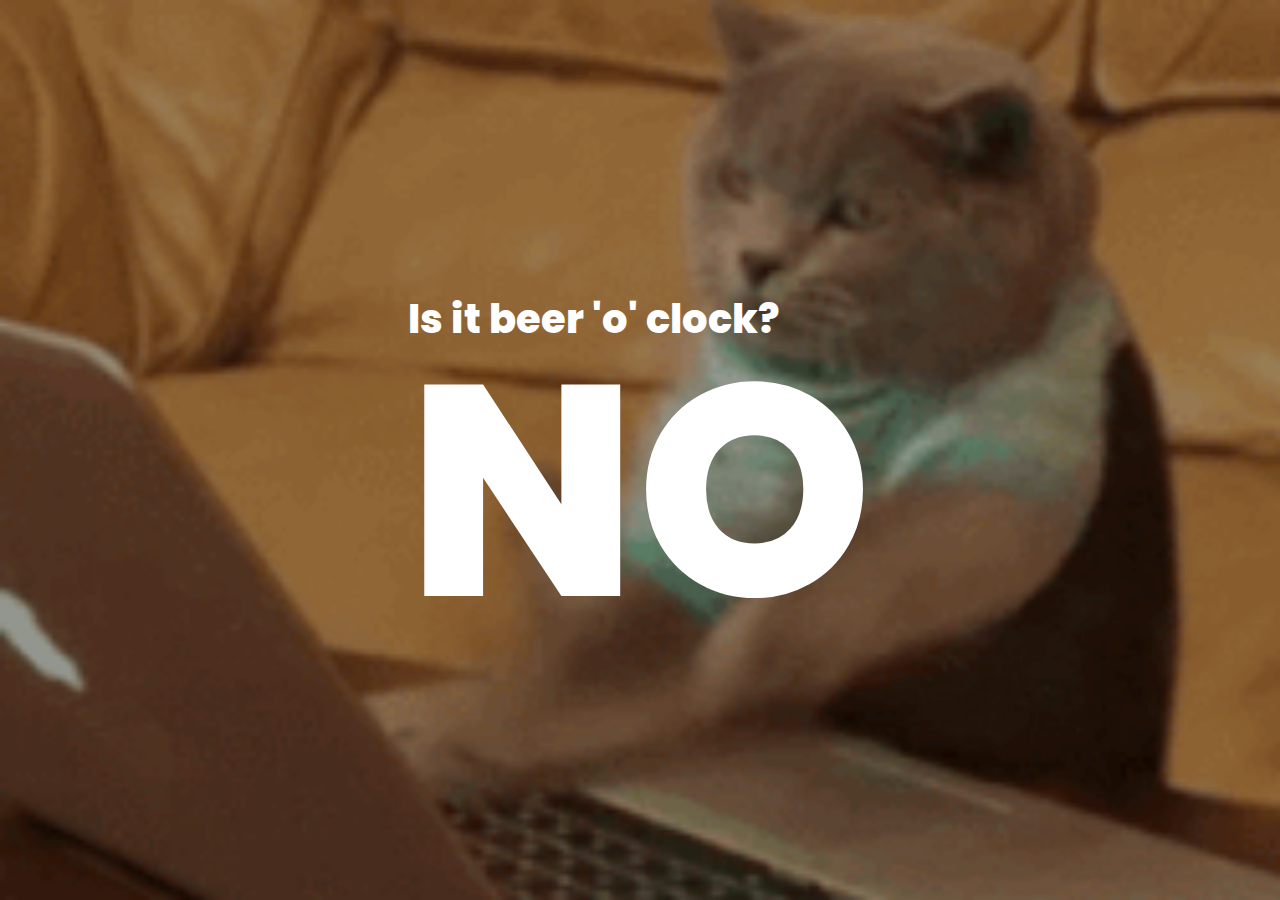
==== commit aeb98815: "Automated commit at 2018-02-06 17:19:58 UTC by middleman-deploy 2.0.0-alpha" ====
--- a/index.html
+++ b/index.html
@@ -39,11 +39,12 @@
   <meta name="twitter:description"   content="Beer 'o' clock" />
   <meta name="twitter:image:src"     content="images/social-b20bfedf.jpg" />
     <title>Let's livecode | Beer timer</title>
-    <link href="stylesheets/application-f6349d8c.css" rel="stylesheet" />
-    <script src="javascripts/application-8fe5572f.js"></script>
+    <link href="stylesheets/application-61d6ffac.css" rel="stylesheet" />
+    <script src="javascripts/application-14272d83.js"></script>
     <link href="images/favicon-487d4b7d.png" rel="icon" type="image/png" />
   </head>
   <body style="background-image:url('images/waiting-9b285a17.gif');">
+    <div class="filter-overlay"></div>
     <div class="content">
   <h1>
     Is it beer 'o' clock?
--- a/stylesheets/application-61d6ffac.css
+++ b/stylesheets/application-61d6ffac.css
@@ -0,0 +1,8 @@
+@import url("https://fonts.googleapis.com/css?family=Poppins:400,500,900");/*!
+ * Bootstrap v3.3.7 (http://getbootstrap.com)
+ * Copyright 2011-2016 Twitter, Inc.
+ * Licensed under MIT (https://github.com/twbs/bootstrap/blob/master/LICENSE)
+ *//*! normalize.css v3.0.3 | MIT License | github.com/necolas/normalize.css */html{font-family:sans-serif;-ms-text-size-adjust:100%;-webkit-text-size-adjust:100%}body{margin:0}article,aside,details,figcaption,figure,footer,header,hgroup,main,menu,nav,section,summary{display:block}audio,canvas,progress,video{display:inline-block;vertical-align:baseline}audio:not([controls]){display:none;height:0}[hidden],template{display:none}a{background-color:transparent}a:active,a:hover{outline:0}abbr[title]{border-bottom:1px dotted}b,strong{font-weight:bold}dfn{font-style:italic}h1{font-size:2em;margin:0.67em 0}mark{background:#ff0;color:#000}small{font-size:80%}sub,sup{font-size:75%;line-height:0;position:relative;vertical-align:baseline}sup{top:-0.5em}sub{bottom:-0.25em}img{border:0}svg:not(:root){overflow:hidden}figure{margin:1em 40px}hr{-webkit-box-sizing:content-box;box-sizing:content-box;height:0}pre{overflow:auto}code,kbd,pre,samp{font-family:monospace, monospace;font-size:1em}button,input,optgroup,select,textarea{color:inherit;font:inherit;margin:0}button{overflow:visible}button,select{text-transform:none}button,html input[type="button"],input[type="reset"],input[type="submit"]{-webkit-appearance:button;cursor:pointer}button[disabled],html input[disabled]{cursor:default}button::-moz-focus-inner,input::-moz-focus-inner{border:0;padding:0}input{line-height:normal}input[type="checkbox"],input[type="radio"]{-webkit-box-sizing:border-box;box-sizing:border-box;padding:0}input[type="number"]::-webkit-inner-spin-button,input[type="number"]::-webkit-outer-spin-button{height:auto}input[type="search"]{-webkit-appearance:textfield;-webkit-box-sizing:content-box;box-sizing:content-box}input[type="search"]::-webkit-search-cancel-button,input[type="search"]::-webkit-search-decoration{-webkit-appearance:none}fieldset{border:1px solid #c0c0c0;margin:0 2px;padding:0.35em 0.625em 0.75em}legend{border:0;padding:0}textarea{overflow:auto}optgroup{font-weight:bold}table{border-collapse:collapse;border-spacing:0}td,th{padding:0}/*! Source: https://github.com/h5bp/html5-boilerplate/blob/master/src/css/main.css */@media print{*,*:before,*:after{background:transparent !important;color:#000 !important;-webkit-box-shadow:none !important;box-shadow:none !important;text-shadow:none !important}a,a:visited{text-decoration:underline}a[href]:after{content:" (" attr(href) ")"}abbr[title]:after{content:" (" attr(title) ")"}a[href^="#"]:after,a[href^="javascript:"]:after{content:""}pre,blockquote{border:1px solid #999;page-break-inside:avoid}thead{display:table-header-group}tr,img{page-break-inside:avoid}img{max-width:100% !important}p,h2,h3{orphans:3;widows:3}h2,h3{page-break-after:avoid}.navbar{display:none}.btn>.caret,.dropup>.btn>.caret{border-top-color:#000 !important}.label{border:1px solid #000}.table{border-collapse:collapse !important}.table td,.table th{background-color:#fff !important}.table-bordered th,.table-bordered td{border:1px solid #ddd !important}}@font-face{font-family:'Glyphicons Halflings';src:url("../assets/bootstrap/glyphicons-halflings-regular-86b6f62b.eot");src:url("../assets/bootstrap/glyphicons-halflings-regular-86b6f62b.eot?#iefix") format("embedded-opentype"),url("../assets/bootstrap/glyphicons-halflings-regular-ca35b697.woff2") format("woff2"),url("../assets/bootstrap/glyphicons-halflings-regular-278e49a8.woff") format("woff"),url("../assets/bootstrap/glyphicons-halflings-regular-44bc1850.ttf") format("truetype"),url("../assets/bootstrap/glyphicons-halflings-regular-de51a849.svg#glyphicons_halflingsregular") format("svg")}.glyphicon{position:relative;top:1px;display:inline-block;font-family:'Glyphicons Halflings';font-style:normal;font-weight:normal;line-height:1;-webkit-font-smoothing:antialiased;-moz-osx-font-smoothing:grayscale}.glyphicon-asterisk:before{content:"\002a"}.glyphicon-plus:before{content:"\002b"}.glyphicon-euro:before,.glyphicon-eur:before{content:"\20ac"}.glyphicon-minus:before{content:"\2212"}.glyphicon-cloud:before{content:"\2601"}.glyphicon-envelope:before{content:"\2709"}.glyphicon-pencil:before{content:"\270f"}.glyphicon-glass:before{content:"\e001"}.glyphicon-music:before{content:"\e002"}.glyphicon-search:before{content:"\e003"}.glyphicon-heart:before{content:"\e005"}.glyphicon-star:before{content:"\e006"}.glyphicon-star-empty:before{content:"\e007"}.glyphicon-user:before{content:"\e008"}.glyphicon-film:before{content:"\e009"}.glyphicon-th-large:before{content:"\e010"}.glyphicon-th:before{content:"\e011"}.glyphicon-th-list:before{content:"\e012"}.glyphicon-ok:before{content:"\e013"}.glyphicon-remove:before{content:"\e014"}.glyphicon-zoom-in:before{content:"\e015"}.glyphicon-zoom-out:before{content:"\e016"}.glyphicon-off:before{content:"\e017"}.glyphicon-signal:before{content:"\e018"}.glyphicon-cog:before{content:"\e019"}.glyphicon-trash:before{content:"\e020"}.glyphicon-home:before{content:"\e021"}.glyphicon-file:before{content:"\e022"}.glyphicon-time:before{content:"\e023"}.glyphicon-road:before{content:"\e024"}.glyphicon-download-alt:before{content:"\e025"}.glyphicon-download:before{content:"\e026"}.glyphicon-upload:before{content:"\e027"}.glyphicon-inbox:before{content:"\e028"}.glyphicon-play-circle:before{content:"\e029"}.glyphicon-repeat:before{content:"\e030"}.glyphicon-refresh:before{content:"\e031"}.glyphicon-list-alt:before{content:"\e032"}.glyphicon-lock:before{content:"\e033"}.glyphicon-flag:before{content:"\e034"}.glyphicon-headphones:before{content:"\e035"}.glyphicon-volume-off:before{content:"\e036"}.glyphicon-volume-down:before{content:"\e037"}.glyphicon-volume-up:before{content:"\e038"}.glyphicon-qrcode:before{content:"\e039"}.glyphicon-barcode:before{content:"\e040"}.glyphicon-tag:before{content:"\e041"}.glyphicon-tags:before{content:"\e042"}.glyphicon-book:before{content:"\e043"}.glyphicon-bookmark:before{content:"\e044"}.glyphicon-print:before{content:"\e045"}.glyphicon-camera:before{content:"\e046"}.glyphicon-font:before{content:"\e047"}.glyphicon-bold:before{content:"\e048"}.glyphicon-italic:before{content:"\e049"}.glyphicon-text-height:before{content:"\e050"}.glyphicon-text-width:before{content:"\e051"}.glyphicon-align-left:before{content:"\e052"}.glyphicon-align-center:before{content:"\e053"}.glyphicon-align-right:before{content:"\e054"}.glyphicon-align-justify:before{content:"\e055"}.glyphicon-list:before{content:"\e056"}.glyphicon-indent-left:before{content:"\e057"}.glyphicon-indent-right:before{content:"\e058"}.glyphicon-facetime-video:before{content:"\e059"}.glyphicon-picture:before{content:"\e060"}.glyphicon-map-marker:before{content:"\e062"}.glyphicon-adjust:before{content:"\e063"}.glyphicon-tint:before{content:"\e064"}.glyphicon-edit:before{content:"\e065"}.glyphicon-share:before{content:"\e066"}.glyphicon-check:before{content:"\e067"}.glyphicon-move:before{content:"\e068"}.glyphicon-step-backward:before{content:"\e069"}.glyphicon-fast-backward:before{content:"\e070"}.glyphicon-backward:before{content:"\e071"}.glyphicon-play:before{content:"\e072"}.glyphicon-pause:before{content:"\e073"}.glyphicon-stop:before{content:"\e074"}.glyphicon-forward:before{content:"\e075"}.glyphicon-fast-forward:before{content:"\e076"}.glyphicon-step-forward:before{content:"\e077"}.glyphicon-eject:before{content:"\e078"}.glyphicon-chevron-left:before{content:"\e079"}.glyphicon-chevron-right:before{content:"\e080"}.glyphicon-plus-sign:before{content:"\e081"}.glyphicon-minus-sign:before{content:"\e082"}.glyphicon-remove-sign:before{content:"\e083"}.glyphicon-ok-sign:before{content:"\e084"}.glyphicon-question-sign:before{content:"\e085"}.glyphicon-info-sign:before{content:"\e086"}.glyphicon-screenshot:before{content:"\e087"}.glyphicon-remove-circle:before{content:"\e088"}.glyphicon-ok-circle:before{content:"\e089"}.glyphicon-ban-circle:before{content:"\e090"}.glyphicon-arrow-left:before{content:"\e091"}.glyphicon-arrow-right:before{content:"\e092"}.glyphicon-arrow-up:before{content:"\e093"}.glyphicon-arrow-down:before{content:"\e094"}.glyphicon-share-alt:before{content:"\e095"}.glyphicon-resize-full:before{content:"\e096"}.glyphicon-resize-small:before{content:"\e097"}.glyphicon-exclamation-sign:before{content:"\e101"}.glyphicon-gift:before{content:"\e102"}.glyphicon-leaf:before{content:"\e103"}.glyphicon-fire:before{content:"\e104"}.glyphicon-eye-open:before{content:"\e105"}.glyphicon-eye-close:before{content:"\e106"}.glyphicon-warning-sign:before{content:"\e107"}.glyphicon-plane:before{content:"\e108"}.glyphicon-calendar:before{content:"\e109"}.glyphicon-random:before{content:"\e110"}.glyphicon-comment:before{content:"\e111"}.glyphicon-magnet:before{content:"\e112"}.glyphicon-chevron-up:before{content:"\e113"}.glyphicon-chevron-down:before{content:"\e114"}.glyphicon-retweet:before{content:"\e115"}.glyphicon-shopping-cart:before{content:"\e116"}.glyphicon-folder-close:before{content:"\e117"}.glyphicon-folder-open:before{content:"\e118"}.glyphicon-resize-vertical:before{content:"\e119"}.glyphicon-resize-horizontal:before{content:"\e120"}.glyphicon-hdd:before{content:"\e121"}.glyphicon-bullhorn:before{content:"\e122"}.glyphicon-bell:before{content:"\e123"}.glyphicon-certificate:before{content:"\e124"}.glyphicon-thumbs-up:before{content:"\e125"}.glyphicon-thumbs-down:before{content:"\e126"}.glyphicon-hand-right:before{content:"\e127"}.glyphicon-hand-left:before{content:"\e128"}.glyphicon-hand-up:before{content:"\e129"}.glyphicon-hand-down:before{content:"\e130"}.glyphicon-circle-arrow-right:before{content:"\e131"}.glyphicon-circle-arrow-left:before{content:"\e132"}.glyphicon-circle-arrow-up:before{content:"\e133"}.glyphicon-circle-arrow-down:before{content:"\e134"}.glyphicon-globe:before{content:"\e135"}.glyphicon-wrench:before{content:"\e136"}.glyphicon-tasks:before{content:"\e137"}.glyphicon-filter:before{content:"\e138"}.glyphicon-briefcase:before{content:"\e139"}.glyphicon-fullscreen:before{content:"\e140"}.glyphicon-dashboard:before{content:"\e141"}.glyphicon-paperclip:before{content:"\e142"}.glyphicon-heart-empty:before{content:"\e143"}.glyphicon-link:before{content:"\e144"}.glyphicon-phone:before{content:"\e145"}.glyphicon-pushpin:before{content:"\e146"}.glyphicon-usd:before{content:"\e148"}.glyphicon-gbp:before{content:"\e149"}.glyphicon-sort:before{content:"\e150"}.glyphicon-sort-by-alphabet:before{content:"\e151"}.glyphicon-sort-by-alphabet-alt:before{content:"\e152"}.glyphicon-sort-by-order:before{content:"\e153"}.glyphicon-sort-by-order-alt:before{content:"\e154"}.glyphicon-sort-by-attributes:before{content:"\e155"}.glyphicon-sort-by-attributes-alt:before{content:"\e156"}.glyphicon-unchecked:before{content:"\e157"}.glyphicon-expand:before{content:"\e158"}.glyphicon-collapse-down:before{content:"\e159"}.glyphicon-collapse-up:before{content:"\e160"}.glyphicon-log-in:before{content:"\e161"}.glyphicon-flash:before{content:"\e162"}.glyphicon-log-out:before{content:"\e163"}.glyphicon-new-window:before{content:"\e164"}.glyphicon-record:before{content:"\e165"}.glyphicon-save:before{content:"\e166"}.glyphicon-open:before{content:"\e167"}.glyphicon-saved:before{content:"\e168"}.glyphicon-import:before{content:"\e169"}.glyphicon-export:before{content:"\e170"}.glyphicon-send:before{content:"\e171"}.glyphicon-floppy-disk:before{content:"\e172"}.glyphicon-floppy-saved:before{content:"\e173"}.glyphicon-floppy-remove:before{content:"\e174"}.glyphicon-floppy-save:before{content:"\e175"}.glyphicon-floppy-open:before{content:"\e176"}.glyphicon-credit-card:before{content:"\e177"}.glyphicon-transfer:before{content:"\e178"}.glyphicon-cutlery:before{content:"\e179"}.glyphicon-header:before{content:"\e180"}.glyphicon-compressed:before{content:"\e181"}.glyphicon-earphone:before{content:"\e182"}.glyphicon-phone-alt:before{content:"\e183"}.glyphicon-tower:before{content:"\e184"}.glyphicon-stats:before{content:"\e185"}.glyphicon-sd-video:before{content:"\e186"}.glyphicon-hd-video:before{content:"\e187"}.glyphicon-subtitles:before{content:"\e188"}.glyphicon-sound-stereo:before{content:"\e189"}.glyphicon-sound-dolby:before{content:"\e190"}.glyphicon-sound-5-1:before{content:"\e191"}.glyphicon-sound-6-1:before{content:"\e192"}.glyphicon-sound-7-1:before{content:"\e193"}.glyphicon-copyright-mark:before{content:"\e194"}.glyphicon-registration-mark:before{content:"\e195"}.glyphicon-cloud-download:before{content:"\e197"}.glyphicon-cloud-upload:before{content:"\e198"}.glyphicon-tree-conifer:before{content:"\e199"}.glyphicon-tree-deciduous:before{content:"\e200"}.glyphicon-cd:before{content:"\e201"}.glyphicon-save-file:before{content:"\e202"}.glyphicon-open-file:before{content:"\e203"}.glyphicon-level-up:before{content:"\e204"}.glyphicon-copy:before{content:"\e205"}.glyphicon-paste:before{content:"\e206"}.glyphicon-alert:before{content:"\e209"}.glyphicon-equalizer:before{content:"\e210"}.glyphicon-king:before{content:"\e211"}.glyphicon-queen:before{content:"\e212"}.glyphicon-pawn:before{content:"\e213"}.glyphicon-bishop:before{content:"\e214"}.glyphicon-knight:before{content:"\e215"}.glyphicon-baby-formula:before{content:"\e216"}.glyphicon-tent:before{content:"\26fa"}.glyphicon-blackboard:before{content:"\e218"}.glyphicon-bed:before{content:"\e219"}.glyphicon-apple:before{content:"\f8ff"}.glyphicon-erase:before{content:"\e221"}.glyphicon-hourglass:before{content:"\231b"}.glyphicon-lamp:before{content:"\e223"}.glyphicon-duplicate:before{content:"\e224"}.glyphicon-piggy-bank:before{content:"\e225"}.glyphicon-scissors:before{content:"\e226"}.glyphicon-bitcoin:before{content:"\e227"}.glyphicon-btc:before{content:"\e227"}.glyphicon-xbt:before{content:"\e227"}.glyphicon-yen:before{content:"\00a5"}.glyphicon-jpy:before{content:"\00a5"}.glyphicon-ruble:before{content:"\20bd"}.glyphicon-rub:before{content:"\20bd"}.glyphicon-scale:before{content:"\e230"}.glyphicon-ice-lolly:before{content:"\e231"}.glyphicon-ice-lolly-tasted:before{content:"\e232"}.glyphicon-education:before{content:"\e233"}.glyphicon-option-horizontal:before{content:"\e234"}.glyphicon-option-vertical:before{content:"\e235"}.glyphicon-menu-hamburger:before{content:"\e236"}.glyphicon-modal-window:before{content:"\e237"}.glyphicon-oil:before{content:"\e238"}.glyphicon-grain:before{content:"\e239"}.glyphicon-sunglasses:before{content:"\e240"}.glyphicon-text-size:before{content:"\e241"}.glyphicon-text-color:before{content:"\e242"}.glyphicon-text-background:before{content:"\e243"}.glyphicon-object-align-top:before{content:"\e244"}.glyphicon-object-align-bottom:before{content:"\e245"}.glyphicon-object-align-horizontal:before{content:"\e246"}.glyphicon-object-align-left:before{content:"\e247"}.glyphicon-object-align-vertical:before{content:"\e248"}.glyphicon-object-align-right:before{content:"\e249"}.glyphicon-triangle-right:before{content:"\e250"}.glyphicon-triangle-left:before{content:"\e251"}.glyphicon-triangle-bottom:before{content:"\e252"}.glyphicon-triangle-top:before{content:"\e253"}.glyphicon-console:before{content:"\e254"}.glyphicon-superscript:before{content:"\e255"}.glyphicon-subscript:before{content:"\e256"}.glyphicon-menu-left:before{content:"\e257"}.glyphicon-menu-right:before{content:"\e258"}.glyphicon-menu-down:before{content:"\e259"}.glyphicon-menu-up:before{content:"\e260"}*{-webkit-box-sizing:border-box;box-sizing:border-box}*:before,*:after{-webkit-box-sizing:border-box;box-sizing:border-box}html{font-size:10px;-webkit-tap-highlight-color:transparent}body{font-family:"Poppins", "Helvetica", "sans-serif";font-size:18px;line-height:1.42857143;color:#333333;background-color:#F4F4F4}input,button,select,textarea{font-family:inherit;font-size:inherit;line-height:inherit}a{color:#469AE0;text-decoration:none}a:hover,a:focus{color:#1f74ba;text-decoration:underline}a:focus{outline:5px auto -webkit-focus-ring-color;outline-offset:-2px}figure{margin:0}img{vertical-align:middle}.img-responsive{display:block;max-width:100%;height:auto}.img-rounded{border-radius:2px}.img-thumbnail{padding:4px;line-height:1.42857143;background-color:#F4F4F4;border:1px solid #ddd;border-radius:2px;-webkit-transition:all 0.2s ease-in-out;transition:all 0.2s ease-in-out;display:inline-block;max-width:100%;height:auto}.img-circle{border-radius:50%}hr{margin-top:25px;margin-bottom:25px;border:0;border-top:1px solid #eeeeee}.sr-only{position:absolute;width:1px;height:1px;margin:-1px;padding:0;overflow:hidden;clip:rect(0, 0, 0, 0);border:0}.sr-only-focusable:active,.sr-only-focusable:focus{position:static;width:auto;height:auto;margin:0;overflow:visible;clip:auto}[role="button"]{cursor:pointer}h1,h2,h3,h4,h5,h6,.h1,.h2,.h3,.h4,.h5,.h6{font-family:"Poppins", "Helvetica", "sans-serif";font-weight:500;line-height:1.1;color:inherit}h1 small,h1 .small,h2 small,h2 .small,h3 small,h3 .small,h4 small,h4 .small,h5 small,h5 .small,h6 small,h6 .small,.h1 small,.h1 .small,.h2 small,.h2 .small,.h3 small,.h3 .small,.h4 small,.h4 .small,.h5 small,.h5 .small,.h6 small,.h6 .small{font-weight:normal;line-height:1;color:#777777}h1,.h1,h2,.h2,h3,.h3{margin-top:25px;margin-bottom:12.5px}h1 small,h1 .small,.h1 small,.h1 .small,h2 small,h2 .small,.h2 small,.h2 .small,h3 small,h3 .small,.h3 small,.h3 .small{font-size:65%}h4,.h4,h5,.h5,h6,.h6{margin-top:12.5px;margin-bottom:12.5px}h4 small,h4 .small,.h4 small,.h4 .small,h5 small,h5 .small,.h5 small,.h5 .small,h6 small,h6 .small,.h6 small,.h6 .small{font-size:75%}h1,.h1{font-size:46px}h2,.h2{font-size:38px}h3,.h3{font-size:31px}h4,.h4{font-size:23px}h5,.h5{font-size:18px}h6,.h6{font-size:16px}p{margin:0 0 12.5px}.lead{margin-bottom:25px;font-size:20px;font-weight:300;line-height:1.4}@media (min-width: 768px){.lead{font-size:27px}}small,.small{font-size:88%}mark,.mark{background-color:#fcf8e3;padding:.2em}.text-left{text-align:left}.text-right{text-align:right}.text-center{text-align:center}.text-justify{text-align:justify}.text-nowrap{white-space:nowrap}.text-lowercase{text-transform:lowercase}.text-uppercase,.initialism{text-transform:uppercase}.text-capitalize{text-transform:capitalize}.text-muted{color:#777777}.text-primary{color:#469AE0}a.text-primary:hover,a.text-primary:focus{color:#2381d0}.text-success{color:#3c763d}a.text-success:hover,a.text-success:focus{color:#2b542c}.text-info{color:#31708f}a.text-info:hover,a.text-info:focus{color:#245269}.text-warning{color:#8a6d3b}a.text-warning:hover,a.text-warning:focus{color:#66512c}.text-danger{color:#a94442}a.text-danger:hover,a.text-danger:focus{color:#843534}.bg-primary{color:#fff}.bg-primary{background-color:#469AE0}a.bg-primary:hover,a.bg-primary:focus{background-color:#2381d0}.bg-success{background-color:#dff0d8}a.bg-success:hover,a.bg-success:focus{background-color:#c1e2b3}.bg-info{background-color:#d9edf7}a.bg-info:hover,a.bg-info:focus{background-color:#afd9ee}.bg-warning{background-color:#fcf8e3}a.bg-warning:hover,a.bg-warning:focus{background-color:#f7ecb5}.bg-danger{background-color:#f2dede}a.bg-danger:hover,a.bg-danger:focus{background-color:#e4b9b9}.page-header{padding-bottom:11.5px;margin:50px 0 25px;border-bottom:1px solid #eeeeee}ul,ol{margin-top:0;margin-bottom:12.5px}ul ul,ul ol,ol ul,ol ol{margin-bottom:0}.list-unstyled{padding-left:0;list-style:none}.list-inline{padding-left:0;list-style:none;margin-left:-5px}.list-inline>li{display:inline-block;padding-left:5px;padding-right:5px}dl{margin-top:0;margin-bottom:25px}dt,dd{line-height:1.42857143}dt{font-weight:bold}dd{margin-left:0}.dl-horizontal dd:before,.dl-horizontal dd:after{content:" ";display:table}.dl-horizontal dd:after{clear:both}@media (min-width: 768px){.dl-horizontal dt{float:left;width:160px;clear:left;text-align:right;overflow:hidden;text-overflow:ellipsis;white-space:nowrap}.dl-horizontal dd{margin-left:180px}}abbr[title],abbr[data-original-title]{cursor:help;border-bottom:1px dotted #777777}.initialism{font-size:90%}blockquote{padding:12.5px 25px;margin:0 0 25px;font-size:22.5px;border-left:5px solid #eeeeee}blockquote p:last-child,blockquote ul:last-child,blockquote ol:last-child{margin-bottom:0}blockquote footer,blockquote small,blockquote .small{display:block;font-size:80%;line-height:1.42857143;color:#777777}blockquote footer:before,blockquote small:before,blockquote .small:before{content:'\2014 \00A0'}.blockquote-reverse,blockquote.pull-right{padding-right:15px;padding-left:0;border-right:5px solid #eeeeee;border-left:0;text-align:right}.blockquote-reverse footer:before,.blockquote-reverse small:before,.blockquote-reverse .small:before,blockquote.pull-right footer:before,blockquote.pull-right small:before,blockquote.pull-right .small:before{content:''}.blockquote-reverse footer:after,.blockquote-reverse small:after,.blockquote-reverse .small:after,blockquote.pull-right footer:after,blockquote.pull-right small:after,blockquote.pull-right .small:after{content:'\00A0 \2014'}address{margin-bottom:25px;font-style:normal;line-height:1.42857143}code,kbd,pre,samp{font-family:Menlo, Monaco, Consolas, "Courier New", monospace}code{padding:2px 4px;font-size:90%;color:#c7254e;background-color:#f9f2f4;border-radius:2px}kbd{padding:2px 4px;font-size:90%;color:#fff;background-color:#333;border-radius:2px;-webkit-box-shadow:inset 0 -1px 0 rgba(0,0,0,0.25);box-shadow:inset 0 -1px 0 rgba(0,0,0,0.25)}kbd kbd{padding:0;font-size:100%;font-weight:bold;-webkit-box-shadow:none;box-shadow:none}pre{display:block;padding:12px;margin:0 0 12.5px;font-size:17px;line-height:1.42857143;word-break:break-all;word-wrap:break-word;color:#333333;background-color:#f5f5f5;border:1px solid #ccc;border-radius:2px}pre code{padding:0;font-size:inherit;color:inherit;white-space:pre-wrap;background-color:transparent;border-radius:0}.pre-scrollable{max-height:340px;overflow-y:scroll}.container{margin-right:auto;margin-left:auto;padding-left:15px;padding-right:15px}.container:before,.container:after{content:" ";display:table}.container:after{clear:both}@media (min-width: 768px){.container{width:750px}}@media (min-width: 992px){.container{width:970px}}@media (min-width: 1200px){.container{width:1170px}}.container-fluid{margin-right:auto;margin-left:auto;padding-left:15px;padding-right:15px}.container-fluid:before,.container-fluid:after{content:" ";display:table}.container-fluid:after{clear:both}.row{margin-left:-15px;margin-right:-15px}.row:before,.row:after{content:" ";display:table}.row:after{clear:both}.col-xs-1,.col-sm-1,.col-md-1,.col-lg-1,.col-xs-2,.col-sm-2,.col-md-2,.col-lg-2,.col-xs-3,.col-sm-3,.col-md-3,.col-lg-3,.col-xs-4,.col-sm-4,.col-md-4,.col-lg-4,.col-xs-5,.col-sm-5,.col-md-5,.col-lg-5,.col-xs-6,.col-sm-6,.col-md-6,.col-lg-6,.col-xs-7,.col-sm-7,.col-md-7,.col-lg-7,.col-xs-8,.col-sm-8,.col-md-8,.col-lg-8,.col-xs-9,.col-sm-9,.col-md-9,.col-lg-9,.col-xs-10,.col-sm-10,.col-md-10,.col-lg-10,.col-xs-11,.col-sm-11,.col-md-11,.col-lg-11,.col-xs-12,.col-sm-12,.col-md-12,.col-lg-12{position:relative;min-height:1px;padding-left:15px;padding-right:15px}.col-xs-1,.col-xs-2,.col-xs-3,.col-xs-4,.col-xs-5,.col-xs-6,.col-xs-7,.col-xs-8,.col-xs-9,.col-xs-10,.col-xs-11,.col-xs-12{float:left}.col-xs-1{width:8.33333333%}.col-xs-2{width:16.66666667%}.col-xs-3{width:25%}.col-xs-4{width:33.33333333%}.col-xs-5{width:41.66666667%}.col-xs-6{width:50%}.col-xs-7{width:58.33333333%}.col-xs-8{width:66.66666667%}.col-xs-9{width:75%}.col-xs-10{width:83.33333333%}.col-xs-11{width:91.66666667%}.col-xs-12{width:100%}.col-xs-pull-0{right:auto}.col-xs-pull-1{right:8.33333333%}.col-xs-pull-2{right:16.66666667%}.col-xs-pull-3{right:25%}.col-xs-pull-4{right:33.33333333%}.col-xs-pull-5{right:41.66666667%}.col-xs-pull-6{right:50%}.col-xs-pull-7{right:58.33333333%}.col-xs-pull-8{right:66.66666667%}.col-xs-pull-9{right:75%}.col-xs-pull-10{right:83.33333333%}.col-xs-pull-11{right:91.66666667%}.col-xs-pull-12{right:100%}.col-xs-push-0{left:auto}.col-xs-push-1{left:8.33333333%}.col-xs-push-2{left:16.66666667%}.col-xs-push-3{left:25%}.col-xs-push-4{left:33.33333333%}.col-xs-push-5{left:41.66666667%}.col-xs-push-6{left:50%}.col-xs-push-7{left:58.33333333%}.col-xs-push-8{left:66.66666667%}.col-xs-push-9{left:75%}.col-xs-push-10{left:83.33333333%}.col-xs-push-11{left:91.66666667%}.col-xs-push-12{left:100%}.col-xs-offset-0{margin-left:0%}.col-xs-offset-1{margin-left:8.33333333%}.col-xs-offset-2{margin-left:16.66666667%}.col-xs-offset-3{margin-left:25%}.col-xs-offset-4{margin-left:33.33333333%}.col-xs-offset-5{margin-left:41.66666667%}.col-xs-offset-6{margin-left:50%}.col-xs-offset-7{margin-left:58.33333333%}.col-xs-offset-8{margin-left:66.66666667%}.col-xs-offset-9{margin-left:75%}.col-xs-offset-10{margin-left:83.33333333%}.col-xs-offset-11{margin-left:91.66666667%}.col-xs-offset-12{margin-left:100%}@media (min-width: 768px){.col-sm-1,.col-sm-2,.col-sm-3,.col-sm-4,.col-sm-5,.col-sm-6,.col-sm-7,.col-sm-8,.col-sm-9,.col-sm-10,.col-sm-11,.col-sm-12{float:left}.col-sm-1{width:8.33333333%}.col-sm-2{width:16.66666667%}.col-sm-3{width:25%}.col-sm-4{width:33.33333333%}.col-sm-5{width:41.66666667%}.col-sm-6{width:50%}.col-sm-7{width:58.33333333%}.col-sm-8{width:66.66666667%}.col-sm-9{width:75%}.col-sm-10{width:83.33333333%}.col-sm-11{width:91.66666667%}.col-sm-12{width:100%}.col-sm-pull-0{right:auto}.col-sm-pull-1{right:8.33333333%}.col-sm-pull-2{right:16.66666667%}.col-sm-pull-3{right:25%}.col-sm-pull-4{right:33.33333333%}.col-sm-pull-5{right:41.66666667%}.col-sm-pull-6{right:50%}.col-sm-pull-7{right:58.33333333%}.col-sm-pull-8{right:66.66666667%}.col-sm-pull-9{right:75%}.col-sm-pull-10{right:83.33333333%}.col-sm-pull-11{right:91.66666667%}.col-sm-pull-12{right:100%}.col-sm-push-0{left:auto}.col-sm-push-1{left:8.33333333%}.col-sm-push-2{left:16.66666667%}.col-sm-push-3{left:25%}.col-sm-push-4{left:33.33333333%}.col-sm-push-5{left:41.66666667%}.col-sm-push-6{left:50%}.col-sm-push-7{left:58.33333333%}.col-sm-push-8{left:66.66666667%}.col-sm-push-9{left:75%}.col-sm-push-10{left:83.33333333%}.col-sm-push-11{left:91.66666667%}.col-sm-push-12{left:100%}.col-sm-offset-0{margin-left:0%}.col-sm-offset-1{margin-left:8.33333333%}.col-sm-offset-2{margin-left:16.66666667%}.col-sm-offset-3{margin-left:25%}.col-sm-offset-4{margin-left:33.33333333%}.col-sm-offset-5{margin-left:41.66666667%}.col-sm-offset-6{margin-left:50%}.col-sm-offset-7{margin-left:58.33333333%}.col-sm-offset-8{margin-left:66.66666667%}.col-sm-offset-9{margin-left:75%}.col-sm-offset-10{margin-left:83.33333333%}.col-sm-offset-11{margin-left:91.66666667%}.col-sm-offset-12{margin-left:100%}}@media (min-width: 992px){.col-md-1,.col-md-2,.col-md-3,.col-md-4,.col-md-5,.col-md-6,.col-md-7,.col-md-8,.col-md-9,.col-md-10,.col-md-11,.col-md-12{float:left}.col-md-1{width:8.33333333%}.col-md-2{width:16.66666667%}.col-md-3{width:25%}.col-md-4{width:33.33333333%}.col-md-5{width:41.66666667%}.col-md-6{width:50%}.col-md-7{width:58.33333333%}.col-md-8{width:66.66666667%}.col-md-9{width:75%}.col-md-10{width:83.33333333%}.col-md-11{width:91.66666667%}.col-md-12{width:100%}.col-md-pull-0{right:auto}.col-md-pull-1{right:8.33333333%}.col-md-pull-2{right:16.66666667%}.col-md-pull-3{right:25%}.col-md-pull-4{right:33.33333333%}.col-md-pull-5{right:41.66666667%}.col-md-pull-6{right:50%}.col-md-pull-7{right:58.33333333%}.col-md-pull-8{right:66.66666667%}.col-md-pull-9{right:75%}.col-md-pull-10{right:83.33333333%}.col-md-pull-11{right:91.66666667%}.col-md-pull-12{right:100%}.col-md-push-0{left:auto}.col-md-push-1{left:8.33333333%}.col-md-push-2{left:16.66666667%}.col-md-push-3{left:25%}.col-md-push-4{left:33.33333333%}.col-md-push-5{left:41.66666667%}.col-md-push-6{left:50%}.col-md-push-7{left:58.33333333%}.col-md-push-8{left:66.66666667%}.col-md-push-9{left:75%}.col-md-push-10{left:83.33333333%}.col-md-push-11{left:91.66666667%}.col-md-push-12{left:100%}.col-md-offset-0{margin-left:0%}.col-md-offset-1{margin-left:8.33333333%}.col-md-offset-2{margin-left:16.66666667%}.col-md-offset-3{margin-left:25%}.col-md-offset-4{margin-left:33.33333333%}.col-md-offset-5{margin-left:41.66666667%}.col-md-offset-6{margin-left:50%}.col-md-offset-7{margin-left:58.33333333%}.col-md-offset-8{margin-left:66.66666667%}.col-md-offset-9{margin-left:75%}.col-md-offset-10{margin-left:83.33333333%}.col-md-offset-11{margin-left:91.66666667%}.col-md-offset-12{margin-left:100%}}@media (min-width: 1200px){.col-lg-1,.col-lg-2,.col-lg-3,.col-lg-4,.col-lg-5,.col-lg-6,.col-lg-7,.col-lg-8,.col-lg-9,.col-lg-10,.col-lg-11,.col-lg-12{float:left}.col-lg-1{width:8.33333333%}.col-lg-2{width:16.66666667%}.col-lg-3{width:25%}.col-lg-4{width:33.33333333%}.col-lg-5{width:41.66666667%}.col-lg-6{width:50%}.col-lg-7{width:58.33333333%}.col-lg-8{width:66.66666667%}.col-lg-9{width:75%}.col-lg-10{width:83.33333333%}.col-lg-11{width:91.66666667%}.col-lg-12{width:100%}.col-lg-pull-0{right:auto}.col-lg-pull-1{right:8.33333333%}.col-lg-pull-2{right:16.66666667%}.col-lg-pull-3{right:25%}.col-lg-pull-4{right:33.33333333%}.col-lg-pull-5{right:41.66666667%}.col-lg-pull-6{right:50%}.col-lg-pull-7{right:58.33333333%}.col-lg-pull-8{right:66.66666667%}.col-lg-pull-9{right:75%}.col-lg-pull-10{right:83.33333333%}.col-lg-pull-11{right:91.66666667%}.col-lg-pull-12{right:100%}.col-lg-push-0{left:auto}.col-lg-push-1{left:8.33333333%}.col-lg-push-2{left:16.66666667%}.col-lg-push-3{left:25%}.col-lg-push-4{left:33.33333333%}.col-lg-push-5{left:41.66666667%}.col-lg-push-6{left:50%}.col-lg-push-7{left:58.33333333%}.col-lg-push-8{left:66.66666667%}.col-lg-push-9{left:75%}.col-lg-push-10{left:83.33333333%}.col-lg-push-11{left:91.66666667%}.col-lg-push-12{left:100%}.col-lg-offset-0{margin-left:0%}.col-lg-offset-1{margin-left:8.33333333%}.col-lg-offset-2{margin-left:16.66666667%}.col-lg-offset-3{margin-left:25%}.col-lg-offset-4{margin-left:33.33333333%}.col-lg-offset-5{margin-left:41.66666667%}.col-lg-offset-6{margin-left:50%}.col-lg-offset-7{margin-left:58.33333333%}.col-lg-offset-8{margin-left:66.66666667%}.col-lg-offset-9{margin-left:75%}.col-lg-offset-10{margin-left:83.33333333%}.col-lg-offset-11{margin-left:91.66666667%}.col-lg-offset-12{margin-left:100%}}table{background-color:transparent}caption{padding-top:8px;padding-bottom:8px;color:#777777;text-align:left}th{text-align:left}.table{width:100%;max-width:100%;margin-bottom:25px}.table>thead>tr>th,.table>thead>tr>td,.table>tbody>tr>th,.table>tbody>tr>td,.table>tfoot>tr>th,.table>tfoot>tr>td{padding:8px;line-height:1.42857143;vertical-align:top;border-top:1px solid #ddd}.table>thead>tr>th{vertical-align:bottom;border-bottom:2px solid #ddd}.table>caption+thead>tr:first-child>th,.table>caption+thead>tr:first-child>td,.table>colgroup+thead>tr:first-child>th,.table>colgroup+thead>tr:first-child>td,.table>thead:first-child>tr:first-child>th,.table>thead:first-child>tr:first-child>td{border-top:0}.table>tbody+tbody{border-top:2px solid #ddd}.table .table{background-color:#F4F4F4}.table-condensed>thead>tr>th,.table-condensed>thead>tr>td,.table-condensed>tbody>tr>th,.table-condensed>tbody>tr>td,.table-condensed>tfoot>tr>th,.table-condensed>tfoot>tr>td{padding:5px}.table-bordered{border:1px solid #ddd}.table-bordered>thead>tr>th,.table-bordered>thead>tr>td,.table-bordered>tbody>tr>th,.table-bordered>tbody>tr>td,.table-bordered>tfoot>tr>th,.table-bordered>tfoot>tr>td{border:1px solid #ddd}.table-bordered>thead>tr>th,.table-bordered>thead>tr>td{border-bottom-width:2px}.table-striped>tbody>tr:nth-of-type(odd){background-color:#f9f9f9}.table-hover>tbody>tr:hover{background-color:#f5f5f5}table col[class*="col-"]{position:static;float:none;display:table-column}table td[class*="col-"],table th[class*="col-"]{position:static;float:none;display:table-cell}.table>thead>tr>td.active,.table>thead>tr>th.active,.table>thead>tr.active>td,.table>thead>tr.active>th,.table>tbody>tr>td.active,.table>tbody>tr>th.active,.table>tbody>tr.active>td,.table>tbody>tr.active>th,.table>tfoot>tr>td.active,.table>tfoot>tr>th.active,.table>tfoot>tr.active>td,.table>tfoot>tr.active>th{background-color:#f5f5f5}.table-hover>tbody>tr>td.active:hover,.table-hover>tbody>tr>th.active:hover,.table-hover>tbody>tr.active:hover>td,.table-hover>tbody>tr:hover>.active,.table-hover>tbody>tr.active:hover>th{background-color:#e8e8e8}.table>thead>tr>td.success,.table>thead>tr>th.success,.table>thead>tr.success>td,.table>thead>tr.success>th,.table>tbody>tr>td.success,.table>tbody>tr>th.success,.table>tbody>tr.success>td,.table>tbody>tr.success>th,.table>tfoot>tr>td.success,.table>tfoot>tr>th.success,.table>tfoot>tr.success>td,.table>tfoot>tr.success>th{background-color:#dff0d8}.table-hover>tbody>tr>td.success:hover,.table-hover>tbody>tr>th.success:hover,.table-hover>tbody>tr.success:hover>td,.table-hover>tbody>tr:hover>.success,.table-hover>tbody>tr.success:hover>th{background-color:#d0e9c6}.table>thead>tr>td.info,.table>thead>tr>th.info,.table>thead>tr.info>td,.table>thead>tr.info>th,.table>tbody>tr>td.info,.table>tbody>tr>th.info,.table>tbody>tr.info>td,.table>tbody>tr.info>th,.table>tfoot>tr>td.info,.table>tfoot>tr>th.info,.table>tfoot>tr.info>td,.table>tfoot>tr.info>th{background-color:#d9edf7}.table-hover>tbody>tr>td.info:hover,.table-hover>tbody>tr>th.info:hover,.table-hover>tbody>tr.info:hover>td,.table-hover>tbody>tr:hover>.info,.table-hover>tbody>tr.info:hover>th{background-color:#c4e3f3}.table>thead>tr>td.warning,.table>thead>tr>th.warning,.table>thead>tr.warning>td,.table>thead>tr.warning>th,.table>tbody>tr>td.warning,.table>tbody>tr>th.warning,.table>tbody>tr.warning>td,.table>tbody>tr.warning>th,.table>tfoot>tr>td.warning,.table>tfoot>tr>th.warning,.table>tfoot>tr.warning>td,.table>tfoot>tr.warning>th{background-color:#fcf8e3}.table-hover>tbody>tr>td.warning:hover,.table-hover>tbody>tr>th.warning:hover,.table-hover>tbody>tr.warning:hover>td,.table-hover>tbody>tr:hover>.warning,.table-hover>tbody>tr.warning:hover>th{background-color:#faf2cc}.table>thead>tr>td.danger,.table>thead>tr>th.danger,.table>thead>tr.danger>td,.table>thead>tr.danger>th,.table>tbody>tr>td.danger,.table>tbody>tr>th.danger,.table>tbody>tr.danger>td,.table>tbody>tr.danger>th,.table>tfoot>tr>td.danger,.table>tfoot>tr>th.danger,.table>tfoot>tr.danger>td,.table>tfoot>tr.danger>th{background-color:#f2dede}.table-hover>tbody>tr>td.danger:hover,.table-hover>tbody>tr>th.danger:hover,.table-hover>tbody>tr.danger:hover>td,.table-hover>tbody>tr:hover>.danger,.table-hover>tbody>tr.danger:hover>th{background-color:#ebcccc}.table-responsive{overflow-x:auto;min-height:0.01%}@media screen and (max-width: 767px){.table-responsive{width:100%;margin-bottom:18.75px;overflow-y:hidden;-ms-overflow-style:-ms-autohiding-scrollbar;border:1px solid #ddd}.table-responsive>.table{margin-bottom:0}.table-responsive>.table>thead>tr>th,.table-responsive>.table>thead>tr>td,.table-responsive>.table>tbody>tr>th,.table-responsive>.table>tbody>tr>td,.table-responsive>.table>tfoot>tr>th,.table-responsive>.table>tfoot>tr>td{white-space:nowrap}.table-responsive>.table-bordered{border:0}.table-responsive>.table-bordered>thead>tr>th:first-child,.table-responsive>.table-bordered>thead>tr>td:first-child,.table-responsive>.table-bordered>tbody>tr>th:first-child,.table-responsive>.table-bordered>tbody>tr>td:first-child,.table-responsive>.table-bordered>tfoot>tr>th:first-child,.table-responsive>.table-bordered>tfoot>tr>td:first-child{border-left:0}.table-responsive>.table-bordered>thead>tr>th:last-child,.table-responsive>.table-bordered>thead>tr>td:last-child,.table-responsive>.table-bordered>tbody>tr>th:last-child,.table-responsive>.table-bordered>tbody>tr>td:last-child,.table-responsive>.table-bordered>tfoot>tr>th:last-child,.table-responsive>.table-bordered>tfoot>tr>td:last-child{border-right:0}.table-responsive>.table-bordered>tbody>tr:last-child>th,.table-responsive>.table-bordered>tbody>tr:last-child>td,.table-responsive>.table-bordered>tfoot>tr:last-child>th,.table-responsive>.table-bordered>tfoot>tr:last-child>td{border-bottom:0}}fieldset{padding:0;margin:0;border:0;min-width:0}legend{display:block;width:100%;padding:0;margin-bottom:25px;font-size:27px;line-height:inherit;color:#333333;border:0;border-bottom:1px solid #e5e5e5}label{display:inline-block;max-width:100%;margin-bottom:5px;font-weight:bold}input[type="search"]{-webkit-box-sizing:border-box;box-sizing:border-box}input[type="radio"],input[type="checkbox"]{margin:4px 0 0;margin-top:1px \9;line-height:normal}input[type="file"]{display:block}input[type="range"]{display:block;width:100%}select[multiple],select[size]{height:auto}input[type="file"]:focus,input[type="radio"]:focus,input[type="checkbox"]:focus{outline:5px auto -webkit-focus-ring-color;outline-offset:-2px}output{display:block;padding-top:7px;font-size:18px;line-height:1.42857143;color:#000000}.form-control{display:block;width:100%;height:39px;padding:6px 12px;font-size:18px;line-height:1.42857143;color:#000000;background-color:#fff;background-image:none;border:1px solid #ccc;border-radius:2px;-webkit-box-shadow:inset 0 1px 1px rgba(0,0,0,0.075);box-shadow:inset 0 1px 1px rgba(0,0,0,0.075);-webkit-transition:border-color ease-in-out 0.15s, box-shadow ease-in-out 0.15s;-webkit-transition:border-color ease-in-out 0.15s, -webkit-box-shadow ease-in-out 0.15s;transition:border-color ease-in-out 0.15s, -webkit-box-shadow ease-in-out 0.15s;transition:border-color ease-in-out 0.15s, box-shadow ease-in-out 0.15s;transition:border-color ease-in-out 0.15s, box-shadow ease-in-out 0.15s, -webkit-box-shadow ease-in-out 0.15s}.form-control:focus{border-color:#66afe9;outline:0;-webkit-box-shadow:inset 0 1px 1px rgba(0,0,0,0.075),0 0 8px rgba(102,175,233,0.6);box-shadow:inset 0 1px 1px rgba(0,0,0,0.075),0 0 8px rgba(102,175,233,0.6)}.form-control::-moz-placeholder{color:#999;opacity:1}.form-control:-ms-input-placeholder{color:#999}.form-control::-webkit-input-placeholder{color:#999}.form-control::-ms-expand{border:0;background-color:transparent}.form-control[disabled],.form-control[readonly],fieldset[disabled] .form-control{background-color:#eeeeee;opacity:1}.form-control[disabled],fieldset[disabled] .form-control{cursor:not-allowed}textarea.form-control{height:auto}input[type="search"]{-webkit-appearance:none}@media screen and (-webkit-min-device-pixel-ratio: 0){input[type="date"].form-control,input[type="time"].form-control,input[type="datetime-local"].form-control,input[type="month"].form-control{line-height:39px}input[type="date"].input-sm,.input-group-sm>input[type="date"].form-control,.input-group-sm>input[type="date"].input-group-addon,.input-group-sm>.input-group-btn>input[type="date"].btn,.input-group-sm input[type="date"],input[type="time"].input-sm,.input-group-sm>input[type="time"].form-control,.input-group-sm>input[type="time"].input-group-addon,.input-group-sm>.input-group-btn>input[type="time"].btn,.input-group-sm input[type="time"],input[type="datetime-local"].input-sm,.input-group-sm>input[type="datetime-local"].form-control,.input-group-sm>input[type="datetime-local"].input-group-addon,.input-group-sm>.input-group-btn>input[type="datetime-local"].btn,.input-group-sm input[type="datetime-local"],input[type="month"].input-sm,.input-group-sm>input[type="month"].form-control,.input-group-sm>input[type="month"].input-group-addon,.input-group-sm>.input-group-btn>input[type="month"].btn,.input-group-sm input[type="month"]{line-height:36px}input[type="date"].input-lg,.input-group-lg>input[type="date"].form-control,.input-group-lg>input[type="date"].input-group-addon,.input-group-lg>.input-group-btn>input[type="date"].btn,.input-group-lg input[type="date"],input[type="time"].input-lg,.input-group-lg>input[type="time"].form-control,.input-group-lg>input[type="time"].input-group-addon,.input-group-lg>.input-group-btn>input[type="time"].btn,.input-group-lg input[type="time"],input[type="datetime-local"].input-lg,.input-group-lg>input[type="datetime-local"].form-control,.input-group-lg>input[type="datetime-local"].input-group-addon,.input-group-lg>.input-group-btn>input[type="datetime-local"].btn,.input-group-lg input[type="datetime-local"],input[type="month"].input-lg,.input-group-lg>input[type="month"].form-control,.input-group-lg>input[type="month"].input-group-addon,.input-group-lg>.input-group-btn>input[type="month"].btn,.input-group-lg input[type="month"]{line-height:53px}}.form-group{margin-bottom:15px}.radio,.checkbox{position:relative;display:block;margin-top:10px;margin-bottom:10px}.radio label,.checkbox label{min-height:25px;padding-left:20px;margin-bottom:0;font-weight:normal;cursor:pointer}.radio input[type="radio"],.radio-inline input[type="radio"],.checkbox input[type="checkbox"],.checkbox-inline input[type="checkbox"]{position:absolute;margin-left:-20px;margin-top:4px \9}.radio+.radio,.checkbox+.checkbox{margin-top:-5px}.radio-inline,.checkbox-inline{position:relative;display:inline-block;padding-left:20px;margin-bottom:0;vertical-align:middle;font-weight:normal;cursor:pointer}.radio-inline+.radio-inline,.checkbox-inline+.checkbox-inline{margin-top:0;margin-left:10px}input[type="radio"][disabled],input[type="radio"].disabled,fieldset[disabled] input[type="radio"],input[type="checkbox"][disabled],input[type="checkbox"].disabled,fieldset[disabled] input[type="checkbox"]{cursor:not-allowed}.radio-inline.disabled,fieldset[disabled] .radio-inline,.checkbox-inline.disabled,fieldset[disabled] .checkbox-inline{cursor:not-allowed}.radio.disabled label,fieldset[disabled] .radio label,.checkbox.disabled label,fieldset[disabled] .checkbox label{cursor:not-allowed}.form-control-static{padding-top:7px;padding-bottom:7px;margin-bottom:0;min-height:43px}.form-control-static.input-lg,.input-group-lg>.form-control-static.form-control,.input-group-lg>.form-control-static.input-group-addon,.input-group-lg>.input-group-btn>.form-control-static.btn,.form-control-static.input-sm,.input-group-sm>.form-control-static.form-control,.input-group-sm>.form-control-static.input-group-addon,.input-group-sm>.input-group-btn>.form-control-static.btn{padding-left:0;padding-right:0}.input-sm,.input-group-sm>.form-control,.input-group-sm>.input-group-addon,.input-group-sm>.input-group-btn>.btn{height:36px;padding:5px 10px;font-size:16px;line-height:1.5;border-radius:2px}select.input-sm,.input-group-sm>select.form-control,.input-group-sm>select.input-group-addon,.input-group-sm>.input-group-btn>select.btn{height:36px;line-height:36px}textarea.input-sm,.input-group-sm>textarea.form-control,.input-group-sm>textarea.input-group-addon,.input-group-sm>.input-group-btn>textarea.btn,select[multiple].input-sm,.input-group-sm>select[multiple].form-control,.input-group-sm>select[multiple].input-group-addon,.input-group-sm>.input-group-btn>select[multiple].btn{height:auto}.form-group-sm .form-control{height:36px;padding:5px 10px;font-size:16px;line-height:1.5;border-radius:2px}.form-group-sm select.form-control{height:36px;line-height:36px}.form-group-sm textarea.form-control,.form-group-sm select[multiple].form-control{height:auto}.form-group-sm .form-control-static{height:36px;min-height:41px;padding:6px 10px;font-size:16px;line-height:1.5}.input-lg,.input-group-lg>.form-control,.input-group-lg>.input-group-addon,.input-group-lg>.input-group-btn>.btn{height:53px;padding:10px 16px;font-size:23px;line-height:1.3333333;border-radius:2px}select.input-lg,.input-group-lg>select.form-control,.input-group-lg>select.input-group-addon,.input-group-lg>.input-group-btn>select.btn{height:53px;line-height:53px}textarea.input-lg,.input-group-lg>textarea.form-control,.input-group-lg>textarea.input-group-addon,.input-group-lg>.input-group-btn>textarea.btn,select[multiple].input-lg,.input-group-lg>select[multiple].form-control,.input-group-lg>select[multiple].input-group-addon,.input-group-lg>.input-group-btn>select[multiple].btn{height:auto}.form-group-lg .form-control{height:53px;padding:10px 16px;font-size:23px;line-height:1.3333333;border-radius:2px}.form-group-lg select.form-control{height:53px;line-height:53px}.form-group-lg textarea.form-control,.form-group-lg select[multiple].form-control{height:auto}.form-group-lg .form-control-static{height:53px;min-height:48px;padding:11px 16px;font-size:23px;line-height:1.3333333}.has-feedback{position:relative}.has-feedback .form-control{padding-right:48.75px}.form-control-feedback{position:absolute;top:0;right:0;z-index:2;display:block;width:39px;height:39px;line-height:39px;text-align:center;pointer-events:none}.input-lg+.form-control-feedback,.input-group-lg>.form-control+.form-control-feedback,.input-group-lg>.input-group-addon+.form-control-feedback,.input-group-lg>.input-group-btn>.btn+.form-control-feedback,.input-group-lg+.form-control-feedback,.form-group-lg .form-control+.form-control-feedback{width:53px;height:53px;line-height:53px}.input-sm+.form-control-feedback,.input-group-sm>.form-control+.form-control-feedback,.input-group-sm>.input-group-addon+.form-control-feedback,.input-group-sm>.input-group-btn>.btn+.form-control-feedback,.input-group-sm+.form-control-feedback,.form-group-sm .form-control+.form-control-feedback{width:36px;height:36px;line-height:36px}.has-success .help-block,.has-success .control-label,.has-success .radio,.has-success .checkbox,.has-success .radio-inline,.has-success .checkbox-inline,.has-success.radio label,.has-success.checkbox label,.has-success.radio-inline label,.has-success.checkbox-inline label{color:#3c763d}.has-success .form-control{border-color:#3c763d;-webkit-box-shadow:inset 0 1px 1px rgba(0,0,0,0.075);box-shadow:inset 0 1px 1px rgba(0,0,0,0.075)}.has-success .form-control:focus{border-color:#2b542c;-webkit-box-shadow:inset 0 1px 1px rgba(0,0,0,0.075),0 0 6px #67b168;box-shadow:inset 0 1px 1px rgba(0,0,0,0.075),0 0 6px #67b168}.has-success .input-group-addon{color:#3c763d;border-color:#3c763d;background-color:#dff0d8}.has-success .form-control-feedback{color:#3c763d}.has-warning .help-block,.has-warning .control-label,.has-warning .radio,.has-warning .checkbox,.has-warning .radio-inline,.has-warning .checkbox-inline,.has-warning.radio label,.has-warning.checkbox label,.has-warning.radio-inline label,.has-warning.checkbox-inline label{color:#8a6d3b}.has-warning .form-control{border-color:#8a6d3b;-webkit-box-shadow:inset 0 1px 1px rgba(0,0,0,0.075);box-shadow:inset 0 1px 1px rgba(0,0,0,0.075)}.has-warning .form-control:focus{border-color:#66512c;-webkit-box-shadow:inset 0 1px 1px rgba(0,0,0,0.075),0 0 6px #c0a16b;box-shadow:inset 0 1px 1px rgba(0,0,0,0.075),0 0 6px #c0a16b}.has-warning .input-group-addon{color:#8a6d3b;border-color:#8a6d3b;background-color:#fcf8e3}.has-warning .form-control-feedback{color:#8a6d3b}.has-error .help-block,.has-error .control-label,.has-error .radio,.has-error .checkbox,.has-error .radio-inline,.has-error .checkbox-inline,.has-error.radio label,.has-error.checkbox label,.has-error.radio-inline label,.has-error.checkbox-inline label{color:#a94442}.has-error .form-control{border-color:#a94442;-webkit-box-shadow:inset 0 1px 1px rgba(0,0,0,0.075);box-shadow:inset 0 1px 1px rgba(0,0,0,0.075)}.has-error .form-control:focus{border-color:#843534;-webkit-box-shadow:inset 0 1px 1px rgba(0,0,0,0.075),0 0 6px #ce8483;box-shadow:inset 0 1px 1px rgba(0,0,0,0.075),0 0 6px #ce8483}.has-error .input-group-addon{color:#a94442;border-color:#a94442;background-color:#f2dede}.has-error .form-control-feedback{color:#a94442}.has-feedback label ~ .form-control-feedback{top:30px}.has-feedback label.sr-only ~ .form-control-feedback{top:0}.help-block{display:block;margin-top:5px;margin-bottom:10px;color:#737373}@media (min-width: 768px){.form-inline .form-group{display:inline-block;margin-bottom:0;vertical-align:middle}.form-inline .form-control{display:inline-block;width:auto;vertical-align:middle}.form-inline .form-control-static{display:inline-block}.form-inline .input-group{display:inline-table;vertical-align:middle}.form-inline .input-group .input-group-addon,.form-inline .input-group .input-group-btn,.form-inline .input-group .form-control{width:auto}.form-inline .input-group>.form-control{width:100%}.form-inline .control-label{margin-bottom:0;vertical-align:middle}.form-inline .radio,.form-inline .checkbox{display:inline-block;margin-top:0;margin-bottom:0;vertical-align:middle}.form-inline .radio label,.form-inline .checkbox label{padding-left:0}.form-inline .radio input[type="radio"],.form-inline .checkbox input[type="checkbox"]{position:relative;margin-left:0}.form-inline .has-feedback .form-control-feedback{top:0}}.form-horizontal .radio,.form-horizontal .checkbox,.form-horizontal .radio-inline,.form-horizontal .checkbox-inline{margin-top:0;margin-bottom:0;padding-top:7px}.form-horizontal .radio,.form-horizontal .checkbox{min-height:32px}.form-horizontal .form-group{margin-left:-15px;margin-right:-15px}.form-horizontal .form-group:before,.form-horizontal .form-group:after{content:" ";display:table}.form-horizontal .form-group:after{clear:both}@media (min-width: 768px){.form-horizontal .control-label{text-align:right;margin-bottom:0;padding-top:7px}}.form-horizontal .has-feedback .form-control-feedback{right:15px}@media (min-width: 768px){.form-horizontal .form-group-lg .control-label{padding-top:11px;font-size:23px}}@media (min-width: 768px){.form-horizontal .form-group-sm .control-label{padding-top:6px;font-size:16px}}.btn{display:inline-block;margin-bottom:0;font-weight:normal;text-align:center;vertical-align:middle;-ms-touch-action:manipulation;touch-action:manipulation;cursor:pointer;background-image:none;border:1px solid transparent;white-space:nowrap;padding:6px 12px;font-size:18px;line-height:1.42857143;border-radius:2px;-webkit-user-select:none;-moz-user-select:none;-ms-user-select:none;user-select:none}.btn:focus,.btn.focus,.btn:active:focus,.btn:active.focus,.btn.active:focus,.btn.active.focus{outline:5px auto -webkit-focus-ring-color;outline-offset:-2px}.btn:hover,.btn:focus,.btn.focus{color:#333;text-decoration:none}.btn:active,.btn.active{outline:0;background-image:none;-webkit-box-shadow:inset 0 3px 5px rgba(0,0,0,0.125);box-shadow:inset 0 3px 5px rgba(0,0,0,0.125)}.btn.disabled,.btn[disabled],fieldset[disabled] .btn{cursor:not-allowed;opacity:0.65;filter:alpha(opacity=65);-webkit-box-shadow:none;box-shadow:none}a.btn.disabled,fieldset[disabled] a.btn{pointer-events:none}.btn-default{color:#333;background-color:#fff;border-color:#ccc}.btn-default:focus,.btn-default.focus{color:#333;background-color:#e6e6e6;border-color:#8c8c8c}.btn-default:hover{color:#333;background-color:#e6e6e6;border-color:#adadad}.btn-default:active,.btn-default.active,.open>.btn-default.dropdown-toggle{color:#333;background-color:#e6e6e6;border-color:#adadad}.btn-default:active:hover,.btn-default:active:focus,.btn-default:active.focus,.btn-default.active:hover,.btn-default.active:focus,.btn-default.active.focus,.open>.btn-default.dropdown-toggle:hover,.open>.btn-default.dropdown-toggle:focus,.open>.btn-default.dropdown-toggle.focus{color:#333;background-color:#d4d4d4;border-color:#8c8c8c}.btn-default:active,.btn-default.active,.open>.btn-default.dropdown-toggle{background-image:none}.btn-default.disabled:hover,.btn-default.disabled:focus,.btn-default.disabled.focus,.btn-default[disabled]:hover,.btn-default[disabled]:focus,.btn-default[disabled].focus,fieldset[disabled] .btn-default:hover,fieldset[disabled] .btn-default:focus,fieldset[disabled] .btn-default.focus{background-color:#fff;border-color:#ccc}.btn-default .badge{color:#fff;background-color:#333}.btn-primary{color:#fff;background-color:#469AE0;border-color:#308edc}.btn-primary:focus,.btn-primary.focus{color:#fff;background-color:#2381d0;border-color:#144b79}.btn-primary:hover{color:#fff;background-color:#2381d0;border-color:#1e6eb2}.btn-primary:active,.btn-primary.active,.open>.btn-primary.dropdown-toggle{color:#fff;background-color:#2381d0;border-color:#1e6eb2}.btn-primary:active:hover,.btn-primary:active:focus,.btn-primary:active.focus,.btn-primary.active:hover,.btn-primary.active:focus,.btn-primary.active.focus,.open>.btn-primary.dropdown-toggle:hover,.open>.btn-primary.dropdown-toggle:focus,.open>.btn-primary.dropdown-toggle.focus{color:#fff;background-color:#1e6eb2;border-color:#144b79}.btn-primary:active,.btn-primary.active,.open>.btn-primary.dropdown-toggle{background-image:none}.btn-primary.disabled:hover,.btn-primary.disabled:focus,.btn-primary.disabled.focus,.btn-primary[disabled]:hover,.btn-primary[disabled]:focus,.btn-primary[disabled].focus,fieldset[disabled] .btn-primary:hover,fieldset[disabled] .btn-primary:focus,fieldset[disabled] .btn-primary.focus{background-color:#469AE0;border-color:#308edc}.btn-primary .badge{color:#469AE0;background-color:#fff}.btn-success{color:#fff;background-color:#32B796;border-color:#2da386}.btn-success:focus,.btn-success.focus{color:#fff;background-color:#278f75;border-color:#113f34}.btn-success:hover{color:#fff;background-color:#278f75;border-color:#1f735e}.btn-success:active,.btn-success.active,.open>.btn-success.dropdown-toggle{color:#fff;background-color:#278f75;border-color:#1f735e}.btn-success:active:hover,.btn-success:active:focus,.btn-success:active.focus,.btn-success.active:hover,.btn-success.active:focus,.btn-success.active.focus,.open>.btn-success.dropdown-toggle:hover,.open>.btn-success.dropdown-toggle:focus,.open>.btn-success.dropdown-toggle.focus{color:#fff;background-color:#1f735e;border-color:#113f34}.btn-success:active,.btn-success.active,.open>.btn-success.dropdown-toggle{background-image:none}.btn-success.disabled:hover,.btn-success.disabled:focus,.btn-success.disabled.focus,.btn-success[disabled]:hover,.btn-success[disabled]:focus,.btn-success[disabled].focus,fieldset[disabled] .btn-success:hover,fieldset[disabled] .btn-success:focus,fieldset[disabled] .btn-success.focus{background-color:#32B796;border-color:#2da386}.btn-success .badge{color:#32B796;background-color:#fff}.btn-info{color:#fff;background-color:#FDB631;border-color:#fdad18}.btn-info:focus,.btn-info.focus{color:#fff;background-color:#f9a302;border-color:#946101}.btn-info:hover{color:#fff;background-color:#f9a302;border-color:#d58c02}.btn-info:active,.btn-info.active,.open>.btn-info.dropdown-toggle{color:#fff;background-color:#f9a302;border-color:#d58c02}.btn-info:active:hover,.btn-info:active:focus,.btn-info:active.focus,.btn-info.active:hover,.btn-info.active:focus,.btn-info.active.focus,.open>.btn-info.dropdown-toggle:hover,.open>.btn-info.dropdown-toggle:focus,.open>.btn-info.dropdown-toggle.focus{color:#fff;background-color:#d58c02;border-color:#946101}.btn-info:active,.btn-info.active,.open>.btn-info.dropdown-toggle{background-image:none}.btn-info.disabled:hover,.btn-info.disabled:focus,.btn-info.disabled.focus,.btn-info[disabled]:hover,.btn-info[disabled]:focus,.btn-info[disabled].focus,fieldset[disabled] .btn-info:hover,fieldset[disabled] .btn-info:focus,fieldset[disabled] .btn-info.focus{background-color:#FDB631;border-color:#fdad18}.btn-info .badge{color:#FDB631;background-color:#fff}.btn-warning{color:#fff;background-color:#E67E22;border-color:#d67118}.btn-warning:focus,.btn-warning.focus{color:#fff;background-color:#bf6516;border-color:#64350b}.btn-warning:hover{color:#fff;background-color:#bf6516;border-color:#9f5412}.btn-warning:active,.btn-warning.active,.open>.btn-warning.dropdown-toggle{color:#fff;background-color:#bf6516;border-color:#9f5412}.btn-warning:active:hover,.btn-warning:active:focus,.btn-warning:active.focus,.btn-warning.active:hover,.btn-warning.active:focus,.btn-warning.active.focus,.open>.btn-warning.dropdown-toggle:hover,.open>.btn-warning.dropdown-toggle:focus,.open>.btn-warning.dropdown-toggle.focus{color:#fff;background-color:#9f5412;border-color:#64350b}.btn-warning:active,.btn-warning.active,.open>.btn-warning.dropdown-toggle{background-image:none}.btn-warning.disabled:hover,.btn-warning.disabled:focus,.btn-warning.disabled.focus,.btn-warning[disabled]:hover,.btn-warning[disabled]:focus,.btn-warning[disabled].focus,fieldset[disabled] .btn-warning:hover,fieldset[disabled] .btn-warning:focus,fieldset[disabled] .btn-warning.focus{background-color:#E67E22;border-color:#d67118}.btn-warning .badge{color:#E67E22;background-color:#fff}.btn-danger{color:#fff;background-color:#EE5F5B;border-color:#ec4844}.btn-danger:focus,.btn-danger.focus{color:#fff;background-color:#e9322d;border-color:#9f1411}.btn-danger:hover{color:#fff;background-color:#e9322d;border-color:#dc1c17}.btn-danger:active,.btn-danger.active,.open>.btn-danger.dropdown-toggle{color:#fff;background-color:#e9322d;border-color:#dc1c17}.btn-danger:active:hover,.btn-danger:active:focus,.btn-danger:active.focus,.btn-danger.active:hover,.btn-danger.active:focus,.btn-danger.active.focus,.open>.btn-danger.dropdown-toggle:hover,.open>.btn-danger.dropdown-toggle:focus,.open>.btn-danger.dropdown-toggle.focus{color:#fff;background-color:#dc1c17;border-color:#9f1411}.btn-danger:active,.btn-danger.active,.open>.btn-danger.dropdown-toggle{background-image:none}.btn-danger.disabled:hover,.btn-danger.disabled:focus,.btn-danger.disabled.focus,.btn-danger[disabled]:hover,.btn-danger[disabled]:focus,.btn-danger[disabled].focus,fieldset[disabled] .btn-danger:hover,fieldset[disabled] .btn-danger:focus,fieldset[disabled] .btn-danger.focus{background-color:#EE5F5B;border-color:#ec4844}.btn-danger .badge{color:#EE5F5B;background-color:#fff}.btn-link{color:#469AE0;font-weight:normal;border-radius:0}.btn-link,.btn-link:active,.btn-link.active,.btn-link[disabled],fieldset[disabled] .btn-link{background-color:transparent;-webkit-box-shadow:none;box-shadow:none}.btn-link,.btn-link:hover,.btn-link:focus,.btn-link:active{border-color:transparent}.btn-link:hover,.btn-link:focus{color:#1f74ba;text-decoration:underline;background-color:transparent}.btn-link[disabled]:hover,.btn-link[disabled]:focus,fieldset[disabled] .btn-link:hover,fieldset[disabled] .btn-link:focus{color:#777777;text-decoration:none}.btn-lg,.btn-group-lg>.btn{padding:10px 16px;font-size:23px;line-height:1.3333333;border-radius:2px}.btn-sm,.btn-group-sm>.btn{padding:5px 10px;font-size:16px;line-height:1.5;border-radius:2px}.btn-xs,.btn-group-xs>.btn{padding:1px 5px;font-size:16px;line-height:1.5;border-radius:2px}.btn-block{display:block;width:100%}.btn-block+.btn-block{margin-top:5px}input[type="submit"].btn-block,input[type="reset"].btn-block,input[type="button"].btn-block{width:100%}.fade{opacity:0;-webkit-transition:opacity 0.15s linear;transition:opacity 0.15s linear}.fade.in{opacity:1}.collapse{display:none}.collapse.in{display:block}tr.collapse.in{display:table-row}tbody.collapse.in{display:table-row-group}.collapsing{position:relative;height:0;overflow:hidden;-webkit-transition-property:height, visibility;transition-property:height, visibility;-webkit-transition-duration:0.35s;transition-duration:0.35s;-webkit-transition-timing-function:ease;transition-timing-function:ease}.caret{display:inline-block;width:0;height:0;margin-left:2px;vertical-align:middle;border-top:4px dashed;border-top:4px solid \9;border-right:4px solid transparent;border-left:4px solid transparent}.dropup,.dropdown{position:relative}.dropdown-toggle:focus{outline:0}.dropdown-menu{position:absolute;top:100%;left:0;z-index:1000;display:none;float:left;min-width:160px;padding:5px 0;margin:2px 0 0;list-style:none;font-size:18px;text-align:left;background-color:#fff;border:1px solid #ccc;border:1px solid rgba(0,0,0,0.15);border-radius:2px;-webkit-box-shadow:0 6px 12px rgba(0,0,0,0.175);box-shadow:0 6px 12px rgba(0,0,0,0.175);background-clip:padding-box}.dropdown-menu.pull-right{right:0;left:auto}.dropdown-menu .divider{height:1px;margin:11.5px 0;overflow:hidden;background-color:#e5e5e5}.dropdown-menu>li>a{display:block;padding:3px 20px;clear:both;font-weight:normal;line-height:1.42857143;color:#333333;white-space:nowrap}.dropdown-menu>li>a:hover,.dropdown-menu>li>a:focus{text-decoration:none;color:#262626;background-color:#f5f5f5}.dropdown-menu>.active>a,.dropdown-menu>.active>a:hover,.dropdown-menu>.active>a:focus{color:#fff;text-decoration:none;outline:0;background-color:#469AE0}.dropdown-menu>.disabled>a,.dropdown-menu>.disabled>a:hover,.dropdown-menu>.disabled>a:focus{color:#777777}.dropdown-menu>.disabled>a:hover,.dropdown-menu>.disabled>a:focus{text-decoration:none;background-color:transparent;background-image:none;filter:progid:DXImageTransform.Microsoft.gradient(enabled = false);cursor:not-allowed}.open>.dropdown-menu{display:block}.open>a{outline:0}.dropdown-menu-right{left:auto;right:0}.dropdown-menu-left{left:0;right:auto}.dropdown-header{display:block;padding:3px 20px;font-size:16px;line-height:1.42857143;color:#777777;white-space:nowrap}.dropdown-backdrop{position:fixed;left:0;right:0;bottom:0;top:0;z-index:990}.pull-right>.dropdown-menu{right:0;left:auto}.dropup .caret,.navbar-fixed-bottom .dropdown .caret{border-top:0;border-bottom:4px dashed;border-bottom:4px solid \9;content:""}.dropup .dropdown-menu,.navbar-fixed-bottom .dropdown .dropdown-menu{top:auto;bottom:100%;margin-bottom:2px}@media (min-width: 768px){.navbar-right .dropdown-menu{right:0;left:auto}.navbar-right .dropdown-menu-left{left:0;right:auto}}.btn-group,.btn-group-vertical{position:relative;display:inline-block;vertical-align:middle}.btn-group>.btn,.btn-group-vertical>.btn{position:relative;float:left}.btn-group>.btn:hover,.btn-group>.btn:focus,.btn-group>.btn:active,.btn-group>.btn.active,.btn-group-vertical>.btn:hover,.btn-group-vertical>.btn:focus,.btn-group-vertical>.btn:active,.btn-group-vertical>.btn.active{z-index:2}.btn-group .btn+.btn,.btn-group .btn+.btn-group,.btn-group .btn-group+.btn,.btn-group .btn-group+.btn-group{margin-left:-1px}.btn-toolbar{margin-left:-5px}.btn-toolbar:before,.btn-toolbar:after{content:" ";display:table}.btn-toolbar:after{clear:both}.btn-toolbar .btn,.btn-toolbar .btn-group,.btn-toolbar .input-group{float:left}.btn-toolbar>.btn,.btn-toolbar>.btn-group,.btn-toolbar>.input-group{margin-left:5px}.btn-group>.btn:not(:first-child):not(:last-child):not(.dropdown-toggle){border-radius:0}.btn-group>.btn:first-child{margin-left:0}.btn-group>.btn:first-child:not(:last-child):not(.dropdown-toggle){border-bottom-right-radius:0;border-top-right-radius:0}.btn-group>.btn:last-child:not(:first-child),.btn-group>.dropdown-toggle:not(:first-child){border-bottom-left-radius:0;border-top-left-radius:0}.btn-group>.btn-group{float:left}.btn-group>.btn-group:not(:first-child):not(:last-child)>.btn{border-radius:0}.btn-group>.btn-group:first-child:not(:last-child)>.btn:last-child,.btn-group>.btn-group:first-child:not(:last-child)>.dropdown-toggle{border-bottom-right-radius:0;border-top-right-radius:0}.btn-group>.btn-group:last-child:not(:first-child)>.btn:first-child{border-bottom-left-radius:0;border-top-left-radius:0}.btn-group .dropdown-toggle:active,.btn-group.open .dropdown-toggle{outline:0}.btn-group>.btn+.dropdown-toggle{padding-left:8px;padding-right:8px}.btn-group>.btn-lg+.dropdown-toggle,.btn-group-lg.btn-group>.btn+.dropdown-toggle{padding-left:12px;padding-right:12px}.btn-group.open .dropdown-toggle{-webkit-box-shadow:inset 0 3px 5px rgba(0,0,0,0.125);box-shadow:inset 0 3px 5px rgba(0,0,0,0.125)}.btn-group.open .dropdown-toggle.btn-link{-webkit-box-shadow:none;box-shadow:none}.btn .caret{margin-left:0}.btn-lg .caret,.btn-group-lg>.btn .caret{border-width:5px 5px 0;border-bottom-width:0}.dropup .btn-lg .caret,.dropup .btn-group-lg>.btn .caret{border-width:0 5px 5px}.btn-group-vertical>.btn,.btn-group-vertical>.btn-group,.btn-group-vertical>.btn-group>.btn{display:block;float:none;width:100%;max-width:100%}.btn-group-vertical>.btn-group:before,.btn-group-vertical>.btn-group:after{content:" ";display:table}.btn-group-vertical>.btn-group:after{clear:both}.btn-group-vertical>.btn-group>.btn{float:none}.btn-group-vertical>.btn+.btn,.btn-group-vertical>.btn+.btn-group,.btn-group-vertical>.btn-group+.btn,.btn-group-vertical>.btn-group+.btn-group{margin-top:-1px;margin-left:0}.btn-group-vertical>.btn:not(:first-child):not(:last-child){border-radius:0}.btn-group-vertical>.btn:first-child:not(:last-child){border-top-right-radius:2px;border-top-left-radius:2px;border-bottom-right-radius:0;border-bottom-left-radius:0}.btn-group-vertical>.btn:last-child:not(:first-child){border-top-right-radius:0;border-top-left-radius:0;border-bottom-right-radius:2px;border-bottom-left-radius:2px}.btn-group-vertical>.btn-group:not(:first-child):not(:last-child)>.btn{border-radius:0}.btn-group-vertical>.btn-group:first-child:not(:last-child)>.btn:last-child,.btn-group-vertical>.btn-group:first-child:not(:last-child)>.dropdown-toggle{border-bottom-right-radius:0;border-bottom-left-radius:0}.btn-group-vertical>.btn-group:last-child:not(:first-child)>.btn:first-child{border-top-right-radius:0;border-top-left-radius:0}.btn-group-justified{display:table;width:100%;table-layout:fixed;border-collapse:separate}.btn-group-justified>.btn,.btn-group-justified>.btn-group{float:none;display:table-cell;width:1%}.btn-group-justified>.btn-group .btn{width:100%}.btn-group-justified>.btn-group .dropdown-menu{left:auto}[data-toggle="buttons"]>.btn input[type="radio"],[data-toggle="buttons"]>.btn input[type="checkbox"],[data-toggle="buttons"]>.btn-group>.btn input[type="radio"],[data-toggle="buttons"]>.btn-group>.btn input[type="checkbox"]{position:absolute;clip:rect(0, 0, 0, 0);pointer-events:none}.input-group{position:relative;display:table;border-collapse:separate}.input-group[class*="col-"]{float:none;padding-left:0;padding-right:0}.input-group .form-control{position:relative;z-index:2;float:left;width:100%;margin-bottom:0}.input-group .form-control:focus{z-index:3}.input-group-addon,.input-group-btn,.input-group .form-control{display:table-cell}.input-group-addon:not(:first-child):not(:last-child),.input-group-btn:not(:first-child):not(:last-child),.input-group .form-control:not(:first-child):not(:last-child){border-radius:0}.input-group-addon,.input-group-btn{width:1%;white-space:nowrap;vertical-align:middle}.input-group-addon{padding:6px 12px;font-size:18px;font-weight:normal;line-height:1;color:#000000;text-align:center;background-color:#eeeeee;border:1px solid #ccc;border-radius:2px}.input-group-addon.input-sm,.input-group-sm>.input-group-addon,.input-group-sm>.input-group-btn>.input-group-addon.btn{padding:5px 10px;font-size:16px;border-radius:2px}.input-group-addon.input-lg,.input-group-lg>.input-group-addon,.input-group-lg>.input-group-btn>.input-group-addon.btn{padding:10px 16px;font-size:23px;border-radius:2px}.input-group-addon input[type="radio"],.input-group-addon input[type="checkbox"]{margin-top:0}.input-group .form-control:first-child,.input-group-addon:first-child,.input-group-btn:first-child>.btn,.input-group-btn:first-child>.btn-group>.btn,.input-group-btn:first-child>.dropdown-toggle,.input-group-btn:last-child>.btn:not(:last-child):not(.dropdown-toggle),.input-group-btn:last-child>.btn-group:not(:last-child)>.btn{border-bottom-right-radius:0;border-top-right-radius:0}.input-group-addon:first-child{border-right:0}.input-group .form-control:last-child,.input-group-addon:last-child,.input-group-btn:last-child>.btn,.input-group-btn:last-child>.btn-group>.btn,.input-group-btn:last-child>.dropdown-toggle,.input-group-btn:first-child>.btn:not(:first-child),.input-group-btn:first-child>.btn-group:not(:first-child)>.btn{border-bottom-left-radius:0;border-top-left-radius:0}.input-group-addon:last-child{border-left:0}.input-group-btn{position:relative;font-size:0;white-space:nowrap}.input-group-btn>.btn{position:relative}.input-group-btn>.btn+.btn{margin-left:-1px}.input-group-btn>.btn:hover,.input-group-btn>.btn:focus,.input-group-btn>.btn:active{z-index:2}.input-group-btn:first-child>.btn,.input-group-btn:first-child>.btn-group{margin-right:-1px}.input-group-btn:last-child>.btn,.input-group-btn:last-child>.btn-group{z-index:2;margin-left:-1px}.nav{margin-bottom:0;padding-left:0;list-style:none}.nav:before,.nav:after{content:" ";display:table}.nav:after{clear:both}.nav>li{position:relative;display:block}.nav>li>a{position:relative;display:block;padding:10px 15px}.nav>li>a:hover,.nav>li>a:focus{text-decoration:none;background-color:#eeeeee}.nav>li.disabled>a{color:#777777}.nav>li.disabled>a:hover,.nav>li.disabled>a:focus{color:#777777;text-decoration:none;background-color:transparent;cursor:not-allowed}.nav .open>a,.nav .open>a:hover,.nav .open>a:focus{background-color:#eeeeee;border-color:#469AE0}.nav .nav-divider{height:1px;margin:11.5px 0;overflow:hidden;background-color:#e5e5e5}.nav>li>a>img{max-width:none}.nav-tabs{border-bottom:1px solid #ddd}.nav-tabs>li{float:left;margin-bottom:-1px}.nav-tabs>li>a{margin-right:2px;line-height:1.42857143;border:1px solid transparent;border-radius:2px 2px 0 0}.nav-tabs>li>a:hover{border-color:#eeeeee #eeeeee #ddd}.nav-tabs>li.active>a,.nav-tabs>li.active>a:hover,.nav-tabs>li.active>a:focus{color:#000000;background-color:#F4F4F4;border:1px solid #ddd;border-bottom-color:transparent;cursor:default}.nav-pills>li{float:left}.nav-pills>li>a{border-radius:2px}.nav-pills>li+li{margin-left:2px}.nav-pills>li.active>a,.nav-pills>li.active>a:hover,.nav-pills>li.active>a:focus{color:#fff;background-color:#469AE0}.nav-stacked>li{float:none}.nav-stacked>li+li{margin-top:2px;margin-left:0}.nav-justified,.nav-tabs.nav-justified{width:100%}.nav-justified>li,.nav-tabs.nav-justified>li{float:none}.nav-justified>li>a,.nav-tabs.nav-justified>li>a{text-align:center;margin-bottom:5px}.nav-justified>.dropdown .dropdown-menu{top:auto;left:auto}@media (min-width: 768px){.nav-justified>li,.nav-tabs.nav-justified>li{display:table-cell;width:1%}.nav-justified>li>a,.nav-tabs.nav-justified>li>a{margin-bottom:0}}.nav-tabs-justified,.nav-tabs.nav-justified{border-bottom:0}.nav-tabs-justified>li>a,.nav-tabs.nav-justified>li>a{margin-right:0;border-radius:2px}.nav-tabs-justified>.active>a,.nav-tabs.nav-justified>.active>a,.nav-tabs-justified>.active>a:hover,.nav-tabs.nav-justified>.active>a:hover,.nav-tabs-justified>.active>a:focus,.nav-tabs.nav-justified>.active>a:focus{border:1px solid #ddd}@media (min-width: 768px){.nav-tabs-justified>li>a,.nav-tabs.nav-justified>li>a{border-bottom:1px solid #ddd;border-radius:2px 2px 0 0}.nav-tabs-justified>.active>a,.nav-tabs.nav-justified>.active>a,.nav-tabs-justified>.active>a:hover,.nav-tabs.nav-justified>.active>a:hover,.nav-tabs-justified>.active>a:focus,.nav-tabs.nav-justified>.active>a:focus{border-bottom-color:#F4F4F4}}.tab-content>.tab-pane{display:none}.tab-content>.active{display:block}.nav-tabs .dropdown-menu{margin-top:-1px;border-top-right-radius:0;border-top-left-radius:0}.navbar{position:relative;min-height:50px;margin-bottom:25px;border:1px solid transparent}.navbar:before,.navbar:after{content:" ";display:table}.navbar:after{clear:both}@media (min-width: 768px){.navbar{border-radius:2px}}.navbar-header:before,.navbar-header:after{content:" ";display:table}.navbar-header:after{clear:both}@media (min-width: 768px){.navbar-header{float:left}}.navbar-collapse{overflow-x:visible;padding-right:15px;padding-left:15px;border-top:1px solid transparent;-webkit-box-shadow:inset 0 1px 0 rgba(255,255,255,0.1);box-shadow:inset 0 1px 0 rgba(255,255,255,0.1);-webkit-overflow-scrolling:touch}.navbar-collapse:before,.navbar-collapse:after{content:" ";display:table}.navbar-collapse:after{clear:both}.navbar-collapse.in{overflow-y:auto}@media (min-width: 768px){.navbar-collapse{width:auto;border-top:0;-webkit-box-shadow:none;box-shadow:none}.navbar-collapse.collapse{display:block !important;height:auto !important;padding-bottom:0;overflow:visible !important}.navbar-collapse.in{overflow-y:visible}.navbar-fixed-top .navbar-collapse,.navbar-static-top .navbar-collapse,.navbar-fixed-bottom .navbar-collapse{padding-left:0;padding-right:0}}.navbar-fixed-top .navbar-collapse,.navbar-fixed-bottom .navbar-collapse{max-height:340px}@media (max-device-width: 480px) and (orientation: landscape){.navbar-fixed-top .navbar-collapse,.navbar-fixed-bottom .navbar-collapse{max-height:200px}}.container>.navbar-header,.container>.navbar-collapse,.container-fluid>.navbar-header,.container-fluid>.navbar-collapse{margin-right:-15px;margin-left:-15px}@media (min-width: 768px){.container>.navbar-header,.container>.navbar-collapse,.container-fluid>.navbar-header,.container-fluid>.navbar-collapse{margin-right:0;margin-left:0}}.navbar-static-top{z-index:1000;border-width:0 0 1px}@media (min-width: 768px){.navbar-static-top{border-radius:0}}.navbar-fixed-top,.navbar-fixed-bottom{position:fixed;right:0;left:0;z-index:1030}@media (min-width: 768px){.navbar-fixed-top,.navbar-fixed-bottom{border-radius:0}}.navbar-fixed-top{top:0;border-width:0 0 1px}.navbar-fixed-bottom{bottom:0;margin-bottom:0;border-width:1px 0 0}.navbar-brand{float:left;padding:12.5px 15px;font-size:23px;line-height:25px;height:50px}.navbar-brand:hover,.navbar-brand:focus{text-decoration:none}.navbar-brand>img{display:block}@media (min-width: 768px){.navbar>.container .navbar-brand,.navbar>.container-fluid .navbar-brand{margin-left:-15px}}.navbar-toggle{position:relative;float:right;margin-right:15px;padding:9px 10px;margin-top:8px;margin-bottom:8px;background-color:transparent;background-image:none;border:1px solid transparent;border-radius:2px}.navbar-toggle:focus{outline:0}.navbar-toggle .icon-bar{display:block;width:22px;height:2px;border-radius:1px}.navbar-toggle .icon-bar+.icon-bar{margin-top:4px}@media (min-width: 768px){.navbar-toggle{display:none}}.navbar-nav{margin:6.25px -15px}.navbar-nav>li>a{padding-top:10px;padding-bottom:10px;line-height:25px}@media (max-width: 767px){.navbar-nav .open .dropdown-menu{position:static;float:none;width:auto;margin-top:0;background-color:transparent;border:0;-webkit-box-shadow:none;box-shadow:none}.navbar-nav .open .dropdown-menu>li>a,.navbar-nav .open .dropdown-menu .dropdown-header{padding:5px 15px 5px 25px}.navbar-nav .open .dropdown-menu>li>a{line-height:25px}.navbar-nav .open .dropdown-menu>li>a:hover,.navbar-nav .open .dropdown-menu>li>a:focus{background-image:none}}@media (min-width: 768px){.navbar-nav{float:left;margin:0}.navbar-nav>li{float:left}.navbar-nav>li>a{padding-top:12.5px;padding-bottom:12.5px}}.navbar-form{margin-left:-15px;margin-right:-15px;padding:10px 15px;border-top:1px solid transparent;border-bottom:1px solid transparent;-webkit-box-shadow:inset 0 1px 0 rgba(255,255,255,0.1),0 1px 0 rgba(255,255,255,0.1);box-shadow:inset 0 1px 0 rgba(255,255,255,0.1),0 1px 0 rgba(255,255,255,0.1);margin-top:5.5px;margin-bottom:5.5px}@media (min-width: 768px){.navbar-form .form-group{display:inline-block;margin-bottom:0;vertical-align:middle}.navbar-form .form-control{display:inline-block;width:auto;vertical-align:middle}.navbar-form .form-control-static{display:inline-block}.navbar-form .input-group{display:inline-table;vertical-align:middle}.navbar-form .input-group .input-group-addon,.navbar-form .input-group .input-group-btn,.navbar-form .input-group .form-control{width:auto}.navbar-form .input-group>.form-control{width:100%}.navbar-form .control-label{margin-bottom:0;vertical-align:middle}.navbar-form .radio,.navbar-form .checkbox{display:inline-block;margin-top:0;margin-bottom:0;vertical-align:middle}.navbar-form .radio label,.navbar-form .checkbox label{padding-left:0}.navbar-form .radio input[type="radio"],.navbar-form .checkbox input[type="checkbox"]{position:relative;margin-left:0}.navbar-form .has-feedback .form-control-feedback{top:0}}@media (max-width: 767px){.navbar-form .form-group{margin-bottom:5px}.navbar-form .form-group:last-child{margin-bottom:0}}@media (min-width: 768px){.navbar-form{width:auto;border:0;margin-left:0;margin-right:0;padding-top:0;padding-bottom:0;-webkit-box-shadow:none;box-shadow:none}}.navbar-nav>li>.dropdown-menu{margin-top:0;border-top-right-radius:0;border-top-left-radius:0}.navbar-fixed-bottom .navbar-nav>li>.dropdown-menu{margin-bottom:0;border-top-right-radius:2px;border-top-left-radius:2px;border-bottom-right-radius:0;border-bottom-left-radius:0}.navbar-btn{margin-top:5.5px;margin-bottom:5.5px}.navbar-btn.btn-sm,.btn-group-sm>.navbar-btn.btn{margin-top:7px;margin-bottom:7px}.navbar-btn.btn-xs,.btn-group-xs>.navbar-btn.btn{margin-top:14px;margin-bottom:14px}.navbar-text{margin-top:12.5px;margin-bottom:12.5px}@media (min-width: 768px){.navbar-text{float:left;margin-left:15px;margin-right:15px}}@media (min-width: 768px){.navbar-left{float:left !important}.navbar-right{float:right !important;margin-right:-15px}.navbar-right ~ .navbar-right{margin-right:0}}.navbar-default{background-color:#f8f8f8;border-color:#e7e7e7}.navbar-default .navbar-brand{color:#777}.navbar-default .navbar-brand:hover,.navbar-default .navbar-brand:focus{color:#5e5e5e;background-color:transparent}.navbar-default .navbar-text{color:#777}.navbar-default .navbar-nav>li>a{color:#777}.navbar-default .navbar-nav>li>a:hover,.navbar-default .navbar-nav>li>a:focus{color:#333;background-color:transparent}.navbar-default .navbar-nav>.active>a,.navbar-default .navbar-nav>.active>a:hover,.navbar-default .navbar-nav>.active>a:focus{color:#555;background-color:#e7e7e7}.navbar-default .navbar-nav>.disabled>a,.navbar-default .navbar-nav>.disabled>a:hover,.navbar-default .navbar-nav>.disabled>a:focus{color:#ccc;background-color:transparent}.navbar-default .navbar-toggle{border-color:#ddd}.navbar-default .navbar-toggle:hover,.navbar-default .navbar-toggle:focus{background-color:#ddd}.navbar-default .navbar-toggle .icon-bar{background-color:#888}.navbar-default .navbar-collapse,.navbar-default .navbar-form{border-color:#e7e7e7}.navbar-default .navbar-nav>.open>a,.navbar-default .navbar-nav>.open>a:hover,.navbar-default .navbar-nav>.open>a:focus{background-color:#e7e7e7;color:#555}@media (max-width: 767px){.navbar-default .navbar-nav .open .dropdown-menu>li>a{color:#777}.navbar-default .navbar-nav .open .dropdown-menu>li>a:hover,.navbar-default .navbar-nav .open .dropdown-menu>li>a:focus{color:#333;background-color:transparent}.navbar-default .navbar-nav .open .dropdown-menu>.active>a,.navbar-default .navbar-nav .open .dropdown-menu>.active>a:hover,.navbar-default .navbar-nav .open .dropdown-menu>.active>a:focus{color:#555;background-color:#e7e7e7}.navbar-default .navbar-nav .open .dropdown-menu>.disabled>a,.navbar-default .navbar-nav .open .dropdown-menu>.disabled>a:hover,.navbar-default .navbar-nav .open .dropdown-menu>.disabled>a:focus{color:#ccc;background-color:transparent}}.navbar-default .navbar-link{color:#777}.navbar-default .navbar-link:hover{color:#333}.navbar-default .btn-link{color:#777}.navbar-default .btn-link:hover,.navbar-default .btn-link:focus{color:#333}.navbar-default .btn-link[disabled]:hover,.navbar-default .btn-link[disabled]:focus,fieldset[disabled] .navbar-default .btn-link:hover,fieldset[disabled] .navbar-default .btn-link:focus{color:#ccc}.navbar-inverse{background-color:#222;border-color:#090909}.navbar-inverse .navbar-brand{color:#9d9d9d}.navbar-inverse .navbar-brand:hover,.navbar-inverse .navbar-brand:focus{color:#fff;background-color:transparent}.navbar-inverse .navbar-text{color:#9d9d9d}.navbar-inverse .navbar-nav>li>a{color:#9d9d9d}.navbar-inverse .navbar-nav>li>a:hover,.navbar-inverse .navbar-nav>li>a:focus{color:#fff;background-color:transparent}.navbar-inverse .navbar-nav>.active>a,.navbar-inverse .navbar-nav>.active>a:hover,.navbar-inverse .navbar-nav>.active>a:focus{color:#fff;background-color:#090909}.navbar-inverse .navbar-nav>.disabled>a,.navbar-inverse .navbar-nav>.disabled>a:hover,.navbar-inverse .navbar-nav>.disabled>a:focus{color:#444;background-color:transparent}.navbar-inverse .navbar-toggle{border-color:#333}.navbar-inverse .navbar-toggle:hover,.navbar-inverse .navbar-toggle:focus{background-color:#333}.navbar-inverse .navbar-toggle .icon-bar{background-color:#fff}.navbar-inverse .navbar-collapse,.navbar-inverse .navbar-form{border-color:#101010}.navbar-inverse .navbar-nav>.open>a,.navbar-inverse .navbar-nav>.open>a:hover,.navbar-inverse .navbar-nav>.open>a:focus{background-color:#090909;color:#fff}@media (max-width: 767px){.navbar-inverse .navbar-nav .open .dropdown-menu>.dropdown-header{border-color:#090909}.navbar-inverse .navbar-nav .open .dropdown-menu .divider{background-color:#090909}.navbar-inverse .navbar-nav .open .dropdown-menu>li>a{color:#9d9d9d}.navbar-inverse .navbar-nav .open .dropdown-menu>li>a:hover,.navbar-inverse .navbar-nav .open .dropdown-menu>li>a:focus{color:#fff;background-color:transparent}.navbar-inverse .navbar-nav .open .dropdown-menu>.active>a,.navbar-inverse .navbar-nav .open .dropdown-menu>.active>a:hover,.navbar-inverse .navbar-nav .open .dropdown-menu>.active>a:focus{color:#fff;background-color:#090909}.navbar-inverse .navbar-nav .open .dropdown-menu>.disabled>a,.navbar-inverse .navbar-nav .open .dropdown-menu>.disabled>a:hover,.navbar-inverse .navbar-nav .open .dropdown-menu>.disabled>a:focus{color:#444;background-color:transparent}}.navbar-inverse .navbar-link{color:#9d9d9d}.navbar-inverse .navbar-link:hover{color:#fff}.navbar-inverse .btn-link{color:#9d9d9d}.navbar-inverse .btn-link:hover,.navbar-inverse .btn-link:focus{color:#fff}.navbar-inverse .btn-link[disabled]:hover,.navbar-inverse .btn-link[disabled]:focus,fieldset[disabled] .navbar-inverse .btn-link:hover,fieldset[disabled] .navbar-inverse .btn-link:focus{color:#444}.breadcrumb{padding:8px 15px;margin-bottom:25px;list-style:none;background-color:#f5f5f5;border-radius:2px}.breadcrumb>li{display:inline-block}.breadcrumb>li+li:before{content:"/ ";padding:0 5px;color:#ccc}.breadcrumb>.active{color:#777777}.pagination{display:inline-block;padding-left:0;margin:25px 0;border-radius:2px}.pagination>li{display:inline}.pagination>li>a,.pagination>li>span{position:relative;float:left;padding:6px 12px;line-height:1.42857143;text-decoration:none;color:#469AE0;background-color:#fff;border:1px solid #ddd;margin-left:-1px}.pagination>li:first-child>a,.pagination>li:first-child>span{margin-left:0;border-bottom-left-radius:2px;border-top-left-radius:2px}.pagination>li:last-child>a,.pagination>li:last-child>span{border-bottom-right-radius:2px;border-top-right-radius:2px}.pagination>li>a:hover,.pagination>li>a:focus,.pagination>li>span:hover,.pagination>li>span:focus{z-index:2;color:#1f74ba;background-color:#eeeeee;border-color:#ddd}.pagination>.active>a,.pagination>.active>a:hover,.pagination>.active>a:focus,.pagination>.active>span,.pagination>.active>span:hover,.pagination>.active>span:focus{z-index:3;color:#fff;background-color:#469AE0;border-color:#469AE0;cursor:default}.pagination>.disabled>span,.pagination>.disabled>span:hover,.pagination>.disabled>span:focus,.pagination>.disabled>a,.pagination>.disabled>a:hover,.pagination>.disabled>a:focus{color:#777777;background-color:#fff;border-color:#ddd;cursor:not-allowed}.pagination-lg>li>a,.pagination-lg>li>span{padding:10px 16px;font-size:23px;line-height:1.3333333}.pagination-lg>li:first-child>a,.pagination-lg>li:first-child>span{border-bottom-left-radius:2px;border-top-left-radius:2px}.pagination-lg>li:last-child>a,.pagination-lg>li:last-child>span{border-bottom-right-radius:2px;border-top-right-radius:2px}.pagination-sm>li>a,.pagination-sm>li>span{padding:5px 10px;font-size:16px;line-height:1.5}.pagination-sm>li:first-child>a,.pagination-sm>li:first-child>span{border-bottom-left-radius:2px;border-top-left-radius:2px}.pagination-sm>li:last-child>a,.pagination-sm>li:last-child>span{border-bottom-right-radius:2px;border-top-right-radius:2px}.pager{padding-left:0;margin:25px 0;list-style:none;text-align:center}.pager:before,.pager:after{content:" ";display:table}.pager:after{clear:both}.pager li{display:inline}.pager li>a,.pager li>span{display:inline-block;padding:5px 14px;background-color:#fff;border:1px solid #ddd;border-radius:15px}.pager li>a:hover,.pager li>a:focus{text-decoration:none;background-color:#eeeeee}.pager .next>a,.pager .next>span{float:right}.pager .previous>a,.pager .previous>span{float:left}.pager .disabled>a,.pager .disabled>a:hover,.pager .disabled>a:focus,.pager .disabled>span{color:#777777;background-color:#fff;cursor:not-allowed}.label{display:inline;padding:.2em .6em .3em;font-size:75%;font-weight:bold;line-height:1;color:#fff;text-align:center;white-space:nowrap;vertical-align:baseline;border-radius:.25em}.label:empty{display:none}.btn .label{position:relative;top:-1px}a.label:hover,a.label:focus{color:#fff;text-decoration:none;cursor:pointer}.label-default{background-color:#777777}.label-default[href]:hover,.label-default[href]:focus{background-color:#5e5e5e}.label-primary{background-color:#469AE0}.label-primary[href]:hover,.label-primary[href]:focus{background-color:#2381d0}.label-success{background-color:#32B796}.label-success[href]:hover,.label-success[href]:focus{background-color:#278f75}.label-info{background-color:#FDB631}.label-info[href]:hover,.label-info[href]:focus{background-color:#f9a302}.label-warning{background-color:#E67E22}.label-warning[href]:hover,.label-warning[href]:focus{background-color:#bf6516}.label-danger{background-color:#EE5F5B}.label-danger[href]:hover,.label-danger[href]:focus{background-color:#e9322d}.badge{display:inline-block;min-width:10px;padding:3px 7px;font-size:16px;font-weight:bold;color:#fff;line-height:1;vertical-align:middle;white-space:nowrap;text-align:center;background-color:#777777;border-radius:10px}.badge:empty{display:none}.btn .badge{position:relative;top:-1px}.btn-xs .badge,.btn-group-xs>.btn .badge,.btn-group-xs>.btn .badge{top:0;padding:1px 5px}.list-group-item.active>.badge,.nav-pills>.active>a>.badge{color:#469AE0;background-color:#fff}.list-group-item>.badge{float:right}.list-group-item>.badge+.badge{margin-right:5px}.nav-pills>li>a>.badge{margin-left:3px}a.badge:hover,a.badge:focus{color:#fff;text-decoration:none;cursor:pointer}.jumbotron{padding-top:30px;padding-bottom:30px;margin-bottom:30px;color:inherit;background-color:#eeeeee}.jumbotron h1,.jumbotron .h1{color:inherit}.jumbotron p{margin-bottom:15px;font-size:27px;font-weight:200}.jumbotron>hr{border-top-color:#d5d5d5}.container .jumbotron,.container-fluid .jumbotron{border-radius:2px;padding-left:15px;padding-right:15px}.jumbotron .container{max-width:100%}@media screen and (min-width: 768px){.jumbotron{padding-top:48px;padding-bottom:48px}.container .jumbotron,.container-fluid .jumbotron{padding-left:60px;padding-right:60px}.jumbotron h1,.jumbotron .h1{font-size:81px}}.thumbnail{display:block;padding:4px;margin-bottom:25px;line-height:1.42857143;background-color:#F4F4F4;border:1px solid #ddd;border-radius:2px;-webkit-transition:border 0.2s ease-in-out;transition:border 0.2s ease-in-out}.thumbnail>img,.thumbnail a>img{display:block;max-width:100%;height:auto;margin-left:auto;margin-right:auto}.thumbnail .caption{padding:9px;color:#333333}a.thumbnail:hover,a.thumbnail:focus,a.thumbnail.active{border-color:#469AE0}.alert{padding:15px;margin-bottom:25px;border:1px solid transparent;border-radius:2px}.alert h4{margin-top:0;color:inherit}.alert .alert-link{font-weight:bold}.alert>p,.alert>ul{margin-bottom:0}.alert>p+p{margin-top:5px}.alert-dismissable,.alert-dismissible{padding-right:35px}.alert-dismissable .close,.alert-dismissible .close{position:relative;top:-2px;right:-21px;color:inherit}.alert-success{background-color:#dff0d8;border-color:#d6e9c6;color:#3c763d}.alert-success hr{border-top-color:#c9e2b3}.alert-success .alert-link{color:#2b542c}.alert-info{background-color:#d9edf7;border-color:#bce8f1;color:#31708f}.alert-info hr{border-top-color:#a6e1ec}.alert-info .alert-link{color:#245269}.alert-warning{background-color:#fcf8e3;border-color:#faebcc;color:#8a6d3b}.alert-warning hr{border-top-color:#f7e1b5}.alert-warning .alert-link{color:#66512c}.alert-danger{background-color:#f2dede;border-color:#ebccd1;color:#a94442}.alert-danger hr{border-top-color:#e4b9c0}.alert-danger .alert-link{color:#843534}@-webkit-keyframes progress-bar-stripes{from{background-position:40px 0}to{background-position:0 0}}@keyframes progress-bar-stripes{from{background-position:40px 0}to{background-position:0 0}}.progress{overflow:hidden;height:25px;margin-bottom:25px;background-color:#f5f5f5;border-radius:2px;-webkit-box-shadow:inset 0 1px 2px rgba(0,0,0,0.1);box-shadow:inset 0 1px 2px rgba(0,0,0,0.1)}.progress-bar{float:left;width:0%;height:100%;font-size:16px;line-height:25px;color:#fff;text-align:center;background-color:#469AE0;-webkit-box-shadow:inset 0 -1px 0 rgba(0,0,0,0.15);box-shadow:inset 0 -1px 0 rgba(0,0,0,0.15);-webkit-transition:width 0.6s ease;transition:width 0.6s ease}.progress-striped .progress-bar,.progress-bar-striped{background-image:linear-gradient(45deg, rgba(255,255,255,0.15) 25%, transparent 25%, transparent 50%, rgba(255,255,255,0.15) 50%, rgba(255,255,255,0.15) 75%, transparent 75%, transparent);background-size:40px 40px}.progress.active .progress-bar,.progress-bar.active{-webkit-animation:progress-bar-stripes 2s linear infinite;animation:progress-bar-stripes 2s linear infinite}.progress-bar-success{background-color:#32B796}.progress-striped .progress-bar-success{background-image:linear-gradient(45deg, rgba(255,255,255,0.15) 25%, transparent 25%, transparent 50%, rgba(255,255,255,0.15) 50%, rgba(255,255,255,0.15) 75%, transparent 75%, transparent)}.progress-bar-info{background-color:#FDB631}.progress-striped .progress-bar-info{background-image:linear-gradient(45deg, rgba(255,255,255,0.15) 25%, transparent 25%, transparent 50%, rgba(255,255,255,0.15) 50%, rgba(255,255,255,0.15) 75%, transparent 75%, transparent)}.progress-bar-warning{background-color:#E67E22}.progress-striped .progress-bar-warning{background-image:linear-gradient(45deg, rgba(255,255,255,0.15) 25%, transparent 25%, transparent 50%, rgba(255,255,255,0.15) 50%, rgba(255,255,255,0.15) 75%, transparent 75%, transparent)}.progress-bar-danger{background-color:#EE5F5B}.progress-striped .progress-bar-danger{background-image:linear-gradient(45deg, rgba(255,255,255,0.15) 25%, transparent 25%, transparent 50%, rgba(255,255,255,0.15) 50%, rgba(255,255,255,0.15) 75%, transparent 75%, transparent)}.media{margin-top:15px}.media:first-child{margin-top:0}.media,.media-body{zoom:1;overflow:hidden}.media-body{width:10000px}.media-object{display:block}.media-object.img-thumbnail{max-width:none}.media-right,.media>.pull-right{padding-left:10px}.media-left,.media>.pull-left{padding-right:10px}.media-left,.media-right,.media-body{display:table-cell;vertical-align:top}.media-middle{vertical-align:middle}.media-bottom{vertical-align:bottom}.media-heading{margin-top:0;margin-bottom:5px}.media-list{padding-left:0;list-style:none}.list-group{margin-bottom:20px;padding-left:0}.list-group-item{position:relative;display:block;padding:10px 15px;margin-bottom:-1px;background-color:#fff;border:1px solid #ddd}.list-group-item:first-child{border-top-right-radius:2px;border-top-left-radius:2px}.list-group-item:last-child{margin-bottom:0;border-bottom-right-radius:2px;border-bottom-left-radius:2px}a.list-group-item,button.list-group-item{color:#555}a.list-group-item .list-group-item-heading,button.list-group-item .list-group-item-heading{color:#333}a.list-group-item:hover,a.list-group-item:focus,button.list-group-item:hover,button.list-group-item:focus{text-decoration:none;color:#555;background-color:#f5f5f5}button.list-group-item{width:100%;text-align:left}.list-group-item.disabled,.list-group-item.disabled:hover,.list-group-item.disabled:focus{background-color:#eeeeee;color:#777777;cursor:not-allowed}.list-group-item.disabled .list-group-item-heading,.list-group-item.disabled:hover .list-group-item-heading,.list-group-item.disabled:focus .list-group-item-heading{color:inherit}.list-group-item.disabled .list-group-item-text,.list-group-item.disabled:hover .list-group-item-text,.list-group-item.disabled:focus .list-group-item-text{color:#777777}.list-group-item.active,.list-group-item.active:hover,.list-group-item.active:focus{z-index:2;color:#fff;background-color:#469AE0;border-color:#469AE0}.list-group-item.active .list-group-item-heading,.list-group-item.active .list-group-item-heading>small,.list-group-item.active .list-group-item-heading>.small,.list-group-item.active:hover .list-group-item-heading,.list-group-item.active:hover .list-group-item-heading>small,.list-group-item.active:hover .list-group-item-heading>.small,.list-group-item.active:focus .list-group-item-heading,.list-group-item.active:focus .list-group-item-heading>small,.list-group-item.active:focus .list-group-item-heading>.small{color:inherit}.list-group-item.active .list-group-item-text,.list-group-item.active:hover .list-group-item-text,.list-group-item.active:focus .list-group-item-text{color:#f5f9fd}.list-group-item-success{color:#3c763d;background-color:#dff0d8}a.list-group-item-success,button.list-group-item-success{color:#3c763d}a.list-group-item-success .list-group-item-heading,button.list-group-item-success .list-group-item-heading{color:inherit}a.list-group-item-success:hover,a.list-group-item-success:focus,button.list-group-item-success:hover,button.list-group-item-success:focus{color:#3c763d;background-color:#d0e9c6}a.list-group-item-success.active,a.list-group-item-success.active:hover,a.list-group-item-success.active:focus,button.list-group-item-success.active,button.list-group-item-success.active:hover,button.list-group-item-success.active:focus{color:#fff;background-color:#3c763d;border-color:#3c763d}.list-group-item-info{color:#31708f;background-color:#d9edf7}a.list-group-item-info,button.list-group-item-info{color:#31708f}a.list-group-item-info .list-group-item-heading,button.list-group-item-info .list-group-item-heading{color:inherit}a.list-group-item-info:hover,a.list-group-item-info:focus,button.list-group-item-info:hover,button.list-group-item-info:focus{color:#31708f;background-color:#c4e3f3}a.list-group-item-info.active,a.list-group-item-info.active:hover,a.list-group-item-info.active:focus,button.list-group-item-info.active,button.list-group-item-info.active:hover,button.list-group-item-info.active:focus{color:#fff;background-color:#31708f;border-color:#31708f}.list-group-item-warning{color:#8a6d3b;background-color:#fcf8e3}a.list-group-item-warning,button.list-group-item-warning{color:#8a6d3b}a.list-group-item-warning .list-group-item-heading,button.list-group-item-warning .list-group-item-heading{color:inherit}a.list-group-item-warning:hover,a.list-group-item-warning:focus,button.list-group-item-warning:hover,button.list-group-item-warning:focus{color:#8a6d3b;background-color:#faf2cc}a.list-group-item-warning.active,a.list-group-item-warning.active:hover,a.list-group-item-warning.active:focus,button.list-group-item-warning.active,button.list-group-item-warning.active:hover,button.list-group-item-warning.active:focus{color:#fff;background-color:#8a6d3b;border-color:#8a6d3b}.list-group-item-danger{color:#a94442;background-color:#f2dede}a.list-group-item-danger,button.list-group-item-danger{color:#a94442}a.list-group-item-danger .list-group-item-heading,button.list-group-item-danger .list-group-item-heading{color:inherit}a.list-group-item-danger:hover,a.list-group-item-danger:focus,button.list-group-item-danger:hover,button.list-group-item-danger:focus{color:#a94442;background-color:#ebcccc}a.list-group-item-danger.active,a.list-group-item-danger.active:hover,a.list-group-item-danger.active:focus,button.list-group-item-danger.active,button.list-group-item-danger.active:hover,button.list-group-item-danger.active:focus{color:#fff;background-color:#a94442;border-color:#a94442}.list-group-item-heading{margin-top:0;margin-bottom:5px}.list-group-item-text{margin-bottom:0;line-height:1.3}.panel{margin-bottom:25px;background-color:#fff;border:1px solid transparent;border-radius:2px;-webkit-box-shadow:0 1px 1px rgba(0,0,0,0.05);box-shadow:0 1px 1px rgba(0,0,0,0.05)}.panel-body{padding:15px}.panel-body:before,.panel-body:after{content:" ";display:table}.panel-body:after{clear:both}.panel-heading{padding:10px 15px;border-bottom:1px solid transparent;border-top-right-radius:1px;border-top-left-radius:1px}.panel-heading>.dropdown .dropdown-toggle{color:inherit}.panel-title{margin-top:0;margin-bottom:0;font-size:21px;color:inherit}.panel-title>a,.panel-title>small,.panel-title>.small,.panel-title>small>a,.panel-title>.small>a{color:inherit}.panel-footer{padding:10px 15px;background-color:#f5f5f5;border-top:1px solid #ddd;border-bottom-right-radius:1px;border-bottom-left-radius:1px}.panel>.list-group,.panel>.panel-collapse>.list-group{margin-bottom:0}.panel>.list-group .list-group-item,.panel>.panel-collapse>.list-group .list-group-item{border-width:1px 0;border-radius:0}.panel>.list-group:first-child .list-group-item:first-child,.panel>.panel-collapse>.list-group:first-child .list-group-item:first-child{border-top:0;border-top-right-radius:1px;border-top-left-radius:1px}.panel>.list-group:last-child .list-group-item:last-child,.panel>.panel-collapse>.list-group:last-child .list-group-item:last-child{border-bottom:0;border-bottom-right-radius:1px;border-bottom-left-radius:1px}.panel>.panel-heading+.panel-collapse>.list-group .list-group-item:first-child{border-top-right-radius:0;border-top-left-radius:0}.panel-heading+.list-group .list-group-item:first-child{border-top-width:0}.list-group+.panel-footer{border-top-width:0}.panel>.table,.panel>.table-responsive>.table,.panel>.panel-collapse>.table{margin-bottom:0}.panel>.table caption,.panel>.table-responsive>.table caption,.panel>.panel-collapse>.table caption{padding-left:15px;padding-right:15px}.panel>.table:first-child,.panel>.table-responsive:first-child>.table:first-child{border-top-right-radius:1px;border-top-left-radius:1px}.panel>.table:first-child>thead:first-child>tr:first-child,.panel>.table:first-child>tbody:first-child>tr:first-child,.panel>.table-responsive:first-child>.table:first-child>thead:first-child>tr:first-child,.panel>.table-responsive:first-child>.table:first-child>tbody:first-child>tr:first-child{border-top-left-radius:1px;border-top-right-radius:1px}.panel>.table:first-child>thead:first-child>tr:first-child td:first-child,.panel>.table:first-child>thead:first-child>tr:first-child th:first-child,.panel>.table:first-child>tbody:first-child>tr:first-child td:first-child,.panel>.table:first-child>tbody:first-child>tr:first-child th:first-child,.panel>.table-responsive:first-child>.table:first-child>thead:first-child>tr:first-child td:first-child,.panel>.table-responsive:first-child>.table:first-child>thead:first-child>tr:first-child th:first-child,.panel>.table-responsive:first-child>.table:first-child>tbody:first-child>tr:first-child td:first-child,.panel>.table-responsive:first-child>.table:first-child>tbody:first-child>tr:first-child th:first-child{border-top-left-radius:1px}.panel>.table:first-child>thead:first-child>tr:first-child td:last-child,.panel>.table:first-child>thead:first-child>tr:first-child th:last-child,.panel>.table:first-child>tbody:first-child>tr:first-child td:last-child,.panel>.table:first-child>tbody:first-child>tr:first-child th:last-child,.panel>.table-responsive:first-child>.table:first-child>thead:first-child>tr:first-child td:last-child,.panel>.table-responsive:first-child>.table:first-child>thead:first-child>tr:first-child th:last-child,.panel>.table-responsive:first-child>.table:first-child>tbody:first-child>tr:first-child td:last-child,.panel>.table-responsive:first-child>.table:first-child>tbody:first-child>tr:first-child th:last-child{border-top-right-radius:1px}.panel>.table:last-child,.panel>.table-responsive:last-child>.table:last-child{border-bottom-right-radius:1px;border-bottom-left-radius:1px}.panel>.table:last-child>tbody:last-child>tr:last-child,.panel>.table:last-child>tfoot:last-child>tr:last-child,.panel>.table-responsive:last-child>.table:last-child>tbody:last-child>tr:last-child,.panel>.table-responsive:last-child>.table:last-child>tfoot:last-child>tr:last-child{border-bottom-left-radius:1px;border-bottom-right-radius:1px}.panel>.table:last-child>tbody:last-child>tr:last-child td:first-child,.panel>.table:last-child>tbody:last-child>tr:last-child th:first-child,.panel>.table:last-child>tfoot:last-child>tr:last-child td:first-child,.panel>.table:last-child>tfoot:last-child>tr:last-child th:first-child,.panel>.table-responsive:last-child>.table:last-child>tbody:last-child>tr:last-child td:first-child,.panel>.table-responsive:last-child>.table:last-child>tbody:last-child>tr:last-child th:first-child,.panel>.table-responsive:last-child>.table:last-child>tfoot:last-child>tr:last-child td:first-child,.panel>.table-responsive:last-child>.table:last-child>tfoot:last-child>tr:last-child th:first-child{border-bottom-left-radius:1px}.panel>.table:last-child>tbody:last-child>tr:last-child td:last-child,.panel>.table:last-child>tbody:last-child>tr:last-child th:last-child,.panel>.table:last-child>tfoot:last-child>tr:last-child td:last-child,.panel>.table:last-child>tfoot:last-child>tr:last-child th:last-child,.panel>.table-responsive:last-child>.table:last-child>tbody:last-child>tr:last-child td:last-child,.panel>.table-responsive:last-child>.table:last-child>tbody:last-child>tr:last-child th:last-child,.panel>.table-responsive:last-child>.table:last-child>tfoot:last-child>tr:last-child td:last-child,.panel>.table-responsive:last-child>.table:last-child>tfoot:last-child>tr:last-child th:last-child{border-bottom-right-radius:1px}.panel>.panel-body+.table,.panel>.panel-body+.table-responsive,.panel>.table+.panel-body,.panel>.table-responsive+.panel-body{border-top:1px solid #ddd}.panel>.table>tbody:first-child>tr:first-child th,.panel>.table>tbody:first-child>tr:first-child td{border-top:0}.panel>.table-bordered,.panel>.table-responsive>.table-bordered{border:0}.panel>.table-bordered>thead>tr>th:first-child,.panel>.table-bordered>thead>tr>td:first-child,.panel>.table-bordered>tbody>tr>th:first-child,.panel>.table-bordered>tbody>tr>td:first-child,.panel>.table-bordered>tfoot>tr>th:first-child,.panel>.table-bordered>tfoot>tr>td:first-child,.panel>.table-responsive>.table-bordered>thead>tr>th:first-child,.panel>.table-responsive>.table-bordered>thead>tr>td:first-child,.panel>.table-responsive>.table-bordered>tbody>tr>th:first-child,.panel>.table-responsive>.table-bordered>tbody>tr>td:first-child,.panel>.table-responsive>.table-bordered>tfoot>tr>th:first-child,.panel>.table-responsive>.table-bordered>tfoot>tr>td:first-child{border-left:0}.panel>.table-bordered>thead>tr>th:last-child,.panel>.table-bordered>thead>tr>td:last-child,.panel>.table-bordered>tbody>tr>th:last-child,.panel>.table-bordered>tbody>tr>td:last-child,.panel>.table-bordered>tfoot>tr>th:last-child,.panel>.table-bordered>tfoot>tr>td:last-child,.panel>.table-responsive>.table-bordered>thead>tr>th:last-child,.panel>.table-responsive>.table-bordered>thead>tr>td:last-child,.panel>.table-responsive>.table-bordered>tbody>tr>th:last-child,.panel>.table-responsive>.table-bordered>tbody>tr>td:last-child,.panel>.table-responsive>.table-bordered>tfoot>tr>th:last-child,.panel>.table-responsive>.table-bordered>tfoot>tr>td:last-child{border-right:0}.panel>.table-bordered>thead>tr:first-child>td,.panel>.table-bordered>thead>tr:first-child>th,.panel>.table-bordered>tbody>tr:first-child>td,.panel>.table-bordered>tbody>tr:first-child>th,.panel>.table-responsive>.table-bordered>thead>tr:first-child>td,.panel>.table-responsive>.table-bordered>thead>tr:first-child>th,.panel>.table-responsive>.table-bordered>tbody>tr:first-child>td,.panel>.table-responsive>.table-bordered>tbody>tr:first-child>th{border-bottom:0}.panel>.table-bordered>tbody>tr:last-child>td,.panel>.table-bordered>tbody>tr:last-child>th,.panel>.table-bordered>tfoot>tr:last-child>td,.panel>.table-bordered>tfoot>tr:last-child>th,.panel>.table-responsive>.table-bordered>tbody>tr:last-child>td,.panel>.table-responsive>.table-bordered>tbody>tr:last-child>th,.panel>.table-responsive>.table-bordered>tfoot>tr:last-child>td,.panel>.table-responsive>.table-bordered>tfoot>tr:last-child>th{border-bottom:0}.panel>.table-responsive{border:0;margin-bottom:0}.panel-group{margin-bottom:25px}.panel-group .panel{margin-bottom:0;border-radius:2px}.panel-group .panel+.panel{margin-top:5px}.panel-group .panel-heading{border-bottom:0}.panel-group .panel-heading+.panel-collapse>.panel-body,.panel-group .panel-heading+.panel-collapse>.list-group{border-top:1px solid #ddd}.panel-group .panel-footer{border-top:0}.panel-group .panel-footer+.panel-collapse .panel-body{border-bottom:1px solid #ddd}.panel-default{border-color:#ddd}.panel-default>.panel-heading{color:#333333;background-color:#f5f5f5;border-color:#ddd}.panel-default>.panel-heading+.panel-collapse>.panel-body{border-top-color:#ddd}.panel-default>.panel-heading .badge{color:#f5f5f5;background-color:#333333}.panel-default>.panel-footer+.panel-collapse>.panel-body{border-bottom-color:#ddd}.panel-primary{border-color:#469AE0}.panel-primary>.panel-heading{color:#fff;background-color:#469AE0;border-color:#469AE0}.panel-primary>.panel-heading+.panel-collapse>.panel-body{border-top-color:#469AE0}.panel-primary>.panel-heading .badge{color:#469AE0;background-color:#fff}.panel-primary>.panel-footer+.panel-collapse>.panel-body{border-bottom-color:#469AE0}.panel-success{border-color:#d6e9c6}.panel-success>.panel-heading{color:#3c763d;background-color:#dff0d8;border-color:#d6e9c6}.panel-success>.panel-heading+.panel-collapse>.panel-body{border-top-color:#d6e9c6}.panel-success>.panel-heading .badge{color:#dff0d8;background-color:#3c763d}.panel-success>.panel-footer+.panel-collapse>.panel-body{border-bottom-color:#d6e9c6}.panel-info{border-color:#bce8f1}.panel-info>.panel-heading{color:#31708f;background-color:#d9edf7;border-color:#bce8f1}.panel-info>.panel-heading+.panel-collapse>.panel-body{border-top-color:#bce8f1}.panel-info>.panel-heading .badge{color:#d9edf7;background-color:#31708f}.panel-info>.panel-footer+.panel-collapse>.panel-body{border-bottom-color:#bce8f1}.panel-warning{border-color:#faebcc}.panel-warning>.panel-heading{color:#8a6d3b;background-color:#fcf8e3;border-color:#faebcc}.panel-warning>.panel-heading+.panel-collapse>.panel-body{border-top-color:#faebcc}.panel-warning>.panel-heading .badge{color:#fcf8e3;background-color:#8a6d3b}.panel-warning>.panel-footer+.panel-collapse>.panel-body{border-bottom-color:#faebcc}.panel-danger{border-color:#ebccd1}.panel-danger>.panel-heading{color:#a94442;background-color:#f2dede;border-color:#ebccd1}.panel-danger>.panel-heading+.panel-collapse>.panel-body{border-top-color:#ebccd1}.panel-danger>.panel-heading .badge{color:#f2dede;background-color:#a94442}.panel-danger>.panel-footer+.panel-collapse>.panel-body{border-bottom-color:#ebccd1}.embed-responsive{position:relative;display:block;height:0;padding:0;overflow:hidden}.embed-responsive .embed-responsive-item,.embed-responsive iframe,.embed-responsive embed,.embed-responsive object,.embed-responsive video{position:absolute;top:0;left:0;bottom:0;height:100%;width:100%;border:0}.embed-responsive-16by9{padding-bottom:56.25%}.embed-responsive-4by3{padding-bottom:75%}.well{min-height:20px;padding:19px;margin-bottom:20px;background-color:#f5f5f5;border:1px solid #e3e3e3;border-radius:2px;-webkit-box-shadow:inset 0 1px 1px rgba(0,0,0,0.05);box-shadow:inset 0 1px 1px rgba(0,0,0,0.05)}.well blockquote{border-color:#ddd;border-color:rgba(0,0,0,0.15)}.well-lg{padding:24px;border-radius:2px}.well-sm{padding:9px;border-radius:2px}.close{float:right;font-size:27px;font-weight:bold;line-height:1;color:#000;text-shadow:0 1px 0 #fff;opacity:0.2;filter:alpha(opacity=20)}.close:hover,.close:focus{color:#000;text-decoration:none;cursor:pointer;opacity:0.5;filter:alpha(opacity=50)}button.close{padding:0;cursor:pointer;background:transparent;border:0;-webkit-appearance:none}.modal-open{overflow:hidden}.modal{display:none;overflow:hidden;position:fixed;top:0;right:0;bottom:0;left:0;z-index:1050;-webkit-overflow-scrolling:touch;outline:0}.modal.fade .modal-dialog{-webkit-transform:translate(0, -25%);transform:translate(0, -25%);-webkit-transition:-webkit-transform 0.3s ease-out;transition:-webkit-transform 0.3s ease-out;transition:transform 0.3s ease-out;transition:transform 0.3s ease-out, -webkit-transform 0.3s ease-out}.modal.in .modal-dialog{-webkit-transform:translate(0, 0);transform:translate(0, 0)}.modal-open .modal{overflow-x:hidden;overflow-y:auto}.modal-dialog{position:relative;width:auto;margin:10px}.modal-content{position:relative;background-color:#fff;border:1px solid #999;border:1px solid rgba(0,0,0,0.2);border-radius:2px;-webkit-box-shadow:0 3px 9px rgba(0,0,0,0.5);box-shadow:0 3px 9px rgba(0,0,0,0.5);background-clip:padding-box;outline:0}.modal-backdrop{position:fixed;top:0;right:0;bottom:0;left:0;z-index:1040;background-color:#000}.modal-backdrop.fade{opacity:0;filter:alpha(opacity=0)}.modal-backdrop.in{opacity:0.5;filter:alpha(opacity=50)}.modal-header{padding:15px;border-bottom:1px solid #e5e5e5}.modal-header:before,.modal-header:after{content:" ";display:table}.modal-header:after{clear:both}.modal-header .close{margin-top:-2px}.modal-title{margin:0;line-height:1.42857143}.modal-body{position:relative;padding:15px}.modal-footer{padding:15px;text-align:right;border-top:1px solid #e5e5e5}.modal-footer:before,.modal-footer:after{content:" ";display:table}.modal-footer:after{clear:both}.modal-footer .btn+.btn{margin-left:5px;margin-bottom:0}.modal-footer .btn-group .btn+.btn{margin-left:-1px}.modal-footer .btn-block+.btn-block{margin-left:0}.modal-scrollbar-measure{position:absolute;top:-9999px;width:50px;height:50px;overflow:scroll}@media (min-width: 768px){.modal-dialog{width:600px;margin:30px auto}.modal-content{-webkit-box-shadow:0 5px 15px rgba(0,0,0,0.5);box-shadow:0 5px 15px rgba(0,0,0,0.5)}.modal-sm{width:300px}}@media (min-width: 992px){.modal-lg{width:900px}}.tooltip{position:absolute;z-index:1070;display:block;font-family:"Poppins", "Helvetica", "sans-serif";font-style:normal;font-weight:normal;letter-spacing:normal;line-break:auto;line-height:1.42857143;text-align:left;text-align:start;text-decoration:none;text-shadow:none;text-transform:none;white-space:normal;word-break:normal;word-spacing:normal;word-wrap:normal;font-size:16px;opacity:0;filter:alpha(opacity=0)}.tooltip.in{opacity:0.9;filter:alpha(opacity=90)}.tooltip.top{margin-top:-3px;padding:5px 0}.tooltip.right{margin-left:3px;padding:0 5px}.tooltip.bottom{margin-top:3px;padding:5px 0}.tooltip.left{margin-left:-3px;padding:0 5px}.tooltip-inner{max-width:200px;padding:3px 8px;color:#fff;text-align:center;background-color:#000;border-radius:2px}.tooltip-arrow{position:absolute;width:0;height:0;border-color:transparent;border-style:solid}.tooltip.top .tooltip-arrow{bottom:0;left:50%;margin-left:-5px;border-width:5px 5px 0;border-top-color:#000}.tooltip.top-left .tooltip-arrow{bottom:0;right:5px;margin-bottom:-5px;border-width:5px 5px 0;border-top-color:#000}.tooltip.top-right .tooltip-arrow{bottom:0;left:5px;margin-bottom:-5px;border-width:5px 5px 0;border-top-color:#000}.tooltip.right .tooltip-arrow{top:50%;left:0;margin-top:-5px;border-width:5px 5px 5px 0;border-right-color:#000}.tooltip.left .tooltip-arrow{top:50%;right:0;margin-top:-5px;border-width:5px 0 5px 5px;border-left-color:#000}.tooltip.bottom .tooltip-arrow{top:0;left:50%;margin-left:-5px;border-width:0 5px 5px;border-bottom-color:#000}.tooltip.bottom-left .tooltip-arrow{top:0;right:5px;margin-top:-5px;border-width:0 5px 5px;border-bottom-color:#000}.tooltip.bottom-right .tooltip-arrow{top:0;left:5px;margin-top:-5px;border-width:0 5px 5px;border-bottom-color:#000}.popover{position:absolute;top:0;left:0;z-index:1060;display:none;max-width:276px;padding:1px;font-family:"Poppins", "Helvetica", "sans-serif";font-style:normal;font-weight:normal;letter-spacing:normal;line-break:auto;line-height:1.42857143;text-align:left;text-align:start;text-decoration:none;text-shadow:none;text-transform:none;white-space:normal;word-break:normal;word-spacing:normal;word-wrap:normal;font-size:18px;background-color:#fff;background-clip:padding-box;border:1px solid #ccc;border:1px solid rgba(0,0,0,0.2);border-radius:2px;-webkit-box-shadow:0 5px 10px rgba(0,0,0,0.2);box-shadow:0 5px 10px rgba(0,0,0,0.2)}.popover.top{margin-top:-10px}.popover.right{margin-left:10px}.popover.bottom{margin-top:10px}.popover.left{margin-left:-10px}.popover-title{margin:0;padding:8px 14px;font-size:18px;background-color:#f7f7f7;border-bottom:1px solid #ebebeb;border-radius:1px 1px 0 0}.popover-content{padding:9px 14px}.popover>.arrow,.popover>.arrow:after{position:absolute;display:block;width:0;height:0;border-color:transparent;border-style:solid}.popover>.arrow{border-width:11px}.popover>.arrow:after{border-width:10px;content:""}.popover.top>.arrow{left:50%;margin-left:-11px;border-bottom-width:0;border-top-color:#999999;border-top-color:rgba(0,0,0,0.25);bottom:-11px}.popover.top>.arrow:after{content:" ";bottom:1px;margin-left:-10px;border-bottom-width:0;border-top-color:#fff}.popover.right>.arrow{top:50%;left:-11px;margin-top:-11px;border-left-width:0;border-right-color:#999999;border-right-color:rgba(0,0,0,0.25)}.popover.right>.arrow:after{content:" ";left:1px;bottom:-10px;border-left-width:0;border-right-color:#fff}.popover.bottom>.arrow{left:50%;margin-left:-11px;border-top-width:0;border-bottom-color:#999999;border-bottom-color:rgba(0,0,0,0.25);top:-11px}.popover.bottom>.arrow:after{content:" ";top:1px;margin-left:-10px;border-top-width:0;border-bottom-color:#fff}.popover.left>.arrow{top:50%;right:-11px;margin-top:-11px;border-right-width:0;border-left-color:#999999;border-left-color:rgba(0,0,0,0.25)}.popover.left>.arrow:after{content:" ";right:1px;border-right-width:0;border-left-color:#fff;bottom:-10px}.carousel{position:relative}.carousel-inner{position:relative;overflow:hidden;width:100%}.carousel-inner>.item{display:none;position:relative;-webkit-transition:0.6s ease-in-out left;transition:0.6s ease-in-out left}.carousel-inner>.item>img,.carousel-inner>.item>a>img{display:block;max-width:100%;height:auto;line-height:1}@media all and (transform-3d), (-webkit-transform-3d){.carousel-inner>.item{-webkit-transition:-webkit-transform 0.6s ease-in-out;transition:-webkit-transform 0.6s ease-in-out;transition:transform 0.6s ease-in-out;transition:transform 0.6s ease-in-out, -webkit-transform 0.6s ease-in-out;-webkit-backface-visibility:hidden;backface-visibility:hidden;-webkit-perspective:1000px;perspective:1000px}.carousel-inner>.item.next,.carousel-inner>.item.active.right{-webkit-transform:translate3d(100%, 0, 0);transform:translate3d(100%, 0, 0);left:0}.carousel-inner>.item.prev,.carousel-inner>.item.active.left{-webkit-transform:translate3d(-100%, 0, 0);transform:translate3d(-100%, 0, 0);left:0}.carousel-inner>.item.next.left,.carousel-inner>.item.prev.right,.carousel-inner>.item.active{-webkit-transform:translate3d(0, 0, 0);transform:translate3d(0, 0, 0);left:0}}.carousel-inner>.active,.carousel-inner>.next,.carousel-inner>.prev{display:block}.carousel-inner>.active{left:0}.carousel-inner>.next,.carousel-inner>.prev{position:absolute;top:0;width:100%}.carousel-inner>.next{left:100%}.carousel-inner>.prev{left:-100%}.carousel-inner>.next.left,.carousel-inner>.prev.right{left:0}.carousel-inner>.active.left{left:-100%}.carousel-inner>.active.right{left:100%}.carousel-control{position:absolute;top:0;left:0;bottom:0;width:15%;opacity:0.5;filter:alpha(opacity=50);font-size:20px;color:#fff;text-align:center;text-shadow:0 1px 2px rgba(0,0,0,0.6);background-color:transparent}.carousel-control.left{background-image:-webkit-gradient(linear, left top, right top, from(rgba(0,0,0,0.5)), to(rgba(0,0,0,0.0001)));background-image:linear-gradient(to right, rgba(0,0,0,0.5) 0%, rgba(0,0,0,0.0001) 100%);background-repeat:repeat-x;filter:progid:DXImageTransform.Microsoft.gradient(startColorstr='#80000000', endColorstr='#00000000', GradientType=1)}.carousel-control.right{left:auto;right:0;background-image:-webkit-gradient(linear, left top, right top, from(rgba(0,0,0,0.0001)), to(rgba(0,0,0,0.5)));background-image:linear-gradient(to right, rgba(0,0,0,0.0001) 0%, rgba(0,0,0,0.5) 100%);background-repeat:repeat-x;filter:progid:DXImageTransform.Microsoft.gradient(startColorstr='#00000000', endColorstr='#80000000', GradientType=1)}.carousel-control:hover,.carousel-control:focus{outline:0;color:#fff;text-decoration:none;opacity:0.9;filter:alpha(opacity=90)}.carousel-control .icon-prev,.carousel-control .icon-next,.carousel-control .glyphicon-chevron-left,.carousel-control .glyphicon-chevron-right{position:absolute;top:50%;margin-top:-10px;z-index:5;display:inline-block}.carousel-control .icon-prev,.carousel-control .glyphicon-chevron-left{left:50%;margin-left:-10px}.carousel-control .icon-next,.carousel-control .glyphicon-chevron-right{right:50%;margin-right:-10px}.carousel-control .icon-prev,.carousel-control .icon-next{width:20px;height:20px;line-height:1;font-family:serif}.carousel-control .icon-prev:before{content:'\2039'}.carousel-control .icon-next:before{content:'\203a'}.carousel-indicators{position:absolute;bottom:10px;left:50%;z-index:15;width:60%;margin-left:-30%;padding-left:0;list-style:none;text-align:center}.carousel-indicators li{display:inline-block;width:10px;height:10px;margin:1px;text-indent:-999px;border:1px solid #fff;border-radius:10px;cursor:pointer;background-color:#000 \9;background-color:transparent}.carousel-indicators .active{margin:0;width:12px;height:12px;background-color:#fff}.carousel-caption{position:absolute;left:15%;right:15%;bottom:20px;z-index:10;padding-top:20px;padding-bottom:20px;color:#fff;text-align:center;text-shadow:0 1px 2px rgba(0,0,0,0.6)}.carousel-caption .btn{text-shadow:none}@media screen and (min-width: 768px){.carousel-control .glyphicon-chevron-left,.carousel-control .glyphicon-chevron-right,.carousel-control .icon-prev,.carousel-control .icon-next{width:30px;height:30px;margin-top:-10px;font-size:30px}.carousel-control .glyphicon-chevron-left,.carousel-control .icon-prev{margin-left:-10px}.carousel-control .glyphicon-chevron-right,.carousel-control .icon-next{margin-right:-10px}.carousel-caption{left:20%;right:20%;padding-bottom:30px}.carousel-indicators{bottom:20px}}.clearfix:before,.clearfix:after{content:" ";display:table}.clearfix:after{clear:both}.center-block{display:block;margin-left:auto;margin-right:auto}.pull-right{float:right !important}.pull-left{float:left !important}.hide{display:none !important}.show{display:block !important}.invisible{visibility:hidden}.text-hide{font:0/0 a;color:transparent;text-shadow:none;background-color:transparent;border:0}.hidden{display:none !important}.affix{position:fixed}@-ms-viewport{width:device-width}.visible-xs{display:none !important}.visible-sm{display:none !important}.visible-md{display:none !important}.visible-lg{display:none !important}.visible-xs-block,.visible-xs-inline,.visible-xs-inline-block,.visible-sm-block,.visible-sm-inline,.visible-sm-inline-block,.visible-md-block,.visible-md-inline,.visible-md-inline-block,.visible-lg-block,.visible-lg-inline,.visible-lg-inline-block{display:none !important}@media (max-width: 767px){.visible-xs{display:block !important}table.visible-xs{display:table !important}tr.visible-xs{display:table-row !important}th.visible-xs,td.visible-xs{display:table-cell !important}}@media (max-width: 767px){.visible-xs-block{display:block !important}}@media (max-width: 767px){.visible-xs-inline{display:inline !important}}@media (max-width: 767px){.visible-xs-inline-block{display:inline-block !important}}@media (min-width: 768px) and (max-width: 991px){.visible-sm{display:block !important}table.visible-sm{display:table !important}tr.visible-sm{display:table-row !important}th.visible-sm,td.visible-sm{display:table-cell !important}}@media (min-width: 768px) and (max-width: 991px){.visible-sm-block{display:block !important}}@media (min-width: 768px) and (max-width: 991px){.visible-sm-inline{display:inline !important}}@media (min-width: 768px) and (max-width: 991px){.visible-sm-inline-block{display:inline-block !important}}@media (min-width: 992px) and (max-width: 1199px){.visible-md{display:block !important}table.visible-md{display:table !important}tr.visible-md{display:table-row !important}th.visible-md,td.visible-md{display:table-cell !important}}@media (min-width: 992px) and (max-width: 1199px){.visible-md-block{display:block !important}}@media (min-width: 992px) and (max-width: 1199px){.visible-md-inline{display:inline !important}}@media (min-width: 992px) and (max-width: 1199px){.visible-md-inline-block{display:inline-block !important}}@media (min-width: 1200px){.visible-lg{display:block !important}table.visible-lg{display:table !important}tr.visible-lg{display:table-row !important}th.visible-lg,td.visible-lg{display:table-cell !important}}@media (min-width: 1200px){.visible-lg-block{display:block !important}}@media (min-width: 1200px){.visible-lg-inline{display:inline !important}}@media (min-width: 1200px){.visible-lg-inline-block{display:inline-block !important}}@media (max-width: 767px){.hidden-xs{display:none !important}}@media (min-width: 768px) and (max-width: 991px){.hidden-sm{display:none !important}}@media (min-width: 992px) and (max-width: 1199px){.hidden-md{display:none !important}}@media (min-width: 1200px){.hidden-lg{display:none !important}}.visible-print{display:none !important}@media print{.visible-print{display:block !important}table.visible-print{display:table !important}tr.visible-print{display:table-row !important}th.visible-print,td.visible-print{display:table-cell !important}}.visible-print-block{display:none !important}@media print{.visible-print-block{display:block !important}}.visible-print-inline{display:none !important}@media print{.visible-print-inline{display:inline !important}}.visible-print-inline-block{display:none !important}@media print{.visible-print-inline-block{display:inline-block !important}}@media print{.hidden-print{display:none !important}}/*!
+ *  Font Awesome 4.2.0 by @davegandy - http://fontawesome.io - @fontawesome
+ *  License - http://fontawesome.io/license (Font: SIL OFL 1.1, CSS: MIT License)
+ */@font-face{font-family:'FontAwesome';src:url(../assets/fontawesome-webfont-01839790.eot?v=4.2.0);src:url(../assets/fontawesome-webfont-01839790.eot?#iefix&v=4.2.0) format("embedded-opentype"),url(../assets/fontawesome-webfont-7d65e022.woff?v=4.2.0) format("woff"),url(../assets/fontawesome-webfont-6225ccc4.ttf?v=4.2.0) format("truetype"),url(../assets/fontawesome-webfont-cd980eab.svg?v=4.2.0#fontawesomeregular) format("svg");font-weight:normal;font-style:normal}.fa{display:inline-block;font:normal normal normal 14px/1 FontAwesome;font-size:inherit;text-rendering:auto;-webkit-font-smoothing:antialiased;-moz-osx-font-smoothing:grayscale}.fa-lg{font-size:1.33333333em;line-height:0.75em;vertical-align:-15%}.fa-2x{font-size:2em}.fa-3x{font-size:3em}.fa-4x{font-size:4em}.fa-5x{font-size:5em}.fa-fw{width:1.28571429em;text-align:center}.fa-ul{padding-left:0;margin-left:2.14285714em;list-style-type:none}.fa-ul>li{position:relative}.fa-li{position:absolute;left:-2.14285714em;width:2.14285714em;top:0.14285714em;text-align:center}.fa-li.fa-lg{left:-1.85714286em}.fa-border{padding:.2em .25em .15em;border:solid 0.08em #eee;border-radius:.1em}.pull-right{float:right}.pull-left{float:left}.fa.pull-left{margin-right:.3em}.fa.pull-right{margin-left:.3em}.fa-spin{-webkit-animation:fa-spin 2s infinite linear;animation:fa-spin 2s infinite linear}@-webkit-keyframes fa-spin{0%{-webkit-transform:rotate(0deg);transform:rotate(0deg)}100%{-webkit-transform:rotate(359deg);transform:rotate(359deg)}}@keyframes fa-spin{0%{-webkit-transform:rotate(0deg);transform:rotate(0deg)}100%{-webkit-transform:rotate(359deg);transform:rotate(359deg)}}.fa-rotate-90{filter:progid:DXImageTransform.Microsoft.BasicImage(rotation=1);-webkit-transform:rotate(90deg);transform:rotate(90deg)}.fa-rotate-180{filter:progid:DXImageTransform.Microsoft.BasicImage(rotation=2);-webkit-transform:rotate(180deg);transform:rotate(180deg)}.fa-rotate-270{filter:progid:DXImageTransform.Microsoft.BasicImage(rotation=3);-webkit-transform:rotate(270deg);transform:rotate(270deg)}.fa-flip-horizontal{filter:progid:DXImageTransform.Microsoft.BasicImage(rotation=0);-webkit-transform:scale(-1, 1);transform:scale(-1, 1)}.fa-flip-vertical{filter:progid:DXImageTransform.Microsoft.BasicImage(rotation=2);-webkit-transform:scale(1, -1);transform:scale(1, -1)}:root .fa-rotate-90,:root .fa-rotate-180,:root .fa-rotate-270,:root .fa-flip-horizontal,:root .fa-flip-vertical{-webkit-filter:none;filter:none}.fa-stack{position:relative;display:inline-block;width:2em;height:2em;line-height:2em;vertical-align:middle}.fa-stack-1x,.fa-stack-2x{position:absolute;left:0;width:100%;text-align:center}.fa-stack-1x{line-height:inherit}.fa-stack-2x{font-size:2em}.fa-inverse{color:#fff}.fa-glass:before{content:""}.fa-music:before{content:""}.fa-search:before{content:""}.fa-envelope-o:before{content:""}.fa-heart:before{content:""}.fa-star:before{content:""}.fa-star-o:before{content:""}.fa-user:before{content:""}.fa-film:before{content:""}.fa-th-large:before{content:""}.fa-th:before{content:""}.fa-th-list:before{content:""}.fa-check:before{content:""}.fa-remove:before,.fa-close:before,.fa-times:before{content:""}.fa-search-plus:before{content:""}.fa-search-minus:before{content:""}.fa-power-off:before{content:""}.fa-signal:before{content:""}.fa-gear:before,.fa-cog:before{content:""}.fa-trash-o:before{content:""}.fa-home:before{content:""}.fa-file-o:before{content:""}.fa-clock-o:before{content:""}.fa-road:before{content:""}.fa-download:before{content:""}.fa-arrow-circle-o-down:before{content:""}.fa-arrow-circle-o-up:before{content:""}.fa-inbox:before{content:""}.fa-play-circle-o:before{content:""}.fa-rotate-right:before,.fa-repeat:before{content:""}.fa-refresh:before{content:""}.fa-list-alt:before{content:""}.fa-lock:before{content:""}.fa-flag:before{content:""}.fa-headphones:before{content:""}.fa-volume-off:before{content:""}.fa-volume-down:before{content:""}.fa-volume-up:before{content:""}.fa-qrcode:before{content:""}.fa-barcode:before{content:""}.fa-tag:before{content:""}.fa-tags:before{content:""}.fa-book:before{content:""}.fa-bookmark:before{content:""}.fa-print:before{content:""}.fa-camera:before{content:""}.fa-font:before{content:""}.fa-bold:before{content:""}.fa-italic:before{content:""}.fa-text-height:before{content:""}.fa-text-width:before{content:""}.fa-align-left:before{content:""}.fa-align-center:before{content:""}.fa-align-right:before{content:""}.fa-align-justify:before{content:""}.fa-list:before{content:""}.fa-dedent:before,.fa-outdent:before{content:""}.fa-indent:before{content:""}.fa-video-camera:before{content:""}.fa-photo:before,.fa-image:before,.fa-picture-o:before{content:""}.fa-pencil:before{content:""}.fa-map-marker:before{content:""}.fa-adjust:before{content:""}.fa-tint:before{content:""}.fa-edit:before,.fa-pencil-square-o:before{content:""}.fa-share-square-o:before{content:""}.fa-check-square-o:before{content:""}.fa-arrows:before{content:""}.fa-step-backward:before{content:""}.fa-fast-backward:before{content:""}.fa-backward:before{content:""}.fa-play:before{content:""}.fa-pause:before{content:""}.fa-stop:before{content:""}.fa-forward:before{content:""}.fa-fast-forward:before{content:""}.fa-step-forward:before{content:""}.fa-eject:before{content:""}.fa-chevron-left:before{content:""}.fa-chevron-right:before{content:""}.fa-plus-circle:before{content:""}.fa-minus-circle:before{content:""}.fa-times-circle:before{content:""}.fa-check-circle:before{content:""}.fa-question-circle:before{content:""}.fa-info-circle:before{content:""}.fa-crosshairs:before{content:""}.fa-times-circle-o:before{content:""}.fa-check-circle-o:before{content:""}.fa-ban:before{content:""}.fa-arrow-left:before{content:""}.fa-arrow-right:before{content:""}.fa-arrow-up:before{content:""}.fa-arrow-down:before{content:""}.fa-mail-forward:before,.fa-share:before{content:""}.fa-expand:before{content:""}.fa-compress:before{content:""}.fa-plus:before{content:""}.fa-minus:before{content:""}.fa-asterisk:before{content:""}.fa-exclamation-circle:before{content:""}.fa-gift:before{content:""}.fa-leaf:before{content:""}.fa-fire:before{content:""}.fa-eye:before{content:""}.fa-eye-slash:before{content:""}.fa-warning:before,.fa-exclamation-triangle:before{content:""}.fa-plane:before{content:""}.fa-calendar:before{content:""}.fa-random:before{content:""}.fa-comment:before{content:""}.fa-magnet:before{content:""}.fa-chevron-up:before{content:""}.fa-chevron-down:before{content:""}.fa-retweet:before{content:""}.fa-shopping-cart:before{content:""}.fa-folder:before{content:""}.fa-folder-open:before{content:""}.fa-arrows-v:before{content:""}.fa-arrows-h:before{content:""}.fa-bar-chart-o:before,.fa-bar-chart:before{content:""}.fa-twitter-square:before{content:""}.fa-facebook-square:before{content:""}.fa-camera-retro:before{content:""}.fa-key:before{content:""}.fa-gears:before,.fa-cogs:before{content:""}.fa-comments:before{content:""}.fa-thumbs-o-up:before{content:""}.fa-thumbs-o-down:before{content:""}.fa-star-half:before{content:""}.fa-heart-o:before{content:""}.fa-sign-out:before{content:""}.fa-linkedin-square:before{content:""}.fa-thumb-tack:before{content:""}.fa-external-link:before{content:""}.fa-sign-in:before{content:""}.fa-trophy:before{content:""}.fa-github-square:before{content:""}.fa-upload:before{content:""}.fa-lemon-o:before{content:""}.fa-phone:before{content:""}.fa-square-o:before{content:""}.fa-bookmark-o:before{content:""}.fa-phone-square:before{content:""}.fa-twitter:before{content:""}.fa-facebook:before{content:""}.fa-github:before{content:""}.fa-unlock:before{content:""}.fa-credit-card:before{content:""}.fa-rss:before{content:""}.fa-hdd-o:before{content:""}.fa-bullhorn:before{content:""}.fa-bell:before{content:""}.fa-certificate:before{content:""}.fa-hand-o-right:before{content:""}.fa-hand-o-left:before{content:""}.fa-hand-o-up:before{content:""}.fa-hand-o-down:before{content:""}.fa-arrow-circle-left:before{content:""}.fa-arrow-circle-right:before{content:""}.fa-arrow-circle-up:before{content:""}.fa-arrow-circle-down:before{content:""}.fa-globe:before{content:""}.fa-wrench:before{content:""}.fa-tasks:before{content:""}.fa-filter:before{content:""}.fa-briefcase:before{content:""}.fa-arrows-alt:before{content:""}.fa-group:before,.fa-users:before{content:""}.fa-chain:before,.fa-link:before{content:""}.fa-cloud:before{content:""}.fa-flask:before{content:""}.fa-cut:before,.fa-scissors:before{content:""}.fa-copy:before,.fa-files-o:before{content:""}.fa-paperclip:before{content:""}.fa-save:before,.fa-floppy-o:before{content:""}.fa-square:before{content:""}.fa-navicon:before,.fa-reorder:before,.fa-bars:before{content:""}.fa-list-ul:before{content:""}.fa-list-ol:before{content:""}.fa-strikethrough:before{content:""}.fa-underline:before{content:""}.fa-table:before{content:""}.fa-magic:before{content:""}.fa-truck:before{content:""}.fa-pinterest:before{content:""}.fa-pinterest-square:before{content:""}.fa-google-plus-square:before{content:""}.fa-google-plus:before{content:""}.fa-money:before{content:""}.fa-caret-down:before{content:""}.fa-caret-up:before{content:""}.fa-caret-left:before{content:""}.fa-caret-right:before{content:""}.fa-columns:before{content:""}.fa-unsorted:before,.fa-sort:before{content:""}.fa-sort-down:before,.fa-sort-desc:before{content:""}.fa-sort-up:before,.fa-sort-asc:before{content:""}.fa-envelope:before{content:""}.fa-linkedin:before{content:""}.fa-rotate-left:before,.fa-undo:before{content:""}.fa-legal:before,.fa-gavel:before{content:""}.fa-dashboard:before,.fa-tachometer:before{content:""}.fa-comment-o:before{content:""}.fa-comments-o:before{content:""}.fa-flash:before,.fa-bolt:before{content:""}.fa-sitemap:before{content:""}.fa-umbrella:before{content:""}.fa-paste:before,.fa-clipboard:before{content:""}.fa-lightbulb-o:before{content:""}.fa-exchange:before{content:""}.fa-cloud-download:before{content:""}.fa-cloud-upload:before{content:""}.fa-user-md:before{content:""}.fa-stethoscope:before{content:""}.fa-suitcase:before{content:""}.fa-bell-o:before{content:""}.fa-coffee:before{content:""}.fa-cutlery:before{content:""}.fa-file-text-o:before{content:""}.fa-building-o:before{content:""}.fa-hospital-o:before{content:""}.fa-ambulance:before{content:""}.fa-medkit:before{content:""}.fa-fighter-jet:before{content:""}.fa-beer:before{content:""}.fa-h-square:before{content:""}.fa-plus-square:before{content:""}.fa-angle-double-left:before{content:""}.fa-angle-double-right:before{content:""}.fa-angle-double-up:before{content:""}.fa-angle-double-down:before{content:""}.fa-angle-left:before{content:""}.fa-angle-right:before{content:""}.fa-angle-up:before{content:""}.fa-angle-down:before{content:""}.fa-desktop:before{content:""}.fa-laptop:before{content:""}.fa-tablet:before{content:""}.fa-mobile-phone:before,.fa-mobile:before{content:""}.fa-circle-o:before{content:""}.fa-quote-left:before{content:""}.fa-quote-right:before{content:""}.fa-spinner:before{content:""}.fa-circle:before{content:""}.fa-mail-reply:before,.fa-reply:before{content:""}.fa-github-alt:before{content:""}.fa-folder-o:before{content:""}.fa-folder-open-o:before{content:""}.fa-smile-o:before{content:""}.fa-frown-o:before{content:""}.fa-meh-o:before{content:""}.fa-gamepad:before{content:""}.fa-keyboard-o:before{content:""}.fa-flag-o:before{content:""}.fa-flag-checkered:before{content:""}.fa-terminal:before{content:""}.fa-code:before{content:""}.fa-mail-reply-all:before,.fa-reply-all:before{content:""}.fa-star-half-empty:before,.fa-star-half-full:before,.fa-star-half-o:before{content:""}.fa-location-arrow:before{content:""}.fa-crop:before{content:""}.fa-code-fork:before{content:""}.fa-unlink:before,.fa-chain-broken:before{content:""}.fa-question:before{content:""}.fa-info:before{content:""}.fa-exclamation:before{content:""}.fa-superscript:before{content:""}.fa-subscript:before{content:""}.fa-eraser:before{content:""}.fa-puzzle-piece:before{content:""}.fa-microphone:before{content:""}.fa-microphone-slash:before{content:""}.fa-shield:before{content:""}.fa-calendar-o:before{content:""}.fa-fire-extinguisher:before{content:""}.fa-rocket:before{content:""}.fa-maxcdn:before{content:""}.fa-chevron-circle-left:before{content:""}.fa-chevron-circle-right:before{content:""}.fa-chevron-circle-up:before{content:""}.fa-chevron-circle-down:before{content:""}.fa-html5:before{content:""}.fa-css3:before{content:""}.fa-anchor:before{content:""}.fa-unlock-alt:before{content:""}.fa-bullseye:before{content:""}.fa-ellipsis-h:before{content:""}.fa-ellipsis-v:before{content:""}.fa-rss-square:before{content:""}.fa-play-circle:before{content:""}.fa-ticket:before{content:""}.fa-minus-square:before{content:""}.fa-minus-square-o:before{content:""}.fa-level-up:before{content:""}.fa-level-down:before{content:""}.fa-check-square:before{content:""}.fa-pencil-square:before{content:""}.fa-external-link-square:before{content:""}.fa-share-square:before{content:""}.fa-compass:before{content:""}.fa-toggle-down:before,.fa-caret-square-o-down:before{content:""}.fa-toggle-up:before,.fa-caret-square-o-up:before{content:""}.fa-toggle-right:before,.fa-caret-square-o-right:before{content:""}.fa-euro:before,.fa-eur:before{content:""}.fa-gbp:before{content:""}.fa-dollar:before,.fa-usd:before{content:""}.fa-rupee:before,.fa-inr:before{content:""}.fa-cny:before,.fa-rmb:before,.fa-yen:before,.fa-jpy:before{content:""}.fa-ruble:before,.fa-rouble:before,.fa-rub:before{content:""}.fa-won:before,.fa-krw:before{content:""}.fa-bitcoin:before,.fa-btc:before{content:""}.fa-file:before{content:""}.fa-file-text:before{content:""}.fa-sort-alpha-asc:before{content:""}.fa-sort-alpha-desc:before{content:""}.fa-sort-amount-asc:before{content:""}.fa-sort-amount-desc:before{content:""}.fa-sort-numeric-asc:before{content:""}.fa-sort-numeric-desc:before{content:""}.fa-thumbs-up:before{content:""}.fa-thumbs-down:before{content:""}.fa-youtube-square:before{content:""}.fa-youtube:before{content:""}.fa-xing:before{content:""}.fa-xing-square:before{content:""}.fa-youtube-play:before{content:""}.fa-dropbox:before{content:""}.fa-stack-overflow:before{content:""}.fa-instagram:before{content:""}.fa-flickr:before{content:""}.fa-adn:before{content:""}.fa-bitbucket:before{content:""}.fa-bitbucket-square:before{content:""}.fa-tumblr:before{content:""}.fa-tumblr-square:before{content:""}.fa-long-arrow-down:before{content:""}.fa-long-arrow-up:before{content:""}.fa-long-arrow-left:before{content:""}.fa-long-arrow-right:before{content:""}.fa-apple:before{content:""}.fa-windows:before{content:""}.fa-android:before{content:""}.fa-linux:before{content:""}.fa-dribbble:before{content:""}.fa-skype:before{content:""}.fa-foursquare:before{content:""}.fa-trello:before{content:""}.fa-female:before{content:""}.fa-male:before{content:""}.fa-gittip:before{content:""}.fa-sun-o:before{content:""}.fa-moon-o:before{content:""}.fa-archive:before{content:""}.fa-bug:before{content:""}.fa-vk:before{content:""}.fa-weibo:before{content:""}.fa-renren:before{content:""}.fa-pagelines:before{content:""}.fa-stack-exchange:before{content:""}.fa-arrow-circle-o-right:before{content:""}.fa-arrow-circle-o-left:before{content:""}.fa-toggle-left:before,.fa-caret-square-o-left:before{content:""}.fa-dot-circle-o:before{content:""}.fa-wheelchair:before{content:""}.fa-vimeo-square:before{content:""}.fa-turkish-lira:before,.fa-try:before{content:""}.fa-plus-square-o:before{content:""}.fa-space-shuttle:before{content:""}.fa-slack:before{content:""}.fa-envelope-square:before{content:""}.fa-wordpress:before{content:""}.fa-openid:before{content:""}.fa-institution:before,.fa-bank:before,.fa-university:before{content:""}.fa-mortar-board:before,.fa-graduation-cap:before{content:""}.fa-yahoo:before{content:""}.fa-google:before{content:""}.fa-reddit:before{content:""}.fa-reddit-square:before{content:""}.fa-stumbleupon-circle:before{content:""}.fa-stumbleupon:before{content:""}.fa-delicious:before{content:""}.fa-digg:before{content:""}.fa-pied-piper:before{content:""}.fa-pied-piper-alt:before{content:""}.fa-drupal:before{content:""}.fa-joomla:before{content:""}.fa-language:before{content:""}.fa-fax:before{content:""}.fa-building:before{content:""}.fa-child:before{content:""}.fa-paw:before{content:""}.fa-spoon:before{content:""}.fa-cube:before{content:""}.fa-cubes:before{content:""}.fa-behance:before{content:""}.fa-behance-square:before{content:""}.fa-steam:before{content:""}.fa-steam-square:before{content:""}.fa-recycle:before{content:""}.fa-automobile:before,.fa-car:before{content:""}.fa-cab:before,.fa-taxi:before{content:""}.fa-tree:before{content:""}.fa-spotify:before{content:""}.fa-deviantart:before{content:""}.fa-soundcloud:before{content:""}.fa-database:before{content:""}.fa-file-pdf-o:before{content:""}.fa-file-word-o:before{content:""}.fa-file-excel-o:before{content:""}.fa-file-powerpoint-o:before{content:""}.fa-file-photo-o:before,.fa-file-picture-o:before,.fa-file-image-o:before{content:""}.fa-file-zip-o:before,.fa-file-archive-o:before{content:""}.fa-file-sound-o:before,.fa-file-audio-o:before{content:""}.fa-file-movie-o:before,.fa-file-video-o:before{content:""}.fa-file-code-o:before{content:""}.fa-vine:before{content:""}.fa-codepen:before{content:""}.fa-jsfiddle:before{content:""}.fa-life-bouy:before,.fa-life-buoy:before,.fa-life-saver:before,.fa-support:before,.fa-life-ring:before{content:""}.fa-circle-o-notch:before{content:""}.fa-ra:before,.fa-rebel:before{content:""}.fa-ge:before,.fa-empire:before{content:""}.fa-git-square:before{content:""}.fa-git:before{content:""}.fa-hacker-news:before{content:""}.fa-tencent-weibo:before{content:""}.fa-qq:before{content:""}.fa-wechat:before,.fa-weixin:before{content:""}.fa-send:before,.fa-paper-plane:before{content:""}.fa-send-o:before,.fa-paper-plane-o:before{content:""}.fa-history:before{content:""}.fa-circle-thin:before{content:""}.fa-header:before{content:""}.fa-paragraph:before{content:""}.fa-sliders:before{content:""}.fa-share-alt:before{content:""}.fa-share-alt-square:before{content:""}.fa-bomb:before{content:""}.fa-soccer-ball-o:before,.fa-futbol-o:before{content:""}.fa-tty:before{content:""}.fa-binoculars:before{content:""}.fa-plug:before{content:""}.fa-slideshare:before{content:""}.fa-twitch:before{content:""}.fa-yelp:before{content:""}.fa-newspaper-o:before{content:""}.fa-wifi:before{content:""}.fa-calculator:before{content:""}.fa-paypal:before{content:""}.fa-google-wallet:before{content:""}.fa-cc-visa:before{content:""}.fa-cc-mastercard:before{content:""}.fa-cc-discover:before{content:""}.fa-cc-amex:before{content:""}.fa-cc-paypal:before{content:""}.fa-cc-stripe:before{content:""}.fa-bell-slash:before{content:""}.fa-bell-slash-o:before{content:""}.fa-trash:before{content:""}.fa-copyright:before{content:""}.fa-at:before{content:""}.fa-eyedropper:before{content:""}.fa-paint-brush:before{content:""}.fa-birthday-cake:before{content:""}.fa-area-chart:before{content:""}.fa-pie-chart:before{content:""}.fa-line-chart:before{content:""}.fa-lastfm:before{content:""}.fa-lastfm-square:before{content:""}.fa-toggle-off:before{content:""}.fa-toggle-on:before{content:""}.fa-bicycle:before{content:""}.fa-bus:before{content:""}.fa-ioxhost:before{content:""}.fa-angellist:before{content:""}.fa-cc:before{content:""}.fa-shekel:before,.fa-sheqel:before,.fa-ils:before{content:""}.fa-meanpath:before{content:""}body{min-height:100vh;display:-webkit-box;display:-ms-flexbox;display:flex;-webkit-box-orient:vertical;-webkit-box-direction:normal;-ms-flex-direction:column;flex-direction:column;-webkit-box-pack:center;-ms-flex-pack:center;justify-content:center;-webkit-box-align:center;-ms-flex-align:center;align-items:center;background-size:cover;background-position:center}.alert{margin:0;text-align:center;color:white}.alert-info{background:#32B796}.alert-warning{background:#EE5F5B}.navbar-wagon{-webkit-box-shadow:0 1px 5px 0 rgba(0,0,0,0.07),0 1px 0 0 rgba(0,0,0,0.03);box-shadow:0 1px 5px 0 rgba(0,0,0,0.07),0 1px 0 0 rgba(0,0,0,0.03);background:white;-webkit-transition:all 0.3s ease;transition:all 0.3s ease;height:70px;padding:0px 30px;display:-webkit-box;display:-ms-flexbox;display:flex;-webkit-box-align:center;-ms-flex-align:center;align-items:center;-webkit-box-pack:justify;-ms-flex-pack:justify;justify-content:space-between}.navbar-wagon-brand img{height:50px}.navbar-wagon .avatar{height:35px;width:35px;border-radius:50%}.navbar-wagon-right{display:-webkit-box;display:-ms-flexbox;display:flex;-webkit-box-align:center;-ms-flex-align:center;align-items:center;-webkit-box-pack:justify;-ms-flex-pack:justify;justify-content:space-between}.navbar-wagon-item{cursor:pointer;padding:0 20px}.navbar-wagon-link{color:#616668;font-size:14px}.navbar-wagon-link:hover{color:#da552f;text-decoration:none}.navbar-wagon-dropdown-menu{margin-top:15px;-webkit-box-shadow:1px 1px 4px #E6E6E6;box-shadow:1px 1px 4px #E6E6E6;border-color:#E6E6E6}.navbar-wagon-dropdown-menu li>a{-webkit-transition:color 0.3s ease;transition:color 0.3s ease;font-weight:lighter !important;color:#999999 !important;font-size:15px !important;line-height:22px !important;padding:10px 20px}.navbar-wagon-dropdown-menu li>a:hover{background:transparent !important;color:black !important}.navbar-wagon-dropdown-menu:before{content:' ';height:10px;width:10px;position:absolute;right:10px;top:-6px;background-color:white;-webkit-transform:rotate(45deg);transform:rotate(45deg);border-left:1px solid #E6E6E6;border-top:1px solid #E6E6E6}@media (max-width: 768px){.content{color:white;padding:0 15px}.content h1{font-weight:800;font-size:40px;margin-bottom:0}.content h2{font-size:150px;font-weight:800;line-height:100px}}@media (min-width: 768px){.content{color:white}.content h1{font-weight:800;font-size:40px;margin-bottom:0}.content h2{font-size:300px;font-weight:800;line-height:250px}}.filter-overlay{position:absolute;top:0;bottom:0;left:0;right:0;opacity:0.4;background-color:black;z-index:-1}#about{height:100vh;display:-webkit-box;display:-ms-flexbox;display:flex;-webkit-box-align:center;-ms-flex-align:center;align-items:center;-ms-flex-pack:distribute;justify-content:space-around;text-align:center;background-image:-webkit-gradient(linear, left bottom, left top, color-stop(50%, #fff), color-stop(50%, #F4F4F4));background-image:linear-gradient(0deg, #fff 50%, #F4F4F4 50%)}#about img{width:150px;-webkit-box-shadow:1px 1px 5px rgba(0,0,0,0.2);box-shadow:1px 1px 5px rgba(0,0,0,0.2)}#about h1{font-size:30px;font-weight:bolder;margin-bottom:30px;margin-top:0px;color:rgba(0,0,0,0.7)}#about h2{font-size:17px;font-weight:bold;color:rgba(0,0,0,0.6)}#about a{color:rgba(0,0,0,0.25);font-weight:bold;letter-spacing:-0.5px;font-size:15px}#about .fa-heart{color:#D23333}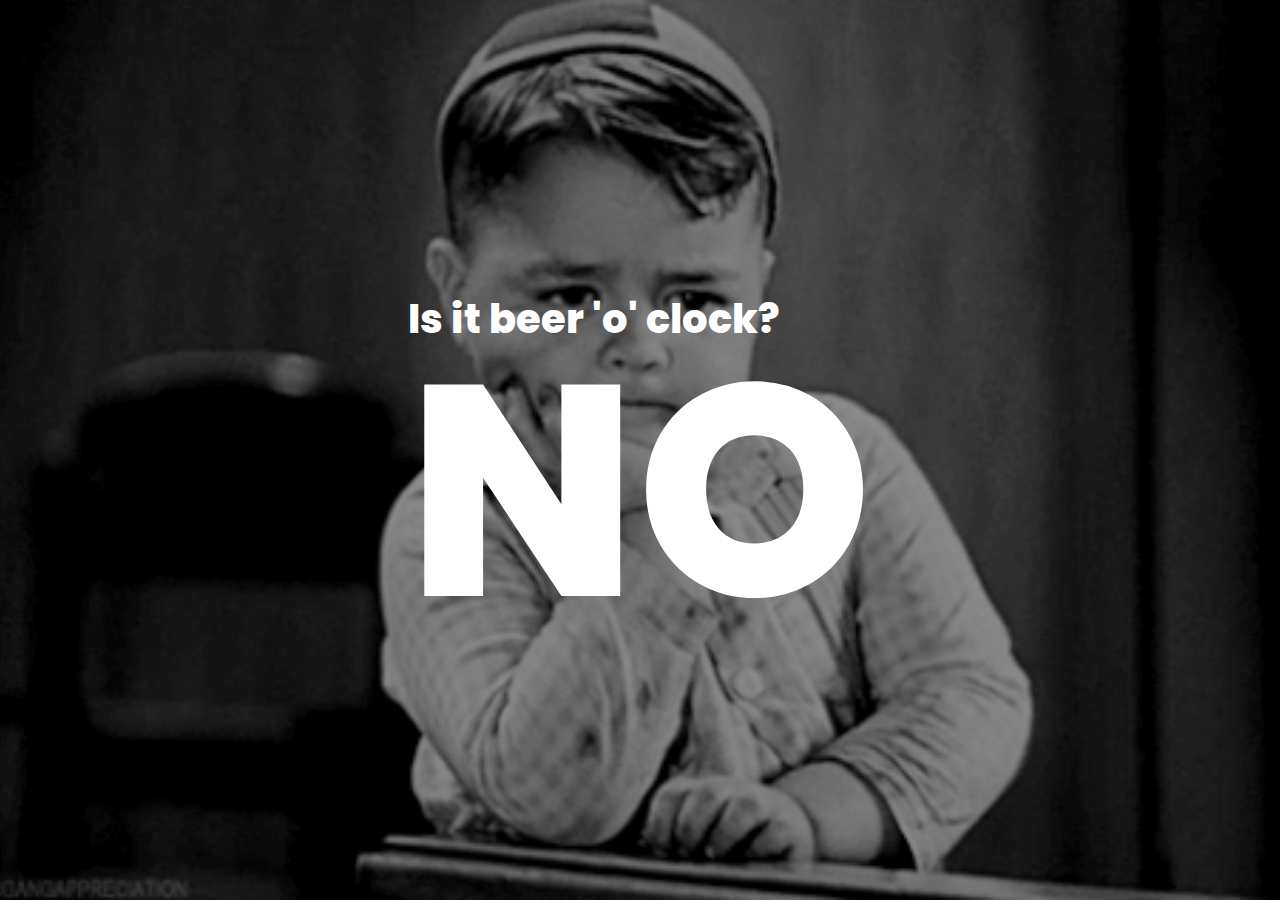
==== commit fe3d2cc8: "Automated commit at 2018-02-07 17:02:51 UTC by middleman-deploy 2.0.0-alpha" ====
--- a/index.html
+++ b/index.html
@@ -40,7 +40,7 @@
   <meta name="twitter:image:src"     content="images/social-b20bfedf.jpg" />
     <title>Let's livecode | Beer timer</title>
     <link href="stylesheets/application-61d6ffac.css" rel="stylesheet" />
-    <script src="javascripts/application-14272d83.js"></script>
+    <script src="javascripts/application-5635f5aa.js"></script>
     <link href="images/favicon-487d4b7d.png" rel="icon" type="image/png" />
   </head>
   <body style="background-image:url('images/waiting-9b285a17.gif');">
@@ -49,7 +49,7 @@
   <h1>
     Is it beer 'o' clock?
   </h1>
-  <h2 id="beer-time" data-beer="images/beer-30f7dff0.gif" data-programming="images/programming-abac4de2.gif">
+  <h2 id="beer-time">
     WAIT..
   </h2>
 </div>
